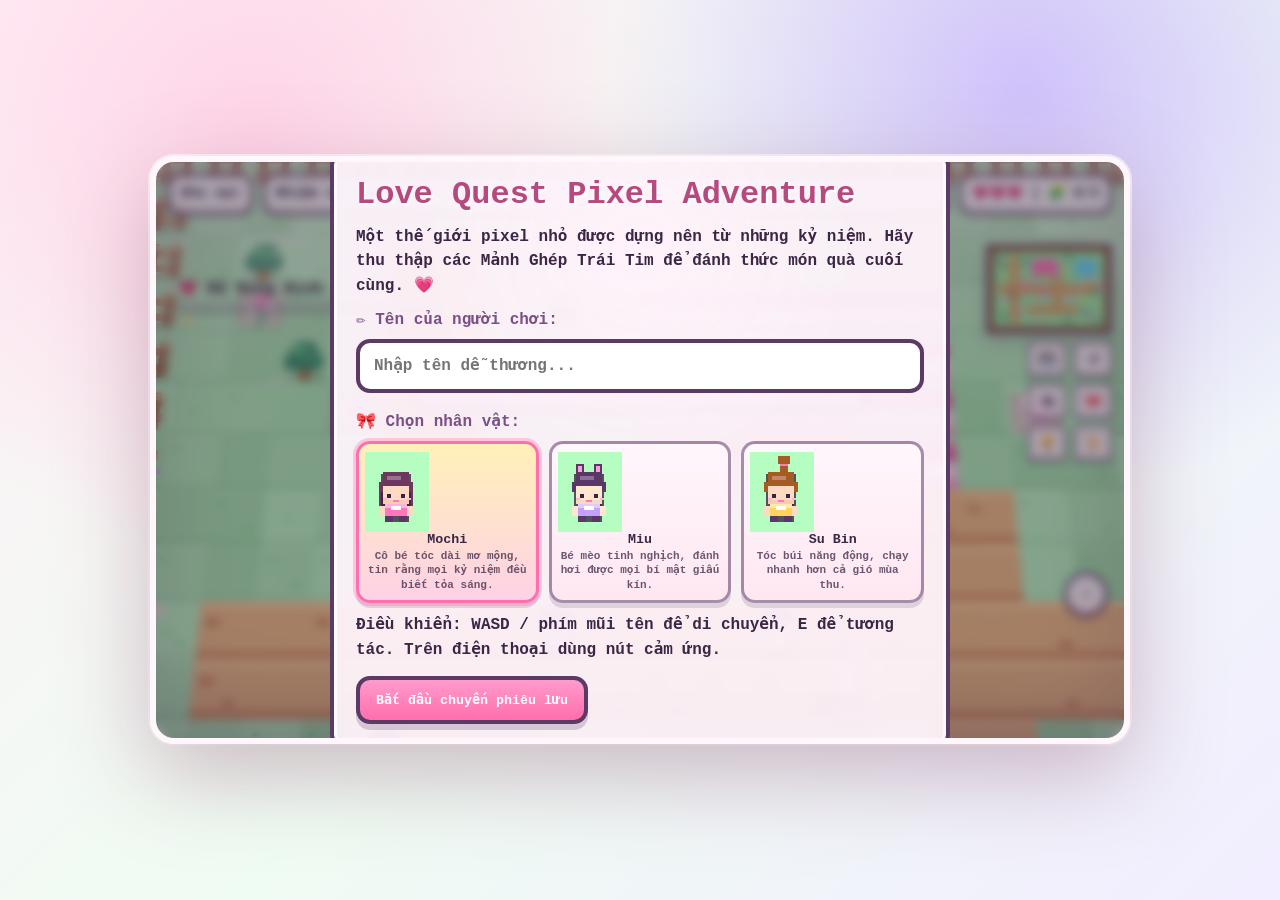
==== index.html @ a08d7f80 "Love Quest Pixel Adventure - phien ban 2.5D deluxe" ====
<!DOCTYPE html>
<html lang="vi">
<head>
  <meta charset="UTF-8" />
  <meta name="viewport" content="width=device-width, initial-scale=1.0, user-scalable=no" />
  <title>Love Quest Pixel Adventure - Deluxe Graphics</title>
  <style>
    :root {
      --primary: #ff7ab6;
      --primary-2: #ffd1e6;
      --accent: #bfa2ff;
      --warm: #ffd166;
      --mint: #b8f7c1;
      --ink: #3b2645;
      --panel: rgba(255, 246, 252, 0.94);
      --shadow: rgba(59, 38, 69, 0.28);
    }

    * {
      box-sizing: border-box;
      -webkit-tap-highlight-color: transparent;
    }

    html,
    body {
      margin: 0;
      min-height: 100%;
      overflow: hidden;
      background:
        radial-gradient(circle at 20% 15%, rgba(255, 209, 230, 0.9), transparent 34%),
        radial-gradient(circle at 80% 10%, rgba(191, 162, 255, 0.65), transparent 32%),
        linear-gradient(135deg, #fff0f7, #effcf3 52%, #f2edff);
      color: var(--ink);
      font-family: "Courier New", ui-monospace, SFMono-Regular, Menlo, Consolas, monospace;
    }

    #app {
      position: fixed;
      inset: 0;
      display: grid;
      place-items: center;
      padding: 10px;
    }

    #gameShell {
      position: relative;
      width: min(100vw - 18px, 980px);
      aspect-ratio: 5 / 3;
      max-height: calc(100vh - 18px);
      border: 6px solid #fff7fb;
      border-radius: 24px;
      box-shadow:
        0 30px 90px rgba(128, 61, 96, 0.34),
        0 0 0 2px rgba(255, 255, 255, 0.72),
        inset 0 0 0 3px rgba(255, 122, 182, 0.26);
      background:
        radial-gradient(circle at 30% 20%, rgba(255,255,255,0.82), transparent 28%),
        linear-gradient(135deg, #ffeaf4, #f3efff);
      overflow: hidden;
    }

    #gameShell::before {
      content: "";
      position: absolute;
      inset: 0;
      z-index: 2;
      pointer-events: none;
      opacity: 0.18;
      background:
        linear-gradient(rgba(255,255,255,0.18) 50%, rgba(255,122,182,0.10) 50%),
        radial-gradient(circle at 18% 20%, rgba(255,255,255,0.75), transparent 18%),
        radial-gradient(circle at 86% 10%, rgba(255,209,230,0.65), transparent 20%);
      background-size: 100% 4px, 100% 100%, 100% 100%;
      mix-blend-mode: soft-light;
    }

    #gameShell::after {
      content: "";
      position: absolute;
      inset: 0;
      z-index: 3;
      pointer-events: none;
      box-shadow: inset 0 0 80px rgba(59, 38, 69, 0.16);
      border-radius: 18px;
    }

    canvas {
      width: 100%;
      height: 100%;
      display: block;
      image-rendering: pixelated;
      image-rendering: crisp-edges;
      background: #b8f7c1;
      filter: saturate(1.08) contrast(1.04);
    }

    /* Góc nhìn 2.5D: nghiêng nhẹ mặt bàn chơi như sa bàn thu nhỏ. */
    #game {
      transform: perspective(900px) rotateX(13deg) scale(1.12, 1.2);
      transform-origin: 50% 68%;
      will-change: transform;
    }

    .pixel-panel {
      border: 4px solid #5b3a66;
      border-radius: 16px;
      background: var(--panel);
      box-shadow:
        0 8px 0 rgba(91, 58, 102, 0.2),
        inset 0 0 0 3px rgba(255, 255, 255, 0.8);
    }

    #hud {
      position: absolute;
      top: 12px;
      left: 12px;
      right: 12px;
      display: grid;
      grid-template-columns: auto 1fr auto;
      gap: 10px;
      pointer-events: none;
      z-index: 4;
      font-weight: 800;
      text-shadow: 1px 1px 0 #fff;
    }

    #hud .box {
      padding: 8px 10px;
      border: 3px solid rgba(91, 58, 102, 0.88);
      border-radius: 12px;
      background:
        linear-gradient(180deg, rgba(255,255,255,0.92), rgba(255, 247, 252, 0.84));
      box-shadow:
        0 5px 0 rgba(91, 58, 102, 0.13),
        inset 0 0 0 2px rgba(255,255,255,0.62);
      font-size: clamp(11px, 1.8vw, 14px);
      line-height: 1.25;
    }

    #quest {
      overflow: hidden;
      white-space: nowrap;
      text-overflow: ellipsis;
    }

    #hint {
      position: absolute;
      left: 50%;
      bottom: 108px;
      transform: translateX(-50%);
      padding: 8px 12px;
      border: 3px solid #5b3a66;
      border-radius: 12px;
      background: rgba(255, 255, 255, 0.9);
      font-weight: 800;
      z-index: 5;
      animation: bob 0.8s ease-in-out infinite alternate;
      pointer-events: none;
    }

    @keyframes bob {
      from { transform: translate(-50%, 0); }
      to { transform: translate(-50%, -5px); }
    }

    #dialog {
      position: absolute;
      left: 16px;
      right: 16px;
      bottom: 16px;
      min-height: 90px;
      padding: 14px 16px 12px;
      z-index: 8;
      display: grid;
      grid-template-columns: 1fr auto;
      gap: 10px;
      align-items: end;
    }

    #dialogText {
      font-size: clamp(14px, 2.1vw, 18px);
      line-height: 1.45;
      font-weight: 800;
    }

    #nextBtn {
      align-self: end;
      border: 0;
      border-radius: 12px;
      padding: 9px 12px;
      background: linear-gradient(180deg, #ff9bcc, #ff6ead);
      color: white;
      font-family: inherit;
      font-weight: 900;
      cursor: pointer;
      box-shadow: 0 5px 0 #b64a7f;
    }

    #nextBtn:active {
      transform: translateY(3px);
      box-shadow: 0 2px 0 #b64a7f;
    }

    #toast {
      position: absolute;
      top: 76px;
      left: 50%;
      transform: translateX(-50%);
      z-index: 10;
      padding: 10px 16px;
      background: linear-gradient(180deg, #fff7fb, #ffe1ef);
      border: 4px solid #5b3a66;
      border-radius: 16px;
      font-weight: 900;
      box-shadow: 0 8px 0 rgba(91, 58, 102, 0.18);
      animation: toastIn 1.9s ease forwards;
      pointer-events: none;
      white-space: nowrap;
    }

    @keyframes toastIn {
      0% { opacity: 0; transform: translate(-50%, -12px) scale(0.96); }
      12% { opacity: 1; transform: translate(-50%, 0) scale(1); }
      82% { opacity: 1; }
      100% { opacity: 0; transform: translate(-50%, -8px) scale(0.98); }
    }

    #topActions {
      position: absolute;
      right: 16px;
      bottom: 122px;
      display: flex;
      gap: 8px;
      z-index: 7;
    }

    .roundBtn {
      border: 3px solid #5b3a66;
      border-radius: 999px;
      min-width: 44px;
      height: 44px;
      padding: 0 12px;
      background: rgba(255, 247, 252, 0.9);
      color: var(--ink);
      font-family: inherit;
      font-weight: 900;
      cursor: pointer;
      box-shadow: 0 5px 0 rgba(91, 58, 102, 0.24);
    }

    .roundBtn:active {
      transform: translateY(3px);
      box-shadow: 0 2px 0 rgba(91, 58, 102, 0.24);
    }

    #mobileControls {
      position: absolute;
      left: 0;
      right: 0;
      bottom: 10px;
      z-index: 7;
      display: none;
      justify-content: space-between;
      align-items: end;
      padding: 0 16px;
      pointer-events: none;
    }

    .dpad {
      display: grid;
      grid-template-columns: 52px 52px 52px;
      grid-template-rows: 52px 52px 52px;
      gap: 5px;
      pointer-events: auto;
    }

    .dpad button,
    #interactTouch {
      border: 4px solid #5b3a66;
      border-radius: 16px;
      background: rgba(255, 247, 252, 0.92);
      color: var(--ink);
      font-family: inherit;
      font-weight: 900;
      font-size: 18px;
      box-shadow: 0 5px 0 rgba(91, 58, 102, 0.24);
      touch-action: none;
      user-select: none;
    }

    .dpad button:active,
    #interactTouch:active {
      transform: translateY(3px);
      box-shadow: 0 2px 0 rgba(91, 58, 102, 0.24);
    }

    .up { grid-column: 2; grid-row: 1; }
    .left { grid-column: 1; grid-row: 2; }
    .down { grid-column: 2; grid-row: 3; }
    .right { grid-column: 3; grid-row: 2; }

    #interactTouch {
      width: 104px;
      height: 62px;
      pointer-events: auto;
      background: linear-gradient(180deg, #fff7fb, #ffd1e6);
    }

    .overlay {
      position: absolute;
      inset: 0;
      z-index: 20;
      display: grid;
      place-items: center;
      padding: 18px;
      background:
        radial-gradient(circle at 50% 15%, rgba(255, 209, 230, 0.88), transparent 30%),
        rgba(42, 22, 50, 0.38);
      backdrop-filter: blur(5px);
    }

    .modal {
      width: min(620px, 100%);
      max-height: min(92vh, 680px);
      overflow: auto;
      padding: 22px;
    }

    .modal h1,
    .modal h2 {
      margin: 0 0 12px;
      color: #b64a7f;
      text-shadow: 2px 2px 0 #fff;
    }

    .modal p {
      margin: 10px 0;
      line-height: 1.55;
      font-weight: 800;
    }

    .modal input {
      width: 100%;
      margin: 10px 0;
      padding: 14px;
      border: 4px solid #5b3a66;
      border-radius: 14px;
      background: #fff;
      color: var(--ink);
      font-family: inherit;
      font-size: 16px;
      font-weight: 900;
      outline: none;
    }

    .modalActions {
      display: flex;
      flex-wrap: wrap;
      gap: 10px;
      margin-top: 14px;
    }

    .primaryBtn,
    .ghostBtn {
      border: 4px solid #5b3a66;
      border-radius: 14px;
      padding: 12px 16px;
      font-family: inherit;
      font-weight: 900;
      cursor: pointer;
      box-shadow: 0 6px 0 rgba(91, 58, 102, 0.22);
    }

    .primaryBtn {
      background: linear-gradient(180deg, #ff9bcc, #ff6ead);
      color: #fff;
    }

    .ghostBtn {
      background: #fff7fb;
      color: var(--ink);
    }

    .primaryBtn:active,
    .ghostBtn:active {
      transform: translateY(3px);
      box-shadow: 0 3px 0 rgba(91, 58, 102, 0.22);
    }

    .hidden {
      display: none !important;
    }

    @media (max-width: 760px) {
      #app {
        padding: 0;
      }

      #gameShell {
        width: 100vw;
        height: 100vh;
        max-height: none;
        aspect-ratio: auto;
        border: 0;
        border-radius: 0;
      }

      #hud {
        grid-template-columns: 1fr 1fr;
        right: 8px;
        left: 8px;
        top: 8px;
        gap: 6px;
      }

      #quest {
        grid-column: 1 / -1;
      }

      #mobileControls {
        display: flex;
      }

      #dialog {
        left: 8px;
        right: 8px;
        bottom: 86px;
        min-height: 104px;
      }

      #hint {
        bottom: 178px;
      }

      #topActions {
        right: 8px;
        bottom: 202px;
      }
    }


    /* ===== Expansion Pack UI ===== */
    #loveMeterBox {
      position: absolute;
      left: 12px;
      top: 108px;
      width: min(280px, calc(100vw - 24px));
      z-index: 7;
      padding: 8px 10px;
    }

    #loveMeterTrack {
      height: 12px;
      background: rgba(91,58,102,.16);
      border: 2px solid rgba(91,58,102,.28);
      box-shadow: inset 0 2px 0 rgba(255,255,255,.45);
      overflow: hidden;
    }

    #loveMeterFill {
      height: 100%;
      width: 0%;
      background: repeating-linear-gradient(90deg, var(--primary), var(--primary) 8px, #ffd166 8px, #ffd166 12px);
      transition: width .35s ease;
    }

    #miniMap {
      position: absolute;
      right: 12px;
      top: 82px;
      width: 126px;
      height: 90px;
      border: 3px solid rgba(91,58,102,.82);
      background: rgba(255,247,252,.88);
      image-rendering: pixelated;
      z-index: 7;
      box-shadow: 0 8px 18px rgba(59,38,69,.18);
    }

    #extraActions {
      position: absolute;
      right: 12px;
      top: 180px;
      display: grid;
      grid-template-columns: repeat(2, 38px);
      gap: 8px;
      z-index: 9;
    }

    .tinyBtn {
      width: 38px;
      height: 34px;
      border: 2px solid rgba(91,58,102,.8);
      background: rgba(255,247,252,.92);
      color: var(--ink);
      font-weight: 900;
      box-shadow: 0 4px 0 rgba(91,58,102,.2);
      cursor: pointer;
    }

    .tinyBtn:active { transform: translateY(2px); box-shadow: 0 2px 0 rgba(91,58,102,.2); }

    .panelGrid {
      display: grid;
      grid-template-columns: repeat(auto-fit, minmax(180px, 1fr));
      gap: 10px;
      margin-top: 14px;
      text-align: left;
    }

    .cardBtn {
      border: 3px solid rgba(91,58,102,.72);
      background: linear-gradient(180deg, #fff7fc, #ffe7f2);
      color: var(--ink);
      padding: 12px;
      text-align: left;
      font-weight: 800;
      cursor: pointer;
      box-shadow: 0 5px 0 rgba(91,58,102,.18);
    }

    .cardBtn small { display: block; margin-top: 6px; font-weight: 700; opacity: .78; line-height: 1.35; }
    .cardBtn.locked { filter: grayscale(.4); opacity: .7; cursor: not-allowed; }
    .cardBtn.done { background: linear-gradient(180deg, #fff1b8, #ffd1e6); }

    #teaGameArea {
      margin: 12px auto;
      width: min(420px, 92vw);
      padding: 12px;
      border: 3px solid rgba(91,58,102,.68);
      background: rgba(255,255,255,.54);
    }

    #teaMeter {
      position: relative;
      height: 26px;
      border: 3px solid rgba(91,58,102,.75);
      background: linear-gradient(90deg, #ffd1e6, #fff1b8, #b8f7c1, #fff1b8, #ffd1e6);
      overflow: hidden;
    }

    #teaPerfectZone {
      position: absolute;
      left: 42%;
      top: 0;
      width: 16%;
      height: 100%;
      background: rgba(255,255,255,.55);
      box-shadow: 0 0 14px rgba(255,209,102,.9);
    }

    #teaPointer {
      position: absolute;
      left: 0%;
      top: -4px;
      width: 8px;
      height: 34px;
      background: #3b2645;
      box-shadow: 0 0 0 2px #fff7fb;
    }

    #teaScoreText { min-height: 28px; font-weight: 900; color: #b64a7f; }

    #sideLog {
      max-height: 52vh;
      overflow: auto;
      text-align: left;
      background: rgba(255,255,255,.36);
      padding: 10px;
      border: 2px solid rgba(91,58,102,.2);
    }

    @media (max-width: 720px) {
      #miniMap { width: 92px; height: 68px; top: 88px; right: 8px; }
      #extraActions { right: 8px; top: 164px; grid-template-columns: repeat(2, 34px); gap: 6px; }
      .tinyBtn { width: 34px; height: 32px; font-size: 13px; }
      #loveMeterBox { top: 118px; left: 8px; width: calc(100vw - 116px); font-size: 12px; }
    }

    /* ===== Đặt tên & chọn nhân vật ===== */
    .nameLabel {
      display: block;
      text-align: left;
      font-weight: 900;
      margin-top: 8px;
      color: #7a4f8a;
    }

    #charGrid {
      display: grid;
      grid-template-columns: repeat(auto-fit, minmax(112px, 1fr));
      gap: 10px;
      margin: 10px 0 4px;
    }

    .charCard {
      border: 3px solid rgba(91, 58, 102, 0.55);
      border-radius: 14px;
      background: linear-gradient(180deg, #fff7fc, #ffe7f2);
      padding: 8px 6px;
      cursor: pointer;
      text-align: center;
      font-weight: 900;
      color: var(--ink);
      font-family: inherit;
      box-shadow: 0 5px 0 rgba(91, 58, 102, 0.16);
      transition: transform 0.12s ease;
    }

    .charCard:hover { transform: translateY(-2px); }

    .charCard.selected {
      border-color: #ff6ead;
      background: linear-gradient(180deg, #fff1b8, #ffd1e6);
      box-shadow: 0 0 0 3px rgba(255, 122, 182, 0.35), 0 5px 0 rgba(91, 58, 102, 0.16);
    }

    .charCard canvas {
      width: 64px;
      height: 80px;
      image-rendering: pixelated;
      image-rendering: crisp-edges;
    }

    .charCard small {
      display: block;
      font-weight: 700;
      opacity: 0.75;
      font-size: 11px;
      line-height: 1.3;
      margin-top: 2px;
    }

    #fadeLayer {
      position: absolute;
      inset: 0;
      z-index: 15;
      pointer-events: none;
      background: #2a1632;
      opacity: 0;
      transition: opacity 0.45s ease;
    }

    #chapterBanner {
      position: absolute;
      top: 38%;
      left: 50%;
      transform: translate(-50%, -50%) scale(0.94);
      z-index: 16;
      padding: 14px 26px;
      border: 4px solid #5b3a66;
      border-radius: 18px;
      background: linear-gradient(180deg, #fff7fb, #ffd1e6);
      font-weight: 900;
      font-size: clamp(15px, 2.6vw, 22px);
      color: #b64a7f;
      text-shadow: 1px 1px 0 #fff;
      opacity: 0;
      pointer-events: none;
      transition: opacity 0.4s ease, transform 0.4s ease;
      white-space: nowrap;
    }

    #chapterBanner.show {
      opacity: 1;
      transform: translate(-50%, -50%) scale(1);
    }

  </style>
</head>

<body>
  <div id="app">
    <div id="gameShell">
      <canvas id="game" width="640" height="384" aria-label="Love Quest Pixel Adventure"></canvas>
      <div id="fadeLayer"></div>
      <div id="chapterBanner"></div>

      <div id="hud">
        <div class="box" id="areaName">Khu vực</div>
        <div class="box" id="quest">Nhiệm vụ</div>
        <div class="box" id="stats">💗💗💗 | 🧩 0/3</div>
      </div>

      <div id="hint" class="hidden">Nhấn E để tương tác</div>

      <div id="topActions">
        <button class="roundBtn" id="musicBtn" title="Bật/tắt nhạc">♪</button>
      </div>

      <div id="dialog" class="pixel-panel hidden">
        <div id="dialogText"></div>
        <button id="nextBtn">Tiếp ▶</button>
      </div>

      <div id="mobileControls">
        <div class="dpad" aria-label="Điều khiển di chuyển">
          <button class="up" data-dir="up">▲</button>
          <button class="left" data-dir="left">◀</button>
          <button class="right" data-dir="right">▶</button>
          <button class="down" data-dir="down">▼</button>
        </div>
        <button id="interactTouch">Tương tác</button>
      </div>

      <div id="passwordOverlay" class="overlay hidden">
        <div class="modal pixel-panel">
          <h2>🔐 Cánh cửa bí mật</h2>
          <p id="passwordHint">Mật mã là điều anh muốn nói với chị bé mỗi ngày.</p>
          <input id="passwordInput" type="text" autocomplete="off" placeholder="Nhập mật mã..." />
          <p id="passwordError" style="color:#b64a7f; min-height: 24px;"></p>
          <div class="modalActions">
            <button class="primaryBtn" id="submitPassword">Mở cửa</button>
            <button class="ghostBtn" id="closePassword">Để lát nữa</button>
          </div>
        </div>
      </div>

      <div id="finalOverlay" class="overlay hidden">
        <div class="modal pixel-panel">
          <h1>🎁 Món quà cuối cùng</h1>
          <div id="finalLetter"></div>
          <div class="modalActions">
            <button class="ghostBtn" id="restartBtn">Chơi lại</button>
            <button class="primaryBtn" id="giftBtn">Nhận quà bí mật</button>
          </div>
        </div>
      </div>

      <div id="startOverlay" class="overlay">
        <div class="modal pixel-panel">
          <h1>Love Quest Pixel Adventure</h1>
          <p>Một thế giới pixel nhỏ được dựng nên từ những kỷ niệm. Hãy thu thập các Mảnh Ghép Trái Tim để đánh thức món quà cuối cùng. 💗</p>
          <label class="nameLabel" for="playerNameInput">✏️ Tên của người chơi:</label>
          <input id="playerNameInput" type="text" maxlength="16" autocomplete="off" placeholder="Nhập tên dễ thương..." />
          <label class="nameLabel">🎀 Chọn nhân vật:</label>
          <div id="charGrid"></div>
          <p><b>Điều khiển:</b> WASD / phím mũi tên để di chuyển, E để tương tác. Trên điện thoại dùng nút cảm ứng.</p>
          <div class="modalActions">
            <button class="primaryBtn" id="startBtn">Bắt đầu chuyến phiêu lưu</button>
          </div>
        </div>
      </div>
    </div>
  </div>

  <script>
    "use strict";

    /******************************************************************
     * LOVE QUEST PIXEL ADVENTURE
     * Chỉ cần sửa phần CONFIG này để cá nhân hóa game.
     ******************************************************************/
    const CONFIG = {
      gameTitle: "Love Quest Pixel Adventure",
      loverName: "chị bé",
      playerName: "Anh",

      // Danh sách nhân vật có thể chọn ở màn hình bắt đầu.
      characters: [
        { id: "mochi", name: "Mochi", desc: "Cô bé tóc dài mơ mộng, tin rằng mọi kỷ niệm đều biết tỏa sáng.", hair: "#6b3b5f", hairStyle: "long", skinTone: "#ffd7c2", outfit: "#ff7ab6" },
        { id: "miu", name: "Miu", desc: "Bé mèo tinh nghịch, đánh hơi được mọi bí mật giấu kín.", hair: "#5b3a66", hairStyle: "cat", skinTone: "#ffe3cf", outfit: "#bfa2ff" },
        { id: "subin", name: "Su Bin", desc: "Tóc búi năng động, chạy nhanh hơn cả gió mùa thu.", hair: "#a05c2c", hairStyle: "ponytail", skinTone: "#ffd7c2", outfit: "#ffd166" }
      ],

      // Tiêu đề chương hiện khi bước vào khu vực mới.
      chapters: {
        town: "Chương 1 · Thị Trấn Yêu Thương",
        garden: "Chương 2 · Khu Vườn Kỷ Niệm",
        challenge: "Chương 3 · Con Đường Thử Thách",
        house: "Chương 4 · Ngôi Nhà Bí Mật",
        stars: "Chương Cuối · Cánh Đồng Sao"
      },

      // Lời dẫn truyện khi lần đầu đặt chân tới mỗi khu vực. {name} sẽ được thay bằng tên người chơi.
      areaIntros: {
        town: [
          "Thị trấn nhỏ này được Người Gửi Quà dựng nên từ những mẩu kỷ niệm vụn.",
          "Nghe nói khi gom đủ ba Mảnh Ghép Trái Tim, món quà đang say ngủ sẽ thức dậy."
        ],
        garden: [
          "Khu vườn này mọc lên từ những lời chưa kịp nói.",
          "Mỗi bông hoa ở đây giữ một mẩu ký ức đang chờ {name} ghé đọc."
        ],
        challenge: [
          "Con đường này từng là nơi Người Gửi Quà tập can đảm.",
          "Bụi gai là những lần ngại ngùng, mây tím là những hôm buồn vu vơ.",
          "Vượt qua hết, {name} sẽ hiểu vì sao cậu ấy không bỏ cuộc."
        ],
        house: [
          "Ngôi nhà bí mật là nơi Người Gửi Quà cất điều khó nói nhất.",
          "Cánh cửa chỉ mở khi {name} đoán đúng lời cậu ấy thì thầm mỗi ngày."
        ],
        stars: [
          "Cánh Đồng Sao — nơi mọi kỷ niệm hóa thành ánh sáng.",
          "Ở cuối cánh đồng, món quà cuối cùng đang chờ {name}."
        ]
      },

      // Có thể đổi mật mã ở đây.
      passcode: "yeuchibe",

      // Link quà bí mật: đổi sang link Drive, mã voucher, ảnh bill trà sữa, playlist, thư, v.v.
      secretGiftLink: "https://example.com/coc-tra-sua-rieng-cho-chi-be",

      // Món quà cuối có thể đổi nhanh ở đây.
      finalGiftName: "Cốc trà sữa ngọt ngào",
      finalGiftButtonText: "Nhận cốc trà sữa 🧋",

      // Số trái tim nhỏ cần nhặt ở khu vực 1.
      heartsNeededTown: 3,

      // Màu chủ đạo dùng cho một số hiệu ứng UI và pixel.
      colors: {
        primary: "#ff7ab6",
        pink: "#ffd1e6",
        purple: "#bfa2ff",
        mint: "#b8f7c1",
        warm: "#ffd166"
      },

      npcLines: {
        townWelcome: [
          "Miu Thỏ 🐰: Chào mừng {name} đến với Thị Trấn Yêu Thương 💗",
          "Miu Thỏ 🐰: Tớ là thỏ trưởng thị trấn, người canh giữ Mảnh Ghép Trái Tim số 1.",
          "Miu Thỏ 🐰: Quanh đây có 3 trái tim nhỏ đang trốn. Nhặt đủ rồi quay lại gặp tớ nhé!"
        ],
        townNeedMore: [
          "Miu Thỏ 🐰: Vẫn còn trái tim nhỏ đang trốn đâu đó nè.",
          "Miu Thỏ 🐰: Thử ngó quanh hoa, gốc cây và hàng rào xem sao!"
        ],
        townComplete: [
          "Miu Thỏ 🐰: Tuyệt vời! {name} đã gom đủ 3 trái tim nhỏ!",
          "Miu Thỏ 🐰: Đây, Mảnh Ghép Trái Tim số 1 — nó ấm như một cái ôm vậy 🧩",
          "Miu Thỏ 🐰: Nghe nói mảnh số 2 đang ngủ quên ở Khu Vườn Kỷ Niệm phía đông đó..."
        ],
        gardenIntro: [
          "Bác Hướng Dương 🌻: Chào cháu, đây là Khu Vườn Kỷ Niệm.",
          "Bác Hướng Dương 🌻: Mỗi tấm thiệp lấp lánh trong vườn giữ một lời nhắn thật lòng của Người Gửi Quà.",
          "Bác Hướng Dương 🌻: Đọc đủ 4 lời nhắn, mảnh ghép số 2 sẽ tự tìm đến cháu."
        ],
        gateLocked: [
          "Cánh cổng khẽ lắc đầu: vẫn còn khóa nè.",
          "Hoàn thành nhiệm vụ hiện tại rồi quay lại nha!"
        ],
        challengeIntro: [
          "Tia Sáng ⚡: Phía trước là Con Đường Thử Thách đó nha!",
          "Tia Sáng ⚡: Bụi gai và mây buồn sẽ làm mất tim năng lượng. Có kẹo ngọt để hồi đó!",
          "Tia Sáng ⚡: Nghe đồn ai vượt đường mà không trầy xước sẽ được tặng một huy hiệu can đảm đó."
        ],
        houseHint: [
          "Mật mã là điều anh muốn nói với {name} mỗi ngày."
        ]
      },

      memoryMessages: [
        "Cảm ơn chị bé vì đã xuất hiện trong cuộc sống của anh.",
        "Mỗi ngày có chị bé đều trở nên đặc biệt hơn một chút.",
        "Anh mong chị bé luôn được vui vẻ và bình yên.",
        "Dù thế giới có ồn ào, anh vẫn muốn là nơi chị bé thấy nhẹ lòng."
      ],

      finalGiftCutsceneLines: [
        "Từ ánh sáng lấp lánh, một chàng trai pixel bước ra.",
        "Cậu ấy trao cho chị bé một cốc trà sữa thật xinh 🧋",
        "Rồi gửi chị bé một nụ hôn gió pixel nhẹ như trái tim bay 💗"
      ],

      finalLetter: [
        "Gửi chị bé,",
        "Anh tạo trò chơi nhỏ này để chị bé có một món quà thật riêng. Có thể nó không hoàn hảo, nhưng từng chi tiết trong game đều là điều anh muốn gửi đến chị bé: một chút vui vẻ, một chút bất ngờ, và thật nhiều sự quan tâm.",
        "Mong rằng khi chơi đến đây, chị bé sẽ mỉm cười một chút.",
        "Cảm ơn chị bé vì đã bước vào thế giới nhỏ này của anh.",
        "P/s: Món quà riêng dành cho chị bé là một cốc trà sữa thật ngọt nè 🧋",
        "Thương chị bé thật nhiều."
      ],

      openingStory: [
        "Ngày xửa ngày xưa, có một người lặng lẽ gom từng kỷ niệm nhỏ...",
        "Người ấy được gọi là Người Gửi Quà — vì món quà nào của cậu cũng giấu một nhịp tim.",
        "Cậu dựng nên cả một thế giới pixel: một thị trấn, một khu vườn, một con đường thử thách và một cánh đồng sao.",
        "Nhưng thế giới ấy chỉ thật sự sống dậy khi có một người đặc biệt bước vào...",
        "Và hôm nay, {name} chính là người được mời 💗"
      ],

      loveMeterMax: 100,
      secretHint: "Có một cây hoa hồng rất im lặng ở Thị trấn Yêu Thương. Đứng cạnh nó và nhấn E thử xem.",

      sideQuestLines: {
        bouquet: "Bó hoa thất lạc đã về đúng chỗ. Một mùi hương hồng pastel lan ra quanh thị trấn.",
        watering: "Những bông hoa kỷ niệm đã được tưới đủ. Cả khu vườn sáng hơn một chút.",
        cloud: "Bé mây buồn đã được dỗ dành và biến thành mây vui vẻ.",
        clues: "Ba chữ cái gợi ý đã ghép lại thành: YÊU.",
        stars: "Những sao nhỏ đã được gom đủ để thắp sáng cốc trà sữa cuối."
      },

      shopItems: [
        { id: "candyPack", name: "Túi kẹo ngọt", cost: 3, desc: "Hồi đầy tim năng lượng." },
        { id: "peaceCharm", name: "Bùa bình yên", cost: 5, desc: "Chặn một lần mất tim ở đường thử thách." },
        { id: "ribbonSkin", name: "Nơ hồng pixel", cost: 6, desc: "Mở skin Nơ Hồng trong tủ đồ." }
      ],

      skins: [
        { id: "classic", name: "Chibi hồng", primary: "#ff7ab6", hair: "#6b3b5f", unlocked: true },
        { id: "violet", name: "Áo tím sao", primary: "#bfa2ff", hair: "#5b3a66", unlocked: false },
        { id: "ribbon", name: "Nơ hồng trà sữa", primary: "#ff9fcb", hair: "#7a4f8a", unlocked: false },
        { id: "milktea", name: "Trà sữa ấm", primary: "#d29a65", hair: "#6b3b5f", unlocked: false }
      ]
    };

    const canvas = document.getElementById("game");
    const ctx = canvas.getContext("2d");
    ctx.imageSmoothingEnabled = false;

    const ui = {
      areaName: document.getElementById("areaName"),
      quest: document.getElementById("quest"),
      stats: document.getElementById("stats"),
      hint: document.getElementById("hint"),
      dialog: document.getElementById("dialog"),
      dialogText: document.getElementById("dialogText"),
      nextBtn: document.getElementById("nextBtn"),
      toast: null,
      musicBtn: document.getElementById("musicBtn"),
      startOverlay: document.getElementById("startOverlay"),
      startBtn: document.getElementById("startBtn"),
      passwordOverlay: document.getElementById("passwordOverlay"),
      passwordInput: document.getElementById("passwordInput"),
      passwordError: document.getElementById("passwordError"),
      submitPassword: document.getElementById("submitPassword"),
      closePassword: document.getElementById("closePassword"),
      finalOverlay: document.getElementById("finalOverlay"),
      finalLetter: document.getElementById("finalLetter"),
      restartBtn: document.getElementById("restartBtn"),
      giftBtn: document.getElementById("giftBtn"),
      interactTouch: document.getElementById("interactTouch")
    };

    document.documentElement.style.setProperty("--primary", CONFIG.colors.primary);
    document.documentElement.style.setProperty("--primary-2", CONFIG.colors.pink);
    document.documentElement.style.setProperty("--accent", CONFIG.colors.purple);
    document.documentElement.style.setProperty("--warm", CONFIG.colors.warm);
    document.documentElement.style.setProperty("--mint", CONFIG.colors.mint);
    ui.giftBtn.textContent = CONFIG.finalGiftButtonText || "Nhận quà bí mật";


    function installExpansionUI() {
      const shell = document.getElementById("gameShell");
      shell.insertAdjacentHTML("beforeend", `
        <div class="box" id="loveMeterBox">
          <div style="display:flex;justify-content:space-between;gap:8px;margin-bottom:4px;"><b>💗 Độ Rung Rinh</b><span id="loveMeterText">0%</span></div>
          <div id="loveMeterTrack"><div id="loveMeterFill"></div></div>
        </div>
        <canvas id="miniMap" width="126" height="90" aria-label="Mini map"></canvas>
        <div id="extraActions">
          <button class="tinyBtn" id="saveBtn" title="Lưu game">💾</button>
          <button class="tinyBtn" id="loadBtn" title="Tải game">↺</button>
          <button class="tinyBtn" id="shopBtn" title="Shop">🛍</button>
          <button class="tinyBtn" id="skinBtn" title="Skin">🎀</button>
          <button class="tinyBtn" id="achBtn" title="Thành tựu">🏆</button>
          <button class="tinyBtn" id="logBtn" title="Nhiệm vụ phụ">📜</button>
        </div>
        <div id="shopOverlay" class="overlay hidden"><div class="modal pixel-panel"><h2>🛍 Shop Dễ Thương</h2><p>Dùng sao nhỏ ⭐ để mua đồ. Sao kiếm bằng nhiệm vụ phụ, bí mật và minigame.</p><div id="shopItems" class="panelGrid"></div><div class="modalActions"><button class="ghostBtn" id="closeShop">Đóng</button></div></div></div>
        <div id="skinOverlay" class="overlay hidden"><div class="modal pixel-panel"><h2>🎀 Tủ Skin Pixel</h2><p>Đổi ngoại hình nhân vật chính. Skin chỉ đổi màu, không ảnh hưởng gameplay.</p><div id="skinItems" class="panelGrid"></div><div class="modalActions"><button class="ghostBtn" id="closeSkin">Đóng</button></div></div></div>
        <div id="achOverlay" class="overlay hidden"><div class="modal pixel-panel"><h2>🏆 Thành tựu</h2><div id="achItems" class="panelGrid"></div><div class="modalActions"><button class="ghostBtn" id="closeAch">Đóng</button></div></div></div>
        <div id="logOverlay" class="overlay hidden"><div class="modal pixel-panel"><h2>📜 Nhật ký nhiệm vụ phụ</h2><div id="sideLog"></div><div class="modalActions"><button class="ghostBtn" id="closeLog">Đóng</button></div></div></div>
        <div id="teaOverlay" class="overlay hidden"><div class="modal pixel-panel"><h2>🧋 Mini game pha trà sữa</h2><p>Canh kim vào vùng sáng rồi bấm <b>Lắc trà sữa!</b>. Đủ 3 lần đẹp là hoàn thành.</p><div id="teaGameArea"><div id="teaMeter"><div id="teaPerfectZone"></div><div id="teaPointer"></div></div></div><p id="teaScoreText">Lượt 1/3</p><div class="modalActions"><button class="primaryBtn" id="shakeTeaBtn">Lắc trà sữa!</button><button class="ghostBtn" id="closeTea">Để lát nữa</button></div></div></div>
      `);

      ui.loveMeterText = document.getElementById("loveMeterText");
      ui.loveMeterFill = document.getElementById("loveMeterFill");
      ui.miniMap = document.getElementById("miniMap");
      ui.saveBtn = document.getElementById("saveBtn");
      ui.loadBtn = document.getElementById("loadBtn");
      ui.shopBtn = document.getElementById("shopBtn");
      ui.skinBtn = document.getElementById("skinBtn");
      ui.achBtn = document.getElementById("achBtn");
      ui.logBtn = document.getElementById("logBtn");
      ui.shopOverlay = document.getElementById("shopOverlay");
      ui.shopItems = document.getElementById("shopItems");
      ui.skinOverlay = document.getElementById("skinOverlay");
      ui.skinItems = document.getElementById("skinItems");
      ui.achOverlay = document.getElementById("achOverlay");
      ui.achItems = document.getElementById("achItems");
      ui.logOverlay = document.getElementById("logOverlay");
      ui.sideLog = document.getElementById("sideLog");
      ui.teaOverlay = document.getElementById("teaOverlay");
      ui.teaPointer = document.getElementById("teaPointer");
      ui.teaScoreText = document.getElementById("teaScoreText");
      ui.shakeTeaBtn = document.getElementById("shakeTeaBtn");
      ui.closeTea = document.getElementById("closeTea");
      document.getElementById("closeShop").addEventListener("click", () => ui.shopOverlay.classList.add("hidden"));
      document.getElementById("closeSkin").addEventListener("click", () => ui.skinOverlay.classList.add("hidden"));
      document.getElementById("closeAch").addEventListener("click", () => ui.achOverlay.classList.add("hidden"));
      document.getElementById("closeLog").addEventListener("click", () => ui.logOverlay.classList.add("hidden"));
    }

    installExpansionUI();

    const TILE = 32;
    const VIEW_W = canvas.width;
    const VIEW_H = canvas.height;
    const SOLID_TILES = new Set(["T", "W", "X", "H", "R", "D"]);
    const keys = Object.create(null);
    const mobile = { up: false, down: false, left: false, right: false };

    const STORAGE_KEY = "loveQuestPixelAdventureSave_v4";
    const collectedIds = new Set();
    const achievements = [
      { id: "first_piece", name: "Mảnh Ghép Đầu Tiên", desc: "Nhận mảnh ghép trái tim số 1." },
      { id: "all_pieces", name: "Người Ghép Tim", desc: "Thu thập đủ 3 mảnh ghép chính." },
      { id: "tea_master", name: "Nghệ Nhân Trà Sữa", desc: "Hoàn thành mini game pha trà sữa." },
      { id: "side_helper", name: "Người Tốt Của Thị Trấn", desc: "Hoàn thành đủ nhiệm vụ phụ." },
      { id: "secret_found", name: "Thám Tử Tim Hồng", desc: "Tìm được bí mật ẩn." },
      { id: "no_hurt", name: "Chị Bé Can Đảm", desc: "Mở rương thử thách khi chưa va chướng ngại." },
      { id: "sweet_ending", name: "Ending Ngọt Nhất", desc: "Mở kết thúc với độ rung rinh cao." }
    ];

    const teaGame = { active: false, t: 0, round: 1, success: 0, speed: 1.15 };
    let worldTime = 0;

    let world = null;
    let currentArea = null;
    let nearestObject = null;
    let lastTime = 0;
    let gameStarted = false;

    const camera = { x: 0, y: 0 };
    const particles = [];
    let visualClock = 0;

    const player = {
      name: CONFIG.loverName,
      charId: CONFIG.characters[0].id,
      x: 0,
      y: 0,
      w: 20,
      h: 24,
      speed: 116,
      dir: "down",
      moving: false,
      step: 0,
      energy: 3,
      maxEnergy: 3,
      invincible: 0,
      pieces: 0,
      townHearts: 0,
      memoriesRead: 0,
      gotPiece1: false,
      gotPiece2: false,
      gotPiece3: false,
      finalGiftOpened: false,
      love: 0,
      stars: 0,
      shield: 0,
      flawlessChallenge: true,
      teaMade: false,
      teaPerfect: 0,
      currentSkin: "classic",
      unlockedSkins: ["classic"],
      boughtItems: [],
      achievements: [],
      sideQuests: { bouquet: false, watering: 0, cloud: false, clues: 0, stars: 0 },
      secretFound: false
    };

    const dialog = {
      active: false,
      lines: [],
      index: 0,
      char: 0,
      text: "",
      speed: 24,
      onDone: null
    };

    const finalCutscene = {
      active: false,
      x: 0,
      y: 0,
      startX: 0,
      startY: 0,
      targetX: 0,
      targetY: 0,
      t: 0,
      kissFxDone: false
    };

    const audio = {
      ctx: null,
      enabled: false,
      musicTimer: null,
      beat: 0
    };

    function makeMap(w, h, fill = "G") {
      return Array.from({ length: h }, () => Array.from({ length: w }, () => fill));
    }

    function rect(map, x, y, w, h, tile) {
      for (let yy = y; yy < y + h; yy++) {
        for (let xx = x; xx < x + w; xx++) {
          if (map[yy] && map[yy][xx] !== undefined) map[yy][xx] = tile;
        }
      }
    }

    function put(map, x, y, tile) {
      if (map[y] && map[y][x] !== undefined) map[y][x] = tile;
    }

    function toRows(map) {
      return map.map(row => row.join(""));
    }

    function obj(id, type, tx, ty, extra = {}) {
      const w = extra.w || 24;
      const h = extra.h || 24;
      return {
        id,
        type,
        x: tx * TILE + (TILE - w) / 2,
        y: ty * TILE + (TILE - h) / 2,
        w,
        h,
        active: extra.active !== false,
        solid: !!extra.solid,
        data: extra.data || {},
        state: extra.state || {},
        interact: extra.interact || null
      };
    }

    function createWorld() {
      const areas = {
        town: createTown(),
        garden: createGarden(),
        challenge: createChallenge(),
        house: createHouse(),
        stars: createStars()
      };
      return { areas };
    }

    function createTown() {
      const map = makeMap(28, 20, "G");

      rect(map, 0, 0, 28, 1, "X");
      rect(map, 0, 19, 28, 1, "X");
      rect(map, 0, 0, 1, 20, "X");
      rect(map, 27, 0, 1, 20, "X");

      rect(map, 2, 9, 24, 2, "P");
      rect(map, 5, 2, 2, 16, "P");
      rect(map, 15, 7, 2, 8, "P");
      rect(map, 9, 14, 12, 2, "P");

      rect(map, 10, 3, 6, 4, "H");
      put(map, 12, 6, "P");
      put(map, 13, 6, "P");

      rect(map, 20, 3, 5, 4, "W");

      const trees = [[2,2],[3,4],[8,3],[18,2],[24,10],[22,15],[3,16],[25,17],[18,17]];
      trees.forEach(([x,y]) => put(map, x, y, "T"));

      const flowers = [[8,8],[9,8],[11,11],[12,12],[18,11],[19,12],[21,9],[3,12],[7,15],[11,17],[23,7],[25,8]];
      flowers.forEach(([x,y]) => put(map, x, y, "F"));

      const objects = [];
      objects.push(obj("npc_town", "npc", 8, 9, {
        solid: true,
        data: { role: "townGuide", color: "#bfa2ff" },
        interact: () => talkTownNpc()
      }));

      objects.push(obj("heart_1", "heartItem", 4, 5));
      objects.push(obj("heart_2", "heartItem", 17, 5));
      objects.push(obj("heart_3", "heartItem", 22, 12));

      objects.push(obj("tea_stand", "teaStand", 13, 10, {
        w: 30, h: 28,
        interact: () => openTeaGame()
      }));
      objects.push(obj("town_bouquet", "bouquet", 23, 16, {
        interact: target => finishBouquetQuest(target)
      }));
      objects.push(obj("secret_rose", "secret", 2, 3, {
        w: 20, h: 24,
        interact: target => discoverSecret(target)
      }));
      objects.push(obj("shop_npc", "shopNpc", 12, 9, {
        solid: true,
        data: { color: "#ffd166" },
        interact: () => openShop()
      }));

      objects.push(obj("gate_town", "gate", 26, 9, {
        w: 28,
        h: 32,
        solid: true,
        data: { to: "garden", require: "gotPiece1" },
        interact: () => useGate("garden", "gotPiece1")
      }));

      return {
        id: "town",
        name: "Thị trấn Yêu Thương",
        map: toRows(map),
        start: { tx: 5, ty: 11 },
        objects,
        quest: () => {
          if (!player.gotPiece1) {
            return `Nhiệm vụ: tìm ${CONFIG.heartsNeededTown} trái tim nhỏ (${player.townHearts}/${CONFIG.heartsNeededTown}), rồi gặp NPC.`;
          }
          return "Nhiệm vụ: đi qua cổng phía đông để tới Khu Vườn Kỷ Niệm.";
        },
        theme: "day"
      };
    }

    function createGarden() {
      const map = makeMap(30, 20, "G");
      rect(map, 0, 0, 30, 1, "X");
      rect(map, 0, 19, 30, 1, "X");
      rect(map, 0, 0, 1, 20, "X");
      rect(map, 29, 0, 1, 20, "X");

      rect(map, 2, 9, 25, 2, "P");
      rect(map, 7, 4, 2, 12, "P");
      rect(map, 16, 4, 2, 12, "P");
      rect(map, 23, 6, 2, 10, "P");

      rect(map, 11, 3, 4, 3, "W");
      rect(map, 11, 6, 4, 1, "W");

      const flowerPatch = [
        [3,3],[4,4],[5,3],[10,10],[11,11],[12,12],[18,6],[19,5],[20,6],
        [21,12],[22,13],[24,14],[5,15],[6,16],[9,17],[14,15],[18,16],[26,5]
      ];
      flowerPatch.forEach(([x,y]) => put(map, x, y, "F"));

      [[3,16],[4,2],[26,3],[27,15],[2,6],[13,17],[20,17]].forEach(([x,y]) => put(map, x, y, "T"));

      const objects = [];
      objects.push(obj("npc_garden", "npc", 4, 9, {
        solid: true,
        data: { role: "gardenKeeper", color: "#ffb86b" },
        interact: () => openDialog(CONFIG.npcLines.gardenIntro)
      }));

      CONFIG.memoryMessages.forEach((message, index) => {
        const spots = [[7,5], [17,5], [8,15], [23,12]];
        objects.push(obj(`memory_${index}`, "memory", spots[index][0], spots[index][1], {
          data: { index, message },
          interact: target => readMemory(target)
        }));
      });

      [[5,14],[10,16],[14,12],[19,16],[25,5]].forEach(([x,y], i) => {
        objects.push(obj(`water_flower_${i}`, "waterFlower", x, y, {
          interact: target => waterFlower(target)
        }));
      });

      objects.push(obj("gate_garden", "gate", 28, 9, {
        w: 28,
        h: 32,
        solid: true,
        data: { to: "challenge", require: "gotPiece2" },
        interact: () => useGate("challenge", "gotPiece2")
      }));

      return {
        id: "garden",
        name: "Khu Vườn Kỷ Niệm",
        map: toRows(map),
        start: { tx: 2, ty: 9 },
        objects,
        quest: () => {
          if (!player.gotPiece2) {
            return `Nhiệm vụ: đọc 4 điểm kỷ niệm (${player.memoriesRead}/4).`;
          }
          return "Nhiệm vụ: đi qua cổng phía đông để tới Con Đường Thử Thách.";
        },
        theme: "garden"
      };
    }

    function createChallenge() {
      const map = makeMap(32, 18, "G");
      rect(map, 0, 0, 32, 1, "X");
      rect(map, 0, 17, 32, 1, "X");
      rect(map, 0, 0, 1, 18, "X");
      rect(map, 31, 0, 1, 18, "X");

      // Đường đi chính.
      rect(map, 2, 8, 7, 2, "P");
      rect(map, 8, 5, 2, 5, "P");
      rect(map, 9, 5, 8, 2, "P");
      rect(map, 16, 5, 2, 7, "P");
      rect(map, 17, 10, 8, 2, "P");
      rect(map, 24, 8, 2, 4, "P");
      rect(map, 25, 8, 5, 2, "P");

      // Tường đá và vật cản cứng.
      [[6,6],[6,7],[11,8],[12,8],[13,8],[14,8],[19,7],[20,7],[21,7],[27,11],[28,11],
       [4,12],[5,12],[10,12],[11,12],[18,13],[19,13],[20,13],[21,13],[23,4],[24,4]].forEach(([x,y]) => put(map, x, y, "R"));

      [[3,4],[5,3],[15,3],[29,4],[3,14],[13,15],[27,15]].forEach(([x,y]) => put(map, x, y, "T"));

      const objects = [];
      objects.push(obj("npc_challenge", "npc", 3, 8, {
        solid: true,
        data: { role: "challengeGuide", color: "#7bdff2" },
        interact: () => openDialog(CONFIG.npcLines.challengeIntro)
      }));

      [[9,8], [16,8], [22,10], [25,9]].forEach(([x,y], i) => {
        objects.push(obj(`thorn_${i}`, "danger", x, y, {
          data: { kind: "thorn" }
        }));
      });

      [[12,5], [18,10], [24,8]].forEach(([x,y], i) => {
        objects.push(obj(`cloud_${i}`, "danger", x, y, {
          data: { kind: "cloud" }
        }));
      });

      objects.push(obj("candy_1", "candy", 10, 5));
      objects.push(obj("candy_2", "candy", 21, 10));
      objects.push(obj("happy_cloud", "happyCloud", 14, 6, {
        interact: target => rescueCloud(target)
      }));

      objects.push(obj("piece_chest", "chest", 29, 8, {
        w: 28,
        h: 24,
        solid: false,
        interact: target => openPieceChest(target)
      }));

      objects.push(obj("gate_challenge", "gate", 30, 8, {
        w: 28,
        h: 32,
        solid: true,
        data: { to: "house", require: "gotPiece3" },
        interact: () => useGate("house", "gotPiece3")
      }));

      return {
        id: "challenge",
        name: "Con Đường Thử Thách",
        map: toRows(map),
        start: { tx: 2, ty: 8 },
        objects,
        quest: () => {
          if (!player.gotPiece3) return "Nhiệm vụ: tránh chướng ngại, tới rương cuối đường để lấy mảnh ghép số 3.";
          return "Nhiệm vụ: đi qua cổng để tới Ngôi Nhà Bí Mật.";
        },
        theme: "challenge"
      };
    }

    function createHouse() {
      const map = makeMap(22, 16, "G");
      rect(map, 0, 0, 22, 1, "X");
      rect(map, 0, 15, 22, 1, "X");
      rect(map, 0, 0, 1, 16, "X");
      rect(map, 21, 0, 1, 16, "X");

      rect(map, 2, 10, 18, 2, "P");
      rect(map, 10, 4, 2, 8, "P");
      rect(map, 7, 3, 8, 5, "H");
      put(map, 10, 7, "P");
      put(map, 11, 7, "P");

      [[3,3],[4,4],[17,3],[18,4],[5,13],[16,13]].forEach(([x,y]) => put(map, x, y, "T"));
      [[4,10],[5,11],[15,10],[16,11],[18,12]].forEach(([x,y]) => put(map, x, y, "F"));

      const objects = [];
      objects.push(obj("house_door", "door", 10, 7, {
        w: 32,
        h: 24,
        solid: false,
        interact: () => openPassword()
      }));

      objects.push(obj("npc_house", "npc", 5, 10, {
        solid: true,
        data: { role: "secretKeeper", color: "#ffc6ff" },
        interact: () => openDialog([CONFIG.npcLines.houseHint[0], player.sideQuests.clues >= 3 ? CONFIG.sideQuestLines.clues : "Trong nhà có 3 chữ cái nhỏ đang trốn. Tìm đủ sẽ có gợi ý ngọt hơn đó."])
      }));

      [[4,13],[17,12],[18,5]].forEach(([x,y], i) => {
        objects.push(obj(`clue_${i}`, "clue", x, y, {
          data: { letter: ["Y", "Ê", "U"][i] },
          interact: target => collectClue(target)
        }));
      });

      return {
        id: "house",
        name: "Ngôi Nhà Bí Mật",
        map: toRows(map),
        start: { tx: 3, ty: 10 },
        objects,
        quest: () => "Nhiệm vụ: nhập mật mã ở cửa Ngôi Nhà Bí Mật.",
        theme: "house"
      };
    }

    function createStars() {
      const map = makeMap(28, 18, "S");
      rect(map, 0, 0, 28, 1, "X");
      rect(map, 0, 17, 28, 1, "X");
      rect(map, 0, 0, 1, 18, "X");
      rect(map, 27, 0, 1, 18, "X");

      rect(map, 2, 9, 24, 2, "P");
      rect(map, 13, 4, 2, 10, "P");
      [[5,5],[6,6],[8,13],[20,5],[22,12],[24,6],[4,14],[15,15]].forEach(([x,y]) => put(map, x, y, "L"));
      [[10,6],[17,7],[19,13],[7,9],[23,9]].forEach(([x,y]) => put(map, x, y, "F"));

      const objects = [];
      objects.push(obj("final_milk_tea", "milkTea", 24, 9, {
        w: 30,
        h: 30,
        data: { giftName: CONFIG.finalGiftName },
        interact: target => startFinalGiftCutscene(target)
      }));

      [[6,5],[9,13],[14,7],[19,6],[22,14]].forEach(([x,y], i) => {
        objects.push(obj(`star_bit_${i}`, "starBit", x, y, {
          interact: target => collectStarBit(target)
        }));
      });

      return {
        id: "stars",
        name: "Cánh Đồng Sao",
        map: toRows(map),
        start: { tx: 3, ty: 9 },
        objects,
        quest: () => player.finalGiftOpened ? "Nhiệm vụ: mở lá thư và nhận cốc trà sữa bí mật." : "Nhiệm vụ: đi tới cốc trà sữa lớn và nhấn E để mở món quà cuối.",
        theme: "stars"
      };
    }

    // Thay {name} (và "chị bé" mặc định) bằng tên người chơi đã chọn.
    function fmt(text) {
      return String(text)
        .replaceAll("{name}", player.name)
        .replaceAll("chị bé", player.name)
        .replaceAll("Chị bé", player.name);
    }

    function getCharacter() {
      return CONFIG.characters.find(c => c.id === player.charId) || CONFIG.characters[0];
    }

    const visitedAreas = new Set();
    let chapterTimer = null;

    function showChapterBanner(text) {
      const el = document.getElementById("chapterBanner");
      el.textContent = text;
      el.classList.add("show");
      if (chapterTimer) clearTimeout(chapterTimer);
      chapterTimer = setTimeout(() => el.classList.remove("show"), 2600);
    }

    const butterflies = [];

    function makeButterfly(firefly) {
      const mapW = currentArea.map[0].length * TILE;
      const mapH = currentArea.map.length * TILE;
      return {
        x: Math.random() * mapW,
        y: Math.random() * mapH,
        t: Math.random() * 10,
        speed: 14 + Math.random() * 18,
        firefly,
        color: firefly ? "#fff3a3" : (Math.random() > 0.5 ? "#ff9fcb" : "#bfa2ff")
      };
    }

    function spawnButterflies() {
      butterflies.length = 0;
      if (["town", "garden", "house"].includes(currentArea.id)) {
        for (let i = 0; i < 7; i++) butterflies.push(makeButterfly(false));
      } else if (currentArea.id === "stars") {
        for (let i = 0; i < 10; i++) butterflies.push(makeButterfly(true));
      }
    }

    function updateButterflies(dt) {
      for (const b of butterflies) {
        b.t += dt;
        b.x += Math.cos(b.t * 0.9) * b.speed * dt;
        b.y += Math.sin(b.t * 1.4) * b.speed * 0.7 * dt;
      }
    }

    function drawButterflies() {
      for (const b of butterflies) {
        const x = Math.floor(b.x - camera.x);
        const y = Math.floor(b.y - camera.y + Math.sin(b.t * 6) * 2);
        if (x < -10 || y < -10 || x > VIEW_W + 10 || y > VIEW_H + 10) continue;
        if (b.firefly) {
          ctx.save();
          ctx.globalAlpha = 0.5 + Math.sin(b.t * 5) * 0.4;
          ctx.fillStyle = b.color;
          ctx.fillRect(x, y, 3, 3);
          ctx.globalAlpha = 0.18;
          ctx.fillRect(x - 2, y - 2, 7, 7);
          ctx.restore();
        } else {
          const flap = Math.sin(b.t * 14) > 0;
          ctx.fillStyle = b.color;
          if (flap) {
            ctx.fillRect(x - 3, y, 3, 3);
            ctx.fillRect(x + 2, y, 3, 3);
          } else {
            ctx.fillRect(x - 2, y - 1, 2, 4);
            ctx.fillRect(x + 2, y - 1, 2, 4);
          }
          ctx.fillStyle = "#3b2645";
          ctx.fillRect(x, y, 2, 4);
        }
      }
    }

    function resetGame() {
      world = createWorld();
      Object.assign(player, {
        x: 0,
        y: 0,
        energy: 3,
        invincible: 0,
        pieces: 0,
        townHearts: 0,
        memoriesRead: 0,
        gotPiece1: false,
        gotPiece2: false,
        gotPiece3: false,
        finalGiftOpened: false,
        love: 0,
        stars: 0,
        shield: 0,
        flawlessChallenge: true,
        teaMade: false,
        teaPerfect: 0,
        currentSkin: "classic",
        unlockedSkins: ["classic"],
        boughtItems: [],
        achievements: [],
        sideQuests: { bouquet: false, watering: 0, cloud: false, clues: 0, stars: 0 },
        secretFound: false,
        dir: "down",
        moving: false,
        step: 0
      });
      particles.length = 0;
      collectedIds.clear();
      visitedAreas.clear();
      butterflies.length = 0;
      worldTime = 0;
      finalCutscene.active = false;
      finalCutscene.kissFxDone = false;
      setArea("town");
    }

    function setArea(id) {
      const fade = document.getElementById("fadeLayer");
      const apply = () => {
        currentArea = world.areas[id];
        const start = currentArea.start;
        player.x = start.tx * TILE + 6;
        player.y = start.ty * TILE + 4;
        camera.x = 0;
        camera.y = 0;
        spawnAreaSparkles();
        spawnButterflies();
        refreshMusic();
        showToast(`Đã tới: ${currentArea.name}`);
        sfx("warp");
        if (!visitedAreas.has(id)) {
          visitedAreas.add(id);
          showChapterBanner(CONFIG.chapters[id] || currentArea.name);
          if (gameStarted && CONFIG.areaIntros[id]) openDialog(CONFIG.areaIntros[id]);
        }
        fade.style.opacity = "0";
      };
      if (!gameStarted) { apply(); return; }
      fade.style.opacity = "1";
      setTimeout(apply, 460);
    }

    function talkTownNpc() {
      if (player.townHearts < CONFIG.heartsNeededTown) {
        openDialog(player.townHearts === 0 ? CONFIG.npcLines.townWelcome : CONFIG.npcLines.townNeedMore);
        return;
      }

      if (!player.gotPiece1) {
        addPiece(1);
        player.gotPiece1 = true;
        addLove(10, "mảnh ghép đầu tiên");
        unlockAchievement("first_piece");
        openDialog(CONFIG.npcLines.townComplete);
        completeQuest();
        return;
      }

      openDialog(["Cổng phía đông đã mở rồi đó. Đi tiếp thôi nào!"]);
    }

    function readMemory(target) {
      if (target.state.read) {
        openDialog(["Kỷ niệm này đã được đọc rồi. Nó vẫn đang lấp lánh ở đây nè ✨"]);
        return;
      }

      target.state.read = true;
      markCollected(target.id);
      player.memoriesRead += 1;
      burst(target.x + target.w / 2, target.y + target.h / 2, "#ffd166", 16, "spark");

      const lines = [target.data.message];
      if (player.memoriesRead >= CONFIG.memoryMessages.length && !player.gotPiece2) {
        player.gotPiece2 = true;
        addPiece(2);
        addLove(10, "đọc đủ kỷ niệm");
        lines.push("{name} đã đọc đủ 4 lời nhắn.");
        lines.push("Nhận Mảnh Ghép Trái Tim số 2! 🧩");
        lines.push("Mảnh ghép khẽ rung lên — hình như nó vừa nghe được nhịp tim của khu vườn...");
        lines.push("Con Đường Thử Thách ở phía đông đang chờ {name} đó!");
        completeQuest();
      }
      openDialog(lines);
      sfx("memory");
    }

    function openPieceChest(target) {
      if (player.gotPiece3) {
        openDialog(["Chiếc rương đã mở rồi. Bên trong vẫn còn thơm mùi kẹo ngọt!"]);
        return;
      }

      target.state.open = true;
      markCollected(target.id);
      player.gotPiece3 = true;
      addPiece(3);
      addLove(10, "vượt đường thử thách");
      if (player.flawlessChallenge) unlockAchievement("no_hurt");
      completeQuest();
      burst(target.x + target.w / 2, target.y + target.h / 2, "#ff7ab6", 30, "heart");
      openDialog([
        "Rương mở ra với một luồng sáng hồng pastel!",
        "{name} nhận Mảnh Ghép Trái Tim số 3! 🧩",
        "Ba mảnh ghép khẽ chạm vào nhau, ngân lên một giai điệu rất nhỏ...",
        "Ở phía xa, Ngôi Nhà Bí Mật vừa thắp đèn — như đang chờ {name} đến gõ cửa."
      ]);
      sfx("chest");
    }

    function useGate(targetArea, requiredFlag) {
      if (!player[requiredFlag]) {
        openDialog(CONFIG.npcLines.gateLocked);
        sfx("locked");
        return;
      }
      setArea(targetArea);
    }

    function addPiece(number) {
      player.pieces = Math.max(player.pieces, number);
      burst(player.x + player.w / 2, player.y + player.h / 2 - 10, CONFIG.colors.primary, 34, "heart");
      showToast(`Nhận Mảnh Ghép Trái Tim số ${number}!`);
      if (number >= 3) unlockAchievement("all_pieces");
      sfx("piece");
    }

    function completeQuest() {
      showToast("Hoàn thành nhiệm vụ! ✨");
      sfx("complete");
    }


    function addLove(amount, reason = "") {
      const before = player.love;
      player.love = clamp(player.love + amount, 0, CONFIG.loveMeterMax);
      if (player.love > before && reason) showToast(`+${amount}% rung rinh: ${reason}`);
      updateExpansionHud();
      if (player.love >= 80) unlockAchievement("sweet_ending");
    }

    function addStars(amount) {
      player.stars += amount;
      showToast(`Nhận ${amount} sao nhỏ ⭐ | Tổng: ${player.stars}`);
    }

    function markCollected(id) {
      collectedIds.add(id);
    }

    function unlockAchievement(id) {
      if (player.achievements.includes(id)) return;
      player.achievements.push(id);
      const ach = achievements.find(a => a.id === id);
      if (ach) showToast(`🏆 ${ach.name}`);
      sfx("complete");
    }

    function countSideQuestDone() {
      let done = 0;
      if (player.sideQuests.bouquet) done++;
      if (player.sideQuests.watering >= 5) done++;
      if (player.sideQuests.cloud) done++;
      if (player.sideQuests.clues >= 3) done++;
      if (player.sideQuests.stars >= 5) done++;
      return done;
    }

    function checkSideQuestAchievement() {
      if (countSideQuestDone() >= 5) unlockAchievement("side_helper");
    }

    function finishBouquetQuest(target) {
      if (player.sideQuests.bouquet) {
        openDialog(["Bó hoa này đã được cắm trước hiên nhà rồi. Thị trấn thơm hơn hẳn đó 🌸"]);
        return;
      }
      target.active = false;
      markCollected(target.id);
      player.sideQuests.bouquet = true;
      addLove(7, "bó hoa thất lạc");
      addStars(2);
      completeQuest();
      checkSideQuestAchievement();
      openDialog([CONFIG.sideQuestLines.bouquet, "Nhận 2 sao nhỏ ⭐"]);
    }

    function waterFlower(target) {
      if (target.state.watered) {
        openDialog(["Bông hoa này đã được tưới rồi. Cánh hoa đang cười xinh xinh đó."]);
        return;
      }
      target.state.watered = true;
      markCollected(target.id);
      player.sideQuests.watering += 1;
      burst(target.x + 12, target.y + 12, "#70d7ee", 12, "spark");
      addLove(2, "tưới hoa kỷ niệm");
      if (player.sideQuests.watering >= 5) {
        addStars(3);
        completeQuest();
        checkSideQuestAchievement();
        openDialog([CONFIG.sideQuestLines.watering, "Nhận 3 sao nhỏ ⭐"]);
      } else {
        openDialog([`Đã tưới ${player.sideQuests.watering}/5 bông hoa kỷ niệm.`]);
      }
      sfx("memory");
    }

    function rescueCloud(target) {
      if (player.sideQuests.cloud) {
        openDialog(["Bé mây vui vẻ đang bay lơ lửng và cổ vũ chị bé vượt thử thách ☁️"]);
        return;
      }
      target.state.happy = true;
      player.sideQuests.cloud = true;
      markCollected(target.id);
      addLove(8, "dỗ dành bé mây buồn");
      addStars(3);
      completeQuest();
      checkSideQuestAchievement();
      openDialog([CONFIG.sideQuestLines.cloud, "Nhận 3 sao nhỏ ⭐"]);
    }

    function collectClue(target) {
      if (target.state.read) {
        openDialog([`Chữ cái này là: ${target.data.letter}`]);
        return;
      }
      target.state.read = true;
      markCollected(target.id);
      player.sideQuests.clues += 1;
      addLove(2, "tìm chữ cái gợi ý");
      burst(target.x + 10, target.y + 10, CONFIG.colors.warm, 15, "spark");
      if (player.sideQuests.clues >= 3) {
        addStars(2);
        completeQuest();
        checkSideQuestAchievement();
        openDialog([CONFIG.sideQuestLines.clues, "Gợi ý phụ: mật mã bắt đầu bằng điều ngọt nhất anh nói mỗi ngày.", "Nhận 2 sao nhỏ ⭐"]);
      } else {
        openDialog([`Tìm thấy chữ ${target.data.letter}. Đã có ${player.sideQuests.clues}/3 chữ cái.`]);
      }
      sfx("pickup");
    }

    function collectStarBit(target) {
      if (target.state.taken) return;
      target.state.taken = true;
      target.active = false;
      markCollected(target.id);
      player.sideQuests.stars += 1;
      addLove(2, "gom sao nhỏ");
      burst(target.x + 12, target.y + 12, CONFIG.colors.warm, 18, "spark");
      if (player.sideQuests.stars >= 5) {
        addStars(4);
        completeQuest();
        checkSideQuestAchievement();
        openDialog([CONFIG.sideQuestLines.stars, "Nhận 4 sao nhỏ ⭐"]);
      } else {
        openDialog([`Đã gom ${player.sideQuests.stars}/5 sao nhỏ ở Cánh Đồng Sao.`]);
      }
      sfx("pickup");
    }

    function discoverSecret(target) {
      if (player.secretFound) {
        openDialog(["Cây hoa hồng bí mật vẫn thì thầm: chị bé là khách VIP của thị trấn này 💗"]);
        return;
      }
      player.secretFound = true;
      target.state.found = true;
      addLove(10, "bí mật hoa hồng");
      addStars(5);
      unlockAchievement("secret_found");
      burst(target.x + 10, target.y + 8, CONFIG.colors.primary, 34, "heart");
      openDialog(["Chị bé tìm thấy hoa hồng bí mật!", "Nó để lại một lời nhắn nhỏ: Có những điều anh giấu kỹ, nhưng thương chị bé thì không giấu được 😽", "Nhận 5 sao nhỏ ⭐"]);
    }

    function openTeaGame() {
      if (player.teaMade) {
        openDialog(["Ly trà sữa hoàn hảo đã được chuẩn bị rồi. Cuối game nhớ nhận nha 🧋"]);
        return;
      }
      teaGame.active = true;
      teaGame.t = 0;
      teaGame.round = 1;
      teaGame.success = 0;
      teaGame.speed = 1.1;
      ui.teaScoreText.textContent = "Lượt 1/3";
      ui.teaPointer.style.left = "0%";
      ui.teaOverlay.classList.remove("hidden");
    }

    function updateTeaGame(dt) {
      if (!teaGame.active) return;
      teaGame.t += dt * teaGame.speed;
      const pos = (Math.sin(teaGame.t * Math.PI * 2) + 1) / 2;
      ui.teaPointer.style.left = `${pos * 98}%`;
    }

    function shakeTea() {
      if (!teaGame.active) return;
      const pos = (Math.sin(teaGame.t * Math.PI * 2) + 1) / 2;
      const perfect = pos >= 0.42 && pos <= 0.58;
      if (perfect) {
        teaGame.success += 1;
        player.teaPerfect += 1;
        ui.teaScoreText.textContent = `Chuẩn vị! ${teaGame.success}/3 lần đẹp ✨`;
        sfx("pickup");
      } else {
        ui.teaScoreText.textContent = "Lệch nhịp một chút, thử lại nè 😽";
        sfx("locked");
      }
      teaGame.round += 1;
      teaGame.speed += 0.16;
      if (teaGame.success >= 3 || teaGame.round > 6) {
        const success = teaGame.success >= 3;
        teaGame.active = false;
        ui.teaOverlay.classList.add("hidden");
        if (success) {
          player.teaMade = true;
          if (!player.unlockedSkins.includes("milktea")) player.unlockedSkins.push("milktea");
          addLove(12, "pha trà sữa hoàn hảo");
          addStars(4);
          unlockAchievement("tea_master");
          openDialog(["Trà sữa đã được pha xong: thơm, ngọt, và rất chị bé 🧋", "Mở khóa skin Trà sữa ấm và nhận 4 sao nhỏ ⭐"]);
        } else {
          openDialog(["Ly trà sữa hơi lắc lệch nhịp, nhưng vẫn có vị cố gắng. Chị bé thử lại lúc nào cũng được nè."]);
        }
      } else {
        ui.teaScoreText.textContent += ` | Lượt ${teaGame.round}/6`;
      }
    }

    function openShop() {
      renderShop();
      ui.shopOverlay.classList.remove("hidden");
    }

    function renderShop() {
      ui.shopItems.innerHTML = "";
      CONFIG.shopItems.forEach(item => {
        const owned = player.boughtItems.includes(item.id);
        const btn = document.createElement("button");
        btn.className = `cardBtn ${owned ? "done" : ""}`;
        btn.innerHTML = `<b>${item.name}</b><small>${item.desc}</small><small>Giá: ${item.cost} ⭐ ${owned ? "| Đã mua" : ""}</small>`;
        btn.disabled = owned;
        btn.addEventListener("click", () => buyShopItem(item.id));
        ui.shopItems.appendChild(btn);
      });
    }

    function buyShopItem(id) {
      const item = CONFIG.shopItems.find(x => x.id === id);
      if (!item || player.boughtItems.includes(id)) return;
      if (player.stars < item.cost) {
        showToast("Chưa đủ sao nhỏ để mua món này ⭐");
        sfx("locked");
        return;
      }
      player.stars -= item.cost;
      player.boughtItems.push(id);
      if (id === "candyPack") player.energy = player.maxEnergy;
      if (id === "peaceCharm") player.shield += 1;
      if (id === "ribbonSkin" && !player.unlockedSkins.includes("ribbon")) player.unlockedSkins.push("ribbon");
      addLove(3, "mua đồ dễ thương");
      sfx("complete");
      renderShop();
      updateHud();
    }

    function openSkinMenu() {
      renderSkins();
      ui.skinOverlay.classList.remove("hidden");
    }

    function renderSkins() {
      ui.skinItems.innerHTML = "";
      CONFIG.skins.forEach(skin => {
        const unlocked = player.unlockedSkins.includes(skin.id) || skin.unlocked;
        const btn = document.createElement("button");
        btn.className = `cardBtn ${player.currentSkin === skin.id ? "done" : ""} ${unlocked ? "" : "locked"}`;
        btn.innerHTML = `<b>${skin.name}</b><small>${unlocked ? "Đã mở khóa" : "Chưa mở khóa"}</small>`;
        btn.addEventListener("click", () => {
          if (!unlocked) { showToast("Skin này chưa mở khóa nè."); return; }
          player.currentSkin = skin.id;
          addLove(1, "đổi skin xinh");
          renderSkins();
        });
        ui.skinItems.appendChild(btn);
      });
    }

    function openAchievements() {
      ui.achItems.innerHTML = "";
      achievements.forEach(ach => {
        const done = player.achievements.includes(ach.id);
        const div = document.createElement("div");
        div.className = `cardBtn ${done ? "done" : "locked"}`;
        div.innerHTML = `<b>${done ? "🏆" : "🔒"} ${ach.name}</b><small>${ach.desc}</small>`;
        ui.achItems.appendChild(div);
      });
      ui.achOverlay.classList.remove("hidden");
    }

    function openSideLog() {
      const lines = [
        `🌸 Bó hoa thất lạc: ${player.sideQuests.bouquet ? "xong" : "chưa"}`,
        `💧 Tưới hoa kỷ niệm: ${Math.min(player.sideQuests.watering, 5)}/5`,
        `☁️ Dỗ bé mây buồn: ${player.sideQuests.cloud ? "xong" : "chưa"}`,
        `🔤 Chữ cái gợi ý: ${Math.min(player.sideQuests.clues, 3)}/3`,
        `⭐ Sao Cánh Đồng Sao: ${Math.min(player.sideQuests.stars, 5)}/5`,
        `🌹 Bí mật ẩn: ${player.secretFound ? "đã tìm thấy" : CONFIG.secretHint}`
      ];
      ui.sideLog.innerHTML = lines.map(x => `<p>${x}</p>`).join("");
      ui.logOverlay.classList.remove("hidden");
    }

    function updateExpansionHud() {
      const pct = Math.round((player.love / CONFIG.loveMeterMax) * 100);
      if (ui.loveMeterText) ui.loveMeterText.textContent = `${pct}%`;
      if (ui.loveMeterFill) ui.loveMeterFill.style.width = `${pct}%`;
    }

    function getSkin() {
      return CONFIG.skins.find(s => s.id === player.currentSkin) || CONFIG.skins[0];
    }

    function saveGame() {
      const data = {
        player: {
          name: player.name, charId: player.charId,
          x: player.x, y: player.y, area: currentArea.id,
          energy: player.energy, pieces: player.pieces, townHearts: player.townHearts,
          memoriesRead: player.memoriesRead, gotPiece1: player.gotPiece1, gotPiece2: player.gotPiece2, gotPiece3: player.gotPiece3,
          finalGiftOpened: player.finalGiftOpened, love: player.love, stars: player.stars, shield: player.shield,
          flawlessChallenge: player.flawlessChallenge, teaMade: player.teaMade, teaPerfect: player.teaPerfect,
          currentSkin: player.currentSkin, unlockedSkins: player.unlockedSkins, boughtItems: player.boughtItems,
          achievements: player.achievements, sideQuests: player.sideQuests, secretFound: player.secretFound
        },
        collected: Array.from(collectedIds)
      };
      localStorage.setItem(STORAGE_KEY, JSON.stringify(data));
      showToast("Đã lưu game vào trình duyệt 💾");
    }

    function loadGame() {
      const raw = localStorage.getItem(STORAGE_KEY);
      if (!raw) { showToast("Chưa có bản lưu nào."); return; }
      try {
        const data = JSON.parse(raw);
        world = createWorld();
        collectedIds.clear();
        (data.collected || []).forEach(id => collectedIds.add(id));
        Object.assign(player, data.player || {});
        setArea((data.player && data.player.area) || "town");
        player.x = data.player.x || player.x;
        player.y = data.player.y || player.y;
        applyCollectedState();
        updateExpansionHud();
        showToast("Đã tải game đã lưu ↺");
      } catch (err) {
        showToast("Không tải được bản lưu này.");
      }
    }

    function applyCollectedState() {
      if (!world) return;
      Object.values(world.areas).forEach(area => {
        area.objects.forEach(item => {
          if (collectedIds.has(item.id)) {
            if (["heartItem", "candy", "bouquet", "starBit"].includes(item.type)) item.active = false;
            if (["memory", "waterFlower", "clue", "happyCloud", "secret", "chest"].includes(item.type)) {
              item.state.read = true;
              item.state.watered = true;
              item.state.taken = true;
              item.state.happy = true;
              item.state.found = true;
              if (item.type === "chest") item.state.open = true;
            }
          }
        });
      });
    }

    function openPassword() {
      ui.passwordError.textContent = "";
      document.getElementById("passwordHint").textContent = fmt(CONFIG.npcLines.houseHint[0]);
      ui.passwordInput.value = "";
      ui.passwordOverlay.classList.remove("hidden");
      setTimeout(() => ui.passwordInput.focus(), 50);
    }

    function closePassword() {
      ui.passwordOverlay.classList.add("hidden");
    }

    function checkPassword() {
      const value = ui.passwordInput.value.trim().toLowerCase();
      if (value === CONFIG.passcode.toLowerCase()) {
        closePassword();
        showToast("Cánh cửa đã mở! 💗");
        addLove(6, "mở khóa nhà bí mật");
        sfx("unlock");
        setArea("stars");
      } else {
        ui.passwordError.textContent = "Sai rồi nè, thử nghĩ ngọt hơn chút đi 😽";
        sfx("locked");
      }
    }

    function startFinalGiftCutscene(target) {
      if (player.finalGiftOpened) {
        showFinalLetter();
        return;
      }

      player.finalGiftOpened = true;
      addLove(8, "nhận cốc trà sữa cuối");
      finalCutscene.active = true;
      finalCutscene.t = 0;
      finalCutscene.kissFxDone = false;
      finalCutscene.startX = target.x - 46;
      finalCutscene.startY = target.y + 2;
      finalCutscene.targetX = player.x + player.w + 10;
      finalCutscene.targetY = player.y - 2;
      finalCutscene.x = finalCutscene.startX;
      finalCutscene.y = finalCutscene.startY;

      burst(target.x + target.w / 2, target.y + target.h / 2, CONFIG.colors.warm, 44, "spark");
      showToast(`${CONFIG.finalGiftName} đã xuất hiện!`);
      sfx("gift");

      openDialog(CONFIG.finalGiftCutsceneLines, () => {
        finalCutscene.active = false;
        showFinalLetter();
      });
    }

    function updateFinalCutscene(dt) {
      if (!finalCutscene.active) return;

      finalCutscene.t += dt;
      const progress = clamp(finalCutscene.t / 2.1, 0, 1);
      const eased = 1 - Math.pow(1 - progress, 3);
      finalCutscene.x = finalCutscene.startX + (finalCutscene.targetX - finalCutscene.startX) * eased;
      finalCutscene.y = finalCutscene.startY + (finalCutscene.targetY - finalCutscene.startY) * eased;

      if (progress > 0.82 && !finalCutscene.kissFxDone) {
        finalCutscene.kissFxDone = true;
        burst(player.x + player.w / 2, player.y + 2, CONFIG.colors.primary, 38, "heart");
        burst(finalCutscene.x + 12, finalCutscene.y + 4, CONFIG.colors.warm, 22, "spark");
        showToast("Trà sữa và nụ hôn gió pixel đã được gửi tới chị bé! 💗");
        sfx("kiss");
      }
    }


    function getEndingTitle() {
      if (player.teaMade && player.love >= 90 && countSideQuestDone() >= 5 && player.secretFound) {
        return { title: "Ending Đặc Biệt: Trà Sữa Siêu Cấp 💗🧋", desc: "Chị bé đã tìm gần hết những điều anh giấu trong thế giới nhỏ này." };
      }
      if (player.teaMade) return { title: "Ending Trà Sữa Ngọt Ngào 🧋", desc: "Ly trà sữa hoàn hảo đã được chuẩn bị bằng rất nhiều sự để tâm." };
      if (player.love >= 80) return { title: "Ending Dịu Dàng 💗", desc: "Độ rung rinh cao làm Cánh Đồng Sao sáng hơn một chút." };
      if (player.flawlessChallenge) return { title: "Ending Can Đảm ✨", desc: "Chị bé đã vượt thử thách với tinh thần rất chiến." };
      return { title: "Ending Ngọt Nhẹ 🌸", desc: "Hành trình nhỏ đã hoàn thành, đủ để mỉm cười một chút." };
    }

    function showFinalLetter() {
      ui.giftBtn.textContent = CONFIG.finalGiftButtonText || "Nhận quà bí mật";
      ui.finalLetter.innerHTML = "";
      const ending = getEndingTitle();
      const endingP = document.createElement("p");
      endingP.innerHTML = `<b>${ending.title}</b><br>${fmt(ending.desc)}`;
      ui.finalLetter.appendChild(endingP);
      CONFIG.finalLetter.forEach(line => {
        const p = document.createElement("p");
        p.textContent = fmt(line);
        ui.finalLetter.appendChild(p);
      });
      ui.finalOverlay.classList.remove("hidden");
      burst(player.x + player.w / 2, player.y + player.h / 2, "#ffd166", 60, "spark");
      sfx("complete");
    }

    function openGiftLink() {
      window.open(CONFIG.secretGiftLink, "_blank", "noopener,noreferrer");
    }

    function showToast(message) {
      if (ui.toast) ui.toast.remove();
      const div = document.createElement("div");
      div.id = "toast";
      div.textContent = fmt(message);
      document.getElementById("gameShell").appendChild(div);
      ui.toast = div;
      setTimeout(() => {
        if (div.parentNode) div.remove();
        if (ui.toast === div) ui.toast = null;
      }, 1900);
    }

    function openDialog(lines, onDone = null) {
      dialog.active = true;
      dialog.lines = (Array.isArray(lines) ? lines : [String(lines)]).map(fmt);
      dialog.index = 0;
      dialog.char = 0;
      dialog.text = "";
      dialog.onDone = onDone;
      ui.dialog.classList.remove("hidden");
      ui.dialogText.textContent = "";
    }

    function nextDialog() {
      if (!dialog.active) return;
      const fullLine = dialog.lines[dialog.index] || "";
      if (dialog.char < fullLine.length) {
        dialog.char = fullLine.length;
        dialog.text = fullLine;
        ui.dialogText.textContent = dialog.text;
        return;
      }

      dialog.index += 1;
      if (dialog.index >= dialog.lines.length) {
        dialog.active = false;
        ui.dialog.classList.add("hidden");
        const done = dialog.onDone;
        dialog.onDone = null;
        if (done) done();
        return;
      }

      dialog.char = 0;
      dialog.text = "";
      ui.dialogText.textContent = "";
    }

    function updateDialog(dt) {
      if (!dialog.active) return;
      const fullLine = dialog.lines[dialog.index] || "";
      if (dialog.char < fullLine.length) {
        dialog.char += dialog.speed * dt;
        dialog.text = fullLine.slice(0, Math.floor(dialog.char));
        ui.dialogText.textContent = dialog.text;
      }
    }

    function center(entity) {
      return { x: entity.x + entity.w / 2, y: entity.y + entity.h / 2 };
    }

    function distance(a, b) {
      const ac = center(a);
      const bc = center(b);
      return Math.hypot(ac.x - bc.x, ac.y - bc.y);
    }

    function overlaps(a, b) {
      return a.x < b.x + b.w &&
        a.x + a.w > b.x &&
        a.y < b.y + b.h &&
        a.y + a.h > b.y;
    }

    function tileAt(tx, ty) {
      if (!currentArea || ty < 0 || tx < 0 || ty >= currentArea.map.length || tx >= currentArea.map[0].length) return "X";
      return currentArea.map[ty][tx];
    }

    function tileAtWorld(x, y) {
      return tileAt(Math.floor(x / TILE), Math.floor(y / TILE));
    }

    function isSolidRect(x, y, w, h) {
      const points = [
        [x + 2, y + 14],
        [x + w - 2, y + 14],
        [x + 2, y + h - 2],
        [x + w - 2, y + h - 2]
      ];

      for (const [px, py] of points) {
        if (SOLID_TILES.has(tileAtWorld(px, py))) return true;
      }

      const testBox = { x, y, w, h };
      for (const item of currentArea.objects) {
        if (!item.active || !item.solid) continue;
        if (overlaps(testBox, item)) return true;
      }

      return false;
    }

    function movePlayer(dt) {
      if (dialog.active || ui.passwordOverlay.classList.contains("hidden") === false || ui.finalOverlay.classList.contains("hidden") === false || ui.shopOverlay.classList.contains("hidden") === false || ui.skinOverlay.classList.contains("hidden") === false || ui.achOverlay.classList.contains("hidden") === false || ui.logOverlay.classList.contains("hidden") === false || ui.teaOverlay.classList.contains("hidden") === false) {
        player.moving = false;
        return;
      }

      let dx = 0;
      let dy = 0;

      if (keys.ArrowUp || keys.w || mobile.up) dy -= 1;
      if (keys.ArrowDown || keys.s || mobile.down) dy += 1;
      if (keys.ArrowLeft || keys.a || mobile.left) dx -= 1;
      if (keys.ArrowRight || keys.d || mobile.right) dx += 1;

      if (dx !== 0 && dy !== 0) {
        dx *= Math.SQRT1_2;
        dy *= Math.SQRT1_2;
      }

      player.moving = dx !== 0 || dy !== 0;
      if (player.moving) {
        if (Math.abs(dx) > Math.abs(dy)) player.dir = dx > 0 ? "right" : "left";
        else player.dir = dy > 0 ? "down" : "up";
        player.step += dt * 9;
        if (Math.random() < dt * 6) {
          particles.push({
            x: player.x + player.w / 2 + (-4 + Math.random() * 8),
            y: player.y + player.h - 2,
            vx: -8 + Math.random() * 16,
            vy: -6 - Math.random() * 8,
            gravity: 18,
            life: 0.3 + Math.random() * 0.25,
            maxLife: 0.55,
            color: "#fff7fb",
            type: "dust",
            spin: 0,
            spinSpeed: 0,
            size: 2
          });
        }
      } else {
        player.step = 0;
      }

      const speed = player.speed * dt;
      const nx = player.x + dx * speed;
      if (!isSolidRect(nx, player.y, player.w, player.h)) player.x = nx;

      const ny = player.y + dy * speed;
      if (!isSolidRect(player.x, ny, player.w, player.h)) player.y = ny;

      const maxX = currentArea.map[0].length * TILE - player.w - 1;
      const maxY = currentArea.map.length * TILE - player.h - 1;
      player.x = clamp(player.x, 1, maxX);
      player.y = clamp(player.y, 1, maxY);
    }

    function updateCamera() {
      const mapW = currentArea.map[0].length * TILE;
      const mapH = currentArea.map.length * TILE;
      camera.x = clamp(player.x + player.w / 2 - VIEW_W / 2, 0, Math.max(0, mapW - VIEW_W));
      camera.y = clamp(player.y + player.h / 2 - VIEW_H / 2, 0, Math.max(0, mapH - VIEW_H));
    }

    function updateObjects(dt) {
      nearestObject = null;
      let nearestDist = Infinity;

      for (const item of currentArea.objects) {
        if (!item.active) continue;

        if (["npc", "shopNpc", "gate", "memory", "chest", "door", "gift", "milkTea", "teaStand", "bouquet", "secret", "waterFlower", "happyCloud", "clue", "starBit"].includes(item.type)) {
          const d = distance(player, item);
          if (d < 45 && d < nearestDist) {
            nearestDist = d;
            nearestObject = item;
          }
        }

        if (item.type === "heartItem" && overlaps(player, item)) {
          item.active = false;
          markCollected(item.id);
          player.townHearts += 1;
          burst(item.x + item.w / 2, item.y + item.h / 2, CONFIG.colors.primary, 18, "heart");
          showToast(`Nhặt trái tim nhỏ ${player.townHearts}/${CONFIG.heartsNeededTown}`);
          addLove(2, "nhặt trái tim nhỏ");
          sfx("pickup");
        }

        if (item.type === "candy" && overlaps(player, item)) {
          item.active = false;
          markCollected(item.id);
          player.energy = Math.min(player.maxEnergy, player.energy + 1);
          burst(item.x + item.w / 2, item.y + item.h / 2, CONFIG.colors.warm, 14, "spark");
          showToast("Ăn kẹo ngọt: hồi 1 tim năng lượng!");
          sfx("pickup");
        }

        if (item.type === "danger" && overlaps(player, item) && player.invincible <= 0) {
          hurtPlayer();
        }
      }

      ui.hint.classList.toggle("hidden", !nearestObject || dialog.active);
    }

    function interact() {
      ensureAudio();
      if (dialog.active) {
        nextDialog();
        return;
      }

      if (ui.passwordOverlay.classList.contains("hidden") === false || ui.finalOverlay.classList.contains("hidden") === false || ui.shopOverlay.classList.contains("hidden") === false || ui.skinOverlay.classList.contains("hidden") === false || ui.achOverlay.classList.contains("hidden") === false || ui.logOverlay.classList.contains("hidden") === false || ui.teaOverlay.classList.contains("hidden") === false) return;

      if (!nearestObject) {
        showToast("Không có gì để tương tác ở gần đây.");
        return;
      }

      if (nearestObject.interact) nearestObject.interact(nearestObject);
    }

    function hurtPlayer() {
      player.flawlessChallenge = false;
      if (player.shield > 0) {
        player.shield -= 1;
        player.invincible = 1.0;
        burst(player.x + player.w / 2, player.y + player.h / 2, CONFIG.colors.warm, 24, "spark");
        showToast("Bùa bình yên đã chặn một lần mất tim ✨");
        sfx("unlock");
        return;
      }
      player.energy -= 1;
      player.invincible = 1.4;
      burst(player.x + player.w / 2, player.y + player.h / 2, "#9b5de5", 20, "spark");
      sfx("hurt");

      if (player.energy <= 0) {
        player.energy = player.maxEnergy;
        const start = currentArea.start;
        player.x = start.tx * TILE + 6;
        player.y = start.ty * TILE + 4;
        showToast("Hết năng lượng! Quay lại đầu đường thử thách.");
      } else {
        showToast(`Ôi! Mất 1 tim năng lượng. Còn ${player.energy}/${player.maxEnergy}.`);
      }
    }

    function updateParticles(dt) {
      for (let i = particles.length - 1; i >= 0; i--) {
        const p = particles[i];
        p.life -= dt;
        p.x += p.vx * dt;
        p.y += p.vy * dt;
        p.vy += p.gravity * dt;
        p.spin += dt * p.spinSpeed;
        if (p.life <= 0) particles.splice(i, 1);
      }
    }

    function burst(x, y, color, count, type = "spark") {
      for (let i = 0; i < count; i++) {
        const angle = Math.random() * Math.PI * 2;
        const speed = 20 + Math.random() * 70;
        particles.push({
          x,
          y,
          vx: Math.cos(angle) * speed,
          vy: Math.sin(angle) * speed - 20,
          gravity: type === "heart" ? -5 : 12,
          life: 0.55 + Math.random() * 0.75,
          maxLife: 1.2,
          color,
          type,
          spin: Math.random() * 6,
          spinSpeed: -4 + Math.random() * 8,
          size: 3 + Math.random() * 5
        });
      }
    }

    function spawnAreaSparkles() {
      const mapW = currentArea.map[0].length * TILE;
      const mapH = currentArea.map.length * TILE;
      const count = currentArea.id === "stars" ? 80 : 28;
      for (let i = 0; i < count; i++) {
        particles.push({
          x: 20 + Math.random() * (mapW - 40),
          y: 20 + Math.random() * (mapH - 40),
          vx: -6 + Math.random() * 12,
          vy: -14 - Math.random() * 20,
          gravity: -2,
          life: 1 + Math.random() * 2,
          maxLife: 3,
          color: Math.random() > 0.5 ? CONFIG.colors.pink : CONFIG.colors.warm,
          type: Math.random() > 0.55 ? "heart" : "spark",
          spin: Math.random() * 6,
          spinSpeed: -2 + Math.random() * 4,
          size: 2 + Math.random() * 4
        });
      }
    }

    function updateHud() {
      ui.areaName.textContent = `📍 ${currentArea.name}`;
      ui.quest.textContent = fmt(currentArea.quest());
      const hp = "💗".repeat(player.energy) + "🤍".repeat(player.maxEnergy - player.energy);
      ui.stats.textContent = `${hp} | 🧩 ${player.pieces}/3 | ⭐ ${player.stars} | 🛡 ${player.shield}`;
      updateExpansionHud();
    }

    function update(dt) {
      visualClock += dt;
      updateDialog(dt);
      updateTeaGame(dt);
      if (!gameStarted || !currentArea) return;
      worldTime += dt;

      updateFinalCutscene(dt);
      player.invincible = Math.max(0, player.invincible - dt);

      movePlayer(dt);
      updateCamera();
      updateObjects(dt);
      updateParticles(dt);
      updateButterflies(dt);
      updateHud();
    }

    function draw() {
      if (!currentArea) return;
      ctx.clearRect(0, 0, VIEW_W, VIEW_H);
      drawMap();
      drawAmbientOverlays();

      const drawables = currentArea.objects
        .filter(item => item.active)
        .concat([{ type: "player", x: player.x, y: player.y, w: player.w, h: player.h }]);

      if (finalCutscene.active) {
        drawables.push({ type: "cutsceneBoy", x: finalCutscene.x, y: finalCutscene.y, w: 22, h: 27 });
      }

      drawables.sort((a, b) => (a.y + a.h) - (b.y + b.h));

      for (const item of drawables) {
        if (item.type === "player") drawPlayer();
        else if (item.type === "cutsceneBoy") drawBoySprite(Math.floor(item.x - camera.x), Math.floor(item.y - camera.y));
        else drawObject(item);
      }

      drawFinalCutsceneFx();

      drawParticles();
      drawButterflies();
      drawForegroundDecor();

      if (player.invincible > 0 && Math.floor(player.invincible * 12) % 2 === 0) {
        ctx.save();
        ctx.globalAlpha = 0.18;
        ctx.fillStyle = "#ffffff";
        ctx.fillRect(0, 0, VIEW_W, VIEW_H);
        ctx.restore();
      }

      drawDayNightOverlay();
      drawDepthHaze();
      drawVignette();
      drawMiniMap();
    }

    // Sương mù chiều sâu: phía xa (trên màn hình) mờ và nhạt dần — tăng cảm giác 2.5D.
    function drawDepthHaze() {
      ctx.save();
      const haze = ctx.createLinearGradient(0, 0, 0, VIEW_H);
      if (currentArea.id === "stars") {
        haze.addColorStop(0, "rgba(38, 24, 68, 0.5)");
        haze.addColorStop(0.45, "rgba(38, 24, 68, 0)");
      } else {
        haze.addColorStop(0, "rgba(255, 240, 250, 0.34)");
        haze.addColorStop(0.42, "rgba(255, 240, 250, 0)");
      }
      ctx.fillStyle = haze;
      ctx.fillRect(0, 0, VIEW_W, VIEW_H);

      // Bóng đổ sát mép dưới làm mặt đất "gần" hơn.
      const ground = ctx.createLinearGradient(0, VIEW_H * 0.8, 0, VIEW_H);
      ground.addColorStop(0, "rgba(59, 38, 69, 0)");
      ground.addColorStop(1, "rgba(59, 38, 69, 0.16)");
      ctx.fillStyle = ground;
      ctx.fillRect(0, VIEW_H * 0.8, VIEW_W, VIEW_H * 0.2);
      ctx.restore();
    }

    function drawMap() {
      const startX = Math.floor(camera.x / TILE);
      const startY = Math.floor(camera.y / TILE);
      const endX = startX + Math.ceil(VIEW_W / TILE) + 2;
      const endY = startY + Math.ceil(VIEW_H / TILE) + 2;

      for (let ty = startY; ty < endY; ty++) {
        for (let tx = startX; tx < endX; tx++) {
          const tile = tileAt(tx, ty);
          drawTile(tile, tx * TILE - camera.x, ty * TILE - camera.y, tx, ty);
        }
      }
    }

    function drawTile(tile, sx, sy, tx, ty) {
      sx = Math.floor(sx);
      sy = Math.floor(sy);
      const h = hash(tx, ty);

      if (tile === "S") {
        // Nền trời sao nâng cấp: có chiều sâu, sao lấp lánh và mây tím nhẹ.
        ctx.fillStyle = "#261844";
        ctx.fillRect(sx, sy, TILE, TILE);
        ctx.fillStyle = "#352063";
        if (h % 2 === 0) ctx.fillRect(sx, sy + 22, TILE, 10);
        if (h % 5 === 0) {
          ctx.fillStyle = "rgba(191,162,255,0.32)";
          ctx.fillRect(sx + 2, sy + 10, 19, 4);
          ctx.fillRect(sx + 8, sy + 6, 14, 5);
        }
        const twinkle = Math.sin(visualClock * 3 + h) > -0.15;
        if (h % 3 === 0) drawSparkle(sx + 6, sy + 6, twinkle ? "#fff3a3" : "#d9ccff");
        if (hash(tx + 2, ty + 3) % 4 === 0) {
          ctx.fillStyle = twinkle ? "#fff7fb" : "#bfa2ff";
          ctx.fillRect(sx + 22, sy + 12, 2, 2);
        }
        return;
      }

      if (tile === "L") {
        drawTile("S", sx, sy, tx, ty);
        const pulse = 0.25 + Math.sin(visualClock * 2 + h) * 0.08;
        ctx.fillStyle = `rgba(255, 243, 163, ${pulse})`;
        ctx.fillRect(sx + 5, sy + 5, 22, 20);
        ctx.fillStyle = "#7bf0a2";
        ctx.fillRect(sx + 12, sy + 14, 8, 12);
        ctx.fillStyle = "#c2ffce";
        ctx.fillRect(sx + 14, sy + 13, 4, 13);
        ctx.fillStyle = "#fff3a3";
        ctx.fillRect(sx + 10, sy + 9, 12, 8);
        ctx.fillStyle = "#fff7fb";
        ctx.fillRect(sx + 13, sy + 11, 5, 2);
        return;
      }

      drawGrassTile(sx, sy, tx, ty);
      if (tile === "G") return;

      if (tile === "P") {
        drawPathTile(sx, sy, tx, ty);
        return;
      }

      if (tile === "F") {
        drawGrassTile(sx, sy, tx, ty);
        drawPixelFlower(sx + 6, sy + 8, h % 2 ? "#ff7ab6" : "#ff9fcb");
        drawPixelFlower(sx + 19, sy + 16, h % 3 ? "#bfa2ff" : "#ffd166");
        if (h % 4 === 0) drawTinyPetals(sx + 15, sy + 7, "#fff7fb");
        return;
      }

      if (tile === "T") {
        drawGrassTile(sx, sy, tx, ty);
        drawTreeTile(sx, sy, h);
        return;
      }

      if (tile === "W") {
        drawWaterTile(sx, sy, tx, ty);
        return;
      }

      if (tile === "X") {
        drawGrassTile(sx, sy, tx, ty);
        drawFenceTile(sx, sy);
        return;
      }

      if (tile === "H") {
        drawHouseTile(sx, sy, tx, ty);
        return;
      }

      if (tile === "R") {
        drawGrassTile(sx, sy, tx, ty);
        drawRockTile(sx, sy, h);
      }
    }

    function drawGrassTile(sx, sy, tx, ty) {
      const h = hash(tx, ty);
      ctx.fillStyle = h % 3 === 0 ? "#b8f7c1" : h % 3 === 1 ? "#aeeeb7" : "#a4e7ad";
      ctx.fillRect(sx, sy, TILE, TILE);
      ctx.fillStyle = "rgba(255,255,255,0.16)";
      if (h % 2 === 0) ctx.fillRect(sx, sy, TILE, 2);
      ctx.fillStyle = "#7fd890";
      if (h % 2 === 0) ctx.fillRect(sx + 5, sy + 7, 4, 2);
      if (hash(tx + 1, ty) % 3 === 0) ctx.fillRect(sx + 20, sy + 22, 5, 2);
      if (hash(tx + 3, ty + 2) % 5 === 0) ctx.fillRect(sx + 13, sy + 16, 3, 2);
      ctx.fillStyle = "rgba(74, 154, 98, 0.12)";
      ctx.fillRect(sx, sy + TILE - 3, TILE, 3);
    }

    function drawPathTile(sx, sy, tx, ty) {
      const h = hash(tx, ty);
      ctx.fillStyle = "#e7bd83";
      ctx.fillRect(sx, sy, TILE, TILE);
      ctx.fillStyle = "#d29a65";
      ctx.fillRect(sx, sy + 27, TILE, 5);
      ctx.fillStyle = "#f5d39a";
      ctx.fillRect(sx, sy, TILE, 3);
      ctx.fillStyle = "#bf8255";
      if (h % 2 === 0) ctx.fillRect(sx + 4, sy + 10, 8, 3);
      if (hash(tx + 4, ty) % 3 === 0) ctx.fillRect(sx + 18, sy + 22, 7, 3);
      if (h % 5 === 0) {
        ctx.fillStyle = "rgba(255,255,255,0.22)";
        ctx.fillRect(sx + 11, sy + 6, 4, 2);
      }
    }

    function drawTreeTile(sx, sy, h) {
      // Tán cây đung đưa nhẹ theo gió.
      const sway = Math.round(Math.sin(visualClock * 1.6 + h % 7) * 1.2);
      ctx.fillStyle = "rgba(59, 38, 69, 0.18)";
      ctx.fillRect(sx + 6, sy + 25, 22, 5);
      ctx.fillStyle = "#8b5a2b";
      ctx.fillRect(sx + 13, sy + 17, 7, 12);
      ctx.fillStyle = "#b9793a";
      ctx.fillRect(sx + 15, sy + 18, 2, 9);
      ctx.fillStyle = "#2f8d61";
      ctx.fillRect(sx + 7 + sway, sy + 10, 18, 13);
      ctx.fillRect(sx + 10 + sway, sy + 5, 13, 11);
      ctx.fillRect(sx + 4 + sway, sy + 14, 24, 8);
      ctx.fillStyle = "#54c77d";
      ctx.fillRect(sx + 9 + sway, sy + 8, 8, 5);
      ctx.fillRect(sx + 18 + sway, sy + 13, 5, 3);
      ctx.fillStyle = h % 4 === 0 ? "#ff9fcb" : "#b8f7c1";
      if (h % 3 === 0) ctx.fillRect(sx + 20 + sway, sy + 9, 3, 3);
    }

    function drawWaterTile(sx, sy, tx, ty) {
      const wave = Math.floor(Math.sin(visualClock * 3 + tx * 0.7 + ty) * 2);
      ctx.fillStyle = "#70d7ee";
      ctx.fillRect(sx, sy, TILE, TILE);
      ctx.fillStyle = "#4bb8d9";
      ctx.fillRect(sx, sy + 8 + wave, TILE, 4);
      ctx.fillRect(sx + 8, sy + 22 - wave, TILE - 8, 4);
      ctx.fillStyle = "#dffaff";
      if ((tx + ty) % 2 === 0) ctx.fillRect(sx + 7, sy + 14 + wave, 10, 2);
      if (hash(tx, ty) % 5 === 0) ctx.fillRect(sx + 20, sy + 7 - wave, 5, 2);
      ctx.fillStyle = "rgba(255,255,255,0.18)";
      ctx.fillRect(sx, sy, TILE, 2);
    }

    function drawFenceTile(sx, sy) {
      ctx.fillStyle = "rgba(59, 38, 69, 0.16)";
      ctx.fillRect(sx + 4, sy + 25, 24, 4);
      ctx.fillStyle = "#b8895b";
      ctx.fillRect(sx + 4, sy + 9, 24, 5);
      ctx.fillRect(sx + 4, sy + 19, 24, 5);
      ctx.fillStyle = "#8f653d";
      ctx.fillRect(sx + 7, sy + 5, 5, 23);
      ctx.fillRect(sx + 21, sy + 5, 5, 23);
      ctx.fillStyle = "#d9ad78";
      ctx.fillRect(sx + 8, sy + 6, 3, 4);
      ctx.fillRect(sx + 22, sy + 6, 3, 4);
    }

    function drawHouseTile(sx, sy, tx, ty) {
      ctx.fillStyle = "#ffd1e6";
      ctx.fillRect(sx, sy + 8, TILE, 24);
      ctx.fillStyle = "#f9a8cf";
      ctx.fillRect(sx, sy + 26, TILE, 6);
      ctx.fillStyle = "#ff6fae";
      ctx.fillRect(sx, sy + 4, TILE, 10);
      ctx.fillStyle = "#b64a7f";
      ctx.fillRect(sx, sy + 12, TILE, 3);
      ctx.fillStyle = "#fff7fb";
      if ((tx + ty) % 2 === 0) ctx.fillRect(sx + 7, sy + 17, 8, 8);
      else ctx.fillRect(sx + 18, sy + 17, 7, 8);
      ctx.fillStyle = "#ffd166";
      if ((tx + ty) % 2 === 0) ctx.fillRect(sx + 9, sy + 19, 4, 4);
      ctx.fillStyle = "rgba(59, 38, 69, 0.18)";
      ctx.fillRect(sx, sy + 30, TILE, 2);
    }

    function drawRockTile(sx, sy, h) {
      ctx.fillStyle = "rgba(59, 38, 69, 0.17)";
      ctx.fillRect(sx + 6, sy + 24, 20, 4);
      ctx.fillStyle = "#8f8a98";
      ctx.fillRect(sx + 7, sy + 13, 18, 12);
      ctx.fillStyle = "#c8c3d2";
      ctx.fillRect(sx + 11, sy + 10, 10, 5);
      ctx.fillStyle = "#756f7d";
      ctx.fillRect(sx + 16, sy + 22, 8, 3);
      if (h % 3 === 0) {
        ctx.fillStyle = "#fff7fb";
        ctx.fillRect(sx + 12, sy + 13, 4, 2);
      }
    }

    function drawObject(item) {
      const x = Math.floor(item.x - camera.x);
      const y = Math.floor(item.y - camera.y);

      switch (item.type) {
        case "npc":
        case "shopNpc":
          drawNpc(x, y, item);
          if (item.type === "shopNpc") drawShopBadge(x, y);
          break;
        case "heartItem":
          drawCollectibleHalo(x + 14, y + 14, CONFIG.colors.primary);
          drawHeartShape(x + 10, y + 8, 2, CONFIG.colors.primary);
          drawSparkle(x + 5, y + 2, "#fff7fb");
          break;
        case "gate":
          drawGate(x, y, item);
          break;
        case "memory":
          drawMemory(x, y, item);
          break;
        case "danger":
          drawDanger(x, y, item);
          break;
        case "candy":
          drawCandy(x, y);
          break;
        case "chest":
          drawChest(x, y, item.state.open);
          break;
        case "door":
          drawDoor(x, y);
          break;
        case "gift":
          drawGift(x, y);
          break;
        case "milkTea":
          drawMilkTeaGift(x, y);
          break;
        case "teaStand":
          drawTeaStand(x, y);
          break;
        case "bouquet":
          drawBouquet(x, y);
          break;
        case "secret":
          drawSecretRose(x, y, item);
          break;
        case "waterFlower":
          drawWaterFlowerObject(x, y, item);
          break;
        case "happyCloud":
          drawHappyCloud(x, y, item);
          break;
        case "clue":
          drawClue(x, y, item);
          break;
        case "starBit":
          drawStarBit(x, y);
          break;
      }
    }

    // Vẽ sprite nhân vật chính lên một context bất kỳ (game chính hoặc preview chọn nhân vật).
    function drawHeroSprite(g, x, y, opts) {
      const dir = opts.dir || "down";
      const moving = !!opts.moving;
      const step = opts.step || 0;
      const clock = opts.clock || 0;
      const charDef = opts.charDef;
      const outfit = opts.outfit || charDef.outfit;
      const hair = charDef.hair;
      const skinTone = charDef.skinTone;

      const bob = moving ? Math.sin(step) * 1.8 : Math.sin(clock * 2.2) * 0.35;
      const foot = moving ? Math.sign(Math.sin(step)) : 0;
      const baseY = Math.floor(y + bob);

      // Phụ kiện tóc phía sau / trên đầu theo kiểu tóc của nhân vật.
      if (charDef.hairStyle === "long") {
        g.fillStyle = hair;
        g.fillRect(x + 2, baseY + 6, 4, 14);
        g.fillRect(x + 15, baseY + 6, 4, 14);
      }
      if (charDef.hairStyle === "ponytail") {
        const sway = Math.sin(moving ? step : clock * 2.2) * 1.5;
        g.fillStyle = hair;
        g.fillRect(Math.floor(x + 9 + sway), baseY - 4, 4, 5);
        g.fillRect(Math.floor(x + 8 + sway), baseY - 7, 6, 4);
        g.fillStyle = "#ff7ab6";
        g.fillRect(Math.floor(x + 9 + sway), baseY - 3, 4, 1);
      }
      if (charDef.hairStyle === "cat") {
        g.fillStyle = hair;
        g.fillRect(x + 4, baseY - 3, 4, 5);
        g.fillRect(x + 13, baseY - 3, 4, 5);
        g.fillStyle = "#ff9fcb";
        g.fillRect(x + 5, baseY - 2, 2, 3);
        g.fillRect(x + 14, baseY - 2, 2, 3);
      }

      // Viền ngoài giúp nhân vật nổi bật trên mọi nền.
      g.fillStyle = "rgba(59, 38, 69, 0.78)";
      g.fillRect(x + 3, baseY + 2, 15, 16);
      g.fillRect(x + 5, baseY + 17, 12, 9);

      // Tóc.
      g.fillStyle = hair;
      g.fillRect(x + 4, baseY + 1, 13, 9);
      g.fillRect(x + 2, baseY + 6, 17, 5);
      g.fillStyle = "rgba(255,255,255,0.28)";
      g.fillRect(x + 6, baseY + 3, 7, 2);

      // Mặt.
      g.fillStyle = skinTone;
      g.fillRect(x + 4, baseY + 8, 13, 9);
      g.fillStyle = "rgba(0,0,0,0.06)";
      g.fillRect(x + 4, baseY + 15, 13, 2);

      // Mắt theo hướng, thỉnh thoảng chớp mắt khi đứng yên.
      g.fillStyle = "#3b2645";
      if (dir === "left") {
        g.fillRect(x + 5, baseY + 12, 2, 2);
        g.fillStyle = "#ff9fcb";
        g.fillRect(x + 12, baseY + 14, 2, 1);
      } else if (dir === "right") {
        g.fillRect(x + 14, baseY + 12, 2, 2);
        g.fillStyle = "#ff9fcb";
        g.fillRect(x + 7, baseY + 14, 2, 1);
      } else if (dir === "up") {
        g.fillRect(x + 7, baseY + 11, 2, 2);
        g.fillRect(x + 12, baseY + 11, 2, 2);
      } else {
        const blink = !moving && Math.sin(clock * 1.7) > 0.96;
        if (blink) {
          g.fillRect(x + 6, baseY + 13, 2, 1);
          g.fillRect(x + 13, baseY + 13, 2, 1);
        } else {
          g.fillRect(x + 6, baseY + 12, 2, 2);
          g.fillRect(x + 13, baseY + 12, 2, 2);
        }
        g.fillStyle = "#ff7ab6";
        g.fillRect(x + 9, baseY + 15, 3, 1);
        g.fillStyle = "#ffb3d6";
        g.fillRect(x + 4, baseY + 14, 2, 1);
        g.fillRect(x + 16, baseY + 14, 2, 1);
      }

      // Áo có highlight.
      g.fillStyle = outfit;
      g.fillRect(x + 5, baseY + 17, 11, 6);
      g.fillStyle = "rgba(255,255,255,0.42)";
      g.fillRect(x + 5, baseY + 17, 11, 2);
      g.fillStyle = "#fff7fb";
      g.fillRect(x + 8, baseY + 18, 5, 2);

      // Tay và chân.
      g.fillStyle = skinTone;
      g.fillRect(x + 2, baseY + 18, 3, 5);
      g.fillRect(x + 16, baseY + 18, 3, 5);
      g.fillStyle = "#5b3a66";
      g.fillRect(x + 5, baseY + 23, 4, 3 + Math.max(0, foot));
      g.fillRect(x + 12, baseY + 23, 4, 3 + Math.max(0, -foot));
      g.fillStyle = "#fff7fb";
      if (moving) g.fillRect(x + (foot > 0 ? 5 : 12), baseY + 26, 4, 1);
    }

    function drawPlayer() {
      const x = Math.floor(player.x - camera.x);
      const y = Math.floor(player.y - camera.y);
      drawBlobShadow(x + 1, y + 22, 20, 6);

      const charDef = getCharacter();
      const skin = getSkin();
      const outfit = player.currentSkin === "classic" ? charDef.outfit : skin.primary;
      drawHeroSprite(ctx, x, y, {
        dir: player.dir,
        moving: player.moving,
        step: player.step,
        clock: visualClock,
        charDef,
        outfit
      });
    }

    function drawNpc(x, y, item) {
      const color = item.data.color || "#bfa2ff";
      const bob = Math.sin(visualClock * 2.4 + x * 0.01) * 0.8;
      const baseY = Math.floor(y + bob);
      drawBlobShadow(x + 2, y + 22, 20, 6);
      ctx.fillStyle = "rgba(59, 38, 69, 0.75)";
      ctx.fillRect(x + 3, baseY + 3, 17, 16);
      ctx.fillRect(x + 5, baseY + 18, 14, 8);
      ctx.fillStyle = "#7a4f8a";
      ctx.fillRect(x + 5, baseY + 1, 13, 8);
      ctx.fillStyle = "#9e6ab0";
      ctx.fillRect(x + 8, baseY + 3, 7, 2);
      ctx.fillStyle = "#ffd7c2";
      ctx.fillRect(x + 4, baseY + 8, 15, 9);
      ctx.fillStyle = "#3b2645";
      ctx.fillRect(x + 7, baseY + 12, 2, 2);
      ctx.fillRect(x + 14, baseY + 12, 2, 2);
      ctx.fillStyle = "#ff9fcb";
      ctx.fillRect(x + 10, baseY + 15, 3, 1);
      ctx.fillStyle = color;
      ctx.fillRect(x + 5, baseY + 17, 13, 7);
      ctx.fillStyle = "rgba(255,255,255,0.55)";
      ctx.fillRect(x + 6, baseY + 17, 11, 2);
      ctx.fillStyle = "#fff7fb";
      ctx.fillRect(x + 9, baseY + 18, 5, 2);
    }

    function drawGate(x, y, item) {
      const isOpen = player[item.data.require];
      drawBlobShadow(x, y + 28, 29, 5);
      ctx.fillStyle = "#6f4b2d";
      ctx.fillRect(x + 1, y + 2, 6, 29);
      ctx.fillRect(x + 22, y + 2, 6, 29);
      ctx.fillStyle = "#b8895b";
      ctx.fillRect(x + 2, y + 2, 3, 28);
      ctx.fillRect(x + 23, y + 2, 3, 28);
      ctx.fillStyle = isOpen ? "#ffd166" : "#b8895b";
      ctx.fillRect(x + 5, y + 6, 18, 5);
      ctx.fillRect(x + 5, y + 17, 18, 5);
      ctx.fillStyle = isOpen ? "#fff3a3" : "#5b3a66";
      ctx.fillRect(x + 12, y + 11, 4, 4);
      if (isOpen) {
        drawSparkle(x + 20, y + 2, "#fff3a3");
        ctx.fillStyle = "rgba(255, 209, 102, 0.28)";
        ctx.fillRect(x + 5, y + 6, 19, 19);
      }
    }

    function drawMemory(x, y, item) {
      drawCollectibleHalo(x + 14, y + 15, item.state.read ? "#ffd166" : "#bfa2ff");
      ctx.fillStyle = "rgba(59, 38, 69, 0.18)";
      ctx.fillRect(x + 4, y + 23, 19, 4);
      ctx.fillStyle = item.state.read ? "#ffd166" : "#bfa2ff";
      ctx.fillRect(x + 4, y + 8, 18, 14);
      ctx.fillStyle = item.state.read ? "#fff3a3" : "#d9ccff";
      ctx.fillRect(x + 4, y + 8, 18, 3);
      ctx.fillStyle = "#fff7fb";
      ctx.fillRect(x + 7, y + 11, 12, 2);
      ctx.fillRect(x + 7, y + 16, 9, 2);
      if (!item.state.read) drawSparkle(x + 20, y + 4, "#ffd166");
      else drawHeartShape(x + 17, y + 3, 1, CONFIG.colors.primary);
    }

    function drawDanger(x, y, item) {
      if (item.data.kind === "cloud") {
        const bob = Math.sin(visualClock * 2.6 + x) * 1.2;
        y = Math.floor(y + bob);
        drawBlobShadow(x + 4, y + 22, 22, 4);
        ctx.fillStyle = "#9d82e6";
        ctx.fillRect(x + 5, y + 11, 18, 8);
        ctx.fillRect(x + 9, y + 7, 10, 7);
        ctx.fillStyle = "#d9ccff";
        ctx.fillRect(x + 8, y + 10, 11, 3);
        ctx.fillStyle = "#5b3a66";
        ctx.fillRect(x + 10, y + 14, 2, 2);
        ctx.fillRect(x + 17, y + 14, 2, 2);
        ctx.fillRect(x + 13, y + 18, 5, 2);
      } else {
        drawBlobShadow(x + 4, y + 22, 22, 4);
        ctx.fillStyle = "#357f55";
        ctx.fillRect(x + 5, y + 12, 20, 10);
        ctx.fillStyle = "#4ea36f";
        ctx.fillRect(x + 7, y + 10, 16, 8);
        ctx.fillStyle = "#ff7ab6";
        ctx.fillRect(x + 7, y + 8, 3, 7);
        ctx.fillRect(x + 14, y + 6, 3, 8);
        ctx.fillRect(x + 21, y + 9, 3, 6);
        ctx.fillStyle = "#fff7fb";
        ctx.fillRect(x + 15, y + 7, 1, 2);
      }
    }

    function drawCandy(x, y) {
      drawCollectibleHalo(x + 14, y + 14, "#ffd166");
      ctx.fillStyle = "#fff7fb";
      ctx.fillRect(x + 2, y + 11, 5, 6);
      ctx.fillRect(x + 21, y + 11, 5, 6);
      ctx.fillStyle = "#ffd166";
      ctx.fillRect(x + 7, y + 8, 14, 12);
      ctx.fillStyle = "#ff7ab6";
      ctx.fillRect(x + 10, y + 8, 3, 12);
      ctx.fillRect(x + 16, y + 8, 3, 12);
      ctx.fillStyle = "rgba(255,255,255,0.62)";
      ctx.fillRect(x + 9, y + 9, 10, 2);
    }

    function drawChest(x, y, open) {
      drawBlobShadow(x + 1, y + 23, 26, 5);
      ctx.fillStyle = "#6f4b2d";
      ctx.fillRect(x + 2, y + 9, 24, 14);
      ctx.fillStyle = "#8f653d";
      ctx.fillRect(x + 4, y + 13, 20, 8);
      ctx.fillStyle = open ? "#ffd166" : "#b8895b";
      ctx.fillRect(x + 2, y + 5, 24, 8);
      ctx.fillStyle = "#fff3a3";
      ctx.fillRect(x + 5, y + 6, 18, 2);
      ctx.fillStyle = "#5b3a66";
      ctx.fillRect(x + 12, y + 12, 5, 5);
      if (open) {
        drawSparkle(x + 20, y, "#fff3a3");
        drawSparkle(x + 7, y + 1, "#ffd166");
      }
    }

    function drawDoor(x, y) {
      drawBlobShadow(x + 2, y + 24, 27, 5);
      ctx.fillStyle = "#5b3a66";
      ctx.fillRect(x + 3, y + 1, 26, 24);
      ctx.fillStyle = "#7a4f8a";
      ctx.fillRect(x + 4, y + 2, 24, 22);
      ctx.fillStyle = "#9d72ad";
      ctx.fillRect(x + 6, y + 4, 20, 3);
      ctx.fillStyle = "#ffd166";
      ctx.fillRect(x + 20, y + 13, 4, 4);
      drawHeartShape(x + 12, y + 8, 1, "#ff7ab6");
      drawSparkle(x + 25, y + 4, "#fff3a3");
    }

    function drawGift(x, y) {
      drawCollectibleHalo(x + 15, y + 18, CONFIG.colors.primary);
      drawBlobShadow(x + 1, y + 31, 29, 5);
      ctx.fillStyle = "#ff7ab6";
      ctx.fillRect(x + 4, y + 10, 22, 20);
      ctx.fillStyle = "#ff9fcb";
      ctx.fillRect(x + 4, y + 10, 22, 4);
      ctx.fillStyle = "#ffd166";
      ctx.fillRect(x + 13, y + 10, 5, 20);
      ctx.fillRect(x + 4, y + 18, 22, 5);
      ctx.fillStyle = "#fff7fb";
      ctx.fillRect(x + 8, y + 4, 7, 7);
      ctx.fillRect(x + 17, y + 4, 7, 7);
      drawSparkle(x + 26, y + 2, "#fff3a3");
    }

    function drawMilkTeaGift(x, y) {
      drawCollectibleHalo(x + 15, y + 16, CONFIG.colors.warm);
      drawBlobShadow(x + 2, y + 32, 28, 5);
      // Cốc trà sữa pixel deluxe: ly trong, nắp, ống hút, trân châu và highlight.
      ctx.fillStyle = "#fff7fb";
      ctx.fillRect(x + 5, y + 2, 20, 5);
      ctx.fillStyle = "#e9ddff";
      ctx.fillRect(x + 7, y + 1, 16, 2);
      ctx.fillStyle = "#ff7ab6";
      ctx.fillRect(x + 20, y - 5, 4, 14);
      ctx.fillStyle = "#fff7fb";
      ctx.fillRect(x + 21, y - 4, 1, 10);
      ctx.fillStyle = "#ffd1e6";
      ctx.fillRect(x + 7, y + 8, 17, 23);
      ctx.fillStyle = "#d49a6a";
      ctx.fillRect(x + 8, y + 11, 15, 17);
      ctx.fillStyle = "#f0b47c";
      ctx.fillRect(x + 9, y + 12, 13, 5);
      ctx.fillStyle = "#fff3a3";
      ctx.fillRect(x + 10, y + 13, 11, 3);
      ctx.fillStyle = "#5b3a66";
      ctx.fillRect(x + 10, y + 24, 3, 3);
      ctx.fillRect(x + 15, y + 25, 3, 3);
      ctx.fillRect(x + 20, y + 23, 3, 3);
      ctx.fillRect(x + 12, y + 20, 2, 2);
      ctx.fillStyle = "rgba(255,255,255,0.82)";
      ctx.fillRect(x + 11, y + 9, 3, 13);
      ctx.fillRect(x + 15, y + 9, 1, 19);
      drawHeartShape(x + 8, y - 7, 1, CONFIG.colors.primary);
      drawSparkle(x + 27, y + 1, "#fff3a3");
    }

    function drawBoySprite(x, y) {
      const bob = Math.sin(finalCutscene.t * 10) * 1.2;
      const baseY = Math.floor(y + bob);
      drawBlobShadow(x + 2, y + 23, 20, 5);

      ctx.fillStyle = "rgba(59, 38, 69, 0.76)";
      ctx.fillRect(x + 3, baseY + 2, 17, 17);
      ctx.fillRect(x + 5, baseY + 18, 14, 10);
      ctx.fillStyle = "#3b2645";
      ctx.fillRect(x + 4, baseY + 1, 14, 8);
      ctx.fillRect(x + 2, baseY + 6, 18, 5);
      ctx.fillStyle = "#62506e";
      ctx.fillRect(x + 6, baseY + 3, 7, 2);
      ctx.fillStyle = "#ffd7c2";
      ctx.fillRect(x + 4, baseY + 9, 15, 9);
      ctx.fillStyle = "#3b2645";
      ctx.fillRect(x + 7, baseY + 13, 2, 2);
      ctx.fillRect(x + 15, baseY + 13, 2, 2);
      ctx.fillStyle = "#ff7ab6";
      ctx.fillRect(x + 10, baseY + 16, 4, 1);

      ctx.fillStyle = "#7bdff2";
      ctx.fillRect(x + 5, baseY + 18, 13, 7);
      ctx.fillStyle = "#aef3ff";
      ctx.fillRect(x + 6, baseY + 18, 11, 2);
      ctx.fillStyle = "#fff7fb";
      ctx.fillRect(x + 9, baseY + 19, 5, 2);
      ctx.fillStyle = "#5b3a66";
      ctx.fillRect(x + 5, baseY + 25, 4, 3);
      ctx.fillRect(x + 14, baseY + 25, 4, 3);
    }

    function drawFinalCutsceneFx() {
      if (!finalCutscene.active || finalCutscene.t < 1.25) return;
      const x = Math.floor(finalCutscene.x - camera.x + 17);
      const y = Math.floor(finalCutscene.y - camera.y - 10);
      ctx.fillStyle = "rgba(255, 247, 251, 0.92)";
      ctx.fillRect(x - 4, y - 4, 26, 18);
      ctx.fillStyle = "rgba(255,122,182,0.22)";
      ctx.fillRect(x - 7, y - 7, 32, 23);
      drawHeartShape(x + 3, y, 2, CONFIG.colors.primary);
      ctx.fillStyle = "#5b3a66";
      ctx.fillRect(x + 9, y + 15, 5, 3);
      drawSparkle(x + 22, y - 3, "#fff3a3");
    }

    function drawBlobShadow(x, y, w, h) {
      ctx.fillStyle = "rgba(59, 38, 69, 0.18)";
      ctx.fillRect(Math.floor(x), Math.floor(y), Math.floor(w), Math.floor(h));
      ctx.fillStyle = "rgba(59, 38, 69, 0.08)";
      ctx.fillRect(Math.floor(x + 3), Math.floor(y - 1), Math.floor(w - 6), Math.floor(h + 2));
    }

    function drawCollectibleHalo(cx, cy, color) {
      const pulse = 0.28 + Math.sin(visualClock * 4 + cx * 0.1) * 0.08;
      ctx.save();
      ctx.globalAlpha = pulse;
      ctx.fillStyle = color;
      ctx.fillRect(Math.floor(cx - 15), Math.floor(cy - 12), 30, 24);
      ctx.globalAlpha = pulse + 0.08;
      ctx.fillStyle = "#fff7fb";
      ctx.fillRect(Math.floor(cx - 8), Math.floor(cy - 7), 16, 14);
      ctx.restore();
    }

    function drawTinyPetals(x, y, color) {
      ctx.fillStyle = color;
      ctx.fillRect(x, y, 2, 2);
      ctx.fillRect(x + 5, y + 2, 2, 2);
      ctx.fillRect(x + 2, y + 5, 2, 2);
    }

    function drawAmbientOverlays() {
      if (!currentArea) return;
      const t = visualClock;
      ctx.save();
      if (["town", "garden", "house"].includes(currentArea.id)) {
        ctx.globalAlpha = 0.12;
        ctx.fillStyle = "#fff7fb";
        for (let i = 0; i < 8; i++) {
          const x = Math.floor((i * 117 + t * 9) % (VIEW_W + 60) - 40);
          const y = 28 + (i * 37) % 130;
          ctx.fillRect(x, y, 28, 5);
          ctx.fillRect(x + 8, y - 4, 20, 6);
        }
      }

      if (currentArea.id === "garden") {
        // Cánh hoa hồng rơi nhẹ khắp khu vườn.
        ctx.globalAlpha = 0.5;
        for (let i = 0; i < 14; i++) {
          const x = Math.floor((i * 73 + Math.sin(t * 0.8 + i) * 30 + t * 6) % (VIEW_W + 20) - 10);
          const y = Math.floor((i * 47 + t * 22) % (VIEW_H + 20) - 10);
          ctx.fillStyle = i % 2 ? "#ff9fcb" : "#ffd1e6";
          ctx.fillRect(x, y, 3, 2);
          ctx.fillRect(x + 1, y + 2, 2, 2);
        }
      }

      if (currentArea.id === "stars") {
        ctx.globalAlpha = 0.28;
        for (let i = 0; i < 18; i++) {
          const x = Math.floor((i * 53 + Math.sin(t + i) * 8) % VIEW_W);
          const y = Math.floor((i * 29 + t * 10) % VIEW_H);
          drawSparkle(x, y, i % 2 ? "#fff3a3" : "#fff7fb");
        }
      }
      ctx.restore();
    }

    function drawForegroundDecor() {
      if (!currentArea) return;
      ctx.save();
      if (["town", "garden", "house"].includes(currentArea.id)) {
        ctx.globalAlpha = 0.18;
        for (let i = 0; i < 7; i++) {
          const x = Math.floor((i * 91 - visualClock * 12) % (VIEW_W + 40));
          const y = 42 + ((i * 53) % 230);
          drawHeartShape(x, y, 1, i % 2 ? CONFIG.colors.pink : CONFIG.colors.primary);
        }
      }
      if (currentArea.id === "challenge") {
        ctx.globalAlpha = 0.10;
        ctx.fillStyle = "#5b3a66";
        for (let i = 0; i < 5; i++) {
          const x = Math.floor((i * 130 + visualClock * 16) % (VIEW_W + 80) - 60);
          const y = 44 + i * 48;
          ctx.fillRect(x, y, 50, 7);
          ctx.fillRect(x + 14, y - 5, 30, 5);
        }
      }
      ctx.restore();
    }


    function drawTeaStand(x, y) {
      drawBlobShadow(x + 2, y + 24, 28, 5);
      ctx.fillStyle = "#8f653d";
      ctx.fillRect(x + 3, y + 14, 25, 13);
      ctx.fillStyle = "#ffd166";
      ctx.fillRect(x + 2, y + 9, 27, 7);
      ctx.fillStyle = "#fff7fb";
      ctx.fillRect(x + 6, y + 11, 7, 3);
      drawMilkTeaGift(x + 8, y - 3);
      ctx.fillStyle = "#3b2645";
      ctx.fillRect(x + 8, y + 18, 12, 2);
    }

    function drawBouquet(x, y) {
      drawCollectibleHalo(x + 12, y + 14, CONFIG.colors.primary);
      ctx.fillStyle = "#3f9b67";
      ctx.fillRect(x + 12, y + 10, 2, 14);
      ctx.fillRect(x + 9, y + 12, 2, 11);
      ctx.fillRect(x + 15, y + 12, 2, 11);
      drawPixelFlower(x + 5, y + 1, "#ff7ab6");
      drawPixelFlower(x + 12, y + 2, "#ffd166");
    }

    function drawSecretRose(x, y, item) {
      ctx.save();
      ctx.globalAlpha = item.state.found ? 1 : 0.58 + Math.sin(visualClock * 4) * 0.16;
      drawCollectibleHalo(x + 11, y + 12, CONFIG.colors.primary);
      ctx.fillStyle = "#2f8d61";
      ctx.fillRect(x + 10, y + 11, 2, 14);
      ctx.fillRect(x + 12, y + 16, 5, 2);
      ctx.fillStyle = CONFIG.colors.primary;
      ctx.fillRect(x + 7, y + 4, 8, 8);
      ctx.fillRect(x + 9, y + 2, 5, 5);
      ctx.fillStyle = "#fff7fb";
      ctx.fillRect(x + 9, y + 5, 3, 1);
      ctx.restore();
    }

    function drawWaterFlowerObject(x, y, item) {
      drawCollectibleHalo(x + 13, y + 14, item.state.watered ? "#70d7ee" : "#bfa2ff");
      drawPixelFlower(x + 7, y + 5, item.state.watered ? "#70d7ee" : "#bfa2ff");
      if (!item.state.watered) {
        ctx.fillStyle = "#70d7ee";
        ctx.fillRect(x + 3, y + 3, 3, 3);
        ctx.fillRect(x + 20, y + 1, 2, 2);
      }
    }

    function drawHappyCloud(x, y, item) {
      const happy = player.sideQuests.cloud || item.state.happy;
      drawCollectibleHalo(x + 14, y + 13, happy ? "#fff3a3" : "#bfa2ff");
      ctx.fillStyle = happy ? "#fff7fb" : "#b9a7cf";
      ctx.fillRect(x + 4, y + 10, 20, 9);
      ctx.fillRect(x + 8, y + 6, 12, 8);
      ctx.fillStyle = "#3b2645";
      ctx.fillRect(x + 9, y + 13, 2, 2);
      ctx.fillRect(x + 17, y + 13, 2, 2);
      ctx.fillRect(x + 12, y + (happy ? 16 : 17), 5, 1);
    }

    function drawClue(x, y, item) {
      drawCollectibleHalo(x + 12, y + 14, CONFIG.colors.warm);
      ctx.fillStyle = "#fff7fb";
      ctx.fillRect(x + 5, y + 6, 18, 18);
      ctx.fillStyle = "#ffd166";
      ctx.fillRect(x + 5, y + 6, 18, 4);
      ctx.fillStyle = "#3b2645";
      ctx.font = "bold 12px 'Courier New'";
      ctx.fillText(item.data.letter || "?", x + 9, y + 21);
    }

    function drawStarBit(x, y) {
      drawCollectibleHalo(x + 12, y + 12, CONFIG.colors.warm);
      drawSparkle(x + 8, y + 7, "#fff3a3");
    }

    function drawShopBadge(x, y) {
      ctx.fillStyle = "#ffd166";
      ctx.fillRect(x + 19, y + 0, 8, 8);
      ctx.fillStyle = "#3b2645";
      ctx.fillRect(x + 22, y + 2, 2, 4);
    }

    function drawDayNightOverlay() {
      if (!currentArea) return;
      const cycle = (worldTime / 38) % 1;
      const night = Math.max(0, Math.sin(cycle * Math.PI * 2 - Math.PI / 2));
      ctx.save();
      if (currentArea.id !== "stars") {
        ctx.globalAlpha = night * 0.18;
        ctx.fillStyle = "#2d1b4d";
        ctx.fillRect(0, 0, VIEW_W, VIEW_H);
        ctx.globalAlpha = Math.max(0, Math.sin(cycle * Math.PI * 2)) * 0.10;
        ctx.fillStyle = "#ffd166";
        ctx.fillRect(0, 0, VIEW_W, VIEW_H);
      }
      if (night > 0.15 || currentArea.id === "stars") {
        ctx.globalAlpha = currentArea.id === "stars" ? 0.38 : night * 0.28;
        for (let i = 0; i < 28; i++) {
          const x = (hash(i, 7) % VIEW_W);
          const y = (hash(i, 11) % 160) + 12;
          drawSparkle(x, y, i % 2 ? "#fff3a3" : "#fff7fb");
        }
      }
      ctx.restore();
    }

    function drawMiniMap() {
      if (!ui.miniMap || !currentArea) return;
      const mctx = ui.miniMap.getContext("2d");
      const w = ui.miniMap.width, h = ui.miniMap.height;
      mctx.imageSmoothingEnabled = false;
      mctx.clearRect(0, 0, w, h);
      const rows = currentArea.map.length;
      const cols = currentArea.map[0].length;
      const scale = Math.min(w / cols, h / rows);
      const ox = Math.floor((w - cols * scale) / 2);
      const oy = Math.floor((h - rows * scale) / 2);
      const colors = { G: "#9fe6aa", P: "#d8a36d", F: "#ff9fcb", T: "#2f8d61", W: "#70d7ee", X: "#8f653d", H: "#ff7ab6", R: "#8f8a98", S: "#261844", L: "#fff3a3" };
      for (let y = 0; y < rows; y++) {
        for (let x = 0; x < cols; x++) {
          mctx.fillStyle = colors[currentArea.map[y][x]] || "#b8f7c1";
          mctx.fillRect(ox + x * scale, oy + y * scale, Math.ceil(scale), Math.ceil(scale));
        }
      }
      currentArea.objects.forEach(o => {
        if (!o.active) return;
        mctx.fillStyle = ["gate", "door"].includes(o.type) ? "#bfa2ff" : ["heartItem", "memory", "starBit", "milkTea"].includes(o.type) ? "#ffd166" : "#ff7ab6";
        mctx.fillRect(ox + (o.x / TILE) * scale, oy + (o.y / TILE) * scale, Math.max(2, scale), Math.max(2, scale));
      });
      mctx.fillStyle = "#3b2645";
      mctx.fillRect(ox + (player.x / TILE) * scale - 1, oy + (player.y / TILE) * scale - 1, 4, 4);
    }

    function drawPixelFlower(x, y, color) {
      ctx.fillStyle = "#3f9b67";
      ctx.fillRect(x + 3, y + 8, 2, 8);
      ctx.fillRect(x + 5, y + 12, 3, 2);
      ctx.fillStyle = color;
      ctx.fillRect(x + 2, y + 2, 3, 3);
      ctx.fillRect(x + 5, y + 2, 3, 3);
      ctx.fillRect(x + 2, y + 5, 3, 3);
      ctx.fillRect(x + 5, y + 5, 3, 3);
      ctx.fillStyle = "rgba(255,255,255,0.65)";
      ctx.fillRect(x + 3, y + 3, 2, 1);
      ctx.fillStyle = "#fff3a3";
      ctx.fillRect(x + 4, y + 4, 2, 2);
    }

    function drawHeartShape(x, y, scale, color) {
      const s = scale;
      ctx.fillStyle = color;
      const pixels = [
        [1,0],[2,0],[4,0],[5,0],
        [0,1],[1,1],[2,1],[3,1],[4,1],[5,1],[6,1],
        [0,2],[1,2],[2,2],[3,2],[4,2],[5,2],[6,2],
        [1,3],[2,3],[3,3],[4,3],[5,3],
        [2,4],[3,4],[4,4],
        [3,5]
      ];
      for (const [px, py] of pixels) {
        ctx.fillRect(Math.floor(x + px * s), Math.floor(y + py * s), s, s);
      }
    }

    function drawSparkle(x, y, color) {
      ctx.fillStyle = color;
      ctx.fillRect(x + 3, y, 2, 8);
      ctx.fillRect(x, y + 3, 8, 2);
      ctx.fillRect(x + 2, y + 2, 4, 4);
    }

    function drawParticles() {
      for (const p of particles) {
        const alpha = clamp(p.life / p.maxLife, 0, 1);
        ctx.save();
        ctx.globalAlpha = alpha;
        const x = Math.floor(p.x - camera.x);
        const y = Math.floor(p.y - camera.y);
        if (p.type === "heart") {
          ctx.globalAlpha = alpha * 0.25;
          drawHeartShape(x - 2, y - 2, Math.max(1, Math.floor(p.size / 2.8)), "#fff7fb");
          ctx.globalAlpha = alpha;
          drawHeartShape(x, y, Math.max(1, Math.floor(p.size / 3)), p.color);
        } else if (p.type === "dust") {
          ctx.globalAlpha = alpha * 0.5;
          ctx.fillStyle = "#fff7fb";
          ctx.fillRect(x, y, 3, 3);
        } else {
          ctx.globalAlpha = alpha * 0.4;
          ctx.fillStyle = "#fff7fb";
          ctx.fillRect(x - 2, y - 2, 12, 12);
          ctx.globalAlpha = alpha;
          drawSparkle(x, y, p.color);
        }
        ctx.restore();
      }
    }

    function drawVignette() {
      ctx.save();
      const gradient = ctx.createRadialGradient(VIEW_W / 2, VIEW_H / 2, 50, VIEW_W / 2, VIEW_H / 2, VIEW_W * 0.78);
      gradient.addColorStop(0, "rgba(255,255,255,0)");
      if (currentArea.id === "stars") gradient.addColorStop(1, "rgba(25,12,46,0.38)");
      else if (currentArea.id === "challenge") gradient.addColorStop(1, "rgba(91,58,102,0.18)");
      else gradient.addColorStop(1, "rgba(255,122,182,0.12)");
      ctx.fillStyle = gradient;
      ctx.fillRect(0, 0, VIEW_W, VIEW_H);

      // Viền sáng nhẹ kiểu postcard pixel.
      ctx.globalAlpha = 0.12;
      ctx.fillStyle = "#fff7fb";
      ctx.fillRect(0, 0, VIEW_W, 3);
      ctx.fillRect(0, 0, 3, VIEW_H);
      ctx.fillStyle = "#5b3a66";
      ctx.fillRect(0, VIEW_H - 3, VIEW_W, 3);
      ctx.fillRect(VIEW_W - 3, 0, 3, VIEW_H);
      ctx.restore();
    }

    function gameLoop(time) {
      const dt = Math.min(0.033, (time - lastTime) / 1000 || 0);
      lastTime = time;
      update(dt);
      draw();
      drawCharPreviews();
      requestAnimationFrame(gameLoop);
    }

    function clamp(value, min, max) {
      return Math.max(min, Math.min(max, value));
    }

    function hash(x, y) {
      let h = x * 374761393 + y * 668265263;
      h = (h ^ (h >> 13)) * 1274126177;
      return Math.abs(h ^ (h >> 16));
    }

    function ensureAudio() {
      if (!audio.ctx) {
        audio.ctx = new (window.AudioContext || window.webkitAudioContext)();
      }
      if (audio.ctx.state === "suspended") audio.ctx.resume();
    }

    function sfx(type) {
      if (!audio.enabled && type !== "pickup" && type !== "memory") {
        // Các hiệu ứng nhỏ vẫn có thể phát sau khi người chơi đã tương tác, nhưng tôn trọng nút nhạc nền.
      }
      if (!audio.ctx) return;

      const now = audio.ctx.currentTime;
      const gain = audio.ctx.createGain();
      gain.gain.setValueAtTime(0.0001, now);
      gain.gain.exponentialRampToValueAtTime(0.08, now + 0.015);
      gain.gain.exponentialRampToValueAtTime(0.0001, now + 0.25);
      gain.connect(audio.ctx.destination);

      const notes = {
        pickup: [720, 960],
        piece: [640, 860, 1120],
        complete: [523, 659, 784, 1046],
        chest: [220, 440, 880],
        unlock: [392, 523, 784],
        locked: [180, 140],
        hurt: [160, 110],
        memory: [600, 900],
        warp: [330, 660],
        gift: [523, 659, 784, 1046],
        kiss: [784, 988, 1175]
      }[type] || [440];

      notes.forEach((freq, i) => {
        const osc = audio.ctx.createOscillator();
        const g = audio.ctx.createGain();
        osc.type = type === "hurt" || type === "locked" ? "sawtooth" : "square";
        osc.frequency.setValueAtTime(freq, now + i * 0.055);
        g.gain.setValueAtTime(0.0001, now + i * 0.055);
        g.gain.exponentialRampToValueAtTime(0.055, now + i * 0.055 + 0.01);
        g.gain.exponentialRampToValueAtTime(0.0001, now + i * 0.055 + 0.13);
        osc.connect(g);
        g.connect(gain);
        osc.start(now + i * 0.055);
        osc.stop(now + i * 0.055 + 0.16);
      });
    }

    function toggleMusic() {
      ensureAudio();
      audio.enabled = !audio.enabled;
      ui.musicBtn.textContent = audio.enabled ? "♫" : "♪";
      ui.musicBtn.style.background = audio.enabled ? "linear-gradient(180deg,#ffd1e6,#ff9bcc)" : "rgba(255,247,252,.9)";

      if (audio.enabled) {
        startMusic();
      } else {
        stopMusic();
      }
    }

    /******************************************************************
     * NHẠC NỀN PHIÊU LƯU LÃNG MẠN (WebAudio, không cần file ngoài)
     * - "adventure": vòng hợp âm C–G–Am–F với giai điệu chính, bass và arpeggio.
     * - "dreamy": bản chậm mơ màng cho Cánh Đồng Sao.
     ******************************************************************/
    const SONGS = {
      adventure: {
        tempo: 230,
        lead: "triangle",
        chords: [
          [261.63, 329.63, 392.00],   // C
          [196.00, 246.94, 392.00],   // G
          [220.00, 261.63, 329.63],   // Am
          [174.61, 220.00, 261.63]    // F
        ],
        bass: [65.41, 49.00, 55.00, 43.65],
        melody: [
          523.25, null, 659.25, 783.99, 659.25, null, 523.25, null,
          493.88, null, 587.33, null, 783.99, null, 587.33, null,
          440.00, null, 523.25, 659.25, 880.00, null, 659.25, null,
          698.46, null, 659.25, 587.33, 523.25, null, null, null
        ]
      },
      dreamy: {
        tempo: 330,
        lead: "sine",
        chords: [
          [220.00, 261.63, 329.63],   // Am
          [174.61, 220.00, 261.63],   // F
          [261.63, 329.63, 392.00],   // C
          [196.00, 246.94, 293.66]    // G
        ],
        bass: [55.00, 43.65, 65.41, 49.00],
        melody: [
          659.25, null, null, 523.25, null, null, 440.00, null,
          523.25, null, null, 659.25, null, null, 880.00, null,
          783.99, null, null, 659.25, null, 523.25, null, null,
          587.33, null, null, 493.88, null, null, null, null
        ]
      }
    };

    function playNote(freq, type, vol, dur, when) {
      const osc = audio.ctx.createOscillator();
      const gain = audio.ctx.createGain();
      osc.type = type;
      osc.frequency.setValueAtTime(freq, when);
      gain.gain.setValueAtTime(0.0001, when);
      gain.gain.exponentialRampToValueAtTime(vol, when + 0.025);
      gain.gain.exponentialRampToValueAtTime(0.0001, when + dur);
      osc.connect(gain);
      gain.connect(audio.ctx.destination);
      osc.start(when);
      osc.stop(when + dur + 0.05);
    }

    function currentSong() {
      return (currentArea && currentArea.id === "stars") ? SONGS.dreamy : SONGS.adventure;
    }

    function musicStep() {
      if (!audio.enabled || !audio.ctx) return;
      const song = currentSong();
      const now = audio.ctx.currentTime;
      const step = audio.beat;
      const chordIdx = Math.floor(step / 8) % song.chords.length;
      const chord = song.chords[chordIdx];

      // Bass ấm giữ nhịp.
      if (step % 4 === 0) playNote(song.bass[chordIdx], "triangle", 0.07, 0.5, now);

      // Arpeggio lấp lánh chạy theo hợp âm.
      playNote(chord[step % 3], "square", 0.014, 0.22, now);

      // Lớp đệm (pad) mỗi lần đổi hợp âm.
      if (step % 8 === 0) chord.forEach(f => playNote(f / 2, "sine", 0.022, 1.7, now));

      // Giai điệu chính.
      const m = song.melody[step % song.melody.length];
      if (m) playNote(m, song.lead, 0.05, 0.45, now);

      // Chuông sao điểm xuyết.
      if (step % 16 === 12) playNote(1567.98, "sine", 0.016, 0.9, now);

      audio.beat += 1;
    }

    function startMusic() {
      stopMusic();
      audio.beat = 0;
      audio.musicTimer = setInterval(musicStep, currentSong().tempo);
    }

    // Đổi bản nhạc khi sang khu vực có mood khác (vd: Cánh Đồng Sao).
    function refreshMusic() {
      if (audio.enabled && audio.ctx) startMusic();
    }

    function stopMusic() {
      if (audio.musicTimer) {
        clearInterval(audio.musicTimer);
        audio.musicTimer = null;
      }
    }

    window.addEventListener("keydown", event => {
      ensureAudio();
      const key = event.key.length === 1 ? event.key.toLowerCase() : event.key;
      if (["ArrowUp", "ArrowDown", "ArrowLeft", "ArrowRight", " ", "Spacebar"].includes(key)) event.preventDefault();

      if (dialog.active && (key === "Enter" || key === "e" || key === " ")) {
        nextDialog();
        return;
      }

      if (key === "e") {
        interact();
        return;
      }

      keys[key] = true;
    });

    window.addEventListener("keyup", event => {
      const key = event.key.length === 1 ? event.key.toLowerCase() : event.key;
      keys[key] = false;
    });

    ui.nextBtn.addEventListener("click", () => {
      ensureAudio();
      nextDialog();
    });

    ui.musicBtn.addEventListener("click", toggleMusic);

    let selectedCharId = CONFIG.characters[0].id;

    function buildCharSelect() {
      const grid = document.getElementById("charGrid");
      grid.innerHTML = "";
      CONFIG.characters.forEach(c => {
        const card = document.createElement("button");
        card.type = "button";
        card.className = "charCard" + (c.id === selectedCharId ? " selected" : "");
        card.dataset.charId = c.id;
        card.innerHTML = `<canvas width="32" height="40" data-char="${c.id}"></canvas><div>${c.name}</div><small>${c.desc}</small>`;
        card.addEventListener("click", () => {
          ensureAudio();
          selectedCharId = c.id;
          grid.querySelectorAll(".charCard").forEach(el => el.classList.toggle("selected", el.dataset.charId === c.id));
          sfx("pickup");
        });
        grid.appendChild(card);
      });
    }

    function drawCharPreviews() {
      if (ui.startOverlay.classList.contains("hidden")) return;
      document.querySelectorAll("#charGrid canvas").forEach(cv => {
        const c = CONFIG.characters.find(ch => ch.id === cv.dataset.char);
        if (!c) return;
        const g = cv.getContext("2d");
        g.imageSmoothingEnabled = false;
        g.clearRect(0, 0, cv.width, cv.height);
        drawHeroSprite(g, 5, 9, { dir: "down", moving: false, step: 0, clock: visualClock, charDef: c, outfit: c.outfit });
      });
    }

    ui.startBtn.addEventListener("click", () => {
      ensureAudio();
      const chosenName = document.getElementById("playerNameInput").value.trim();
      player.name = chosenName || CONFIG.loverName;
      player.charId = selectedCharId;
      gameStarted = true;
      ui.startOverlay.classList.add("hidden");
      showChapterBanner(CONFIG.chapters.town);
      openDialog(CONFIG.openingStory.concat([
        "Chào mừng {name} đến với Love Quest Pixel Adventure!",
        "Hãy đi quanh bản đồ, nói chuyện với cư dân, thử mini game trà sữa và thu thập đủ 3 Mảnh Ghép Trái Tim nhé."
      ]));
      if (!audio.enabled) toggleMusic();
    });

    ui.submitPassword.addEventListener("click", checkPassword);
    ui.closePassword.addEventListener("click", closePassword);
    ui.passwordInput.addEventListener("keydown", event => {
      if (event.key === "Enter") checkPassword();
      if (event.key === "Escape") closePassword();
    });

    ui.restartBtn.addEventListener("click", () => {
      ui.finalOverlay.classList.add("hidden");
      resetGame();
      gameStarted = true;
    });

    ui.giftBtn.addEventListener("click", openGiftLink);

    ui.saveBtn.addEventListener("click", saveGame);
    ui.loadBtn.addEventListener("click", loadGame);
    ui.shopBtn.addEventListener("click", openShop);
    ui.skinBtn.addEventListener("click", openSkinMenu);
    ui.achBtn.addEventListener("click", openAchievements);
    ui.logBtn.addEventListener("click", openSideLog);
    ui.shakeTeaBtn.addEventListener("click", shakeTea);
    ui.closeTea.addEventListener("click", () => { teaGame.active = false; ui.teaOverlay.classList.add("hidden"); });

    document.querySelectorAll(".dpad button[data-dir]").forEach(button => {
      const dir = button.dataset.dir;
      const on = event => {
        event.preventDefault();
        if (event.currentTarget.setPointerCapture) event.currentTarget.setPointerCapture(event.pointerId);
        ensureAudio();
        mobile[dir] = true;
      };
      const off = event => {
        event.preventDefault();
        mobile[dir] = false;
      };
      button.addEventListener("pointerdown", on);
      button.addEventListener("pointerup", off);
      button.addEventListener("pointercancel", off);
      button.addEventListener("pointerleave", off);
    });

    ui.interactTouch.addEventListener("pointerdown", event => {
      event.preventDefault();
      ensureAudio();
      interact();
    });

    window.addEventListener("blur", () => {
      for (const key of Object.keys(keys)) keys[key] = false;
      mobile.up = mobile.down = mobile.left = mobile.right = false;
    });

    buildCharSelect();
    resetGame();
    requestAnimationFrame(gameLoop);
  </script>
</body>
</html>
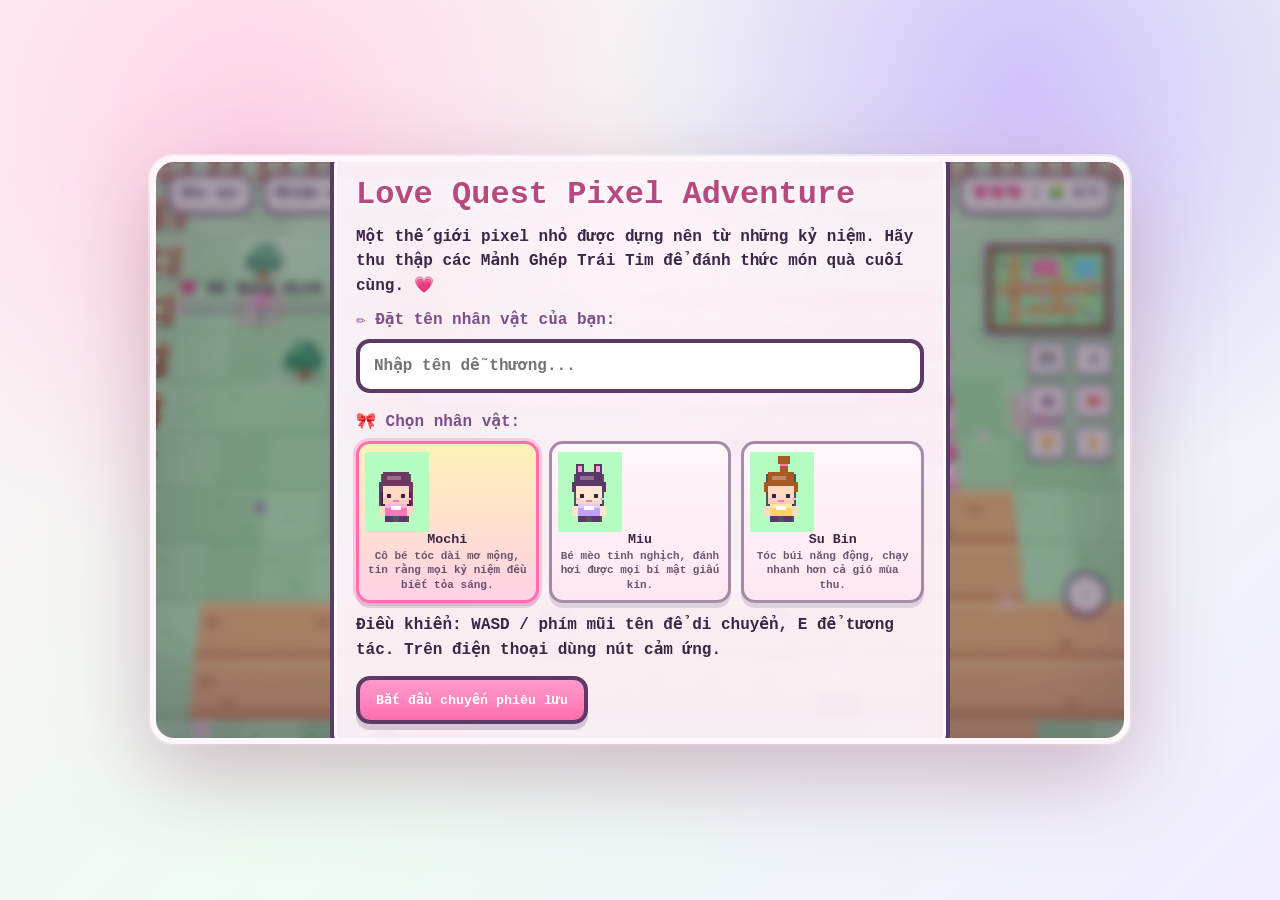
==== commit 28a538e8: "Mat ma 'yeu', minigame nuong banh + pet meo, pha tra sua theo y va chup anh gui anh nha" ====
--- a/index.html
+++ b/index.html
@@ -541,9 +541,9 @@
 
     #teaPerfectZone {
       position: absolute;
-      left: 42%;
+      left: 36%;
       top: 0;
-      width: 16%;
+      width: 28%;
       height: 100%;
       background: rgba(255,255,255,.55);
       box-shadow: 0 0 14px rgba(255,209,102,.9);
@@ -666,6 +666,56 @@
       transform: translate(-50%, -50%) scale(1);
     }
 
+    /* ===== Mini game pha trà sữa theo ý ===== */
+    .builderGroupLabel {
+      font-weight: 900;
+      color: #7a4f8a;
+      margin: 10px 0 2px;
+      text-align: left;
+    }
+
+    .builderRow {
+      display: flex;
+      flex-wrap: wrap;
+      gap: 8px;
+      margin: 6px 0;
+    }
+
+    .optChip {
+      border: 3px solid rgba(91, 58, 102, 0.6);
+      background: #fff7fb;
+      color: var(--ink);
+      font-family: inherit;
+      font-weight: 900;
+      font-size: 13px;
+      padding: 8px 10px;
+      cursor: pointer;
+      border-radius: 12px;
+      box-shadow: 0 4px 0 rgba(91, 58, 102, 0.16);
+    }
+
+    .optChip.on {
+      background: linear-gradient(180deg, #fff1b8, #ffd1e6);
+      border-color: #ff6ead;
+    }
+
+    #builderCanvas {
+      width: 192px;
+      height: 252px;
+      image-rendering: pixelated;
+      image-rendering: crisp-edges;
+      background: transparent;
+      display: block;
+      margin: 8px auto;
+      filter: none;
+      transform: none;
+    }
+
+    .primaryBtn:disabled {
+      opacity: 0.45;
+      cursor: not-allowed;
+    }
+
   </style>
 </head>
 
@@ -727,11 +777,33 @@
         </div>
       </div>
 
+      <div id="builderOverlay" class="overlay hidden">
+        <div class="modal pixel-panel">
+          <h2>🧋 Pha Trà Sữa Theo Ý Mình</h2>
+          <p id="builderIntro">Chọn vị, mức ngọt và topping để tạo ly trà sữa cuối cùng — pha xong nhớ chụp ảnh gửi anh nhà nha!</p>
+          <div class="builderGroupLabel">🍵 Vị trà:</div>
+          <div class="builderRow" id="flavorRow"></div>
+          <div class="builderGroupLabel">🍬 Mức ngọt:</div>
+          <div class="builderRow" id="sweetRow"></div>
+          <div class="builderGroupLabel">🟤 Topping (chọn thoải mái):</div>
+          <div class="builderRow" id="toppingRow"></div>
+          <div class="builderGroupLabel">🎀 Trang trí ly:</div>
+          <div class="builderRow" id="decoRow"></div>
+          <canvas id="builderCanvas" width="64" height="84"></canvas>
+          <div class="modalActions">
+            <button class="primaryBtn" id="photoBtn">📸 Chụp ảnh ly trà sữa</button>
+            <button class="primaryBtn" id="finishBuildBtn" disabled>Gửi quà & nhận thư 💌</button>
+            <button class="ghostBtn" id="closeBuilder">Để lát nữa</button>
+          </div>
+          <p id="builderHint" style="min-height: 22px; color: #b64a7f;"></p>
+        </div>
+      </div>
+
       <div id="startOverlay" class="overlay">
         <div class="modal pixel-panel">
           <h1>Love Quest Pixel Adventure</h1>
           <p>Một thế giới pixel nhỏ được dựng nên từ những kỷ niệm. Hãy thu thập các Mảnh Ghép Trái Tim để đánh thức món quà cuối cùng. 💗</p>
-          <label class="nameLabel" for="playerNameInput">✏️ Tên của người chơi:</label>
+          <label class="nameLabel" for="playerNameInput">✏️ Đặt tên nhân vật của bạn:</label>
           <input id="playerNameInput" type="text" maxlength="16" autocomplete="off" placeholder="Nhập tên dễ thương..." />
           <label class="nameLabel">🎀 Chọn nhân vật:</label>
           <div id="charGrid"></div>
@@ -798,7 +870,7 @@
       },
 
       // Có thể đổi mật mã ở đây.
-      passcode: "yeuchibe",
+      passcode: "yêu",
 
       // Link quà bí mật: đổi sang link Drive, mã voucher, ảnh bill trà sữa, playlist, thư, v.v.
       secretGiftLink: "https://example.com/coc-tra-sua-rieng-cho-chi-be",
@@ -862,8 +934,8 @@
 
       finalGiftCutsceneLines: [
         "Từ ánh sáng lấp lánh, một chàng trai pixel bước ra.",
-        "Cậu ấy trao cho chị bé một cốc trà sữa thật xinh 🧋",
-        "Rồi gửi chị bé một nụ hôn gió pixel nhẹ như trái tim bay 💗"
+        "{name} đưa cậu ấy ly trà sữa vừa tự tay pha — đúng vị cậu ấy thích nhất 🧋",
+        "Đổi lại, cậu ấy gửi {name} một nụ hôn gió pixel nhẹ như trái tim bay 💗"
       ],
 
       finalLetter: [
@@ -871,7 +943,7 @@
         "Anh tạo trò chơi nhỏ này để chị bé có một món quà thật riêng. Có thể nó không hoàn hảo, nhưng từng chi tiết trong game đều là điều anh muốn gửi đến chị bé: một chút vui vẻ, một chút bất ngờ, và thật nhiều sự quan tâm.",
         "Mong rằng khi chơi đến đây, chị bé sẽ mỉm cười một chút.",
         "Cảm ơn chị bé vì đã bước vào thế giới nhỏ này của anh.",
-        "P/s: Món quà riêng dành cho chị bé là một cốc trà sữa thật ngọt nè 🧋",
+        "P/s: Ly trà sữa cuối cùng là do chính tay chị bé pha đó — nhớ gửi ảnh cho anh nhà nha 🧋📸",
         "Thương chị bé thật nhiều."
       ],
 
@@ -964,7 +1036,7 @@
         <div id="skinOverlay" class="overlay hidden"><div class="modal pixel-panel"><h2>🎀 Tủ Skin Pixel</h2><p>Đổi ngoại hình nhân vật chính. Skin chỉ đổi màu, không ảnh hưởng gameplay.</p><div id="skinItems" class="panelGrid"></div><div class="modalActions"><button class="ghostBtn" id="closeSkin">Đóng</button></div></div></div>
         <div id="achOverlay" class="overlay hidden"><div class="modal pixel-panel"><h2>🏆 Thành tựu</h2><div id="achItems" class="panelGrid"></div><div class="modalActions"><button class="ghostBtn" id="closeAch">Đóng</button></div></div></div>
         <div id="logOverlay" class="overlay hidden"><div class="modal pixel-panel"><h2>📜 Nhật ký nhiệm vụ phụ</h2><div id="sideLog"></div><div class="modalActions"><button class="ghostBtn" id="closeLog">Đóng</button></div></div></div>
-        <div id="teaOverlay" class="overlay hidden"><div class="modal pixel-panel"><h2>🧋 Mini game pha trà sữa</h2><p>Canh kim vào vùng sáng rồi bấm <b>Lắc trà sữa!</b>. Đủ 3 lần đẹp là hoàn thành.</p><div id="teaGameArea"><div id="teaMeter"><div id="teaPerfectZone"></div><div id="teaPointer"></div></div></div><p id="teaScoreText">Lượt 1/3</p><div class="modalActions"><button class="primaryBtn" id="shakeTeaBtn">Lắc trà sữa!</button><button class="ghostBtn" id="closeTea">Để lát nữa</button></div></div></div>
+        <div id="teaOverlay" class="overlay hidden"><div class="modal pixel-panel"><h2>🍰 Mini game nướng bánh</h2><p>Canh kim vào vùng sáng rồi bấm <b>Nướng bánh!</b>. Chỉ cần 2 lần chuẩn là bánh chín, dễ lắm nè. Bánh ngon hồi đầy năng lượng, và nghe nói mùi bánh sẽ dụ được một bé mèo đó 🐱</p><div id="teaGameArea"><div id="teaMeter"><div id="teaPerfectZone"></div><div id="teaPointer"></div></div></div><p id="teaScoreText">Lượt 1/6 · cần 2 lần chuẩn</p><div class="modalActions"><button class="primaryBtn" id="shakeTeaBtn">Nướng bánh! 🔥</button><button class="ghostBtn" id="closeTea">Để lát nữa</button></div></div></div>
       `);
 
       ui.loveMeterText = document.getElementById("loveMeterText");
@@ -1004,12 +1076,12 @@
     const keys = Object.create(null);
     const mobile = { up: false, down: false, left: false, right: false };
 
-    const STORAGE_KEY = "loveQuestPixelAdventureSave_v4";
+    const STORAGE_KEY = "loveQuestPixelAdventureSave_v5";
     const collectedIds = new Set();
     const achievements = [
       { id: "first_piece", name: "Mảnh Ghép Đầu Tiên", desc: "Nhận mảnh ghép trái tim số 1." },
       { id: "all_pieces", name: "Người Ghép Tim", desc: "Thu thập đủ 3 mảnh ghép chính." },
-      { id: "tea_master", name: "Nghệ Nhân Trà Sữa", desc: "Hoàn thành mini game pha trà sữa." },
+      { id: "tea_master", name: "Thợ Bánh Tài Ba", desc: "Hoàn thành mini game nướng bánh và rước bé mèo về." },
       { id: "side_helper", name: "Người Tốt Của Thị Trấn", desc: "Hoàn thành đủ nhiệm vụ phụ." },
       { id: "secret_found", name: "Thám Tử Tim Hồng", desc: "Tìm được bí mật ẩn." },
       { id: "no_hurt", name: "Chị Bé Can Đảm", desc: "Mở rương thử thách khi chưa va chướng ngại." },
@@ -1054,7 +1126,9 @@
       stars: 0,
       shield: 0,
       flawlessChallenge: true,
-      teaMade: false,
+      cakeBaked: false,
+      hasPet: false,
+      customTea: null,
       teaPerfect: 0,
       currentSkin: "classic",
       unlockedSkins: ["classic"],
@@ -1443,7 +1517,7 @@
         map: toRows(map),
         start: { tx: 3, ty: 9 },
         objects,
-        quest: () => player.finalGiftOpened ? "Nhiệm vụ: mở lá thư và nhận cốc trà sữa bí mật." : "Nhiệm vụ: đi tới cốc trà sữa lớn và nhấn E để mở món quà cuối.",
+        quest: () => player.finalGiftOpened ? "Nhiệm vụ: mở lá thư và nhận cốc trà sữa bí mật." : "Nhiệm vụ: đi tới cốc trà sữa lớn để tự tay pha món quà cuối.",
         theme: "stars"
       };
     }
@@ -1469,6 +1543,58 @@
       el.classList.add("show");
       if (chapterTimer) clearTimeout(chapterTimer);
       chapterTimer = setTimeout(() => el.classList.remove("show"), 2600);
+    }
+
+    // Pet mèo kem đi theo người chơi (mở khóa khi thắng mini game nướng bánh).
+    const pet = { x: 0, y: 0 };
+
+    function updatePet(dt) {
+      if (!player.hasPet) return;
+      const off = {
+        down: { x: -2, y: -22 },
+        up: { x: -2, y: 24 },
+        left: { x: 24, y: 4 },
+        right: { x: -24, y: 4 }
+      }[player.dir] || { x: -22, y: 0 };
+      const tx = player.x + off.x;
+      const ty = player.y + off.y;
+      const k = Math.min(1, dt * 4.5);
+      pet.x += (tx - pet.x) * k;
+      pet.y += (ty - pet.y) * k;
+    }
+
+    function drawPetCat(x, y) {
+      const bob = Math.sin(visualClock * 4) * 0.8;
+      const baseY = Math.floor(y + bob);
+      drawBlobShadow(x + 1, y + 12, 17, 4);
+      // Đuôi ve vẩy.
+      const wag = Math.sin(visualClock * 6) > 0 ? 1 : 0;
+      ctx.fillStyle = "#f3c08a";
+      ctx.fillRect(x - 3, baseY + 3 + wag, 4, 2);
+      // Thân.
+      ctx.fillStyle = "#ffe3b3";
+      ctx.fillRect(x + 1, baseY + 4, 12, 8);
+      // Đầu.
+      ctx.fillRect(x + 8, baseY, 9, 8);
+      // Tai + sọc.
+      ctx.fillStyle = "#f3c08a";
+      ctx.fillRect(x + 8, baseY - 2, 3, 3);
+      ctx.fillRect(x + 14, baseY - 2, 3, 3);
+      ctx.fillRect(x + 3, baseY + 5, 2, 3);
+      ctx.fillRect(x + 7, baseY + 6, 2, 3);
+      // Mặt.
+      ctx.fillStyle = "#3b2645";
+      ctx.fillRect(x + 10, baseY + 3, 1, 2);
+      ctx.fillRect(x + 14, baseY + 3, 1, 2);
+      ctx.fillStyle = "#ff9fcb";
+      ctx.fillRect(x + 12, baseY + 5, 1, 1);
+      // Vòng cổ hồng.
+      ctx.fillStyle = "#ff6ead";
+      ctx.fillRect(x + 8, baseY + 8, 9, 2);
+      // Chân.
+      ctx.fillStyle = "#ffe3b3";
+      ctx.fillRect(x + 2, baseY + 12, 3, 2);
+      ctx.fillRect(x + 9, baseY + 12, 3, 2);
     }
 
     const butterflies = [];
@@ -1550,7 +1676,9 @@
         stars: 0,
         shield: 0,
         flawlessChallenge: true,
-        teaMade: false,
+        cakeBaked: false,
+        hasPet: false,
+        customTea: null,
         teaPerfect: 0,
         currentSkin: "classic",
         unlockedSkins: ["classic"],
@@ -1584,6 +1712,7 @@
         spawnAreaSparkles();
         spawnButterflies();
         refreshMusic();
+        if (player.hasPet) { pet.x = player.x - 22; pet.y = player.y; }
         showToast(`Đã tới: ${currentArea.name}`);
         sfx("warp");
         if (!visitedAreas.has(id)) {
@@ -1834,16 +1963,16 @@
     }
 
     function openTeaGame() {
-      if (player.teaMade) {
-        openDialog(["Ly trà sữa hoàn hảo đã được chuẩn bị rồi. Cuối game nhớ nhận nha 🧋"]);
+      if (player.cakeBaked) {
+        openDialog(["Bánh đã nướng xong từ trước rồi. Bé mèo kem vẫn đang lon ton theo {name} kìa 🐱"]);
         return;
       }
       teaGame.active = true;
       teaGame.t = 0;
       teaGame.round = 1;
       teaGame.success = 0;
-      teaGame.speed = 1.1;
-      ui.teaScoreText.textContent = "Lượt 1/3";
+      teaGame.speed = 0.75;
+      ui.teaScoreText.textContent = "Lượt 1/6 · cần 2 lần chuẩn";
       ui.teaPointer.style.left = "0%";
       ui.teaOverlay.classList.remove("hidden");
     }
@@ -1858,31 +1987,39 @@
     function shakeTea() {
       if (!teaGame.active) return;
       const pos = (Math.sin(teaGame.t * Math.PI * 2) + 1) / 2;
-      const perfect = pos >= 0.42 && pos <= 0.58;
+      const perfect = pos >= 0.36 && pos <= 0.64;
       if (perfect) {
         teaGame.success += 1;
         player.teaPerfect += 1;
-        ui.teaScoreText.textContent = `Chuẩn vị! ${teaGame.success}/3 lần đẹp ✨`;
+        ui.teaScoreText.textContent = `Chín tới! ${teaGame.success}/2 lần chuẩn ✨`;
         sfx("pickup");
       } else {
-        ui.teaScoreText.textContent = "Lệch nhịp một chút, thử lại nè 😽";
+        ui.teaScoreText.textContent = "Hơi quá lửa chút, canh lại nè 😽";
         sfx("locked");
       }
       teaGame.round += 1;
-      teaGame.speed += 0.16;
-      if (teaGame.success >= 3 || teaGame.round > 6) {
-        const success = teaGame.success >= 3;
+      teaGame.speed += 0.08;
+      if (teaGame.success >= 2 || teaGame.round > 6) {
+        const success = teaGame.success >= 2;
         teaGame.active = false;
         ui.teaOverlay.classList.add("hidden");
         if (success) {
-          player.teaMade = true;
-          if (!player.unlockedSkins.includes("milktea")) player.unlockedSkins.push("milktea");
-          addLove(12, "pha trà sữa hoàn hảo");
+          player.cakeBaked = true;
+          player.energy = player.maxEnergy;
+          player.hasPet = true;
+          pet.x = player.x - 20;
+          pet.y = player.y + 4;
+          addLove(12, "nướng bánh ngọt thành công");
           addStars(4);
           unlockAchievement("tea_master");
-          openDialog(["Trà sữa đã được pha xong: thơm, ngọt, và rất chị bé 🧋", "Mở khóa skin Trà sữa ấm và nhận 4 sao nhỏ ⭐"]);
+          openDialog([
+            "Bánh chín vàng ươm, thơm nức cả thị trấn! 🍰",
+            "{name} ăn một miếng — năng lượng đầy lại tràn trề 💗",
+            "Một bé mèo kem bị mùi bánh dụ tới... và quyết định đi theo {name} luôn! 🐱",
+            "Nhận 4 sao nhỏ ⭐"
+          ]);
         } else {
-          openDialog(["Ly trà sữa hơi lắc lệch nhịp, nhưng vẫn có vị cố gắng. Chị bé thử lại lúc nào cũng được nè."]);
+          openDialog(["Bánh hơi quá lửa xíu, nhưng thử lại lúc nào cũng được nè. Lò nướng không đi đâu hết á 🍪"]);
         }
       } else {
         ui.teaScoreText.textContent += ` | Lượt ${teaGame.round}/6`;
@@ -1991,7 +2128,7 @@
           energy: player.energy, pieces: player.pieces, townHearts: player.townHearts,
           memoriesRead: player.memoriesRead, gotPiece1: player.gotPiece1, gotPiece2: player.gotPiece2, gotPiece3: player.gotPiece3,
           finalGiftOpened: player.finalGiftOpened, love: player.love, stars: player.stars, shield: player.shield,
-          flawlessChallenge: player.flawlessChallenge, teaMade: player.teaMade, teaPerfect: player.teaPerfect,
+          flawlessChallenge: player.flawlessChallenge, cakeBaked: player.cakeBaked, hasPet: player.hasPet, customTea: player.customTea, teaPerfect: player.teaPerfect,
           currentSkin: player.currentSkin, unlockedSkins: player.unlockedSkins, boughtItems: player.boughtItems,
           achievements: player.achievements, sideQuests: player.sideQuests, secretFound: player.secretFound
         },
@@ -2053,8 +2190,10 @@
     }
 
     function checkPassword() {
-      const value = ui.passwordInput.value.trim().toLowerCase();
-      if (value === CONFIG.passcode.toLowerCase()) {
+      // Chấp nhận cả gõ có dấu lẫn không dấu (vd: "yêu" hoặc "yeu").
+      const normalize = s => s.trim().toLowerCase().normalize("NFD").replace(/[\u0300-\u036f]/g, "").replace(/đ/g, "d");
+      const value = normalize(ui.passwordInput.value);
+      if (value === normalize(CONFIG.passcode)) {
         closePassword();
         showToast("Cánh cửa đã mở! 💗");
         addLove(6, "mở khóa nhà bí mật");
@@ -2066,12 +2205,191 @@
       }
     }
 
+    /******************************************************************
+     * MINI GAME PHA TRÀ SỮA THEO Ý — phần thưởng cuối game.
+     * Người chơi chọn vị, mức ngọt, topping, trang trí; chụp ảnh thành
+     * phẩm gửi anh nhà rồi mới nhận thư cuối.
+     ******************************************************************/
+    const TEA_FLAVORS = [
+      { id: "truyenthong", name: "Truyền thống", color: "#d49a6a", light: "#f0c79a" },
+      { id: "matcha", name: "Matcha", color: "#8fcf7e", light: "#c2eab4" },
+      { id: "khoaimon", name: "Khoai môn", color: "#c9a6e8", light: "#e6d4f7" },
+      { id: "dau", name: "Dâu", color: "#ff9fcb", light: "#ffd1e6" },
+      { id: "socola", name: "Socola", color: "#9c6b43", light: "#c79a72" }
+    ];
+    const TEA_SWEETS = ["30%", "50%", "70%", "100%"];
+    const TEA_TOPPINGS = [
+      { id: "tcden", name: "Trân châu đen", color: "#3b2645" },
+      { id: "tctrang", name: "Trân châu trắng", color: "#fff7fb" },
+      { id: "pudding", name: "Pudding trứng", color: "#ffd166" },
+      { id: "thachdau", name: "Thạch dâu", color: "#ff6f91" },
+      { id: "kemcheese", name: "Kem cheese", color: "#fff3d6" }
+    ];
+    const TEA_DECOS = [
+      { id: "tim", name: "Tim hồng 💗" },
+      { id: "sao", name: "Ngôi sao ⭐" },
+      { id: "no", name: "Nơ xinh 🎀" }
+    ];
+
+    const builder = { flavor: "truyenthong", sweet: "70%", toppings: new Set(["tcden"]), deco: "tim", photoTaken: false, target: null };
+
+    function drawCupSprite(g, ox, oy, s) {
+      const px = (x, y, w, h, color) => { g.fillStyle = color; g.fillRect(ox + x * s, oy + y * s, w * s, h * s); };
+      const fl = TEA_FLAVORS.find(f => f.id === builder.flavor) || TEA_FLAVORS[0];
+      const bandMap = { "30%": 6, "50%": 10, "70%": 14, "100%": 18 };
+      const band = bandMap[builder.sweet] || 12;
+
+      // Ống hút.
+      px(38, 0, 6, 16, "#ff6ead");
+      px(40, 1, 2, 14, "#ff9fcb");
+
+      // Trà bên trong + lớp sữa theo mức ngọt.
+      px(15, 19, 34, 56, fl.color);
+      px(15, 19, 34, band, fl.light);
+
+      // Topping hạt rải dưới đáy; kem cheese phủ lớp trên cùng.
+      const slotPos = [[17, 66], [23, 69], [29, 64], [35, 69], [41, 66], [20, 62], [33, 62], [43, 70], [26, 71], [38, 60]];
+      const grain = [...builder.toppings].filter(t => t !== "kemcheese");
+      grain.forEach((tid, ti) => {
+        const t = TEA_TOPPINGS.find(o => o.id === tid);
+        slotPos.forEach((p, i2) => { if (i2 % grain.length === ti) px(p[0], p[1], 4, 4, t.color); });
+      });
+      if (builder.toppings.has("kemcheese")) px(15, 19, 34, 7, "#fff3d6");
+
+      // Vệt sáng thành ly.
+      px(18, 24, 3, 44, "rgba(255,255,255,0.45)");
+
+      // Nhãn trang trí mặt ly.
+      px(24, 36, 16, 17, "rgba(255,255,255,0.5)");
+      if (builder.deco === "tim") {
+        const c = "#ff4f8b";
+        px(26, 38, 4, 4, c); px(34, 38, 4, 4, c); px(25, 41, 14, 5, c); px(27, 46, 10, 3, c); px(30, 49, 4, 3, c);
+      } else if (builder.deco === "sao") {
+        px(30, 38, 4, 13, "#ffb800"); px(26, 42, 12, 4, "#ffb800"); px(29, 41, 6, 6, "#ffd166");
+      } else {
+        px(25, 41, 6, 6, "#ff6ead"); px(33, 41, 6, 6, "#ff6ead"); px(30, 42, 4, 4, "#ffd1e6");
+      }
+
+      // Thành ly, đáy và nắp.
+      px(12, 19, 3, 58, "#ffd1e6");
+      px(49, 19, 3, 58, "#ffd1e6");
+      px(12, 74, 40, 3, "#ffd1e6");
+      px(14, 14, 36, 5, "#fff7fb");
+      px(16, 12, 32, 3, "#e9ddff");
+    }
+
+    function renderBuilderPreview() {
+      const cv = document.getElementById("builderCanvas");
+      const g = cv.getContext("2d");
+      g.imageSmoothingEnabled = false;
+      g.clearRect(0, 0, cv.width, cv.height);
+      drawCupSprite(g, 0, 0, 1);
+    }
+
+    function chipRow(rowId, items, isOn, onPick) {
+      const row = document.getElementById(rowId);
+      row.innerHTML = "";
+      items.forEach(item => {
+        const b = document.createElement("button");
+        b.type = "button";
+        b.className = "optChip" + (isOn(item) ? " on" : "");
+        b.textContent = item.name || item;
+        b.addEventListener("click", () => {
+          onPick(item);
+          renderBuilderRows();
+          renderBuilderPreview();
+          sfx("pickup");
+        });
+        row.appendChild(b);
+      });
+    }
+
+    function renderBuilderRows() {
+      chipRow("flavorRow", TEA_FLAVORS, i => builder.flavor === i.id, i => { builder.flavor = i.id; });
+      chipRow("sweetRow", TEA_SWEETS, s => builder.sweet === s, s => { builder.sweet = s; });
+      chipRow("toppingRow", TEA_TOPPINGS, i => builder.toppings.has(i.id), i => {
+        if (builder.toppings.has(i.id)) builder.toppings.delete(i.id);
+        else builder.toppings.add(i.id);
+      });
+      chipRow("decoRow", TEA_DECOS, i => builder.deco === i.id, i => { builder.deco = i.id; });
+    }
+
+    function openBuilder(target) {
+      builder.target = target;
+      builder.photoTaken = false;
+      ui.finishBuildBtn.disabled = true;
+      ui.builderHint.textContent = "Pha xong nhớ bấm chụp ảnh để gửi anh nhà nha 📸";
+      document.getElementById("builderIntro").textContent = fmt("Chọn vị, mức ngọt và topping để tạo ly trà sữa của {name} — pha xong nhớ chụp ảnh gửi anh nhà nha!");
+      renderBuilderRows();
+      renderBuilderPreview();
+      ui.builderOverlay.classList.remove("hidden");
+      sfx("memory");
+    }
+
+    function takeTeaPhoto() {
+      const pc = document.createElement("canvas");
+      pc.width = 420;
+      pc.height = 560;
+      const g = pc.getContext("2d");
+      g.imageSmoothingEnabled = false;
+      const bg = g.createLinearGradient(0, 0, 0, 560);
+      bg.addColorStop(0, "#fff0f7");
+      bg.addColorStop(1, "#f2edff");
+      g.fillStyle = bg;
+      g.fillRect(0, 0, 420, 560);
+      for (let i = 0; i < 40; i++) {
+        g.fillStyle = i % 2 ? "rgba(255,122,182,.16)" : "rgba(191,162,255,.16)";
+        g.fillRect((i * 53) % 420, (i * 97) % 460, 6, 6);
+      }
+      g.strokeStyle = "#ff7ab6";
+      g.lineWidth = 8;
+      g.strokeRect(10, 10, 400, 540);
+      drawCupSprite(g, 82, 56, 4);
+      const fl = TEA_FLAVORS.find(f => f.id === builder.flavor) || TEA_FLAVORS[0];
+      g.textAlign = "center";
+      g.fillStyle = "#b64a7f";
+      g.font = "bold 22px 'Courier New', monospace";
+      g.fillText(`Trà sữa ${fl.name} · ngọt ${builder.sweet}`, 210, 448);
+      g.fillText(`${player.name} pha tặng anh nhà 💗`, 210, 482);
+      g.fillStyle = "#7a4f8a";
+      g.font = "bold 15px 'Courier New', monospace";
+      g.fillText("Love Quest Pixel Adventure", 210, 522);
+
+      const a = document.createElement("a");
+      a.download = `tra-sua-cua-${player.name.toLowerCase().replace(/\s+/g, "-")}.png`;
+      a.href = pc.toDataURL("image/png");
+      a.click();
+
+      builder.photoTaken = true;
+      ui.finishBuildBtn.disabled = false;
+      ui.builderHint.textContent = "Đã lưu ảnh! Gửi ảnh đó cho anh nhà rồi bấm nhận thư nha 😽";
+      showToast("Đã chụp ảnh ly trà sữa 📸");
+      sfx("complete");
+    }
+
+    function finishBuilder() {
+      if (!builder.photoTaken) {
+        ui.builderHint.textContent = "Chụp ảnh ly trà sữa trước đã nha 📸";
+        sfx("locked");
+        return;
+      }
+      ui.builderOverlay.classList.add("hidden");
+      const fl = TEA_FLAVORS.find(f => f.id === builder.flavor) || TEA_FLAVORS[0];
+      player.customTea = { flavor: fl.name, sweet: builder.sweet, toppings: [...builder.toppings], deco: builder.deco };
+      if (!player.unlockedSkins.includes("milktea")) player.unlockedSkins.push("milktea");
+      addLove(6, "tự tay pha trà sữa");
+      beginFinalCutscene(builder.target);
+    }
+
     function startFinalGiftCutscene(target) {
       if (player.finalGiftOpened) {
         showFinalLetter();
         return;
       }
-
+      openBuilder(target);
+    }
+
+    function beginFinalCutscene(target) {
       player.finalGiftOpened = true;
       addLove(8, "nhận cốc trà sữa cuối");
       finalCutscene.active = true;
@@ -2114,10 +2432,10 @@
 
 
     function getEndingTitle() {
-      if (player.teaMade && player.love >= 90 && countSideQuestDone() >= 5 && player.secretFound) {
+      if (player.cakeBaked && player.love >= 90 && countSideQuestDone() >= 5 && player.secretFound) {
         return { title: "Ending Đặc Biệt: Trà Sữa Siêu Cấp 💗🧋", desc: "Chị bé đã tìm gần hết những điều anh giấu trong thế giới nhỏ này." };
       }
-      if (player.teaMade) return { title: "Ending Trà Sữa Ngọt Ngào 🧋", desc: "Ly trà sữa hoàn hảo đã được chuẩn bị bằng rất nhiều sự để tâm." };
+      if (player.cakeBaked) return { title: "Ending Bánh Ngọt & Mèo Kem 🍰🐱", desc: "Bánh thơm, mèo cute và một hành trình được chăm chút từng chút một." };
       if (player.love >= 80) return { title: "Ending Dịu Dàng 💗", desc: "Độ rung rinh cao làm Cánh Đồng Sao sáng hơn một chút." };
       if (player.flawlessChallenge) return { title: "Ending Can Đảm ✨", desc: "Chị bé đã vượt thử thách với tinh thần rất chiến." };
       return { title: "Ending Ngọt Nhẹ 🌸", desc: "Hành trình nhỏ đã hoàn thành, đủ để mỉm cười một chút." };
@@ -2251,7 +2569,7 @@
     }
 
     function movePlayer(dt) {
-      if (dialog.active || ui.passwordOverlay.classList.contains("hidden") === false || ui.finalOverlay.classList.contains("hidden") === false || ui.shopOverlay.classList.contains("hidden") === false || ui.skinOverlay.classList.contains("hidden") === false || ui.achOverlay.classList.contains("hidden") === false || ui.logOverlay.classList.contains("hidden") === false || ui.teaOverlay.classList.contains("hidden") === false) {
+      if (dialog.active || ui.passwordOverlay.classList.contains("hidden") === false || ui.finalOverlay.classList.contains("hidden") === false || ui.shopOverlay.classList.contains("hidden") === false || ui.skinOverlay.classList.contains("hidden") === false || ui.achOverlay.classList.contains("hidden") === false || ui.logOverlay.classList.contains("hidden") === false || ui.teaOverlay.classList.contains("hidden") === false || ui.builderOverlay.classList.contains("hidden") === false) {
         player.moving = false;
         return;
       }
@@ -2363,7 +2681,7 @@
         return;
       }
 
-      if (ui.passwordOverlay.classList.contains("hidden") === false || ui.finalOverlay.classList.contains("hidden") === false || ui.shopOverlay.classList.contains("hidden") === false || ui.skinOverlay.classList.contains("hidden") === false || ui.achOverlay.classList.contains("hidden") === false || ui.logOverlay.classList.contains("hidden") === false || ui.teaOverlay.classList.contains("hidden") === false) return;
+      if (ui.passwordOverlay.classList.contains("hidden") === false || ui.finalOverlay.classList.contains("hidden") === false || ui.shopOverlay.classList.contains("hidden") === false || ui.skinOverlay.classList.contains("hidden") === false || ui.achOverlay.classList.contains("hidden") === false || ui.logOverlay.classList.contains("hidden") === false || ui.teaOverlay.classList.contains("hidden") === false || ui.builderOverlay.classList.contains("hidden") === false) return;
 
       if (!nearestObject) {
         showToast("Không có gì để tương tác ở gần đây.");
@@ -2455,7 +2773,7 @@
     }
 
     function updateHud() {
-      ui.areaName.textContent = `📍 ${currentArea.name}`;
+      ui.areaName.textContent = `📍 ${currentArea.name} · ${player.name}`;
       ui.quest.textContent = fmt(currentArea.quest());
       const hp = "💗".repeat(player.energy) + "🤍".repeat(player.maxEnergy - player.energy);
       ui.stats.textContent = `${hp} | 🧩 ${player.pieces}/3 | ⭐ ${player.stars} | 🛡 ${player.shield}`;
@@ -2473,6 +2791,7 @@
       player.invincible = Math.max(0, player.invincible - dt);
 
       movePlayer(dt);
+      updatePet(dt);
       updateCamera();
       updateObjects(dt);
       updateParticles(dt);
@@ -2490,6 +2809,10 @@
         .filter(item => item.active)
         .concat([{ type: "player", x: player.x, y: player.y, w: player.w, h: player.h }]);
 
+      if (player.hasPet) {
+        drawables.push({ type: "pet", x: pet.x, y: pet.y, w: 18, h: 14 });
+      }
+
       if (finalCutscene.active) {
         drawables.push({ type: "cutsceneBoy", x: finalCutscene.x, y: finalCutscene.y, w: 22, h: 27 });
       }
@@ -2498,6 +2821,7 @@
 
       for (const item of drawables) {
         if (item.type === "player") drawPlayer();
+        else if (item.type === "pet") drawPetCat(Math.floor(item.x - camera.x), Math.floor(item.y - camera.y));
         else if (item.type === "cutsceneBoy") drawBoySprite(Math.floor(item.x - camera.x), Math.floor(item.y - camera.y));
         else drawObject(item);
       }
@@ -3263,6 +3587,7 @@
 
 
     function drawTeaStand(x, y) {
+      // Quầy bánh ngọt: bánh kem dâu đặt trên quầy gỗ.
       drawBlobShadow(x + 2, y + 24, 28, 5);
       ctx.fillStyle = "#8f653d";
       ctx.fillRect(x + 3, y + 14, 25, 13);
@@ -3270,7 +3595,16 @@
       ctx.fillRect(x + 2, y + 9, 27, 7);
       ctx.fillStyle = "#fff7fb";
       ctx.fillRect(x + 6, y + 11, 7, 3);
-      drawMilkTeaGift(x + 8, y - 3);
+      // Bánh kem.
+      ctx.fillStyle = "#ffe3b3";
+      ctx.fillRect(x + 8, y + 1, 16, 7);
+      ctx.fillStyle = "#fff7fb";
+      ctx.fillRect(x + 8, y - 3, 16, 4);
+      ctx.fillStyle = "#ff9fcb";
+      ctx.fillRect(x + 8, y - 1, 16, 2);
+      ctx.fillStyle = "#ff4f8b";
+      ctx.fillRect(x + 14, y - 6, 4, 4);
+      drawSparkle(x + 24, y - 8, "#fff3a3");
       ctx.fillStyle = "#3b2645";
       ctx.fillRect(x + 8, y + 18, 12, 2);
     }
@@ -3770,6 +4104,13 @@
     ui.shakeTeaBtn.addEventListener("click", shakeTea);
     ui.closeTea.addEventListener("click", () => { teaGame.active = false; ui.teaOverlay.classList.add("hidden"); });
 
+    ui.builderOverlay = document.getElementById("builderOverlay");
+    ui.builderHint = document.getElementById("builderHint");
+    ui.finishBuildBtn = document.getElementById("finishBuildBtn");
+    document.getElementById("photoBtn").addEventListener("click", takeTeaPhoto);
+    ui.finishBuildBtn.addEventListener("click", finishBuilder);
+    document.getElementById("closeBuilder").addEventListener("click", () => ui.builderOverlay.classList.add("hidden"));
+
     document.querySelectorAll(".dpad button[data-dir]").forEach(button => {
       const dir = button.dataset.dir;
       const on = event => {
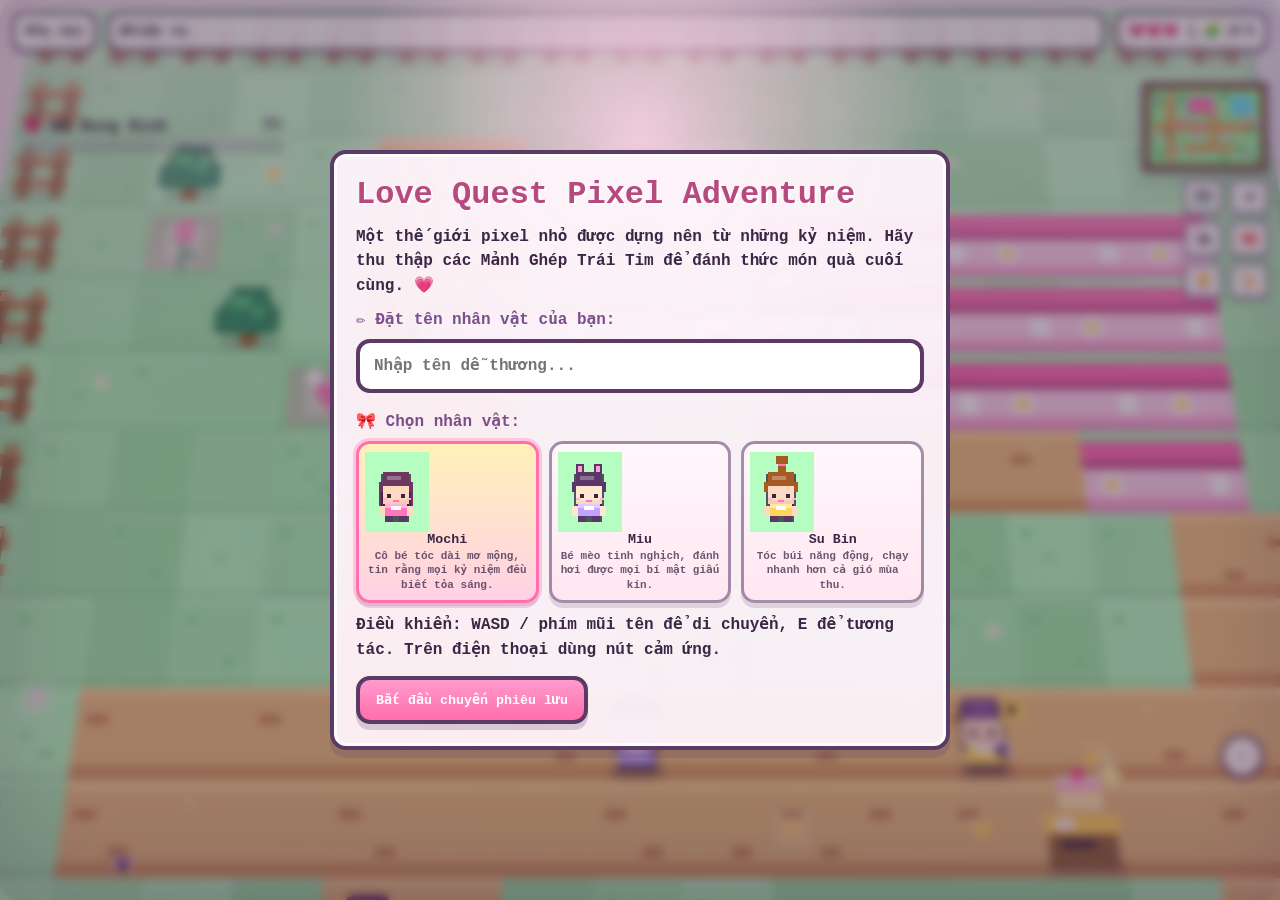
==== commit 5e974614: "Full man hinh + xoay ngang mobile, render 2x net hon, nuong banh de hon, cutscene hon ma khi xong nh" ====
--- a/index.html
+++ b/index.html
@@ -39,20 +39,16 @@
       inset: 0;
       display: grid;
       place-items: center;
-      padding: 10px;
-    }
-
+      padding: 0;
+    }
+
+    /* Toàn màn hình: trò chơi chiếm trọn viewport. */
     #gameShell {
       position: relative;
-      width: min(100vw - 18px, 980px);
-      aspect-ratio: 5 / 3;
-      max-height: calc(100vh - 18px);
-      border: 6px solid #fff7fb;
-      border-radius: 24px;
-      box-shadow:
-        0 30px 90px rgba(128, 61, 96, 0.34),
-        0 0 0 2px rgba(255, 255, 255, 0.72),
-        inset 0 0 0 3px rgba(255, 122, 182, 0.26);
+      width: 100vw;
+      height: 100dvh;
+      border: 0;
+      border-radius: 0;
       background:
         radial-gradient(circle at 30% 20%, rgba(255,255,255,0.82), transparent 28%),
         linear-gradient(135deg, #ffeaf4, #f3efff);
@@ -438,6 +434,19 @@
       }
     }
 
+    /* Điện thoại cầm dọc: tự xoay ngang cả màn chơi. */
+    @media (max-width: 760px) and (orientation: portrait) {
+      #gameShell {
+        position: fixed;
+        top: 0;
+        left: 100vw;
+        width: 100dvh;
+        height: 100vw;
+        transform-origin: 0 0;
+        transform: rotate(90deg);
+      }
+    }
+
 
     /* ===== Expansion Pack UI ===== */
     #loveMeterBox {
@@ -541,9 +550,9 @@
 
     #teaPerfectZone {
       position: absolute;
-      left: 36%;
+      left: 32%;
       top: 0;
-      width: 28%;
+      width: 36%;
       height: 100%;
       background: rgba(255,255,255,.55);
       box-shadow: 0 0 14px rgba(255,209,102,.9);
@@ -1070,8 +1079,30 @@
     installExpansionUI();
 
     const TILE = 32;
-    const VIEW_W = canvas.width;
-    const VIEW_H = canvas.height;
+    // Render 2x (supersampling) cho hình nét hơn; khung nhìn logic tự co theo tỉ lệ màn hình.
+    const SCALE = 2;
+    let VIEW_W = 640;
+    let VIEW_H = 384;
+
+    function isPortraitPhone() {
+      return window.matchMedia("(max-width: 760px) and (orientation: portrait)").matches;
+    }
+
+    function resizeCanvas() {
+      // Khi điện thoại cầm dọc, màn chơi bị xoay 90° nên hoán đổi chiều rộng/cao.
+      const w = isPortraitPhone() ? window.innerHeight : window.innerWidth;
+      const h = isPortraitPhone() ? window.innerWidth : window.innerHeight;
+      const aspect = w / Math.max(1, h);
+      VIEW_H = 384;
+      VIEW_W = Math.round(clamp(384 * aspect, 480, 960) / 2) * 2;
+      canvas.width = VIEW_W * SCALE;
+      canvas.height = VIEW_H * SCALE;
+      ctx.imageSmoothingEnabled = false;
+    }
+
+    window.addEventListener("resize", resizeCanvas);
+    window.addEventListener("orientationchange", () => setTimeout(resizeCanvas, 60));
+    resizeCanvas();
     const SOLID_TILES = new Set(["T", "W", "X", "H", "R", "D"]);
     const keys = Object.create(null);
     const mobile = { up: false, down: false, left: false, right: false };
@@ -1815,6 +1846,61 @@
     function completeQuest() {
       showToast("Hoàn thành nhiệm vụ! ✨");
       sfx("complete");
+      startKissRun();
+    }
+
+    // Chàng trai pixel chạy tới hôn má một cái rồi chạy đi — mỗi khi xong nhiệm vụ.
+    const kissRun = { active: false, phase: "in", x: 0, y: 0, t: 0 };
+
+    function startKissRun() {
+      if (kissRun.active || finalCutscene.active) return;
+      kissRun.active = true;
+      kissRun.phase = "in";
+      kissRun.t = 0;
+      kissRun.x = camera.x + VIEW_W + 30;
+      kissRun.y = player.y;
+    }
+
+    function updateKissRun(dt) {
+      if (!kissRun.active) return;
+      kissRun.t += dt;
+      if (kissRun.phase === "in") {
+        const tx = player.x + player.w + 6;
+        const ty = player.y - 2;
+        const dx = tx - kissRun.x;
+        const dy = ty - kissRun.y;
+        const dist = Math.hypot(dx, dy);
+        const stepLen = 235 * dt;
+        if (dist <= stepLen + 2) {
+          kissRun.x = tx;
+          kissRun.y = ty;
+          kissRun.phase = "kiss";
+          kissRun.t = 0;
+          burst(player.x + player.w / 2, player.y, CONFIG.colors.primary, 26, "heart");
+          sfx("kiss");
+        } else {
+          kissRun.x += (dx / dist) * stepLen;
+          kissRun.y += (dy / dist) * stepLen;
+        }
+      } else if (kissRun.phase === "kiss") {
+        if (kissRun.t > 0.85) {
+          kissRun.phase = "out";
+          kissRun.t = 0;
+        }
+      } else {
+        kissRun.x += 255 * dt;
+        if (kissRun.x > camera.x + VIEW_W + 40 || kissRun.t > 2.4) kissRun.active = false;
+      }
+    }
+
+    function drawKissRunFx() {
+      if (!kissRun.active || kissRun.phase !== "kiss") return;
+      const x = Math.floor(kissRun.x - camera.x + 14);
+      const y = Math.floor(kissRun.y - camera.y - 12);
+      ctx.fillStyle = "rgba(255, 247, 251, 0.92)";
+      ctx.fillRect(x - 3, y - 3, 22, 15);
+      drawHeartShape(x + 2, y, 2, CONFIG.colors.primary);
+      drawSparkle(x + 16, y - 5, "#fff3a3");
     }
 
 
@@ -1971,7 +2057,7 @@
       teaGame.t = 0;
       teaGame.round = 1;
       teaGame.success = 0;
-      teaGame.speed = 0.75;
+      teaGame.speed = 0.55;
       ui.teaScoreText.textContent = "Lượt 1/6 · cần 2 lần chuẩn";
       ui.teaPointer.style.left = "0%";
       ui.teaOverlay.classList.remove("hidden");
@@ -1987,7 +2073,7 @@
     function shakeTea() {
       if (!teaGame.active) return;
       const pos = (Math.sin(teaGame.t * Math.PI * 2) + 1) / 2;
-      const perfect = pos >= 0.36 && pos <= 0.64;
+      const perfect = pos >= 0.32 && pos <= 0.68;
       if (perfect) {
         teaGame.success += 1;
         player.teaPerfect += 1;
@@ -1998,7 +2084,7 @@
         sfx("locked");
       }
       teaGame.round += 1;
-      teaGame.speed += 0.08;
+      teaGame.speed += 0.04;
       if (teaGame.success >= 2 || teaGame.round > 6) {
         const success = teaGame.success >= 2;
         teaGame.active = false;
@@ -2628,8 +2714,13 @@
     function updateCamera() {
       const mapW = currentArea.map[0].length * TILE;
       const mapH = currentArea.map.length * TILE;
-      camera.x = clamp(player.x + player.w / 2 - VIEW_W / 2, 0, Math.max(0, mapW - VIEW_W));
-      camera.y = clamp(player.y + player.h / 2 - VIEW_H / 2, 0, Math.max(0, mapH - VIEW_H));
+      // Bản đồ nhỏ hơn khung nhìn thì căn giữa, để rừng cây viền hai bên.
+      camera.x = mapW > VIEW_W
+        ? clamp(player.x + player.w / 2 - VIEW_W / 2, 0, mapW - VIEW_W)
+        : (mapW - VIEW_W) / 2;
+      camera.y = mapH > VIEW_H
+        ? clamp(player.y + player.h / 2 - VIEW_H / 2, 0, mapH - VIEW_H)
+        : (mapH - VIEW_H) / 2;
     }
 
     function updateObjects(dt) {
@@ -2788,6 +2879,7 @@
       worldTime += dt;
 
       updateFinalCutscene(dt);
+      updateKissRun(dt);
       player.invincible = Math.max(0, player.invincible - dt);
 
       movePlayer(dt);
@@ -2801,6 +2893,7 @@
 
     function draw() {
       if (!currentArea) return;
+      ctx.setTransform(SCALE, 0, 0, SCALE, 0, 0);
       ctx.clearRect(0, 0, VIEW_W, VIEW_H);
       drawMap();
       drawAmbientOverlays();
@@ -2815,6 +2908,10 @@
 
       if (finalCutscene.active) {
         drawables.push({ type: "cutsceneBoy", x: finalCutscene.x, y: finalCutscene.y, w: 22, h: 27 });
+      }
+
+      if (kissRun.active) {
+        drawables.push({ type: "kissBoy", x: kissRun.x, y: kissRun.y, w: 22, h: 27 });
       }
 
       drawables.sort((a, b) => (a.y + a.h) - (b.y + b.h));
@@ -2823,10 +2920,12 @@
         if (item.type === "player") drawPlayer();
         else if (item.type === "pet") drawPetCat(Math.floor(item.x - camera.x), Math.floor(item.y - camera.y));
         else if (item.type === "cutsceneBoy") drawBoySprite(Math.floor(item.x - camera.x), Math.floor(item.y - camera.y));
+        else if (item.type === "kissBoy") drawBoySprite(Math.floor(item.x - camera.x), Math.floor(item.y - camera.y), kissRun.t);
         else drawObject(item);
       }
 
       drawFinalCutsceneFx();
+      drawKissRunFx();
 
       drawParticles();
       drawButterflies();
@@ -2870,15 +2969,24 @@
     }
 
     function drawMap() {
-      const startX = Math.floor(camera.x / TILE);
-      const startY = Math.floor(camera.y / TILE);
-      const endX = startX + Math.ceil(VIEW_W / TILE) + 2;
-      const endY = startY + Math.ceil(VIEW_H / TILE) + 2;
+      const rows = currentArea.map.length;
+      const cols = currentArea.map[0].length;
+      const startX = Math.floor(camera.x / TILE) - 1;
+      const startY = Math.floor(camera.y / TILE) - 1;
+      const endX = startX + Math.ceil(VIEW_W / TILE) + 3;
+      const endY = startY + Math.ceil(VIEW_H / TILE) + 3;
 
       for (let ty = startY; ty < endY; ty++) {
         for (let tx = startX; tx < endX; tx++) {
-          const tile = tileAt(tx, ty);
-          drawTile(tile, tx * TILE - camera.x, ty * TILE - camera.y, tx, ty);
+          const sx = Math.floor(tx * TILE - camera.x);
+          const sy = Math.floor(ty * TILE - camera.y);
+          if (ty < 0 || tx < 0 || ty >= rows || tx >= cols) {
+            // Ngoài rìa bản đồ: rừng cây bao quanh thế giới.
+            drawGrassTile(sx, sy, tx, ty);
+            drawTreeTile(sx, sy, hash(tx, ty));
+            continue;
+          }
+          drawTile(currentArea.map[ty][tx], sx, sy, tx, ty);
         }
       }
     }
@@ -2978,6 +3086,16 @@
       if (h % 2 === 0) ctx.fillRect(sx + 5, sy + 7, 4, 2);
       if (hash(tx + 1, ty) % 3 === 0) ctx.fillRect(sx + 20, sy + 22, 5, 2);
       if (hash(tx + 3, ty + 2) % 5 === 0) ctx.fillRect(sx + 13, sy + 16, 3, 2);
+      // Hoa cúc trắng nhỏ rải rác cho nền cỏ sinh động.
+      if (hash(tx + 5, ty + 1) % 11 === 0) {
+        ctx.fillStyle = "#fff7fb";
+        ctx.fillRect(sx + 22, sy + 9, 2, 2);
+        ctx.fillRect(sx + 20, sy + 11, 2, 2);
+        ctx.fillRect(sx + 24, sy + 11, 2, 2);
+        ctx.fillRect(sx + 22, sy + 13, 2, 2);
+        ctx.fillStyle = "#ffd166";
+        ctx.fillRect(sx + 22, sy + 11, 2, 2);
+      }
       ctx.fillStyle = "rgba(74, 154, 98, 0.12)";
       ctx.fillRect(sx, sy + TILE - 3, TILE, 3);
     }
@@ -3008,6 +3126,11 @@
       ctx.fillRect(sx + 13, sy + 17, 7, 12);
       ctx.fillStyle = "#b9793a";
       ctx.fillRect(sx + 15, sy + 18, 2, 9);
+      // Viền tối quanh tán lá cho cây nổi khối hơn.
+      ctx.fillStyle = "#1f6b47";
+      ctx.fillRect(sx + 6 + sway, sy + 9, 20, 15);
+      ctx.fillRect(sx + 9 + sway, sy + 4, 15, 13);
+      ctx.fillRect(sx + 3 + sway, sy + 13, 26, 10);
       ctx.fillStyle = "#2f8d61";
       ctx.fillRect(sx + 7 + sway, sy + 10, 18, 13);
       ctx.fillRect(sx + 10 + sway, sy + 5, 13, 11);
@@ -3451,8 +3574,8 @@
       drawSparkle(x + 27, y + 1, "#fff3a3");
     }
 
-    function drawBoySprite(x, y) {
-      const bob = Math.sin(finalCutscene.t * 10) * 1.2;
+    function drawBoySprite(x, y, t = finalCutscene.t) {
+      const bob = Math.sin(t * 10) * 1.2;
       const baseY = Math.floor(y + bob);
       drawBlobShadow(x + 2, y + 23, 20, 5);
 
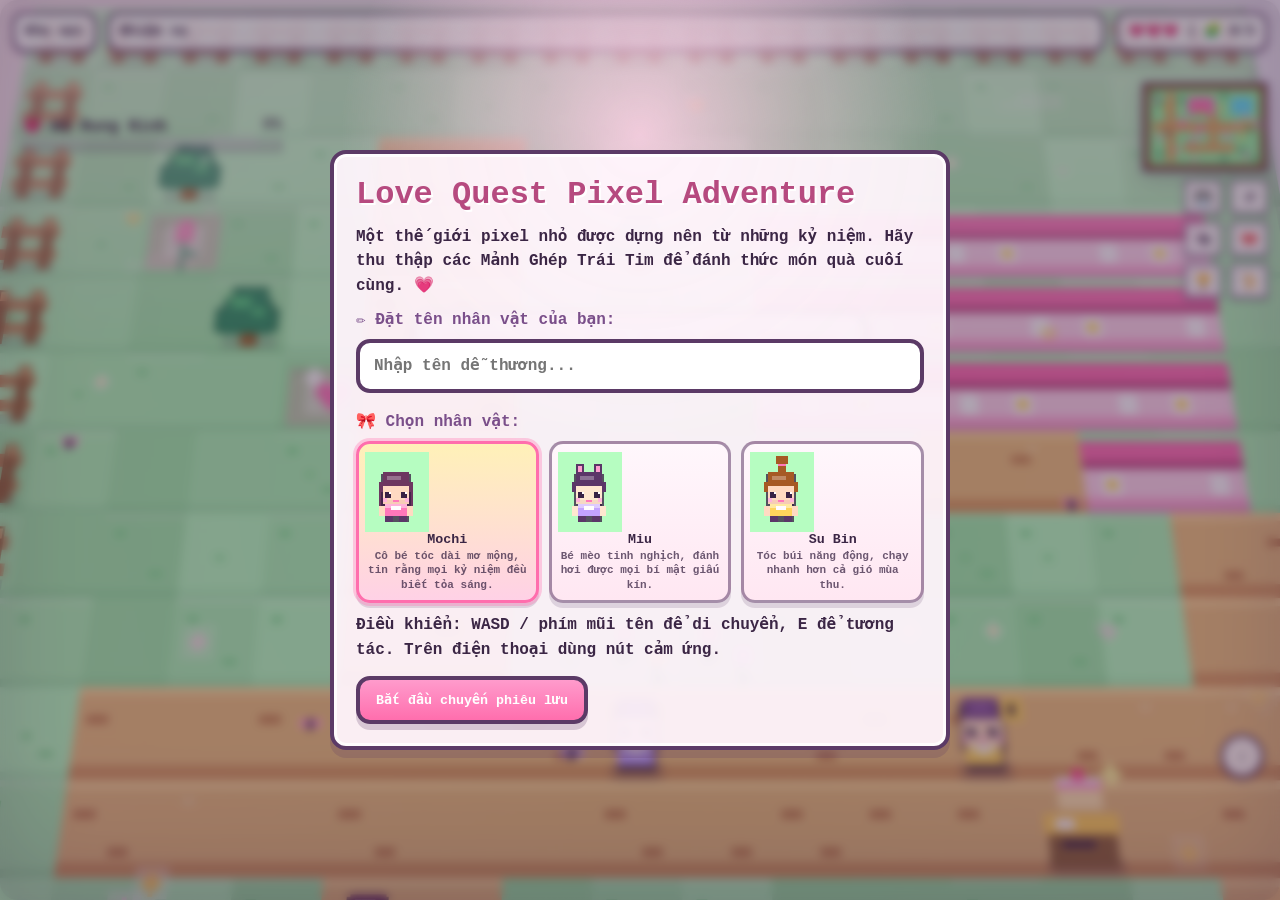
==== commit 978cb807: "Fix fit/cuon mobile, chuong 3 kho hon (may tuan tra, ruong xa cong), net chibi, 4 pet tuong tac" ====
--- a/index.html
+++ b/index.html
@@ -317,8 +317,13 @@
 
     .modal {
       width: min(620px, 100%);
-      max-height: min(92vh, 680px);
+      /* Dùng cả vh lẫn vw để khi màn chơi bị xoay 90° trên điện thoại dọc,
+         modal vẫn vừa chiều cao thực tế và cuộn được. */
+      max-height: min(86vh, 86vw, 660px);
       overflow: auto;
+      -webkit-overflow-scrolling: touch;
+      touch-action: pan-y;
+      overscroll-behavior: contain;
       padding: 22px;
     }
 
@@ -440,8 +445,11 @@
         position: fixed;
         top: 0;
         left: 100vw;
+        left: 100dvw;
+        width: 100vh;
         width: 100dvh;
         height: 100vw;
+        height: 100dvw;
         transform-origin: 0 0;
         transform: rotate(90deg);
       }
@@ -927,6 +935,7 @@
         challengeIntro: [
           "Tia Sáng ⚡: Phía trước là Con Đường Thử Thách đó nha!",
           "Tia Sáng ⚡: Bụi gai và mây buồn sẽ làm mất tim năng lượng. Có kẹo ngọt để hồi đó!",
+          "Tia Sáng ⚡: Dạo này mấy bé mây buồn còn bay qua bay lại tuần tra nữa — canh nhịp mà né nha!",
           "Tia Sáng ⚡: Nghe đồn ai vượt đường mà không trầy xước sẽ được tặng một huy hiệu can đảm đó."
         ],
         houseHint: [
@@ -1300,6 +1309,11 @@
         interact: () => openShop()
       }));
 
+      objects.push(obj("critter_puppy", "critter", 10, 13, {
+        data: { kind: "puppy", name: "Cún Bơ", hello: "vẫy đuôi tít mù: Gâu gâu! 🐶", again: "lăn ra đất đòi {name} xoa bụng nè 🐶" },
+        interact: target => petCritter(target)
+      }));
+
       objects.push(obj("gate_town", "gate", 26, 9, {
         w: 28,
         h: 32,
@@ -1368,6 +1382,11 @@
         }));
       });
 
+      objects.push(obj("critter_bunny", "critter", 21, 4, {
+        data: { kind: "bunny", name: "Thỏ Bún", hello: "nghiêng đôi tai hồng, chụt chụt mũi chào {name} 🐰", again: "nhảy tưng tưng vòng quanh chân {name} 🐰" },
+        interact: target => petCritter(target)
+      }));
+
       objects.push(obj("gate_garden", "gate", 28, 9, {
         w: 28,
         h: 32,
@@ -1407,6 +1426,9 @@
       rect(map, 17, 10, 8, 2, "P");
       rect(map, 24, 8, 2, 4, "P");
       rect(map, 25, 8, 5, 2, "P");
+      // Nhánh đường vòng xuống góc đông nam dẫn tới rương (xa cổng hơn).
+      rect(map, 24, 12, 2, 4, "P");
+      rect(map, 26, 14, 4, 2, "P");
 
       // Tường đá và vật cản cứng.
       [[6,6],[6,7],[11,8],[12,8],[13,8],[14,8],[19,7],[20,7],[21,7],[27,11],[28,11],
@@ -1421,29 +1443,42 @@
         interact: () => openDialog(CONFIG.npcLines.challengeIntro)
       }));
 
-      [[9,8], [16,8], [22,10], [25,9]].forEach(([x,y], i) => {
+      [[9,8], [16,8], [22,10], [25,9], [11,5], [19,11], [24,13], [27,14]].forEach(([x,y], i) => {
         objects.push(obj(`thorn_${i}`, "danger", x, y, {
           data: { kind: "thorn" }
         }));
       });
 
-      [[12,5], [18,10], [24,8]].forEach(([x,y], i) => {
+      // Mây buồn giờ bay tuần tra qua lại — phải canh nhịp mới né được.
+      [
+        [12, 5, "x", 26, 1.4],
+        [18, 10, "x", 30, 1.1],
+        [24, 8, "y", 22, 1.6],
+        [5, 8, "x", 24, 1.3],
+        [27, 13, "y", 20, 1.2]
+      ].forEach(([x, y, axis, range, speed], i) => {
         objects.push(obj(`cloud_${i}`, "danger", x, y, {
-          data: { kind: "cloud" }
+          data: { kind: "cloud", move: { axis, range, speed, phase: i * 1.7 } }
         }));
       });
 
       objects.push(obj("candy_1", "candy", 10, 5));
       objects.push(obj("candy_2", "candy", 21, 10));
+      objects.push(obj("candy_3", "candy", 25, 14));
       objects.push(obj("happy_cloud", "happyCloud", 14, 6, {
         interact: target => rescueCloud(target)
       }));
 
-      objects.push(obj("piece_chest", "chest", 29, 8, {
+      objects.push(obj("piece_chest", "chest", 29, 14, {
         w: 28,
         h: 24,
         solid: false,
         interact: target => openPieceChest(target)
+      }));
+
+      objects.push(obj("critter_bird", "critter", 5, 5, {
+        data: { kind: "bird", name: "Chim Sữa", hello: "đậu lên vai hót líu lo chào {name} 🐦", again: "hót một bản nhạc tí hon cổ vũ {name} vượt thử thách 🐦" },
+        interact: target => petCritter(target)
       }));
 
       objects.push(obj("gate_challenge", "gate", 30, 8, {
@@ -1461,7 +1496,7 @@
         start: { tx: 2, ty: 8 },
         objects,
         quest: () => {
-          if (!player.gotPiece3) return "Nhiệm vụ: tránh chướng ngại, tới rương cuối đường để lấy mảnh ghép số 3.";
+          if (!player.gotPiece3) return "Nhiệm vụ: né mây bay và bụi gai, tới rương ở góc đông nam để lấy mảnh ghép số 3.";
           return "Nhiệm vụ: đi qua cổng để tới Ngôi Nhà Bí Mật.";
         },
         theme: "challenge"
@@ -1504,6 +1539,11 @@
           interact: target => collectClue(target)
         }));
       });
+
+      objects.push(obj("critter_chick", "critter", 14, 12, {
+        data: { kind: "chick", name: "Gà Bông", hello: "chiêm chiếp chiêm chiếp chào {name} 🐥", again: "rúc vào lòng bàn tay {name} ngủ khì 🐥" },
+        interact: target => petCritter(target)
+      }));
 
       return {
         id: "house",
@@ -2034,6 +2074,20 @@
       sfx("pickup");
     }
 
+    // Tương tác với các bé pet nhỏ rải rác trong thế giới.
+    function petCritter(target) {
+      const k = target.data;
+      burst(target.x + 12, target.y + 4, CONFIG.colors.primary, 14, "heart");
+      sfx("memory");
+      if (!target.state.petted) {
+        target.state.petted = true;
+        addLove(2, `làm quen ${k.name}`);
+        openDialog([`${k.name} ${k.hello}`, "(+2% rung rinh khi làm quen bạn nhỏ mới 🐾)"]);
+      } else {
+        openDialog([`${k.name} ${k.again}`]);
+      }
+    }
+
     function discoverSecret(target) {
       if (player.secretFound) {
         openDialog(["Cây hoa hồng bí mật vẫn thì thầm: chị bé là khách VIP của thị trấn này 💗"]);
@@ -2730,7 +2784,19 @@
       for (const item of currentArea.objects) {
         if (!item.active) continue;
 
-        if (["npc", "shopNpc", "gate", "memory", "chest", "door", "gift", "milkTea", "teaStand", "bouquet", "secret", "waterFlower", "happyCloud", "clue", "starBit"].includes(item.type)) {
+        // Chướng ngại biết bay tuần tra (mây buồn ở Con Đường Thử Thách).
+        if (item.type === "danger" && item.data.move) {
+          if (item.state.baseX === undefined) {
+            item.state.baseX = item.x;
+            item.state.baseY = item.y;
+          }
+          const m = item.data.move;
+          const sway = Math.sin(worldTime * m.speed + (m.phase || 0)) * m.range;
+          if (m.axis === "x") item.x = item.state.baseX + sway;
+          else item.y = item.state.baseY + sway;
+        }
+
+        if (["npc", "shopNpc", "gate", "memory", "chest", "door", "gift", "milkTea", "teaStand", "bouquet", "secret", "waterFlower", "happyCloud", "clue", "starBit", "critter"].includes(item.type)) {
           const d = distance(player, item);
           if (d < 45 && d < nearestDist) {
             nearestDist = d;
@@ -3263,7 +3329,84 @@
         case "starBit":
           drawStarBit(x, y);
           break;
-      }
+        case "critter":
+          drawCritter(x, y, item);
+          break;
+      }
+    }
+
+    function drawCritter(x, y, item) {
+      const bob = Math.sin(visualClock * 3 + x * 0.05);
+      const by = Math.floor(y + bob);
+      drawBlobShadow(x + 2, y + 13, 17, 4);
+      const kind = item.data.kind;
+
+      if (kind === "puppy") {
+        const wag = Math.sin(visualClock * 7) > 0 ? 1 : 0;
+        ctx.fillStyle = "#c98c4e";
+        ctx.fillRect(x - 1, by + 5 + wag, 4, 3);
+        ctx.fillStyle = "#f0c48a";
+        ctx.fillRect(x + 2, by + 5, 11, 8);
+        ctx.fillRect(x + 9, by + 1, 9, 8);
+        ctx.fillStyle = "#c98c4e";
+        ctx.fillRect(x + 9, by, 3, 4);
+        ctx.fillRect(x + 15, by, 3, 4);
+        ctx.fillStyle = "#3b2645";
+        ctx.fillRect(x + 11, by + 4, 2, 2);
+        ctx.fillRect(x + 15, by + 4, 2, 2);
+        ctx.fillRect(x + 13, by + 6, 2, 2);
+        ctx.fillStyle = "#f0c48a";
+        ctx.fillRect(x + 3, by + 13, 3, 2);
+        ctx.fillRect(x + 9, by + 13, 3, 2);
+      } else if (kind === "bunny") {
+        ctx.fillStyle = "#fff7fb";
+        ctx.fillRect(x + 5, by - 5, 3, 7);
+        ctx.fillRect(x + 11, by - 5, 3, 7);
+        ctx.fillStyle = "#ffb3d6";
+        ctx.fillRect(x + 6, by - 4, 1, 5);
+        ctx.fillRect(x + 12, by - 4, 1, 5);
+        ctx.fillStyle = "#fff7fb";
+        ctx.fillRect(x + 3, by + 2, 13, 9);
+        ctx.fillStyle = "#3b2645";
+        ctx.fillRect(x + 6, by + 5, 2, 2);
+        ctx.fillRect(x + 11, by + 5, 2, 2);
+        ctx.fillStyle = "#ffb3d6";
+        ctx.fillRect(x + 4, by + 7, 2, 2);
+        ctx.fillRect(x + 13, by + 7, 2, 2);
+        ctx.fillRect(x + 9, by + 7, 1, 1);
+        ctx.fillStyle = "#fff7fb";
+        ctx.fillRect(x + 4, by + 11, 3, 2);
+        ctx.fillRect(x + 12, by + 11, 3, 2);
+      } else if (kind === "bird") {
+        const flap = Math.sin(visualClock * 9) > 0 ? 1 : 0;
+        ctx.fillStyle = "#7bdff2";
+        ctx.fillRect(x + 4, by + 3, 11, 8);
+        ctx.fillRect(x + 11, by, 7, 7);
+        ctx.fillStyle = "#aef3ff";
+        ctx.fillRect(x + 3, by + 4 + flap, 5, 4);
+        ctx.fillStyle = "#3b2645";
+        ctx.fillRect(x + 14, by + 2, 2, 2);
+        ctx.fillStyle = "#ffd166";
+        ctx.fillRect(x + 17, by + 3, 3, 2);
+        ctx.fillStyle = "#ffb800";
+        ctx.fillRect(x + 8, by + 11, 2, 3);
+        ctx.fillRect(x + 12, by + 11, 2, 3);
+      } else {
+        ctx.fillStyle = "#ffd166";
+        ctx.fillRect(x + 4, by + 2, 12, 10);
+        ctx.fillRect(x + 6, by, 8, 4);
+        ctx.fillStyle = "#3b2645";
+        ctx.fillRect(x + 7, by + 5, 2, 2);
+        ctx.fillRect(x + 12, by + 5, 2, 2);
+        ctx.fillStyle = "#ffb800";
+        ctx.fillRect(x + 9, by + 7, 3, 2);
+        ctx.fillRect(x + 6, by + 12, 2, 2);
+        ctx.fillRect(x + 12, by + 12, 2, 2);
+        ctx.fillStyle = "#ffb3d6";
+        ctx.fillRect(x + 5, by + 8, 2, 1);
+        ctx.fillRect(x + 14, by + 8, 2, 1);
+      }
+      if (!item.state.petted) drawSparkle(x + 16, by - 6, "#fff3a3");
     }
 
     // Vẽ sprite nhân vật chính lên một context bất kỳ (game chính hoặc preview chọn nhân vật).
@@ -3322,33 +3465,40 @@
       g.fillStyle = "rgba(0,0,0,0.06)";
       g.fillRect(x + 4, baseY + 15, 13, 2);
 
-      // Mắt theo hướng, thỉnh thoảng chớp mắt khi đứng yên.
+      // Mắt chibi to long lanh có ánh sáng, má hồng; thỉnh thoảng chớp mắt khi đứng yên.
       g.fillStyle = "#3b2645";
       if (dir === "left") {
-        g.fillRect(x + 5, baseY + 12, 2, 2);
-        g.fillStyle = "#ff9fcb";
-        g.fillRect(x + 12, baseY + 14, 2, 1);
+        g.fillRect(x + 5, baseY + 11, 3, 3);
+        g.fillStyle = "#fff7fb";
+        g.fillRect(x + 7, baseY + 11, 1, 1);
+        g.fillStyle = "#ffb3d6";
+        g.fillRect(x + 12, baseY + 14, 3, 2);
       } else if (dir === "right") {
-        g.fillRect(x + 14, baseY + 12, 2, 2);
-        g.fillStyle = "#ff9fcb";
-        g.fillRect(x + 7, baseY + 14, 2, 1);
+        g.fillRect(x + 13, baseY + 11, 3, 3);
+        g.fillStyle = "#fff7fb";
+        g.fillRect(x + 13, baseY + 11, 1, 1);
+        g.fillStyle = "#ffb3d6";
+        g.fillRect(x + 6, baseY + 14, 3, 2);
       } else if (dir === "up") {
-        g.fillRect(x + 7, baseY + 11, 2, 2);
-        g.fillRect(x + 12, baseY + 11, 2, 2);
+        g.fillRect(x + 6, baseY + 11, 3, 2);
+        g.fillRect(x + 12, baseY + 11, 3, 2);
       } else {
         const blink = !moving && Math.sin(clock * 1.7) > 0.96;
         if (blink) {
-          g.fillRect(x + 6, baseY + 13, 2, 1);
-          g.fillRect(x + 13, baseY + 13, 2, 1);
+          g.fillRect(x + 5, baseY + 13, 3, 1);
+          g.fillRect(x + 13, baseY + 13, 3, 1);
         } else {
-          g.fillRect(x + 6, baseY + 12, 2, 2);
-          g.fillRect(x + 13, baseY + 12, 2, 2);
+          g.fillRect(x + 5, baseY + 11, 3, 3);
+          g.fillRect(x + 13, baseY + 11, 3, 3);
+          g.fillStyle = "#fff7fb";
+          g.fillRect(x + 7, baseY + 11, 1, 1);
+          g.fillRect(x + 15, baseY + 11, 1, 1);
         }
         g.fillStyle = "#ff7ab6";
         g.fillRect(x + 9, baseY + 15, 3, 1);
         g.fillStyle = "#ffb3d6";
-        g.fillRect(x + 4, baseY + 14, 2, 1);
-        g.fillRect(x + 16, baseY + 14, 2, 1);
+        g.fillRect(x + 4, baseY + 14, 2, 2);
+        g.fillRect(x + 15, baseY + 14, 2, 2);
       }
 
       // Áo có highlight.
@@ -3403,8 +3553,14 @@
       ctx.fillStyle = "#ffd7c2";
       ctx.fillRect(x + 4, baseY + 8, 15, 9);
       ctx.fillStyle = "#3b2645";
-      ctx.fillRect(x + 7, baseY + 12, 2, 2);
-      ctx.fillRect(x + 14, baseY + 12, 2, 2);
+      ctx.fillRect(x + 6, baseY + 11, 3, 3);
+      ctx.fillRect(x + 14, baseY + 11, 3, 3);
+      ctx.fillStyle = "#fff7fb";
+      ctx.fillRect(x + 8, baseY + 11, 1, 1);
+      ctx.fillRect(x + 16, baseY + 11, 1, 1);
+      ctx.fillStyle = "#ffb3d6";
+      ctx.fillRect(x + 4, baseY + 14, 2, 2);
+      ctx.fillRect(x + 17, baseY + 14, 2, 2);
       ctx.fillStyle = "#ff9fcb";
       ctx.fillRect(x + 10, baseY + 15, 3, 1);
       ctx.fillStyle = color;
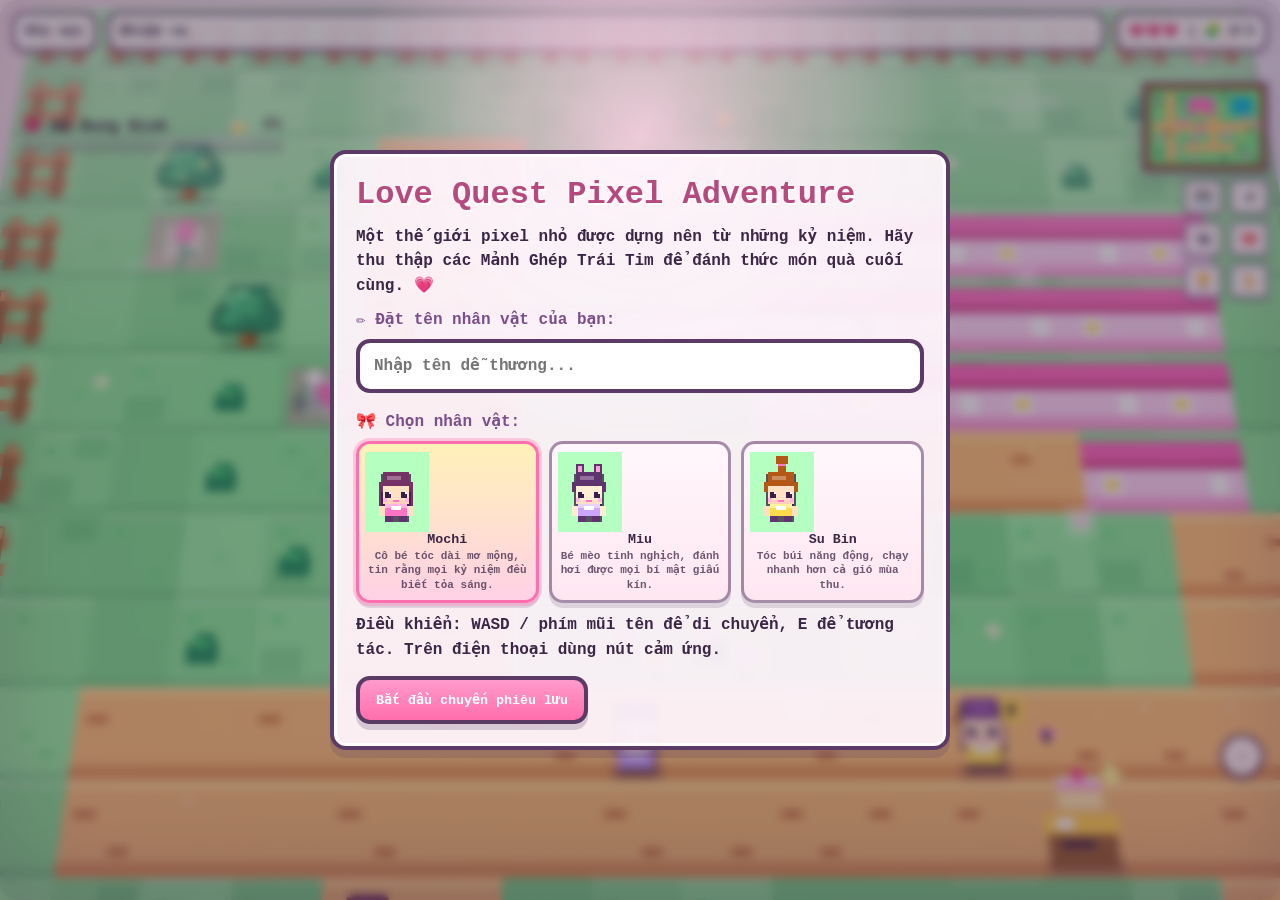
==== commit 234bb07d: "Nang cap do hoa: nuoc xanh ngoc + bai cat + la sen/hoa sen, co mong, cay nhieu lop, mau juicy hon" ====
--- a/index.html
+++ b/index.html
@@ -87,7 +87,7 @@
       image-rendering: pixelated;
       image-rendering: crisp-edges;
       background: #b8f7c1;
-      filter: saturate(1.08) contrast(1.04);
+      filter: saturate(1.22) contrast(1.08) brightness(1.02);
     }
 
     /* Góc nhìn 2.5D: nghiêng nhẹ mặt bàn chơi như sa bàn thu nhỏ. */
@@ -3144,15 +3144,29 @@
 
     function drawGrassTile(sx, sy, tx, ty) {
       const h = hash(tx, ty);
-      ctx.fillStyle = h % 3 === 0 ? "#b8f7c1" : h % 3 === 1 ? "#aeeeb7" : "#a4e7ad";
+      // Nền cỏ nhiều tông, có loang sáng/tối tạo chiều sâu kiểu painterly.
+      ctx.fillStyle = h % 3 === 0 ? "#9be4a6" : h % 3 === 1 ? "#8fdc9c" : "#85d493";
       ctx.fillRect(sx, sy, TILE, TILE);
       ctx.fillStyle = "rgba(255,255,255,0.16)";
       if (h % 2 === 0) ctx.fillRect(sx, sy, TILE, 2);
-      ctx.fillStyle = "#7fd890";
+      // Vệt cỏ đậm loang nhẹ.
+      ctx.fillStyle = "rgba(54, 140, 86, 0.18)";
+      if (h % 4 === 0) ctx.fillRect(sx + 2, sy + 18, 16, 10);
+      if (hash(tx + 7, ty) % 4 === 0) ctx.fillRect(sx + 16, sy + 2, 14, 9);
+      // Cọng cỏ.
+      ctx.fillStyle = "#6fce86";
       if (h % 2 === 0) ctx.fillRect(sx + 5, sy + 7, 4, 2);
       if (hash(tx + 1, ty) % 3 === 0) ctx.fillRect(sx + 20, sy + 22, 5, 2);
       if (hash(tx + 3, ty + 2) % 5 === 0) ctx.fillRect(sx + 13, sy + 16, 3, 2);
-      // Hoa cúc trắng nhỏ rải rác cho nền cỏ sinh động.
+      // Bụi cây nhỏ tròn (giống tham chiếu).
+      if (hash(tx + 9, ty + 4) % 13 === 0) {
+        ctx.fillStyle = "#2f8d61";
+        ctx.fillRect(sx + 6, sy + 16, 12, 8);
+        ctx.fillRect(sx + 9, sy + 13, 7, 6);
+        ctx.fillStyle = "#54c77d";
+        ctx.fillRect(sx + 8, sy + 15, 6, 3);
+      }
+      // Hoa cúc trắng nhỏ rải rác.
       if (hash(tx + 5, ty + 1) % 11 === 0) {
         ctx.fillStyle = "#fff7fb";
         ctx.fillRect(sx + 22, sy + 9, 2, 2);
@@ -3162,8 +3176,15 @@
         ctx.fillStyle = "#ffd166";
         ctx.fillRect(sx + 22, sy + 11, 2, 2);
       }
-      ctx.fillStyle = "rgba(74, 154, 98, 0.12)";
+      ctx.fillStyle = "rgba(54, 120, 80, 0.16)";
       ctx.fillRect(sx, sy + TILE - 3, TILE, 3);
+
+      // Viền cát mềm ở phía đất giáp nước (mặt còn lại của bãi biển).
+      const sand = "#f3dca8", sandLo = "#e3c184";
+      if (isWaterTile(tx, ty - 1)) { ctx.fillStyle = sand; ctx.fillRect(sx, sy, TILE, 6); ctx.fillStyle = sandLo; ctx.fillRect(sx, sy + 5, TILE, 2); }
+      if (isWaterTile(tx, ty + 1)) { ctx.fillStyle = sand; ctx.fillRect(sx, sy + TILE - 6, TILE, 6); ctx.fillStyle = sandLo; ctx.fillRect(sx, sy + TILE - 7, TILE, 2); }
+      if (isWaterTile(tx - 1, ty)) { ctx.fillStyle = sand; ctx.fillRect(sx, sy, 6, TILE); ctx.fillStyle = sandLo; ctx.fillRect(sx + 5, sy, 2, TILE); }
+      if (isWaterTile(tx + 1, ty)) { ctx.fillStyle = sand; ctx.fillRect(sx + TILE - 6, sy, 6, TILE); ctx.fillStyle = sandLo; ctx.fillRect(sx + TILE - 7, sy, 2, TILE); }
     }
 
     function drawPathTile(sx, sy, tx, ty) {
@@ -3186,40 +3207,115 @@
     function drawTreeTile(sx, sy, h) {
       // Tán cây đung đưa nhẹ theo gió.
       const sway = Math.round(Math.sin(visualClock * 1.6 + h % 7) * 1.2);
-      ctx.fillStyle = "rgba(59, 38, 69, 0.18)";
-      ctx.fillRect(sx + 6, sy + 25, 22, 5);
-      ctx.fillStyle = "#8b5a2b";
+      // Bóng đổ mềm hình elip dưới gốc.
+      ctx.fillStyle = "rgba(40, 80, 60, 0.22)";
+      ctx.fillRect(sx + 7, sy + 27, 20, 4);
+      ctx.fillStyle = "rgba(40, 80, 60, 0.14)";
+      ctx.fillRect(sx + 5, sy + 26, 24, 5);
+      // Thân cây có khối sáng tối.
+      ctx.fillStyle = "#7a4a22";
       ctx.fillRect(sx + 13, sy + 17, 7, 12);
-      ctx.fillStyle = "#b9793a";
-      ctx.fillRect(sx + 15, sy + 18, 2, 9);
-      // Viền tối quanh tán lá cho cây nổi khối hơn.
-      ctx.fillStyle = "#1f6b47";
-      ctx.fillRect(sx + 6 + sway, sy + 9, 20, 15);
-      ctx.fillRect(sx + 9 + sway, sy + 4, 15, 13);
-      ctx.fillRect(sx + 3 + sway, sy + 13, 26, 10);
+      ctx.fillStyle = "#a96a32";
+      ctx.fillRect(sx + 14, sy + 18, 3, 10);
+      ctx.fillStyle = "#c98a4a";
+      ctx.fillRect(sx + 15, sy + 19, 1, 8);
+      // Tán lá nhiều lớp tròn trịa: viền tối → thân lá → highlight.
+      ctx.fillStyle = "#1c6342";
+      ctx.fillRect(sx + 5 + sway, sy + 9, 22, 15);
+      ctx.fillRect(sx + 8 + sway, sy + 3, 16, 15);
+      ctx.fillRect(sx + 2 + sway, sy + 13, 28, 9);
       ctx.fillStyle = "#2f8d61";
-      ctx.fillRect(sx + 7 + sway, sy + 10, 18, 13);
-      ctx.fillRect(sx + 10 + sway, sy + 5, 13, 11);
-      ctx.fillRect(sx + 4 + sway, sy + 14, 24, 8);
-      ctx.fillStyle = "#54c77d";
-      ctx.fillRect(sx + 9 + sway, sy + 8, 8, 5);
-      ctx.fillRect(sx + 18 + sway, sy + 13, 5, 3);
-      ctx.fillStyle = h % 4 === 0 ? "#ff9fcb" : "#b8f7c1";
-      if (h % 3 === 0) ctx.fillRect(sx + 20 + sway, sy + 9, 3, 3);
+      ctx.fillRect(sx + 6 + sway, sy + 10, 20, 12);
+      ctx.fillRect(sx + 9 + sway, sy + 4, 14, 13);
+      ctx.fillRect(sx + 3 + sway, sy + 14, 26, 7);
+      ctx.fillStyle = "#46b377";
+      ctx.fillRect(sx + 8 + sway, sy + 7, 13, 9);
+      ctx.fillRect(sx + 5 + sway, sy + 15, 8, 5);
+      // Ánh sáng viền trên-trái.
+      ctx.fillStyle = "#7ee0a0";
+      ctx.fillRect(sx + 9 + sway, sy + 5, 7, 3);
+      ctx.fillRect(sx + 7 + sway, sy + 9, 3, 3);
+      ctx.fillStyle = "rgba(255,255,255,0.4)";
+      ctx.fillRect(sx + 10 + sway, sy + 5, 4, 1);
+      // Quả/hoa điểm xuyết.
+      ctx.fillStyle = h % 4 === 0 ? "#ff9fcb" : "#fff3a3";
+      if (h % 3 === 0) { ctx.fillRect(sx + 20 + sway, sy + 11, 3, 3); ctx.fillRect(sx + 12 + sway, sy + 17, 2, 2); }
+    }
+
+    // Một ô có phải là nước (kể cả viền ngoài bản đồ tính là cạn).
+    function isWaterTile(tx, ty) {
+      return tileAt(tx, ty) === "W";
+    }
+
+    function drawLilyPad(sx, sy, cx, cy, flower) {
+      const wob = Math.sin(visualClock * 1.8 + cx) * 1;
+      const x = sx + cx, y = sy + cy + wob;
+      // Bóng dưới mặt nước.
+      ctx.fillStyle = "rgba(20, 70, 90, 0.25)";
+      ctx.fillRect(x - 7, y + 2, 16, 4);
+      // Lá sen tròn có khía.
+      ctx.fillStyle = "#3f9b4f";
+      ctx.fillRect(x - 8, y - 3, 16, 7);
+      ctx.fillRect(x - 6, y - 5, 12, 11);
+      ctx.fillStyle = "#5cc56a";
+      ctx.fillRect(x - 6, y - 4, 11, 4);
+      ctx.fillStyle = "#8fe39a";
+      ctx.fillRect(x - 4, y - 3, 5, 2);
+      // Khía chữ V.
+      ctx.fillStyle = "#2bb0c4";
+      ctx.fillRect(x + 4, y, 5, 2);
+      if (flower) {
+        // Hoa sen hồng nở trên lá.
+        ctx.fillStyle = "#ff7ab6";
+        ctx.fillRect(x - 3, y - 9, 6, 4);
+        ctx.fillRect(x - 5, y - 7, 3, 3);
+        ctx.fillRect(x + 2, y - 7, 3, 3);
+        ctx.fillStyle = "#ffd1e6";
+        ctx.fillRect(x - 2, y - 8, 4, 2);
+        ctx.fillStyle = "#ffd166";
+        ctx.fillRect(x - 1, y - 7, 2, 2);
+      }
     }
 
     function drawWaterTile(sx, sy, tx, ty) {
-      const wave = Math.floor(Math.sin(visualClock * 3 + tx * 0.7 + ty) * 2);
-      ctx.fillStyle = "#70d7ee";
+      const h = hash(tx, ty);
+      const wave = Math.floor(Math.sin(visualClock * 2.6 + tx * 0.7 + ty) * 2);
+
+      // Nền nước xanh ngọc, có dải sâu hơn tạo cảm giác chiều sâu.
+      ctx.fillStyle = "#2bb0c4";
       ctx.fillRect(sx, sy, TILE, TILE);
-      ctx.fillStyle = "#4bb8d9";
-      ctx.fillRect(sx, sy + 8 + wave, TILE, 4);
-      ctx.fillRect(sx + 8, sy + 22 - wave, TILE - 8, 4);
-      ctx.fillStyle = "#dffaff";
-      if ((tx + ty) % 2 === 0) ctx.fillRect(sx + 7, sy + 14 + wave, 10, 2);
-      if (hash(tx, ty) % 5 === 0) ctx.fillRect(sx + 20, sy + 7 - wave, 5, 2);
-      ctx.fillStyle = "rgba(255,255,255,0.18)";
-      ctx.fillRect(sx, sy, TILE, 2);
+      ctx.fillStyle = "#1f93ad";
+      if (h % 2 === 0) ctx.fillRect(sx, sy + 14, TILE, TILE - 14);
+      ctx.fillStyle = "#178099";
+      if (h % 3 === 0) ctx.fillRect(sx + 6, sy + 20, TILE - 6, 8);
+
+      // Gợn sóng sáng chạy ngang.
+      ctx.fillStyle = "#58cfe0";
+      ctx.fillRect(sx, sy + 7 + wave, TILE, 3);
+      ctx.fillRect(sx + 8, sy + 22 - wave, TILE - 10, 3);
+      ctx.fillStyle = "rgba(220, 250, 255, 0.7)";
+      if ((tx + ty) % 2 === 0) ctx.fillRect(sx + 7, sy + 13 + wave, 9, 2);
+      if (h % 5 === 0) ctx.fillRect(sx + 19, sy + 6 - wave, 6, 2);
+
+      // Viền cát mềm ở nơi nước giáp đất (bãi biển).
+      const sand = "#f3dca8", sandLo = "#e3c184";
+      if (!isWaterTile(tx, ty - 1)) { ctx.fillStyle = sand; ctx.fillRect(sx, sy, TILE, 5); ctx.fillStyle = sandLo; ctx.fillRect(sx, sy + 4, TILE, 2); }
+      if (!isWaterTile(tx, ty + 1)) { ctx.fillStyle = sand; ctx.fillRect(sx, sy + TILE - 5, TILE, 5); ctx.fillStyle = sandLo; ctx.fillRect(sx, sy + TILE - 6, TILE, 2); }
+      if (!isWaterTile(tx - 1, ty)) { ctx.fillStyle = sand; ctx.fillRect(sx, sy, 5, TILE); ctx.fillStyle = sandLo; ctx.fillRect(sx + 4, sy, 2, TILE); }
+      if (!isWaterTile(tx + 1, ty)) { ctx.fillStyle = sand; ctx.fillRect(sx + TILE - 5, sy, 5, TILE); ctx.fillStyle = sandLo; ctx.fillRect(sx + TILE - 6, sy, 2, TILE); }
+
+      // Lá sen / hoa sen chỉ mọc ở vùng nước hở (4 phía đều là nước).
+      const openWater = isWaterTile(tx - 1, ty) && isWaterTile(tx + 1, ty) && isWaterTile(tx, ty - 1) && isWaterTile(tx, ty + 1);
+      if (openWater) {
+        if (h % 6 === 0) drawLilyPad(sx, sy, 16, 16, false);
+        else if (h % 11 === 0) drawLilyPad(sx, sy, 15, 18, true);
+        else if (hash(tx + 2, ty + 5) % 9 === 0) {
+          // Đốm sáng lấp lánh mặt nước.
+          ctx.fillStyle = "rgba(255,255,255,0.35)";
+          ctx.fillRect(sx + 10, sy + 9, 3, 2);
+          ctx.fillRect(sx + 22, sy + 18, 2, 2);
+        }
+      }
     }
 
     function drawFenceTile(sx, sy) {
@@ -3993,7 +4089,7 @@
       const scale = Math.min(w / cols, h / rows);
       const ox = Math.floor((w - cols * scale) / 2);
       const oy = Math.floor((h - rows * scale) / 2);
-      const colors = { G: "#9fe6aa", P: "#d8a36d", F: "#ff9fcb", T: "#2f8d61", W: "#70d7ee", X: "#8f653d", H: "#ff7ab6", R: "#8f8a98", S: "#261844", L: "#fff3a3" };
+      const colors = { G: "#85d493", P: "#e7bd83", F: "#ff9fcb", T: "#2f8d61", W: "#2bb0c4", X: "#8f653d", H: "#ff7ab6", R: "#8f8a98", S: "#261844", L: "#fff3a3" };
       for (let y = 0; y < rows; y++) {
         for (let x = 0; x < cols; x++) {
           mctx.fillStyle = colors[currentArea.map[y][x]] || "#b8f7c1";
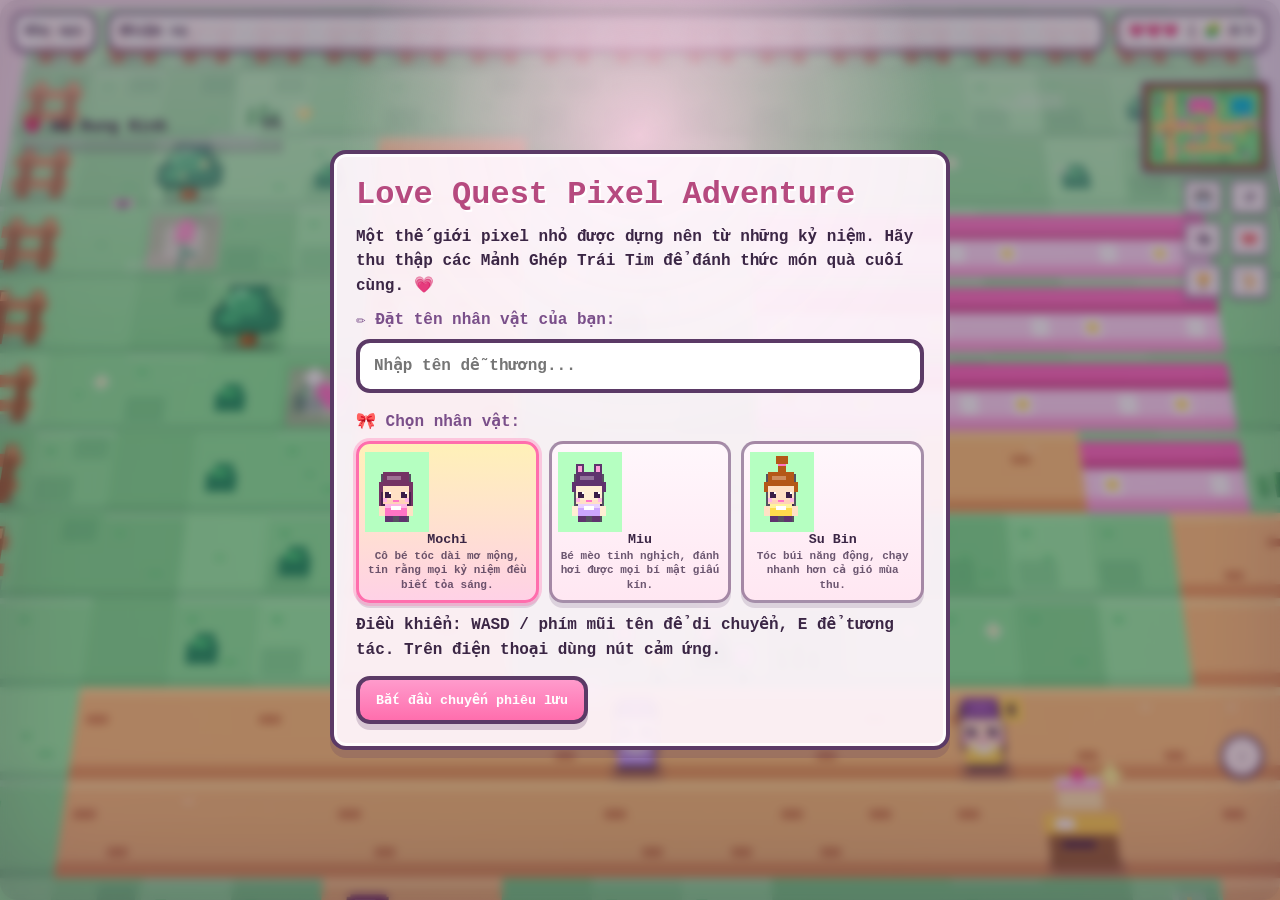
==== commit 8cf49f40: "Them chuong 5 Giang Duong Khoa Luan + chuong 6 Le Hoi, nhieu skin anime, cot truyen sau hon, do hoa " ====
--- a/index.html
+++ b/index.html
@@ -858,6 +858,8 @@
         garden: "Chương 2 · Khu Vườn Kỷ Niệm",
         challenge: "Chương 3 · Con Đường Thử Thách",
         house: "Chương 4 · Ngôi Nhà Bí Mật",
+        hall: "Chương 5 · Giảng Đường Khóa Luận",
+        festival: "Chương 6 · Lễ Hội Ánh Sao",
         stars: "Chương Cuối · Cánh Đồng Sao"
       },
 
@@ -879,6 +881,17 @@
         house: [
           "Ngôi nhà bí mật là nơi Người Gửi Quà cất điều khó nói nhất.",
           "Cánh cửa chỉ mở khi {name} đoán đúng lời cậu ấy thì thầm mỗi ngày."
+        ],
+        hall: [
+          "Cánh cửa mở ra... một giảng đường lớn rực ánh đèn.",
+          "Hôm nay là ngày {name} bảo vệ khóa luận tốt nghiệp 🎓",
+          "Cả hội đồng và những người thương đều đến để lắng nghe {name}.",
+          "Hãy bước lên bục, hít một hơi thật sâu, và toả sáng nhé!"
+        ],
+        festival: [
+          "Bảo vệ xong rồi! Cả thế giới nhỏ mở hội ăn mừng {name} 🎉",
+          "Đèn lồng, pháo hoa pixel và trà sữa miễn phí khắp nơi.",
+          "Hãy thắp sáng những chiếc đèn lồng chúc mừng trước khi tới Cánh Đồng Sao."
         ],
         stars: [
           "Cánh Đồng Sao — nơi mọi kỷ niệm hóa thành ánh sáng.",
@@ -958,18 +971,20 @@
 
       finalLetter: [
         "Gửi chị bé,",
+        "Trước hết: CHÚC MỪNG chị bé đã bảo vệ khóa luận thành công nha! 🎓💗 Anh tự hào về chị bé lắm đó.",
         "Anh tạo trò chơi nhỏ này để chị bé có một món quà thật riêng. Có thể nó không hoàn hảo, nhưng từng chi tiết trong game đều là điều anh muốn gửi đến chị bé: một chút vui vẻ, một chút bất ngờ, và thật nhiều sự quan tâm.",
+        "Cả một hành trình sáu chương vừa rồi là cách anh muốn nói: dù chị bé đi qua bao thử thách, anh vẫn luôn ở đây cổ vũ.",
         "Mong rằng khi chơi đến đây, chị bé sẽ mỉm cười một chút.",
-        "Cảm ơn chị bé vì đã bước vào thế giới nhỏ này của anh.",
         "P/s: Ly trà sữa cuối cùng là do chính tay chị bé pha đó — nhớ gửi ảnh cho anh nhà nha 🧋📸",
-        "Thương chị bé thật nhiều."
+        "Thương chị bé thật nhiều, tân cử nhân của anh."
       ],
 
       openingStory: [
         "Ngày xửa ngày xưa, có một người lặng lẽ gom từng kỷ niệm nhỏ...",
         "Người ấy được gọi là Người Gửi Quà — vì món quà nào của cậu cũng giấu một nhịp tim.",
-        "Cậu dựng nên cả một thế giới pixel: một thị trấn, một khu vườn, một con đường thử thách và một cánh đồng sao.",
-        "Nhưng thế giới ấy chỉ thật sự sống dậy khi có một người đặc biệt bước vào...",
+        "Cậu dựng nên cả một thế giới pixel sáu chương: thị trấn, khu vườn, con đường thử thách, ngôi nhà bí mật, một giảng đường, và một lễ hội ánh sao.",
+        "Cậu làm tất cả để mừng một điều rất lớn mà người ấy vừa làm được...",
+        "Nhưng thế giới ấy chỉ thật sự sống dậy khi có một người đặc biệt bước vào.",
         "Và hôm nay, {name} chính là người được mời 💗"
       ],
 
@@ -987,14 +1002,27 @@
       shopItems: [
         { id: "candyPack", name: "Túi kẹo ngọt", cost: 3, desc: "Hồi đầy tim năng lượng." },
         { id: "peaceCharm", name: "Bùa bình yên", cost: 5, desc: "Chặn một lần mất tim ở đường thử thách." },
-        { id: "ribbonSkin", name: "Nơ hồng pixel", cost: 6, desc: "Mở skin Nơ Hồng trong tủ đồ." }
+        { id: "ribbonSkin", name: "Nơ hồng pixel", cost: 6, desc: "Mở skin Nơ Hồng trong tủ đồ.", skin: "ribbon" },
+        { id: "skinSakura", name: "Skin Sakura 🌸", cost: 8, desc: "Thiếu nữ hoa anh đào, có cánh hoa trên tóc.", skin: "sakura" },
+        { id: "skinSailor", name: "Skin Thủy Thủ ⭐", cost: 9, desc: "Đồng phục thủy thủ anime, nơ xanh xinh.", skin: "sailor" },
+        { id: "skinNeko", name: "Skin Mèo Anime 🐱", cost: 10, desc: "Tai mèo dễ thương kiểu nekomimi.", skin: "neko" },
+        { id: "skinKitsune", name: "Skin Hồ Ly 🦊", cost: 12, desc: "Tai cáo cam rực, phong cách kitsune.", skin: "kitsune" },
+        { id: "skinAngel", name: "Skin Thiên Sứ 😇", cost: 14, desc: "Vầng hào quang lấp lánh trên đầu.", skin: "angel" },
+        { id: "skinMagical", name: "Skin Ma Pháp Thiếu Nữ ✨", cost: 16, desc: "Magical girl tím sao, lung linh nhất tủ đồ.", skin: "magical" }
       ],
 
       skins: [
         { id: "classic", name: "Chibi hồng", primary: "#ff7ab6", hair: "#6b3b5f", unlocked: true },
         { id: "violet", name: "Áo tím sao", primary: "#bfa2ff", hair: "#5b3a66", unlocked: false },
-        { id: "ribbon", name: "Nơ hồng trà sữa", primary: "#ff9fcb", hair: "#7a4f8a", unlocked: false },
-        { id: "milktea", name: "Trà sữa ấm", primary: "#d29a65", hair: "#6b3b5f", unlocked: false }
+        { id: "ribbon", name: "Nơ hồng trà sữa", primary: "#ff9fcb", hair: "#7a4f8a", acc: "bow", unlocked: false },
+        { id: "milktea", name: "Trà sữa ấm", primary: "#d29a65", hair: "#6b3b5f", unlocked: false },
+        { id: "sakura", name: "Sakura 🌸", primary: "#ff8fb0", hair: "#ffb3c6", acc: "blossom", unlocked: false },
+        { id: "sailor", name: "Thủy thủ ⭐", primary: "#5b8dd9", hair: "#3b2645", acc: "sailor", unlocked: false },
+        { id: "neko", name: "Mèo anime 🐱", primary: "#ffd166", hair: "#5b3a66", acc: "catears", unlocked: false },
+        { id: "kitsune", name: "Hồ ly 🦊", primary: "#ff8a3d", hair: "#e36a2a", acc: "foxears", unlocked: false },
+        { id: "angel", name: "Thiên sứ 😇", primary: "#fff3d6", hair: "#ffe08a", acc: "halo", unlocked: false },
+        { id: "magical", name: "Ma pháp thiếu nữ ✨", primary: "#c07bff", hair: "#9b5de5", acc: "star", unlocked: false },
+        { id: "grad", name: "Tân khoa 🎓", primary: "#2d2d44", hair: "#3b2645", acc: "gradcap", unlocked: false }
       ]
     };
 
@@ -1116,7 +1144,7 @@
     const keys = Object.create(null);
     const mobile = { up: false, down: false, left: false, right: false };
 
-    const STORAGE_KEY = "loveQuestPixelAdventureSave_v5";
+    const STORAGE_KEY = "loveQuestPixelAdventureSave_v6";
     const collectedIds = new Set();
     const achievements = [
       { id: "first_piece", name: "Mảnh Ghép Đầu Tiên", desc: "Nhận mảnh ghép trái tim số 1." },
@@ -1125,6 +1153,10 @@
       { id: "side_helper", name: "Người Tốt Của Thị Trấn", desc: "Hoàn thành đủ nhiệm vụ phụ." },
       { id: "secret_found", name: "Thám Tử Tim Hồng", desc: "Tìm được bí mật ẩn." },
       { id: "no_hurt", name: "Chị Bé Can Đảm", desc: "Mở rương thử thách khi chưa va chướng ngại." },
+      { id: "thesis_master", name: "Tân Khoa Xuất Sắc 🎓", desc: "Bảo vệ khóa luận thành công ở Giảng Đường." },
+      { id: "festival_star", name: "Ngôi Sao Lễ Hội 🎉", desc: "Thắp sáng đủ đèn lồng chúc mừng." },
+      { id: "pet_friend", name: "Bạn Của Muôn Loài 🐾", desc: "Làm quen đủ 4 bé pet trong thế giới." },
+      { id: "fashionista", name: "Tín Đồ Thời Trang 👗", desc: "Mở khóa từ 5 skin trở lên." },
       { id: "sweet_ending", name: "Ending Ngọt Nhất", desc: "Mở kết thúc với độ rung rinh cao." }
     ];
 
@@ -1161,6 +1193,11 @@
       gotPiece1: false,
       gotPiece2: false,
       gotPiece3: false,
+      housePassed: false,
+      gotDiploma: false,
+      festivalReady: false,
+      lanternsLit: 0,
+      crittersMet: 0,
       finalGiftOpened: false,
       love: 0,
       stars: 0,
@@ -1251,6 +1288,8 @@
         garden: createGarden(),
         challenge: createChallenge(),
         house: createHouse(),
+        hall: createHall(),
+        festival: createFestival(),
         stars: createStars()
       };
       return { areas };
@@ -1553,6 +1592,113 @@
         objects,
         quest: () => "Nhiệm vụ: nhập mật mã ở cửa Ngôi Nhà Bí Mật.",
         theme: "house"
+      };
+    }
+
+    function createHall() {
+      // Giảng đường bảo vệ khóa luận: sàn lát đá hoa, sân khấu phía trên.
+      const map = makeMap(22, 16, "M");
+      rect(map, 0, 0, 22, 1, "X");
+      rect(map, 0, 15, 22, 1, "X");
+      rect(map, 0, 0, 1, 16, "X");
+      rect(map, 21, 0, 1, 16, "X");
+
+      // Bệ sân khấu phía trên (dùng tile nhà hồng làm phông nền sân khấu).
+      rect(map, 3, 1, 16, 2, "H");
+      // Thảm đỏ lối đi giữa.
+      rect(map, 10, 4, 2, 11, "P");
+
+      const objects = [];
+      // Bục thuyết trình — nơi bảo vệ khóa luận.
+      objects.push(obj("podium", "podium", 10, 5, {
+        w: 30, h: 26, solid: true,
+        interact: target => defendThesis(target)
+      }));
+
+      // Hội đồng chấm khóa luận.
+      objects.push(obj("judge_1", "npc", 5, 4, { solid: true, data: { role: "judge", color: "#7bdff2" }, interact: () => openDialog(["Giám khảo 1 📋: Phần trình bày của {name} rất mạch lạc và đầy tâm huyết!"]) }));
+      objects.push(obj("judge_2", "npc", 16, 4, { solid: true, data: { role: "judge", color: "#ffb86b" }, interact: () => openDialog(["Giám khảo 2 📋: Hội đồng đánh giá rất cao. {name} xứng đáng điểm tuyệt đối!"]) }));
+      objects.push(obj("judge_3", "npc", 4, 9, { solid: true, data: { role: "judge", color: "#bfa2ff" }, interact: () => openDialog(["Cô hướng dẫn 🌷: Cô tự hào về {name} lắm. Bước lên bục và toả sáng đi nào!"]) }));
+
+      // Hàng ghế khán giả hai bên.
+      [[4,11],[6,11],[4,13],[6,13],[15,11],[17,11],[15,13],[17,13]].forEach(([x,y], i) => {
+        objects.push(obj(`seat_${i}`, "seat", x, y, { w: 24, h: 22 }));
+      });
+
+      objects.push(obj("gate_hall", "gate", 20, 8, {
+        w: 28, h: 32, solid: true,
+        data: { to: "festival", require: "gotDiploma" },
+        interact: () => useGate("festival", "gotDiploma")
+      }));
+
+      return {
+        id: "hall",
+        name: "Giảng Đường Khóa Luận",
+        map: toRows(map),
+        start: { tx: 10, ty: 13 },
+        objects,
+        quest: () => player.gotDiploma
+          ? "Nhiệm vụ: ra cổng phải để tới Lễ Hội Ánh Sao ăn mừng!"
+          : "Nhiệm vụ: bước lên bục (giữa giảng đường) và nhấn E để bảo vệ khóa luận.",
+        theme: "hall"
+      };
+    }
+
+    function createFestival() {
+      // Lễ hội đêm ăn mừng: quảng trường có đèn lồng, sân khấu, pháo hoa.
+      const map = makeMap(26, 18, "G");
+      rect(map, 0, 0, 26, 1, "X");
+      rect(map, 0, 17, 26, 1, "X");
+      rect(map, 0, 0, 1, 18, "X");
+      rect(map, 25, 0, 1, 18, "X");
+
+      // Quảng trường lát gạch.
+      rect(map, 3, 8, 20, 3, "P");
+      rect(map, 11, 3, 3, 13, "P");
+      rect(map, 6, 5, 2, 9, "F");
+      rect(map, 18, 5, 2, 9, "F");
+
+      // Sân khấu nhỏ phía trên.
+      rect(map, 9, 2, 7, 2, "H");
+      [[2,2],[23,2],[2,15],[23,15],[5,14],[20,14]].forEach(([x,y]) => put(map, x, y, "T"));
+
+      const objects = [];
+      objects.push(obj("npc_festival", "npc", 12, 4, { solid: true, data: { role: "host", color: "#ff9fcb" }, interact: () => openDialog(["MC Lễ Hội 🎤: Xin một tràng pháo tay cho tân khoa {name} nào!", "MC Lễ Hội 🎤: Thắp sáng đủ 5 chiếc đèn lồng chúc mừng để mở đường tới Cánh Đồng Sao nha!"]) }));
+
+      // Năm chiếc đèn lồng cần thắp sáng.
+      [[5,7],[20,7],[7,12],[18,12],[13,13]].forEach(([x,y], i) => {
+        objects.push(obj(`lantern_${i}`, "lantern", x, y, {
+          interact: target => lightLantern(target)
+        }));
+      });
+
+      // Quầy trà sữa miễn phí (trang trí, hồi năng lượng).
+      objects.push(obj("festival_stall", "teaStand", 4, 11, {
+        w: 30, h: 28,
+        interact: () => { player.energy = player.maxEnergy; addLove(2, "trà sữa lễ hội"); openDialog(["Quầy trà sữa lễ hội rót tặng {name} một ly mát lạnh 🧋", "Năng lượng đầy lại rồi nè!"]); sfx("pickup"); }
+      }));
+
+      objects.push(obj("critter_corgi", "critter", 21, 11, {
+        data: { kind: "puppy", name: "Cọc Lễ Hội", hello: "đeo nơ hội chợ, sủa mừng {name} 🐶🎉", again: "ngậm một que kẹo bông chạy vòng quanh {name} 🍡" },
+        interact: target => petCritter(target)
+      }));
+
+      objects.push(obj("gate_festival", "gate", 24, 9, {
+        w: 28, h: 32, solid: true,
+        data: { to: "stars", require: "festivalReady" },
+        interact: () => useGate("stars", "festivalReady")
+      }));
+
+      return {
+        id: "festival",
+        name: "Lễ Hội Ánh Sao",
+        map: toRows(map),
+        start: { tx: 2, ty: 9 },
+        objects,
+        quest: () => player.festivalReady
+          ? "Nhiệm vụ: ra cổng phải để tới Cánh Đồng Sao nhận quà cuối!"
+          : `Nhiệm vụ: thắp sáng đèn lồng chúc mừng (${player.lanternsLit}/5).`,
+        theme: "festival"
       };
     }
 
@@ -1687,8 +1833,8 @@
       butterflies.length = 0;
       if (["town", "garden", "house"].includes(currentArea.id)) {
         for (let i = 0; i < 7; i++) butterflies.push(makeButterfly(false));
-      } else if (currentArea.id === "stars") {
-        for (let i = 0; i < 10; i++) butterflies.push(makeButterfly(true));
+      } else if (currentArea.id === "stars" || currentArea.id === "festival") {
+        for (let i = 0; i < 12; i++) butterflies.push(makeButterfly(true));
       }
     }
 
@@ -1742,6 +1888,11 @@
         gotPiece1: false,
         gotPiece2: false,
         gotPiece3: false,
+        housePassed: false,
+        gotDiploma: false,
+        festivalReady: false,
+        lanternsLit: 0,
+        crittersMet: 0,
         finalGiftOpened: false,
         love: 0,
         stars: 0,
@@ -2081,10 +2232,63 @@
       sfx("memory");
       if (!target.state.petted) {
         target.state.petted = true;
+        player.crittersMet += 1;
         addLove(2, `làm quen ${k.name}`);
+        if (player.crittersMet >= 4) unlockAchievement("pet_friend");
         openDialog([`${k.name} ${k.hello}`, "(+2% rung rinh khi làm quen bạn nhỏ mới 🐾)"]);
       } else {
         openDialog([`${k.name} ${k.again}`]);
+      }
+    }
+
+    // Bảo vệ khóa luận ở Giảng Đường (Chương 5).
+    function defendThesis(target) {
+      if (player.gotDiploma) {
+        openDialog(["Tấm bằng đã nằm gọn trong tay {name} rồi đó. Hội đồng vẫn đang vỗ tay không ngớt 👏"]);
+        return;
+      }
+      openDialog([
+        "{name} bước lên bục, tim đập thình thịch...",
+        "\"Em xin phép bắt đầu phần bảo vệ khóa luận của mình ạ!\"",
+        "{name} trình bày trôi chảy, trả lời câu hỏi hội đồng thật tự tin.",
+        "Hội đồng hội ý... rồi đồng loạt mỉm cười.",
+        "🎓 CHÚC MỪNG! {name} đã BẢO VỆ KHÓA LUẬN THÀNH CÔNG! 🎉",
+        "Mở khóa skin Tân Khoa 🎓 và nhận 6 sao nhỏ ⭐"
+      ], () => {
+        player.gotDiploma = true;
+        if (!player.unlockedSkins.includes("grad")) player.unlockedSkins.push("grad");
+        addLove(15, "bảo vệ khóa luận thành công");
+        addStars(6);
+        unlockAchievement("thesis_master");
+        completeQuest();
+        burst(player.x + player.w / 2, player.y - 6, CONFIG.colors.warm, 60, "spark");
+        burst(player.x + player.w / 2, player.y - 6, CONFIG.colors.primary, 40, "heart");
+        showToast("Tân khoa của anh đây rồi! 🎓💗");
+      });
+      sfx("complete");
+    }
+
+    // Thắp đèn lồng ở Lễ Hội Ánh Sao (Chương 6).
+    function lightLantern(target) {
+      if (target.state.lit) {
+        openDialog(["Chiếc đèn lồng này đã sáng rồi, ấm áp ghê 🏮"]);
+        return;
+      }
+      target.state.lit = true;
+      markCollected(target.id);
+      player.lanternsLit += 1;
+      addLove(2, "thắp đèn lồng chúc mừng");
+      burst(target.x + 12, target.y + 8, CONFIG.colors.warm, 18, "spark");
+      sfx("pickup");
+      if (player.lanternsLit >= 5 && !player.festivalReady) {
+        player.festivalReady = true;
+        addStars(4);
+        unlockAchievement("festival_star");
+        completeQuest();
+        openDialog(["Cả 5 chiếc đèn lồng cùng bừng sáng! 🏮🏮🏮🏮🏮", "Pháo hoa pixel nở rộ trên bầu trời lễ hội 🎆", "Con đường tới Cánh Đồng Sao đã mở. Nhận 4 sao nhỏ ⭐"]);
+        burst(player.x + player.w / 2, player.y - 20, CONFIG.colors.primary, 50, "heart");
+      } else {
+        openDialog([`Đèn lồng bừng sáng! Đã thắp ${player.lanternsLit}/5 chiếc 🏮`]);
       }
     }
 
@@ -2196,7 +2400,12 @@
       player.boughtItems.push(id);
       if (id === "candyPack") player.energy = player.maxEnergy;
       if (id === "peaceCharm") player.shield += 1;
-      if (id === "ribbonSkin" && !player.unlockedSkins.includes("ribbon")) player.unlockedSkins.push("ribbon");
+      // Mở khóa skin nếu món đồ gắn với một skin.
+      if (item.skin && !player.unlockedSkins.includes(item.skin)) {
+        player.unlockedSkins.push(item.skin);
+        showToast(`Mở khóa skin: ${item.name} 🎀`);
+        if (player.unlockedSkins.length >= 5) unlockAchievement("fashionista");
+      }
       addLove(3, "mua đồ dễ thương");
       sfx("complete");
       renderShop();
@@ -2267,6 +2476,7 @@
           x: player.x, y: player.y, area: currentArea.id,
           energy: player.energy, pieces: player.pieces, townHearts: player.townHearts,
           memoriesRead: player.memoriesRead, gotPiece1: player.gotPiece1, gotPiece2: player.gotPiece2, gotPiece3: player.gotPiece3,
+          housePassed: player.housePassed, gotDiploma: player.gotDiploma, festivalReady: player.festivalReady, lanternsLit: player.lanternsLit, crittersMet: player.crittersMet,
           finalGiftOpened: player.finalGiftOpened, love: player.love, stars: player.stars, shield: player.shield,
           flawlessChallenge: player.flawlessChallenge, cakeBaked: player.cakeBaked, hasPet: player.hasPet, customTea: player.customTea, teaPerfect: player.teaPerfect,
           currentSkin: player.currentSkin, unlockedSkins: player.unlockedSkins, boughtItems: player.boughtItems,
@@ -2304,12 +2514,13 @@
         area.objects.forEach(item => {
           if (collectedIds.has(item.id)) {
             if (["heartItem", "candy", "bouquet", "starBit"].includes(item.type)) item.active = false;
-            if (["memory", "waterFlower", "clue", "happyCloud", "secret", "chest"].includes(item.type)) {
+            if (["memory", "waterFlower", "clue", "happyCloud", "secret", "chest", "lantern"].includes(item.type)) {
               item.state.read = true;
               item.state.watered = true;
               item.state.taken = true;
               item.state.happy = true;
               item.state.found = true;
+              item.state.lit = true;
               if (item.type === "chest") item.state.open = true;
             }
           }
@@ -2337,8 +2548,9 @@
         closePassword();
         showToast("Cánh cửa đã mở! 💗");
         addLove(6, "mở khóa nhà bí mật");
+        player.housePassed = true;
         sfx("unlock");
-        setArea("stars");
+        setArea("hall");
       } else {
         ui.passwordError.textContent = "Sai rồi nè, thử nghĩ ngọt hơn chút đi 😽";
         sfx("locked");
@@ -2796,7 +3008,7 @@
           else item.y = item.state.baseY + sway;
         }
 
-        if (["npc", "shopNpc", "gate", "memory", "chest", "door", "gift", "milkTea", "teaStand", "bouquet", "secret", "waterFlower", "happyCloud", "clue", "starBit", "critter"].includes(item.type)) {
+        if (["npc", "shopNpc", "gate", "memory", "chest", "door", "gift", "milkTea", "teaStand", "bouquet", "secret", "waterFlower", "happyCloud", "clue", "starBit", "critter", "podium", "lantern"].includes(item.type)) {
           const d = distance(player, item);
           if (d < 45 && d < nearestDist) {
             nearestDist = d;
@@ -3095,6 +3307,20 @@
         ctx.fillRect(sx + 10, sy + 9, 12, 8);
         ctx.fillStyle = "#fff7fb";
         ctx.fillRect(sx + 13, sy + 11, 5, 2);
+        return;
+      }
+
+      if (tile === "M") {
+        // Sàn đá hoa giảng đường: ô caro kem nhạt, viền sáng.
+        const checker = (tx + ty) % 2 === 0;
+        ctx.fillStyle = checker ? "#fbeede" : "#f3e0c9";
+        ctx.fillRect(sx, sy, TILE, TILE);
+        ctx.fillStyle = "rgba(255,255,255,0.45)";
+        ctx.fillRect(sx, sy, TILE, 2);
+        ctx.fillRect(sx, sy, 2, TILE);
+        ctx.fillStyle = "rgba(150, 110, 80, 0.14)";
+        ctx.fillRect(sx, sy + TILE - 2, TILE, 2);
+        ctx.fillRect(sx + TILE - 2, sy, 2, TILE);
         return;
       }
 
@@ -3165,6 +3391,17 @@
         ctx.fillRect(sx + 9, sy + 13, 7, 6);
         ctx.fillStyle = "#54c77d";
         ctx.fillRect(sx + 8, sy + 15, 6, 3);
+      }
+      // Bụi cỏ cao kiểu Pokémon, đung đưa nhẹ.
+      if (hash(tx + 2, ty + 8) % 9 === 0) {
+        const sw = Math.round(Math.sin(visualClock * 2 + tx) * 1);
+        ctx.fillStyle = "#3f9b5a";
+        ctx.fillRect(sx + 6 + sw, sy + 18, 3, 8);
+        ctx.fillRect(sx + 11, sy + 16, 3, 10);
+        ctx.fillRect(sx + 16 - sw, sy + 19, 3, 7);
+        ctx.fillStyle = "#5cc56a";
+        ctx.fillRect(sx + 11, sy + 16, 1, 5);
+        ctx.fillRect(sx + 7 + sw, sy + 19, 1, 4);
       }
       // Hoa cúc trắng nhỏ rải rác.
       if (hash(tx + 5, ty + 1) % 11 === 0) {
@@ -3428,7 +3665,75 @@
         case "critter":
           drawCritter(x, y, item);
           break;
-      }
+        case "podium":
+          drawPodium(x, y, item);
+          break;
+        case "lantern":
+          drawLantern(x, y, item);
+          break;
+        case "seat":
+          drawSeat(x, y);
+          break;
+      }
+    }
+
+    function drawPodium(x, y, item) {
+      drawBlobShadow(x + 2, y + 22, 26, 5);
+      // Bục gỗ trang trọng có thảm đỏ và huy hiệu.
+      ctx.fillStyle = "#7a4a22";
+      ctx.fillRect(x + 6, y + 6, 18, 20);
+      ctx.fillStyle = "#a96a32";
+      ctx.fillRect(x + 8, y + 8, 14, 16);
+      ctx.fillStyle = "#b64a7f";
+      ctx.fillRect(x + 4, y + 4, 22, 5);
+      ctx.fillStyle = "#ffd166";
+      ctx.fillRect(x + 13, y + 12, 4, 6);
+      ctx.fillStyle = "#fff3a3";
+      ctx.fillRect(x + 14, y + 13, 2, 2);
+      // Micro nhỏ.
+      ctx.fillStyle = "#3b2645";
+      ctx.fillRect(x + 14, y - 2, 2, 8);
+      ctx.fillStyle = "#8f8a98";
+      ctx.fillRect(x + 13, y - 4, 4, 3);
+      if (!player.gotDiploma) drawSparkle(x + 24, y - 2, "#fff3a3");
+    }
+
+    function drawLantern(x, y, item) {
+      const lit = item.state.lit;
+      const sway = Math.sin(visualClock * 2 + x * 0.1) * 1;
+      const lx = Math.floor(x + 8 + sway);
+      drawBlobShadow(x + 4, y + 22, 16, 4);
+      // Dây treo.
+      ctx.fillStyle = "#7a4a22";
+      ctx.fillRect(lx + 5, y - 4, 2, 6);
+      // Thân đèn lồng.
+      if (lit) drawCollectibleHalo(lx + 6, y + 10, CONFIG.colors.warm);
+      ctx.fillStyle = lit ? "#ff5a4f" : "#9b5e5a";
+      ctx.fillRect(lx, y + 2, 12, 14);
+      ctx.fillRect(lx + 2, y, 8, 18);
+      ctx.fillStyle = lit ? "#ffd166" : "#6f4a48";
+      ctx.fillRect(lx + 3, y + 5, 6, 8);
+      if (lit) {
+        ctx.fillStyle = "#fff3a3";
+        ctx.fillRect(lx + 5, y + 7, 2, 4);
+      }
+      ctx.fillStyle = "#b64a7f";
+      ctx.fillRect(lx + 2, y - 1, 8, 2);
+      ctx.fillRect(lx + 2, y + 16, 8, 2);
+      ctx.fillStyle = "#ffd166";
+      ctx.fillRect(lx + 4, y + 18, 4, 3);
+      if (!lit) drawSparkle(lx + 12, y, "#fff7fb");
+    }
+
+    function drawSeat(x, y) {
+      drawBlobShadow(x + 3, y + 20, 18, 4);
+      ctx.fillStyle = "#7a4f8a";
+      ctx.fillRect(x + 4, y + 6, 16, 12);
+      ctx.fillStyle = "#9d72ad";
+      ctx.fillRect(x + 4, y + 4, 16, 4);
+      ctx.fillStyle = "#5b3a66";
+      ctx.fillRect(x + 5, y + 17, 3, 4);
+      ctx.fillRect(x + 16, y + 17, 3, 4);
     }
 
     function drawCritter(x, y, item) {
@@ -3513,8 +3818,9 @@
       const clock = opts.clock || 0;
       const charDef = opts.charDef;
       const outfit = opts.outfit || charDef.outfit;
-      const hair = charDef.hair;
+      const hair = opts.hairOverride || charDef.hair;
       const skinTone = charDef.skinTone;
+      const accessory = opts.accessory || null;
 
       const bob = moving ? Math.sin(step) * 1.8 : Math.sin(clock * 2.2) * 0.35;
       const foot = moving ? Math.sign(Math.sin(step)) : 0;
@@ -3614,6 +3920,75 @@
       g.fillRect(x + 12, baseY + 23, 4, 3 + Math.max(0, -foot));
       g.fillStyle = "#fff7fb";
       if (moving) g.fillRect(x + (foot > 0 ? 5 : 12), baseY + 26, 4, 1);
+
+      // Phụ kiện skin anime (vẽ trên cùng, trên đầu nhân vật).
+      drawAccessory(g, x, baseY, accessory, clock);
+    }
+
+    function drawAccessory(g, x, baseY, acc, clock) {
+      if (!acc) return;
+      if (acc === "catears") {
+        g.fillStyle = "#3b2645";
+        g.fillRect(x + 4, baseY - 4, 4, 5);
+        g.fillRect(x + 13, baseY - 4, 4, 5);
+        g.fillStyle = "#ff9fcb";
+        g.fillRect(x + 5, baseY - 3, 2, 3);
+        g.fillRect(x + 14, baseY - 3, 2, 3);
+      } else if (acc === "foxears") {
+        g.fillStyle = "#e36a2a";
+        g.fillRect(x + 3, baseY - 5, 5, 6);
+        g.fillRect(x + 13, baseY - 5, 5, 6);
+        g.fillStyle = "#fff7fb";
+        g.fillRect(x + 4, baseY - 2, 3, 3);
+        g.fillRect(x + 14, baseY - 2, 3, 3);
+      } else if (acc === "halo") {
+        const glow = 0.5 + Math.sin(clock * 3) * 0.3;
+        g.save();
+        g.globalAlpha = glow;
+        g.fillStyle = "#fff3a3";
+        g.fillRect(x + 5, baseY - 5, 11, 2);
+        g.fillRect(x + 4, baseY - 4, 2, 2);
+        g.fillRect(x + 15, baseY - 4, 2, 2);
+        g.restore();
+      } else if (acc === "bow") {
+        g.fillStyle = "#ff4f8b";
+        g.fillRect(x + 3, baseY - 2, 4, 5);
+        g.fillRect(x + 14, baseY - 2, 4, 5);
+        g.fillStyle = "#ffd1e6";
+        g.fillRect(x + 9, baseY - 1, 3, 3);
+      } else if (acc === "blossom") {
+        g.fillStyle = "#ff7ab6";
+        g.fillRect(x + 3, baseY, 3, 3);
+        g.fillRect(x + 14, baseY + 2, 3, 3);
+        g.fillStyle = "#fff7fb";
+        g.fillRect(x + 4, baseY + 1, 1, 1);
+        // Cánh hoa rơi nhẹ.
+        g.fillStyle = "#ffd1e6";
+        g.fillRect(x + 18, Math.floor(baseY + (clock * 12 % 18)), 2, 2);
+      } else if (acc === "sailor") {
+        g.fillStyle = "#fff7fb";
+        g.fillRect(x + 5, baseY + 16, 11, 3);
+        g.fillStyle = "#5b8dd9";
+        g.fillRect(x + 5, baseY + 16, 11, 1);
+        g.fillStyle = "#ff4f8b";
+        g.fillRect(x + 9, baseY + 18, 3, 3);
+      } else if (acc === "star") {
+        const tw = 0.6 + Math.sin(clock * 4) * 0.4;
+        g.save();
+        g.globalAlpha = tw;
+        g.fillStyle = "#fff3a3";
+        g.fillRect(x + 9, baseY - 6, 2, 6);
+        g.fillRect(x + 7, baseY - 4, 6, 2);
+        g.restore();
+      } else if (acc === "gradcap") {
+        // Mũ cử nhân + tua rua vàng.
+        g.fillStyle = "#2d2d44";
+        g.fillRect(x + 2, baseY, 17, 3);
+        g.fillRect(x + 6, baseY - 3, 9, 4);
+        g.fillStyle = "#ffd166";
+        g.fillRect(x + 16, baseY, 2, 7);
+        g.fillRect(x + 15, baseY + 6, 4, 2);
+      }
     }
 
     function drawPlayer() {
@@ -3623,14 +3998,17 @@
 
       const charDef = getCharacter();
       const skin = getSkin();
-      const outfit = player.currentSkin === "classic" ? charDef.outfit : skin.primary;
+      const isClassic = player.currentSkin === "classic";
+      const outfit = isClassic ? charDef.outfit : skin.primary;
       drawHeroSprite(ctx, x, y, {
         dir: player.dir,
         moving: player.moving,
         step: player.step,
         clock: visualClock,
         charDef,
-        outfit
+        outfit,
+        hairOverride: isClassic ? null : skin.hair,
+        accessory: isClassic ? null : skin.acc
       });
     }
 
@@ -4059,7 +4437,21 @@
       const cycle = (worldTime / 38) % 1;
       const night = Math.max(0, Math.sin(cycle * Math.PI * 2 - Math.PI / 2));
       ctx.save();
-      if (currentArea.id !== "stars") {
+
+      // Lễ hội: hoàng hôn tím ấm cố định + ánh đèn lồng vàng.
+      if (currentArea.id === "festival") {
+        ctx.globalAlpha = 0.26;
+        ctx.fillStyle = "#3a2358";
+        ctx.fillRect(0, 0, VIEW_W, VIEW_H);
+        ctx.globalAlpha = 0.12;
+        ctx.fillStyle = "#ffb04f";
+        ctx.fillRect(0, VIEW_H * 0.4, VIEW_W, VIEW_H * 0.6);
+      } else if (currentArea.id === "hall") {
+        // Giảng đường: ánh đèn vàng ấm trang trọng.
+        ctx.globalAlpha = 0.1;
+        ctx.fillStyle = "#ffd166";
+        ctx.fillRect(0, 0, VIEW_W, VIEW_H);
+      } else if (currentArea.id !== "stars") {
         ctx.globalAlpha = night * 0.18;
         ctx.fillStyle = "#2d1b4d";
         ctx.fillRect(0, 0, VIEW_W, VIEW_H);
@@ -4067,8 +4459,8 @@
         ctx.fillStyle = "#ffd166";
         ctx.fillRect(0, 0, VIEW_W, VIEW_H);
       }
-      if (night > 0.15 || currentArea.id === "stars") {
-        ctx.globalAlpha = currentArea.id === "stars" ? 0.38 : night * 0.28;
+      if (night > 0.15 || currentArea.id === "stars" || currentArea.id === "festival") {
+        ctx.globalAlpha = (currentArea.id === "stars" || currentArea.id === "festival") ? 0.38 : night * 0.28;
         for (let i = 0; i < 28; i++) {
           const x = (hash(i, 7) % VIEW_W);
           const y = (hash(i, 11) % 160) + 12;
@@ -4089,7 +4481,7 @@
       const scale = Math.min(w / cols, h / rows);
       const ox = Math.floor((w - cols * scale) / 2);
       const oy = Math.floor((h - rows * scale) / 2);
-      const colors = { G: "#85d493", P: "#e7bd83", F: "#ff9fcb", T: "#2f8d61", W: "#2bb0c4", X: "#8f653d", H: "#ff7ab6", R: "#8f8a98", S: "#261844", L: "#fff3a3" };
+      const colors = { G: "#85d493", P: "#e7bd83", F: "#ff9fcb", T: "#2f8d61", W: "#2bb0c4", X: "#8f653d", H: "#ff7ab6", R: "#8f8a98", S: "#261844", L: "#fff3a3", M: "#fbeede" };
       for (let y = 0; y < rows; y++) {
         for (let x = 0; x < cols; x++) {
           mctx.fillStyle = colors[currentArea.map[y][x]] || "#b8f7c1";
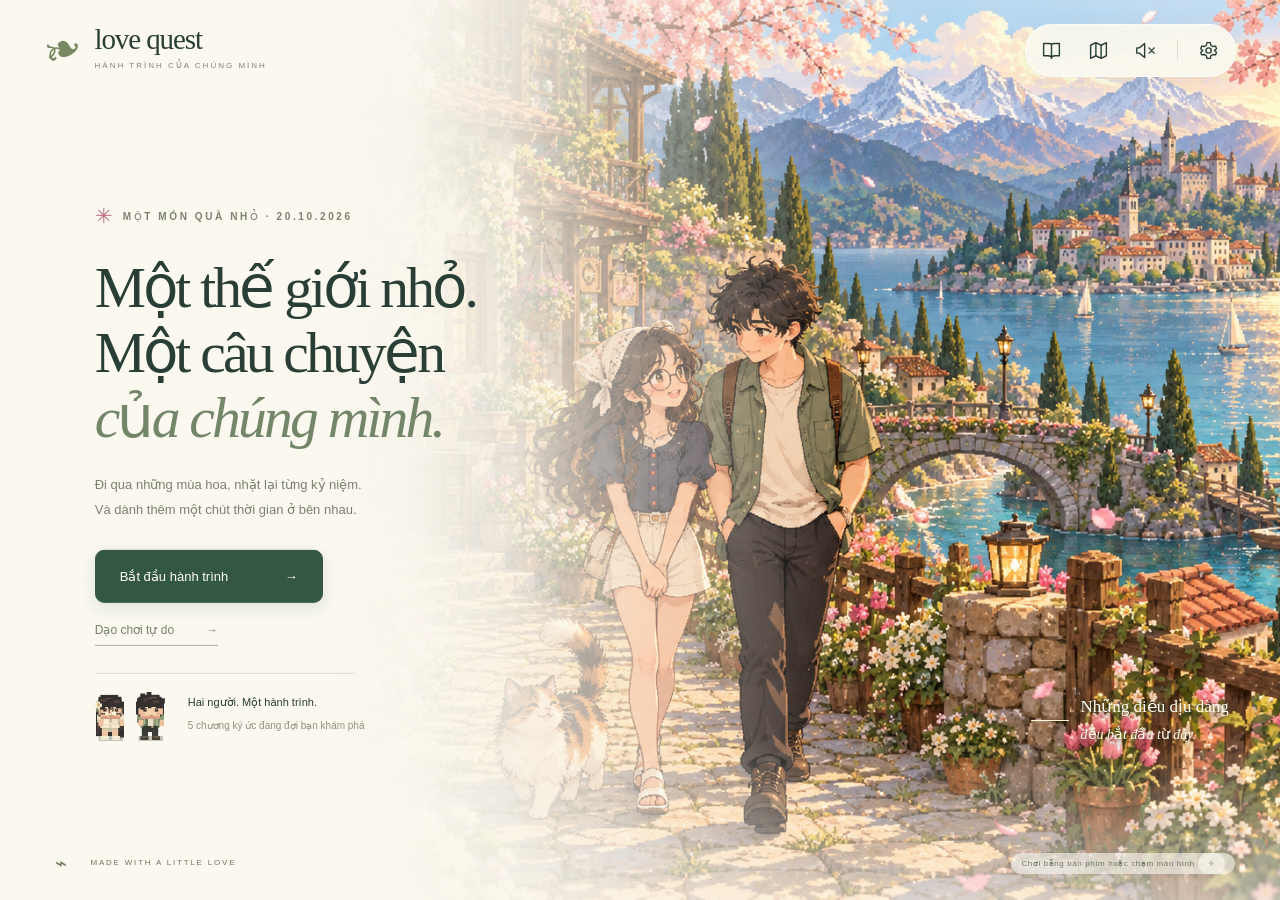
==== commit d3542175: "Build responsive Love Quest memory adventure with pixel world" ====
--- a/index.html
+++ b/index.html
@@ -1,4915 +1,86 @@
-<!DOCTYPE html>
+<!doctype html>
 <html lang="vi">
 <head>
-  <meta charset="UTF-8" />
-  <meta name="viewport" content="width=device-width, initial-scale=1.0, user-scalable=no" />
-  <title>Love Quest Pixel Adventure - Deluxe Graphics</title>
-  <style>
-    :root {
-      --primary: #ff7ab6;
-      --primary-2: #ffd1e6;
-      --accent: #bfa2ff;
-      --warm: #ffd166;
-      --mint: #b8f7c1;
-      --ink: #3b2645;
-      --panel: rgba(255, 246, 252, 0.94);
-      --shadow: rgba(59, 38, 69, 0.28);
-    }
+  <meta charset="utf-8">
+  <meta name="viewport" content="width=device-width, initial-scale=1, viewport-fit=cover">
+  <meta name="theme-color" content="#e9ede0">
+  <meta name="description" content="Love Quest — Hành trình của chúng mình. Một thế giới pixel đầy hoa, những kỷ niệm nhỏ và món quà ngày 20/10. Chơi trên điện thoại và máy tính.">
+  <title>Love Quest — Hành trình của chúng mình</title>
+  <link rel="icon" href="data:image/svg+xml,%3Csvg xmlns='http://www.w3.org/2000/svg' viewBox='0 0 64 64'%3E%3Crect width='64' height='64' rx='18' fill='%23e6eddc'/%3E%3Cpath d='M16 31C10 13 31 10 32 23C42 6 59 24 43 37L32 49Z' fill='%23bc6474'/%3E%3C/svg%3E">
+  <link rel="stylesheet" href="src/style.css">
+  <link rel="stylesheet" href="src/activities.css">
+</head>
+<body>
+  <main id="gameShell" class="at-home">
+    <canvas id="gameCanvas" aria-label="Thế giới Love Quest. Dùng WASD hoặc phím mũi tên để di chuyển, E để tương tác." tabindex="0"></canvas>
+    <div class="world-grain" aria-hidden="true"></div>
+    <div id="fadeLayer" aria-hidden="true"></div>
 
-    * {
-      box-sizing: border-box;
-      -webkit-tap-highlight-color: transparent;
-    }
+    <header class="topbar">
+      <button id="homeBtn" class="wordmark" aria-label="Về menu chính">
+        <span class="brand-symbol" aria-hidden="true">❧</span>
+        <span>love quest<span class="brand-note">HÀNH TRÌNH CỦA CHÚNG MÌNH</span></span>
+      </button>
+      <div id="locationCard" class="location-card" hidden><span class="location-dot"></span><span id="areaLabel">Vườn hoa bình yên</span><span class="location-divider">/</span><span id="daylightLabel">Sớm mai</span></div>
+      <nav class="toolbar" aria-label="Menu trò chơi">
+        <button id="albumBtn" class="icon-button" title="Album ký ức" aria-label="Album ký ức" data-icon="book"></button>
+        <button id="mapBtn" class="icon-button" title="Bản đồ & chương" aria-label="Bản đồ và chương" data-icon="map"></button>
+        <button id="soundBtn" class="icon-button" title="Bật nhạc" aria-label="Bật nhạc" data-icon="soundOff"></button>
+        <span class="toolbar-separator"></span>
+        <button id="settingsBtn" class="icon-button" title="Cài đặt" aria-label="Cài đặt" data-icon="settings"></button>
+      </nav>
+    </header>
 
-    html,
-    body {
-      margin: 0;
-      min-height: 100%;
-      overflow: hidden;
-      background:
-        radial-gradient(circle at 20% 15%, rgba(255, 209, 230, 0.9), transparent 34%),
-        radial-gradient(circle at 80% 10%, rgba(191, 162, 255, 0.65), transparent 32%),
-        linear-gradient(135deg, #fff0f7, #effcf3 52%, #f2edff);
-      color: var(--ink);
-      font-family: "Courier New", ui-monospace, SFMono-Regular, Menlo, Consolas, monospace;
-    }
-
-    #app {
-      position: fixed;
-      inset: 0;
-      display: grid;
-      place-items: center;
-      padding: 0;
-    }
-
-    /* Toàn màn hình: trò chơi chiếm trọn viewport. */
-    #gameShell {
-      position: relative;
-      width: 100vw;
-      height: 100dvh;
-      border: 0;
-      border-radius: 0;
-      background:
-        radial-gradient(circle at 30% 20%, rgba(255,255,255,0.82), transparent 28%),
-        linear-gradient(135deg, #ffeaf4, #f3efff);
-      overflow: hidden;
-    }
-
-    #gameShell::before {
-      content: "";
-      position: absolute;
-      inset: 0;
-      z-index: 2;
-      pointer-events: none;
-      opacity: 0.18;
-      background:
-        linear-gradient(rgba(255,255,255,0.18) 50%, rgba(255,122,182,0.10) 50%),
-        radial-gradient(circle at 18% 20%, rgba(255,255,255,0.75), transparent 18%),
-        radial-gradient(circle at 86% 10%, rgba(255,209,230,0.65), transparent 20%);
-      background-size: 100% 4px, 100% 100%, 100% 100%;
-      mix-blend-mode: soft-light;
-    }
-
-    #gameShell::after {
-      content: "";
-      position: absolute;
-      inset: 0;
-      z-index: 3;
-      pointer-events: none;
-      box-shadow: inset 0 0 80px rgba(59, 38, 69, 0.16);
-      border-radius: 18px;
-    }
-
-    canvas {
-      width: 100%;
-      height: 100%;
-      display: block;
-      image-rendering: pixelated;
-      image-rendering: crisp-edges;
-      background: #b8f7c1;
-      filter: saturate(1.22) contrast(1.08) brightness(1.02);
-    }
-
-    /* Góc nhìn 2.5D: nghiêng nhẹ mặt bàn chơi như sa bàn thu nhỏ. */
-    #game {
-      transform: perspective(900px) rotateX(13deg) scale(1.12, 1.2);
-      transform-origin: 50% 68%;
-      will-change: transform;
-    }
-
-    .pixel-panel {
-      border: 4px solid #5b3a66;
-      border-radius: 16px;
-      background: var(--panel);
-      box-shadow:
-        0 8px 0 rgba(91, 58, 102, 0.2),
-        inset 0 0 0 3px rgba(255, 255, 255, 0.8);
-    }
-
-    #hud {
-      position: absolute;
-      top: 12px;
-      left: 12px;
-      right: 12px;
-      display: grid;
-      grid-template-columns: auto 1fr auto;
-      gap: 10px;
-      pointer-events: none;
-      z-index: 4;
-      font-weight: 800;
-      text-shadow: 1px 1px 0 #fff;
-    }
-
-    #hud .box {
-      padding: 8px 10px;
-      border: 3px solid rgba(91, 58, 102, 0.88);
-      border-radius: 12px;
-      background:
-        linear-gradient(180deg, rgba(255,255,255,0.92), rgba(255, 247, 252, 0.84));
-      box-shadow:
-        0 5px 0 rgba(91, 58, 102, 0.13),
-        inset 0 0 0 2px rgba(255,255,255,0.62);
-      font-size: clamp(11px, 1.8vw, 14px);
-      line-height: 1.25;
-    }
-
-    #quest {
-      overflow: hidden;
-      white-space: nowrap;
-      text-overflow: ellipsis;
-    }
-
-    #hint {
-      position: absolute;
-      left: 50%;
-      bottom: 108px;
-      transform: translateX(-50%);
-      padding: 8px 12px;
-      border: 3px solid #5b3a66;
-      border-radius: 12px;
-      background: rgba(255, 255, 255, 0.9);
-      font-weight: 800;
-      z-index: 5;
-      animation: bob 0.8s ease-in-out infinite alternate;
-      pointer-events: none;
-    }
-
-    @keyframes bob {
-      from { transform: translate(-50%, 0); }
-      to { transform: translate(-50%, -5px); }
-    }
-
-    #dialog {
-      position: absolute;
-      left: 16px;
-      right: 16px;
-      bottom: 16px;
-      min-height: 90px;
-      padding: 14px 16px 12px;
-      z-index: 8;
-      display: grid;
-      grid-template-columns: 1fr auto;
-      gap: 10px;
-      align-items: end;
-    }
-
-    #dialogText {
-      font-size: clamp(14px, 2.1vw, 18px);
-      line-height: 1.45;
-      font-weight: 800;
-    }
-
-    #nextBtn {
-      align-self: end;
-      border: 0;
-      border-radius: 12px;
-      padding: 9px 12px;
-      background: linear-gradient(180deg, #ff9bcc, #ff6ead);
-      color: white;
-      font-family: inherit;
-      font-weight: 900;
-      cursor: pointer;
-      box-shadow: 0 5px 0 #b64a7f;
-    }
-
-    #nextBtn:active {
-      transform: translateY(3px);
-      box-shadow: 0 2px 0 #b64a7f;
-    }
-
-    #toast {
-      position: absolute;
-      top: 76px;
-      left: 50%;
-      transform: translateX(-50%);
-      z-index: 10;
-      padding: 10px 16px;
-      background: linear-gradient(180deg, #fff7fb, #ffe1ef);
-      border: 4px solid #5b3a66;
-      border-radius: 16px;
-      font-weight: 900;
-      box-shadow: 0 8px 0 rgba(91, 58, 102, 0.18);
-      animation: toastIn 1.9s ease forwards;
-      pointer-events: none;
-      white-space: nowrap;
-    }
-
-    @keyframes toastIn {
-      0% { opacity: 0; transform: translate(-50%, -12px) scale(0.96); }
-      12% { opacity: 1; transform: translate(-50%, 0) scale(1); }
-      82% { opacity: 1; }
-      100% { opacity: 0; transform: translate(-50%, -8px) scale(0.98); }
-    }
-
-    #topActions {
-      position: absolute;
-      right: 16px;
-      bottom: 122px;
-      display: flex;
-      gap: 8px;
-      z-index: 7;
-    }
-
-    .roundBtn {
-      border: 3px solid #5b3a66;
-      border-radius: 999px;
-      min-width: 44px;
-      height: 44px;
-      padding: 0 12px;
-      background: rgba(255, 247, 252, 0.9);
-      color: var(--ink);
-      font-family: inherit;
-      font-weight: 900;
-      cursor: pointer;
-      box-shadow: 0 5px 0 rgba(91, 58, 102, 0.24);
-    }
-
-    .roundBtn:active {
-      transform: translateY(3px);
-      box-shadow: 0 2px 0 rgba(91, 58, 102, 0.24);
-    }
-
-    #mobileControls {
-      position: absolute;
-      left: 0;
-      right: 0;
-      bottom: 10px;
-      z-index: 7;
-      display: none;
-      justify-content: space-between;
-      align-items: end;
-      padding: 0 16px;
-      pointer-events: none;
-    }
-
-    .dpad {
-      display: grid;
-      grid-template-columns: 52px 52px 52px;
-      grid-template-rows: 52px 52px 52px;
-      gap: 5px;
-      pointer-events: auto;
-    }
-
-    .dpad button,
-    #interactTouch {
-      border: 4px solid #5b3a66;
-      border-radius: 16px;
-      background: rgba(255, 247, 252, 0.92);
-      color: var(--ink);
-      font-family: inherit;
-      font-weight: 900;
-      font-size: 18px;
-      box-shadow: 0 5px 0 rgba(91, 58, 102, 0.24);
-      touch-action: none;
-      user-select: none;
-    }
-
-    .dpad button:active,
-    #interactTouch:active {
-      transform: translateY(3px);
-      box-shadow: 0 2px 0 rgba(91, 58, 102, 0.24);
-    }
-
-    .up { grid-column: 2; grid-row: 1; }
-    .left { grid-column: 1; grid-row: 2; }
-    .down { grid-column: 2; grid-row: 3; }
-    .right { grid-column: 3; grid-row: 2; }
-
-    #interactTouch {
-      width: 104px;
-      height: 62px;
-      pointer-events: auto;
-      background: linear-gradient(180deg, #fff7fb, #ffd1e6);
-    }
-
-    .overlay {
-      position: absolute;
-      inset: 0;
-      z-index: 20;
-      display: grid;
-      place-items: center;
-      padding: 18px;
-      background:
-        radial-gradient(circle at 50% 15%, rgba(255, 209, 230, 0.88), transparent 30%),
-        rgba(42, 22, 50, 0.38);
-      backdrop-filter: blur(5px);
-    }
-
-    .modal {
-      width: min(620px, 100%);
-      /* Dùng cả vh lẫn vw để khi màn chơi bị xoay 90° trên điện thoại dọc,
-         modal vẫn vừa chiều cao thực tế và cuộn được. */
-      max-height: min(86vh, 86vw, 660px);
-      overflow: auto;
-      -webkit-overflow-scrolling: touch;
-      touch-action: pan-y;
-      overscroll-behavior: contain;
-      padding: 22px;
-    }
-
-    .modal h1,
-    .modal h2 {
-      margin: 0 0 12px;
-      color: #b64a7f;
-      text-shadow: 2px 2px 0 #fff;
-    }
-
-    .modal p {
-      margin: 10px 0;
-      line-height: 1.55;
-      font-weight: 800;
-    }
-
-    .modal input {
-      width: 100%;
-      margin: 10px 0;
-      padding: 14px;
-      border: 4px solid #5b3a66;
-      border-radius: 14px;
-      background: #fff;
-      color: var(--ink);
-      font-family: inherit;
-      font-size: 16px;
-      font-weight: 900;
-      outline: none;
-    }
-
-    .modalActions {
-      display: flex;
-      flex-wrap: wrap;
-      gap: 10px;
-      margin-top: 14px;
-    }
-
-    .primaryBtn,
-    .ghostBtn {
-      border: 4px solid #5b3a66;
-      border-radius: 14px;
-      padding: 12px 16px;
-      font-family: inherit;
-      font-weight: 900;
-      cursor: pointer;
-      box-shadow: 0 6px 0 rgba(91, 58, 102, 0.22);
-    }
-
-    .primaryBtn {
-      background: linear-gradient(180deg, #ff9bcc, #ff6ead);
-      color: #fff;
-    }
-
-    .ghostBtn {
-      background: #fff7fb;
-      color: var(--ink);
-    }
-
-    .primaryBtn:active,
-    .ghostBtn:active {
-      transform: translateY(3px);
-      box-shadow: 0 3px 0 rgba(91, 58, 102, 0.22);
-    }
-
-    .hidden {
-      display: none !important;
-    }
-
-    @media (max-width: 760px) {
-      #app {
-        padding: 0;
-      }
-
-      #gameShell {
-        width: 100vw;
-        height: 100vh;
-        max-height: none;
-        aspect-ratio: auto;
-        border: 0;
-        border-radius: 0;
-      }
-
-      #hud {
-        grid-template-columns: 1fr 1fr;
-        right: 8px;
-        left: 8px;
-        top: 8px;
-        gap: 6px;
-      }
-
-      #quest {
-        grid-column: 1 / -1;
-      }
-
-      #mobileControls {
-        display: flex;
-      }
-
-      #dialog {
-        left: 8px;
-        right: 8px;
-        bottom: 86px;
-        min-height: 104px;
-      }
-
-      #hint {
-        bottom: 178px;
-      }
-
-      #topActions {
-        right: 8px;
-        bottom: 202px;
-      }
-    }
-
-    /* Điện thoại cầm dọc: tự xoay ngang cả màn chơi. */
-    @media (max-width: 760px) and (orientation: portrait) {
-      #gameShell {
-        position: fixed;
-        top: 0;
-        left: 100vw;
-        left: 100dvw;
-        width: 100vh;
-        width: 100dvh;
-        height: 100vw;
-        height: 100dvw;
-        transform-origin: 0 0;
-        transform: rotate(90deg);
-      }
-    }
-
-
-    /* ===== Expansion Pack UI ===== */
-    #loveMeterBox {
-      position: absolute;
-      left: 12px;
-      top: 108px;
-      width: min(280px, calc(100vw - 24px));
-      z-index: 7;
-      padding: 8px 10px;
-    }
-
-    #loveMeterTrack {
-      height: 12px;
-      background: rgba(91,58,102,.16);
-      border: 2px solid rgba(91,58,102,.28);
-      box-shadow: inset 0 2px 0 rgba(255,255,255,.45);
-      overflow: hidden;
-    }
-
-    #loveMeterFill {
-      height: 100%;
-      width: 0%;
-      background: repeating-linear-gradient(90deg, var(--primary), var(--primary) 8px, #ffd166 8px, #ffd166 12px);
-      transition: width .35s ease;
-    }
-
-    #miniMap {
-      position: absolute;
-      right: 12px;
-      top: 82px;
-      width: 126px;
-      height: 90px;
-      border: 3px solid rgba(91,58,102,.82);
-      background: rgba(255,247,252,.88);
-      image-rendering: pixelated;
-      z-index: 7;
-      box-shadow: 0 8px 18px rgba(59,38,69,.18);
-    }
-
-    #extraActions {
-      position: absolute;
-      right: 12px;
-      top: 180px;
-      display: grid;
-      grid-template-columns: repeat(2, 38px);
-      gap: 8px;
-      z-index: 9;
-    }
-
-    .tinyBtn {
-      width: 38px;
-      height: 34px;
-      border: 2px solid rgba(91,58,102,.8);
-      background: rgba(255,247,252,.92);
-      color: var(--ink);
-      font-weight: 900;
-      box-shadow: 0 4px 0 rgba(91,58,102,.2);
-      cursor: pointer;
-    }
-
-    .tinyBtn:active { transform: translateY(2px); box-shadow: 0 2px 0 rgba(91,58,102,.2); }
-
-    .panelGrid {
-      display: grid;
-      grid-template-columns: repeat(auto-fit, minmax(180px, 1fr));
-      gap: 10px;
-      margin-top: 14px;
-      text-align: left;
-    }
-
-    .cardBtn {
-      border: 3px solid rgba(91,58,102,.72);
-      background: linear-gradient(180deg, #fff7fc, #ffe7f2);
-      color: var(--ink);
-      padding: 12px;
-      text-align: left;
-      font-weight: 800;
-      cursor: pointer;
-      box-shadow: 0 5px 0 rgba(91,58,102,.18);
-    }
-
-    .cardBtn small { display: block; margin-top: 6px; font-weight: 700; opacity: .78; line-height: 1.35; }
-    .cardBtn.locked { filter: grayscale(.4); opacity: .7; cursor: not-allowed; }
-    .cardBtn.done { background: linear-gradient(180deg, #fff1b8, #ffd1e6); }
-
-    #teaGameArea {
-      margin: 12px auto;
-      width: min(420px, 92vw);
-      padding: 12px;
-      border: 3px solid rgba(91,58,102,.68);
-      background: rgba(255,255,255,.54);
-    }
-
-    #teaMeter {
-      position: relative;
-      height: 26px;
-      border: 3px solid rgba(91,58,102,.75);
-      background: linear-gradient(90deg, #ffd1e6, #fff1b8, #b8f7c1, #fff1b8, #ffd1e6);
-      overflow: hidden;
-    }
-
-    #teaPerfectZone {
-      position: absolute;
-      left: 32%;
-      top: 0;
-      width: 36%;
-      height: 100%;
-      background: rgba(255,255,255,.55);
-      box-shadow: 0 0 14px rgba(255,209,102,.9);
-    }
-
-    #teaPointer {
-      position: absolute;
-      left: 0%;
-      top: -4px;
-      width: 8px;
-      height: 34px;
-      background: #3b2645;
-      box-shadow: 0 0 0 2px #fff7fb;
-    }
-
-    #teaScoreText { min-height: 28px; font-weight: 900; color: #b64a7f; }
-
-    #sideLog {
-      max-height: 52vh;
-      overflow: auto;
-      text-align: left;
-      background: rgba(255,255,255,.36);
-      padding: 10px;
-      border: 2px solid rgba(91,58,102,.2);
-    }
-
-    @media (max-width: 720px) {
-      #miniMap { width: 92px; height: 68px; top: 88px; right: 8px; }
-      #extraActions { right: 8px; top: 164px; grid-template-columns: repeat(2, 34px); gap: 6px; }
-      .tinyBtn { width: 34px; height: 32px; font-size: 13px; }
-      #loveMeterBox { top: 118px; left: 8px; width: calc(100vw - 116px); font-size: 12px; }
-    }
-
-    /* ===== Đặt tên & chọn nhân vật ===== */
-    .nameLabel {
-      display: block;
-      text-align: left;
-      font-weight: 900;
-      margin-top: 8px;
-      color: #7a4f8a;
-    }
-
-    #charGrid {
-      display: grid;
-      grid-template-columns: repeat(auto-fit, minmax(112px, 1fr));
-      gap: 10px;
-      margin: 10px 0 4px;
-    }
-
-    .charCard {
-      border: 3px solid rgba(91, 58, 102, 0.55);
-      border-radius: 14px;
-      background: linear-gradient(180deg, #fff7fc, #ffe7f2);
-      padding: 8px 6px;
-      cursor: pointer;
-      text-align: center;
-      font-weight: 900;
-      color: var(--ink);
-      font-family: inherit;
-      box-shadow: 0 5px 0 rgba(91, 58, 102, 0.16);
-      transition: transform 0.12s ease;
-    }
-
-    .charCard:hover { transform: translateY(-2px); }
-
-    .charCard.selected {
-      border-color: #ff6ead;
-      background: linear-gradient(180deg, #fff1b8, #ffd1e6);
-      box-shadow: 0 0 0 3px rgba(255, 122, 182, 0.35), 0 5px 0 rgba(91, 58, 102, 0.16);
-    }
-
-    .charCard canvas {
-      width: 64px;
-      height: 80px;
-      image-rendering: pixelated;
-      image-rendering: crisp-edges;
-    }
-
-    .charCard small {
-      display: block;
-      font-weight: 700;
-      opacity: 0.75;
-      font-size: 11px;
-      line-height: 1.3;
-      margin-top: 2px;
-    }
-
-    #fadeLayer {
-      position: absolute;
-      inset: 0;
-      z-index: 15;
-      pointer-events: none;
-      background: #2a1632;
-      opacity: 0;
-      transition: opacity 0.45s ease;
-    }
-
-    #chapterBanner {
-      position: absolute;
-      top: 38%;
-      left: 50%;
-      transform: translate(-50%, -50%) scale(0.94);
-      z-index: 16;
-      padding: 14px 26px;
-      border: 4px solid #5b3a66;
-      border-radius: 18px;
-      background: linear-gradient(180deg, #fff7fb, #ffd1e6);
-      font-weight: 900;
-      font-size: clamp(15px, 2.6vw, 22px);
-      color: #b64a7f;
-      text-shadow: 1px 1px 0 #fff;
-      opacity: 0;
-      pointer-events: none;
-      transition: opacity 0.4s ease, transform 0.4s ease;
-      white-space: nowrap;
-    }
-
-    #chapterBanner.show {
-      opacity: 1;
-      transform: translate(-50%, -50%) scale(1);
-    }
-
-    /* ===== Mini game pha trà sữa theo ý ===== */
-    .builderGroupLabel {
-      font-weight: 900;
-      color: #7a4f8a;
-      margin: 10px 0 2px;
-      text-align: left;
-    }
-
-    .builderRow {
-      display: flex;
-      flex-wrap: wrap;
-      gap: 8px;
-      margin: 6px 0;
-    }
-
-    .optChip {
-      border: 3px solid rgba(91, 58, 102, 0.6);
-      background: #fff7fb;
-      color: var(--ink);
-      font-family: inherit;
-      font-weight: 900;
-      font-size: 13px;
-      padding: 8px 10px;
-      cursor: pointer;
-      border-radius: 12px;
-      box-shadow: 0 4px 0 rgba(91, 58, 102, 0.16);
-    }
-
-    .optChip.on {
-      background: linear-gradient(180deg, #fff1b8, #ffd1e6);
-      border-color: #ff6ead;
-    }
-
-    #builderCanvas {
-      width: 192px;
-      height: 252px;
-      image-rendering: pixelated;
-      image-rendering: crisp-edges;
-      background: transparent;
-      display: block;
-      margin: 8px auto;
-      filter: none;
-      transform: none;
-    }
-
-    .primaryBtn:disabled {
-      opacity: 0.45;
-      cursor: not-allowed;
-    }
-
-  </style>
-</head>
-
-<body>
-  <div id="app">
-    <div id="gameShell">
-      <canvas id="game" width="640" height="384" aria-label="Love Quest Pixel Adventure"></canvas>
-      <div id="fadeLayer"></div>
-      <div id="chapterBanner"></div>
-
-      <div id="hud">
-        <div class="box" id="areaName">Khu vực</div>
-        <div class="box" id="quest">Nhiệm vụ</div>
-        <div class="box" id="stats">💗💗💗 | 🧩 0/3</div>
-      </div>
-
-      <div id="hint" class="hidden">Nhấn E để tương tác</div>
-
-      <div id="topActions">
-        <button class="roundBtn" id="musicBtn" title="Bật/tắt nhạc">♪</button>
-      </div>
-
-      <div id="dialog" class="pixel-panel hidden">
-        <div id="dialogText"></div>
-        <button id="nextBtn">Tiếp ▶</button>
-      </div>
-
-      <div id="mobileControls">
-        <div class="dpad" aria-label="Điều khiển di chuyển">
-          <button class="up" data-dir="up">▲</button>
-          <button class="left" data-dir="left">◀</button>
-          <button class="right" data-dir="right">▶</button>
-          <button class="down" data-dir="down">▼</button>
+    <section id="homeScreen" aria-labelledby="gameTitle">
+      <div class="home-landscape" aria-hidden="true"><img src="assets/key-art.png" alt="" fetchpriority="high"></div>
+      <div class="home-wash" aria-hidden="true"></div>
+      <div class="home-content">
+        <div class="eyebrow"><span class="little-flower">✳</span> MỘT MÓN QUÀ NHỎ · 20.10.2026</div>
+        <h1 id="gameTitle">Một thế giới nhỏ.<br>Một câu chuyện<br><em>của chúng mình.</em></h1>
+        <p class="home-description">Đi qua những mùa hoa, nhặt lại từng kỷ niệm.<br>Và dành thêm một chút thời gian ở bên nhau.</p>
+        <div class="home-actions">
+          <button id="startNew" class="btn primary large"><span>Bắt đầu hành trình</span><span aria-hidden="true">→</span></button>
+          <button id="continueBtn" class="btn secondary" hidden>Tiếp tục bản đã lưu <span aria-hidden="true">→</span></button>
+          <button id="previewBtn" class="text-button">Dạo chơi tự do <span aria-hidden="true">→</span></button>
         </div>
-        <button id="interactTouch">Tương tác</button>
-      </div>
-
-      <div id="passwordOverlay" class="overlay hidden">
-        <div class="modal pixel-panel">
-          <h2>🔐 Cánh cửa bí mật</h2>
-          <p id="passwordHint">Mật mã là điều anh muốn nói với chị bé mỗi ngày.</p>
-          <input id="passwordInput" type="text" autocomplete="off" placeholder="Nhập mật mã..." />
-          <p id="passwordError" style="color:#b64a7f; min-height: 24px;"></p>
-          <div class="modalActions">
-            <button class="primaryBtn" id="submitPassword">Mở cửa</button>
-            <button class="ghostBtn" id="closePassword">Để lát nữa</button>
-          </div>
+        <div class="home-divider"></div>
+        <div class="character-preview">
+          <div class="avatar-pair"><canvas id="femaleAvatar" width="60" height="72" aria-label="Nhân vật nữ tóc đen, đeo kính"></canvas><canvas id="maleAvatar" width="60" height="72" aria-label="Nhân vật nam mặc áo xanh sage"></canvas></div>
+          <div><strong>Hai người. Một hành trình.</strong><span>5 chương ký ức đang đợi bạn khám phá</span></div>
         </div>
       </div>
+      <div class="art-caption"><span class="caption-dash"></span><span>Những điều dịu dàng<br><i>đều bắt đầu từ đây.</i></span></div>
+      <footer class="home-footer"><span><span class="tiny-leaf">⌁</span> MADE WITH A LITTLE LOVE</span><span>Chơi bằng bàn phím hoặc chạm màn hình <span aria-hidden="true">✧</span></span></footer>
+    </section>
 
-      <div id="finalOverlay" class="overlay hidden">
-        <div class="modal pixel-panel">
-          <h1>🎁 Món quà cuối cùng</h1>
-          <div id="finalLetter"></div>
-          <div class="modalActions">
-            <button class="ghostBtn" id="restartBtn">Chơi lại</button>
-            <button class="primaryBtn" id="giftBtn">Nhận quà bí mật</button>
-          </div>
-        </div>
+    <section id="gameHud" hidden>
+      <aside id="questCard" class="quest-card">
+        <div class="quest-topline"><span id="chapterTag">CHƯƠNG 01 / 05</span><button id="chaptersBtn" aria-label="Chọn chương">⋯</button></div>
+        <h2 id="questTitle">Đêm định mệnh</h2>
+        <p id="questDescription">Một bó hoa nhỏ, khởi đầu một hành trình.</p>
+        <div id="chapterDots" class="chapter-dots" aria-label="Tiến trình các chương"></div>
+        <button id="guideBtn" class="quest-guide">Đến địa điểm <span aria-hidden="true">→</span></button>
+      </aside>
+      <button id="interactPrompt" class="interact-prompt" hidden><kbd>E</kbd><span id="interactLabel">Tương tác</span><span aria-hidden="true">→</span></button>
+      <div class="world-tools">
+        <button id="switchCharacter" class="world-tool" title="Đổi nhân vật (C)"><span aria-hidden="true">⇄</span><span id="characterLabel">Đang chơi: Em</span></button>
+        <button id="timeBtn" class="world-tool" title="Thay đổi ánh sáng"><span data-icon="sun"></span><span id="timeLabel">Sớm mai</span></button>
+        <button id="helpBtn" class="world-tool" title="Hướng dẫn điều khiển" aria-label="Hướng dẫn">?</button>
       </div>
+      <div class="keyboard-guide"><kbd>W A S D</kbd> di chuyển <span>·</span> <kbd>E</kbd> tương tác <span>·</span> chạm để đi</div>
+      <div id="mobileControls" class="mobile-controls" aria-label="Điều khiển cảm ứng">
+        <div class="dpad"><button class="up" data-dir="up" aria-label="Đi lên">▲</button><button class="left" data-dir="left" aria-label="Đi trái">◀</button><span class="dpad-center">✳</span><button class="right" data-dir="right" aria-label="Đi phải">▶</button><button class="down" data-dir="down" aria-label="Đi xuống">▼</button></div>
+        <button id="touchInteract" class="touch-interact" aria-label="Tương tác">✦<span>Tương tác</span></button>
+      </div>
+      <span id="saveIndicator" class="save-indicator" aria-live="polite">Đã lưu hành trình</span>
+    </section>
 
-      <div id="builderOverlay" class="overlay hidden">
-        <div class="modal pixel-panel">
-          <h2>🧋 Pha Trà Sữa Theo Ý Mình</h2>
-          <p id="builderIntro">Chọn vị, mức ngọt và topping để tạo ly trà sữa cuối cùng — pha xong nhớ chụp ảnh gửi anh nhà nha!</p>
-          <div class="builderGroupLabel">🍵 Vị trà:</div>
-          <div class="builderRow" id="flavorRow"></div>
-          <div class="builderGroupLabel">🍬 Mức ngọt:</div>
-          <div class="builderRow" id="sweetRow"></div>
-          <div class="builderGroupLabel">🟤 Topping (chọn thoải mái):</div>
-          <div class="builderRow" id="toppingRow"></div>
-          <div class="builderGroupLabel">🎀 Trang trí ly:</div>
-          <div class="builderRow" id="decoRow"></div>
-          <canvas id="builderCanvas" width="64" height="84"></canvas>
-          <div class="modalActions">
-            <button class="primaryBtn" id="photoBtn">📸 Chụp ảnh ly trà sữa</button>
-            <button class="primaryBtn" id="finishBuildBtn" disabled>Gửi quà & nhận thư 💌</button>
-            <button class="ghostBtn" id="closeBuilder">Để lát nữa</button>
-          </div>
-          <p id="builderHint" style="min-height: 22px; color: #b64a7f;"></p>
-        </div>
-      </div>
-
-      <div id="startOverlay" class="overlay">
-        <div class="modal pixel-panel">
-          <h1>Love Quest Pixel Adventure</h1>
-          <p>Một thế giới pixel nhỏ được dựng nên từ những kỷ niệm. Hãy thu thập các Mảnh Ghép Trái Tim để đánh thức món quà cuối cùng. 💗</p>
-          <label class="nameLabel" for="playerNameInput">✏️ Đặt tên nhân vật của bạn:</label>
-          <input id="playerNameInput" type="text" maxlength="16" autocomplete="off" placeholder="Nhập tên dễ thương..." />
-          <label class="nameLabel">🎀 Chọn nhân vật:</label>
-          <div id="charGrid"></div>
-          <p><b>Điều khiển:</b> WASD / phím mũi tên để di chuyển, E để tương tác. Trên điện thoại dùng nút cảm ứng.</p>
-          <div class="modalActions">
-            <button class="primaryBtn" id="startBtn">Bắt đầu chuyến phiêu lưu</button>
-          </div>
-        </div>
-      </div>
-    </div>
-  </div>
-
-  <script>
-    "use strict";
-
-    /******************************************************************
-     * LOVE QUEST PIXEL ADVENTURE
-     * Chỉ cần sửa phần CONFIG này để cá nhân hóa game.
-     ******************************************************************/
-    const CONFIG = {
-      gameTitle: "Love Quest Pixel Adventure",
-      loverName: "chị bé",
-      playerName: "Anh",
-
-      // Danh sách nhân vật có thể chọn ở màn hình bắt đầu.
-      characters: [
-        { id: "mochi", name: "Mochi", desc: "Cô bé tóc dài mơ mộng, tin rằng mọi kỷ niệm đều biết tỏa sáng.", hair: "#6b3b5f", hairStyle: "long", skinTone: "#ffd7c2", outfit: "#ff7ab6" },
-        { id: "miu", name: "Miu", desc: "Bé mèo tinh nghịch, đánh hơi được mọi bí mật giấu kín.", hair: "#5b3a66", hairStyle: "cat", skinTone: "#ffe3cf", outfit: "#bfa2ff" },
-        { id: "subin", name: "Su Bin", desc: "Tóc búi năng động, chạy nhanh hơn cả gió mùa thu.", hair: "#a05c2c", hairStyle: "ponytail", skinTone: "#ffd7c2", outfit: "#ffd166" }
-      ],
-
-      // Tiêu đề chương hiện khi bước vào khu vực mới.
-      chapters: {
-        town: "Chương 1 · Thị Trấn Yêu Thương",
-        garden: "Chương 2 · Khu Vườn Kỷ Niệm",
-        challenge: "Chương 3 · Con Đường Thử Thách",
-        house: "Chương 4 · Ngôi Nhà Bí Mật",
-        hall: "Chương 5 · Giảng Đường Khóa Luận",
-        festival: "Chương 6 · Lễ Hội Ánh Sao",
-        stars: "Chương Cuối · Cánh Đồng Sao"
-      },
-
-      // Lời dẫn truyện khi lần đầu đặt chân tới mỗi khu vực. {name} sẽ được thay bằng tên người chơi.
-      areaIntros: {
-        town: [
-          "Thị trấn nhỏ này được Người Gửi Quà dựng nên từ những mẩu kỷ niệm vụn.",
-          "Nghe nói khi gom đủ ba Mảnh Ghép Trái Tim, món quà đang say ngủ sẽ thức dậy."
-        ],
-        garden: [
-          "Khu vườn này mọc lên từ những lời chưa kịp nói.",
-          "Mỗi bông hoa ở đây giữ một mẩu ký ức đang chờ {name} ghé đọc."
-        ],
-        challenge: [
-          "Con đường này từng là nơi Người Gửi Quà tập can đảm.",
-          "Bụi gai là những lần ngại ngùng, mây tím là những hôm buồn vu vơ.",
-          "Vượt qua hết, {name} sẽ hiểu vì sao cậu ấy không bỏ cuộc."
-        ],
-        house: [
-          "Ngôi nhà bí mật là nơi Người Gửi Quà cất điều khó nói nhất.",
-          "Cánh cửa chỉ mở khi {name} đoán đúng lời cậu ấy thì thầm mỗi ngày."
-        ],
-        hall: [
-          "Cánh cửa mở ra... một giảng đường lớn rực ánh đèn.",
-          "Hôm nay là ngày {name} bảo vệ khóa luận tốt nghiệp 🎓",
-          "Cả hội đồng và những người thương đều đến để lắng nghe {name}.",
-          "Hãy bước lên bục, hít một hơi thật sâu, và toả sáng nhé!"
-        ],
-        festival: [
-          "Bảo vệ xong rồi! Cả thế giới nhỏ mở hội ăn mừng {name} 🎉",
-          "Đèn lồng, pháo hoa pixel và trà sữa miễn phí khắp nơi.",
-          "Hãy thắp sáng những chiếc đèn lồng chúc mừng trước khi tới Cánh Đồng Sao."
-        ],
-        stars: [
-          "Cánh Đồng Sao — nơi mọi kỷ niệm hóa thành ánh sáng.",
-          "Ở cuối cánh đồng, món quà cuối cùng đang chờ {name}."
-        ]
-      },
-
-      // Có thể đổi mật mã ở đây.
-      passcode: "yêu",
-
-      // Link quà bí mật: đổi sang link Drive, mã voucher, ảnh bill trà sữa, playlist, thư, v.v.
-      secretGiftLink: "https://example.com/coc-tra-sua-rieng-cho-chi-be",
-
-      // Món quà cuối có thể đổi nhanh ở đây.
-      finalGiftName: "Cốc trà sữa ngọt ngào",
-      finalGiftButtonText: "Nhận cốc trà sữa 🧋",
-
-      // Số trái tim nhỏ cần nhặt ở khu vực 1.
-      heartsNeededTown: 3,
-
-      // Màu chủ đạo dùng cho một số hiệu ứng UI và pixel.
-      colors: {
-        primary: "#ff7ab6",
-        pink: "#ffd1e6",
-        purple: "#bfa2ff",
-        mint: "#b8f7c1",
-        warm: "#ffd166"
-      },
-
-      npcLines: {
-        townWelcome: [
-          "Miu Thỏ 🐰: Chào mừng {name} đến với Thị Trấn Yêu Thương 💗",
-          "Miu Thỏ 🐰: Tớ là thỏ trưởng thị trấn, người canh giữ Mảnh Ghép Trái Tim số 1.",
-          "Miu Thỏ 🐰: Quanh đây có 3 trái tim nhỏ đang trốn. Nhặt đủ rồi quay lại gặp tớ nhé!"
-        ],
-        townNeedMore: [
-          "Miu Thỏ 🐰: Vẫn còn trái tim nhỏ đang trốn đâu đó nè.",
-          "Miu Thỏ 🐰: Thử ngó quanh hoa, gốc cây và hàng rào xem sao!"
-        ],
-        townComplete: [
-          "Miu Thỏ 🐰: Tuyệt vời! {name} đã gom đủ 3 trái tim nhỏ!",
-          "Miu Thỏ 🐰: Đây, Mảnh Ghép Trái Tim số 1 — nó ấm như một cái ôm vậy 🧩",
-          "Miu Thỏ 🐰: Nghe nói mảnh số 2 đang ngủ quên ở Khu Vườn Kỷ Niệm phía đông đó..."
-        ],
-        gardenIntro: [
-          "Bác Hướng Dương 🌻: Chào cháu, đây là Khu Vườn Kỷ Niệm.",
-          "Bác Hướng Dương 🌻: Mỗi tấm thiệp lấp lánh trong vườn giữ một lời nhắn thật lòng của Người Gửi Quà.",
-          "Bác Hướng Dương 🌻: Đọc đủ 4 lời nhắn, mảnh ghép số 2 sẽ tự tìm đến cháu."
-        ],
-        gateLocked: [
-          "Cánh cổng khẽ lắc đầu: vẫn còn khóa nè.",
-          "Hoàn thành nhiệm vụ hiện tại rồi quay lại nha!"
-        ],
-        challengeIntro: [
-          "Tia Sáng ⚡: Phía trước là Con Đường Thử Thách đó nha!",
-          "Tia Sáng ⚡: Bụi gai và mây buồn sẽ làm mất tim năng lượng. Có kẹo ngọt để hồi đó!",
-          "Tia Sáng ⚡: Dạo này mấy bé mây buồn còn bay qua bay lại tuần tra nữa — canh nhịp mà né nha!",
-          "Tia Sáng ⚡: Nghe đồn ai vượt đường mà không trầy xước sẽ được tặng một huy hiệu can đảm đó."
-        ],
-        houseHint: [
-          "Mật mã là điều anh muốn nói với {name} mỗi ngày."
-        ]
-      },
-
-      memoryMessages: [
-        "Cảm ơn chị bé vì đã xuất hiện trong cuộc sống của anh.",
-        "Mỗi ngày có chị bé đều trở nên đặc biệt hơn một chút.",
-        "Anh mong chị bé luôn được vui vẻ và bình yên.",
-        "Dù thế giới có ồn ào, anh vẫn muốn là nơi chị bé thấy nhẹ lòng."
-      ],
-
-      finalGiftCutsceneLines: [
-        "Từ ánh sáng lấp lánh, một chàng trai pixel bước ra.",
-        "{name} đưa cậu ấy ly trà sữa vừa tự tay pha — đúng vị cậu ấy thích nhất 🧋",
-        "Đổi lại, cậu ấy gửi {name} một nụ hôn gió pixel nhẹ như trái tim bay 💗"
-      ],
-
-      finalLetter: [
-        "Gửi chị bé,",
-        "Trước hết: CHÚC MỪNG chị bé đã bảo vệ khóa luận thành công nha! 🎓💗 Anh tự hào về chị bé lắm đó.",
-        "Anh tạo trò chơi nhỏ này để chị bé có một món quà thật riêng. Có thể nó không hoàn hảo, nhưng từng chi tiết trong game đều là điều anh muốn gửi đến chị bé: một chút vui vẻ, một chút bất ngờ, và thật nhiều sự quan tâm.",
-        "Cả một hành trình sáu chương vừa rồi là cách anh muốn nói: dù chị bé đi qua bao thử thách, anh vẫn luôn ở đây cổ vũ.",
-        "Mong rằng khi chơi đến đây, chị bé sẽ mỉm cười một chút.",
-        "P/s: Ly trà sữa cuối cùng là do chính tay chị bé pha đó — nhớ gửi ảnh cho anh nhà nha 🧋📸",
-        "Thương chị bé thật nhiều, tân cử nhân của anh."
-      ],
-
-      openingStory: [
-        "Ngày xửa ngày xưa, có một người lặng lẽ gom từng kỷ niệm nhỏ...",
-        "Người ấy được gọi là Người Gửi Quà — vì món quà nào của cậu cũng giấu một nhịp tim.",
-        "Cậu dựng nên cả một thế giới pixel sáu chương: thị trấn, khu vườn, con đường thử thách, ngôi nhà bí mật, một giảng đường, và một lễ hội ánh sao.",
-        "Cậu làm tất cả để mừng một điều rất lớn mà người ấy vừa làm được...",
-        "Nhưng thế giới ấy chỉ thật sự sống dậy khi có một người đặc biệt bước vào.",
-        "Và hôm nay, {name} chính là người được mời 💗"
-      ],
-
-      loveMeterMax: 100,
-      secretHint: "Có một cây hoa hồng rất im lặng ở Thị trấn Yêu Thương. Đứng cạnh nó và nhấn E thử xem.",
-
-      sideQuestLines: {
-        bouquet: "Bó hoa thất lạc đã về đúng chỗ. Một mùi hương hồng pastel lan ra quanh thị trấn.",
-        watering: "Những bông hoa kỷ niệm đã được tưới đủ. Cả khu vườn sáng hơn một chút.",
-        cloud: "Bé mây buồn đã được dỗ dành và biến thành mây vui vẻ.",
-        clues: "Ba chữ cái gợi ý đã ghép lại thành: YÊU.",
-        stars: "Những sao nhỏ đã được gom đủ để thắp sáng cốc trà sữa cuối."
-      },
-
-      shopItems: [
-        { id: "candyPack", name: "Túi kẹo ngọt", cost: 3, desc: "Hồi đầy tim năng lượng." },
-        { id: "peaceCharm", name: "Bùa bình yên", cost: 5, desc: "Chặn một lần mất tim ở đường thử thách." },
-        { id: "ribbonSkin", name: "Nơ hồng pixel", cost: 6, desc: "Mở skin Nơ Hồng trong tủ đồ.", skin: "ribbon" },
-        { id: "skinSakura", name: "Skin Sakura 🌸", cost: 8, desc: "Thiếu nữ hoa anh đào, có cánh hoa trên tóc.", skin: "sakura" },
-        { id: "skinSailor", name: "Skin Thủy Thủ ⭐", cost: 9, desc: "Đồng phục thủy thủ anime, nơ xanh xinh.", skin: "sailor" },
-        { id: "skinNeko", name: "Skin Mèo Anime 🐱", cost: 10, desc: "Tai mèo dễ thương kiểu nekomimi.", skin: "neko" },
-        { id: "skinKitsune", name: "Skin Hồ Ly 🦊", cost: 12, desc: "Tai cáo cam rực, phong cách kitsune.", skin: "kitsune" },
-        { id: "skinAngel", name: "Skin Thiên Sứ 😇", cost: 14, desc: "Vầng hào quang lấp lánh trên đầu.", skin: "angel" },
-        { id: "skinMagical", name: "Skin Ma Pháp Thiếu Nữ ✨", cost: 16, desc: "Magical girl tím sao, lung linh nhất tủ đồ.", skin: "magical" }
-      ],
-
-      skins: [
-        { id: "classic", name: "Chibi hồng", primary: "#ff7ab6", hair: "#6b3b5f", unlocked: true },
-        { id: "violet", name: "Áo tím sao", primary: "#bfa2ff", hair: "#5b3a66", unlocked: false },
-        { id: "ribbon", name: "Nơ hồng trà sữa", primary: "#ff9fcb", hair: "#7a4f8a", acc: "bow", unlocked: false },
-        { id: "milktea", name: "Trà sữa ấm", primary: "#d29a65", hair: "#6b3b5f", unlocked: false },
-        { id: "sakura", name: "Sakura 🌸", primary: "#ff8fb0", hair: "#ffb3c6", acc: "blossom", unlocked: false },
-        { id: "sailor", name: "Thủy thủ ⭐", primary: "#5b8dd9", hair: "#3b2645", acc: "sailor", unlocked: false },
-        { id: "neko", name: "Mèo anime 🐱", primary: "#ffd166", hair: "#5b3a66", acc: "catears", unlocked: false },
-        { id: "kitsune", name: "Hồ ly 🦊", primary: "#ff8a3d", hair: "#e36a2a", acc: "foxears", unlocked: false },
-        { id: "angel", name: "Thiên sứ 😇", primary: "#fff3d6", hair: "#ffe08a", acc: "halo", unlocked: false },
-        { id: "magical", name: "Ma pháp thiếu nữ ✨", primary: "#c07bff", hair: "#9b5de5", acc: "star", unlocked: false },
-        { id: "grad", name: "Tân khoa 🎓", primary: "#2d2d44", hair: "#3b2645", acc: "gradcap", unlocked: false }
-      ]
-    };
-
-    const canvas = document.getElementById("game");
-    const ctx = canvas.getContext("2d");
-    ctx.imageSmoothingEnabled = false;
-
-    const ui = {
-      areaName: document.getElementById("areaName"),
-      quest: document.getElementById("quest"),
-      stats: document.getElementById("stats"),
-      hint: document.getElementById("hint"),
-      dialog: document.getElementById("dialog"),
-      dialogText: document.getElementById("dialogText"),
-      nextBtn: document.getElementById("nextBtn"),
-      toast: null,
-      musicBtn: document.getElementById("musicBtn"),
-      startOverlay: document.getElementById("startOverlay"),
-      startBtn: document.getElementById("startBtn"),
-      passwordOverlay: document.getElementById("passwordOverlay"),
-      passwordInput: document.getElementById("passwordInput"),
-      passwordError: document.getElementById("passwordError"),
-      submitPassword: document.getElementById("submitPassword"),
-      closePassword: document.getElementById("closePassword"),
-      finalOverlay: document.getElementById("finalOverlay"),
-      finalLetter: document.getElementById("finalLetter"),
-      restartBtn: document.getElementById("restartBtn"),
-      giftBtn: document.getElementById("giftBtn"),
-      interactTouch: document.getElementById("interactTouch")
-    };
-
-    document.documentElement.style.setProperty("--primary", CONFIG.colors.primary);
-    document.documentElement.style.setProperty("--primary-2", CONFIG.colors.pink);
-    document.documentElement.style.setProperty("--accent", CONFIG.colors.purple);
-    document.documentElement.style.setProperty("--warm", CONFIG.colors.warm);
-    document.documentElement.style.setProperty("--mint", CONFIG.colors.mint);
-    ui.giftBtn.textContent = CONFIG.finalGiftButtonText || "Nhận quà bí mật";
-
-
-    function installExpansionUI() {
-      const shell = document.getElementById("gameShell");
-      shell.insertAdjacentHTML("beforeend", `
-        <div class="box" id="loveMeterBox">
-          <div style="display:flex;justify-content:space-between;gap:8px;margin-bottom:4px;"><b>💗 Độ Rung Rinh</b><span id="loveMeterText">0%</span></div>
-          <div id="loveMeterTrack"><div id="loveMeterFill"></div></div>
-        </div>
-        <canvas id="miniMap" width="126" height="90" aria-label="Mini map"></canvas>
-        <div id="extraActions">
-          <button class="tinyBtn" id="saveBtn" title="Lưu game">💾</button>
-          <button class="tinyBtn" id="loadBtn" title="Tải game">↺</button>
-          <button class="tinyBtn" id="shopBtn" title="Shop">🛍</button>
-          <button class="tinyBtn" id="skinBtn" title="Skin">🎀</button>
-          <button class="tinyBtn" id="achBtn" title="Thành tựu">🏆</button>
-          <button class="tinyBtn" id="logBtn" title="Nhiệm vụ phụ">📜</button>
-        </div>
-        <div id="shopOverlay" class="overlay hidden"><div class="modal pixel-panel"><h2>🛍 Shop Dễ Thương</h2><p>Dùng sao nhỏ ⭐ để mua đồ. Sao kiếm bằng nhiệm vụ phụ, bí mật và minigame.</p><div id="shopItems" class="panelGrid"></div><div class="modalActions"><button class="ghostBtn" id="closeShop">Đóng</button></div></div></div>
-        <div id="skinOverlay" class="overlay hidden"><div class="modal pixel-panel"><h2>🎀 Tủ Skin Pixel</h2><p>Đổi ngoại hình nhân vật chính. Skin chỉ đổi màu, không ảnh hưởng gameplay.</p><div id="skinItems" class="panelGrid"></div><div class="modalActions"><button class="ghostBtn" id="closeSkin">Đóng</button></div></div></div>
-        <div id="achOverlay" class="overlay hidden"><div class="modal pixel-panel"><h2>🏆 Thành tựu</h2><div id="achItems" class="panelGrid"></div><div class="modalActions"><button class="ghostBtn" id="closeAch">Đóng</button></div></div></div>
-        <div id="logOverlay" class="overlay hidden"><div class="modal pixel-panel"><h2>📜 Nhật ký nhiệm vụ phụ</h2><div id="sideLog"></div><div class="modalActions"><button class="ghostBtn" id="closeLog">Đóng</button></div></div></div>
-        <div id="teaOverlay" class="overlay hidden"><div class="modal pixel-panel"><h2>🍰 Mini game nướng bánh</h2><p>Canh kim vào vùng sáng rồi bấm <b>Nướng bánh!</b>. Chỉ cần 2 lần chuẩn là bánh chín, dễ lắm nè. Bánh ngon hồi đầy năng lượng, và nghe nói mùi bánh sẽ dụ được một bé mèo đó 🐱</p><div id="teaGameArea"><div id="teaMeter"><div id="teaPerfectZone"></div><div id="teaPointer"></div></div></div><p id="teaScoreText">Lượt 1/6 · cần 2 lần chuẩn</p><div class="modalActions"><button class="primaryBtn" id="shakeTeaBtn">Nướng bánh! 🔥</button><button class="ghostBtn" id="closeTea">Để lát nữa</button></div></div></div>
-      `);
-
-      ui.loveMeterText = document.getElementById("loveMeterText");
-      ui.loveMeterFill = document.getElementById("loveMeterFill");
-      ui.miniMap = document.getElementById("miniMap");
-      ui.saveBtn = document.getElementById("saveBtn");
-      ui.loadBtn = document.getElementById("loadBtn");
-      ui.shopBtn = document.getElementById("shopBtn");
-      ui.skinBtn = document.getElementById("skinBtn");
-      ui.achBtn = document.getElementById("achBtn");
-      ui.logBtn = document.getElementById("logBtn");
-      ui.shopOverlay = document.getElementById("shopOverlay");
-      ui.shopItems = document.getElementById("shopItems");
-      ui.skinOverlay = document.getElementById("skinOverlay");
-      ui.skinItems = document.getElementById("skinItems");
-      ui.achOverlay = document.getElementById("achOverlay");
-      ui.achItems = document.getElementById("achItems");
-      ui.logOverlay = document.getElementById("logOverlay");
-      ui.sideLog = document.getElementById("sideLog");
-      ui.teaOverlay = document.getElementById("teaOverlay");
-      ui.teaPointer = document.getElementById("teaPointer");
-      ui.teaScoreText = document.getElementById("teaScoreText");
-      ui.shakeTeaBtn = document.getElementById("shakeTeaBtn");
-      ui.closeTea = document.getElementById("closeTea");
-      document.getElementById("closeShop").addEventListener("click", () => ui.shopOverlay.classList.add("hidden"));
-      document.getElementById("closeSkin").addEventListener("click", () => ui.skinOverlay.classList.add("hidden"));
-      document.getElementById("closeAch").addEventListener("click", () => ui.achOverlay.classList.add("hidden"));
-      document.getElementById("closeLog").addEventListener("click", () => ui.logOverlay.classList.add("hidden"));
-    }
-
-    installExpansionUI();
-
-    const TILE = 32;
-    // Render 2x (supersampling) cho hình nét hơn; khung nhìn logic tự co theo tỉ lệ màn hình.
-    const SCALE = 2;
-    let VIEW_W = 640;
-    let VIEW_H = 384;
-
-    function isPortraitPhone() {
-      return window.matchMedia("(max-width: 760px) and (orientation: portrait)").matches;
-    }
-
-    function resizeCanvas() {
-      // Khi điện thoại cầm dọc, màn chơi bị xoay 90° nên hoán đổi chiều rộng/cao.
-      const w = isPortraitPhone() ? window.innerHeight : window.innerWidth;
-      const h = isPortraitPhone() ? window.innerWidth : window.innerHeight;
-      const aspect = w / Math.max(1, h);
-      VIEW_H = 384;
-      VIEW_W = Math.round(clamp(384 * aspect, 480, 960) / 2) * 2;
-      canvas.width = VIEW_W * SCALE;
-      canvas.height = VIEW_H * SCALE;
-      ctx.imageSmoothingEnabled = false;
-    }
-
-    window.addEventListener("resize", resizeCanvas);
-    window.addEventListener("orientationchange", () => setTimeout(resizeCanvas, 60));
-    resizeCanvas();
-    const SOLID_TILES = new Set(["T", "W", "X", "H", "R", "D"]);
-    const keys = Object.create(null);
-    const mobile = { up: false, down: false, left: false, right: false };
-
-    const STORAGE_KEY = "loveQuestPixelAdventureSave_v6";
-    const collectedIds = new Set();
-    const achievements = [
-      { id: "first_piece", name: "Mảnh Ghép Đầu Tiên", desc: "Nhận mảnh ghép trái tim số 1." },
-      { id: "all_pieces", name: "Người Ghép Tim", desc: "Thu thập đủ 3 mảnh ghép chính." },
-      { id: "tea_master", name: "Thợ Bánh Tài Ba", desc: "Hoàn thành mini game nướng bánh và rước bé mèo về." },
-      { id: "side_helper", name: "Người Tốt Của Thị Trấn", desc: "Hoàn thành đủ nhiệm vụ phụ." },
-      { id: "secret_found", name: "Thám Tử Tim Hồng", desc: "Tìm được bí mật ẩn." },
-      { id: "no_hurt", name: "Chị Bé Can Đảm", desc: "Mở rương thử thách khi chưa va chướng ngại." },
-      { id: "thesis_master", name: "Tân Khoa Xuất Sắc 🎓", desc: "Bảo vệ khóa luận thành công ở Giảng Đường." },
-      { id: "festival_star", name: "Ngôi Sao Lễ Hội 🎉", desc: "Thắp sáng đủ đèn lồng chúc mừng." },
-      { id: "pet_friend", name: "Bạn Của Muôn Loài 🐾", desc: "Làm quen đủ 4 bé pet trong thế giới." },
-      { id: "fashionista", name: "Tín Đồ Thời Trang 👗", desc: "Mở khóa từ 5 skin trở lên." },
-      { id: "sweet_ending", name: "Ending Ngọt Nhất", desc: "Mở kết thúc với độ rung rinh cao." }
-    ];
-
-    const teaGame = { active: false, t: 0, round: 1, success: 0, speed: 1.15 };
-    let worldTime = 0;
-
-    let world = null;
-    let currentArea = null;
-    let nearestObject = null;
-    let lastTime = 0;
-    let gameStarted = false;
-
-    const camera = { x: 0, y: 0 };
-    const particles = [];
-    let visualClock = 0;
-
-    const player = {
-      name: CONFIG.loverName,
-      charId: CONFIG.characters[0].id,
-      x: 0,
-      y: 0,
-      w: 20,
-      h: 24,
-      speed: 116,
-      dir: "down",
-      moving: false,
-      step: 0,
-      energy: 3,
-      maxEnergy: 3,
-      invincible: 0,
-      pieces: 0,
-      townHearts: 0,
-      memoriesRead: 0,
-      gotPiece1: false,
-      gotPiece2: false,
-      gotPiece3: false,
-      housePassed: false,
-      gotDiploma: false,
-      festivalReady: false,
-      lanternsLit: 0,
-      crittersMet: 0,
-      finalGiftOpened: false,
-      love: 0,
-      stars: 0,
-      shield: 0,
-      flawlessChallenge: true,
-      cakeBaked: false,
-      hasPet: false,
-      customTea: null,
-      teaPerfect: 0,
-      currentSkin: "classic",
-      unlockedSkins: ["classic"],
-      boughtItems: [],
-      achievements: [],
-      sideQuests: { bouquet: false, watering: 0, cloud: false, clues: 0, stars: 0 },
-      secretFound: false
-    };
-
-    const dialog = {
-      active: false,
-      lines: [],
-      index: 0,
-      char: 0,
-      text: "",
-      speed: 24,
-      onDone: null
-    };
-
-    const finalCutscene = {
-      active: false,
-      x: 0,
-      y: 0,
-      startX: 0,
-      startY: 0,
-      targetX: 0,
-      targetY: 0,
-      t: 0,
-      kissFxDone: false
-    };
-
-    const audio = {
-      ctx: null,
-      enabled: false,
-      musicTimer: null,
-      beat: 0
-    };
-
-    function makeMap(w, h, fill = "G") {
-      return Array.from({ length: h }, () => Array.from({ length: w }, () => fill));
-    }
-
-    function rect(map, x, y, w, h, tile) {
-      for (let yy = y; yy < y + h; yy++) {
-        for (let xx = x; xx < x + w; xx++) {
-          if (map[yy] && map[yy][xx] !== undefined) map[yy][xx] = tile;
-        }
-      }
-    }
-
-    function put(map, x, y, tile) {
-      if (map[y] && map[y][x] !== undefined) map[y][x] = tile;
-    }
-
-    function toRows(map) {
-      return map.map(row => row.join(""));
-    }
-
-    function obj(id, type, tx, ty, extra = {}) {
-      const w = extra.w || 24;
-      const h = extra.h || 24;
-      return {
-        id,
-        type,
-        x: tx * TILE + (TILE - w) / 2,
-        y: ty * TILE + (TILE - h) / 2,
-        w,
-        h,
-        active: extra.active !== false,
-        solid: !!extra.solid,
-        data: extra.data || {},
-        state: extra.state || {},
-        interact: extra.interact || null
-      };
-    }
-
-    function createWorld() {
-      const areas = {
-        town: createTown(),
-        garden: createGarden(),
-        challenge: createChallenge(),
-        house: createHouse(),
-        hall: createHall(),
-        festival: createFestival(),
-        stars: createStars()
-      };
-      return { areas };
-    }
-
-    function createTown() {
-      const map = makeMap(28, 20, "G");
-
-      rect(map, 0, 0, 28, 1, "X");
-      rect(map, 0, 19, 28, 1, "X");
-      rect(map, 0, 0, 1, 20, "X");
-      rect(map, 27, 0, 1, 20, "X");
-
-      rect(map, 2, 9, 24, 2, "P");
-      rect(map, 5, 2, 2, 16, "P");
-      rect(map, 15, 7, 2, 8, "P");
-      rect(map, 9, 14, 12, 2, "P");
-
-      rect(map, 10, 3, 6, 4, "H");
-      put(map, 12, 6, "P");
-      put(map, 13, 6, "P");
-
-      rect(map, 20, 3, 5, 4, "W");
-
-      const trees = [[2,2],[3,4],[8,3],[18,2],[24,10],[22,15],[3,16],[25,17],[18,17]];
-      trees.forEach(([x,y]) => put(map, x, y, "T"));
-
-      const flowers = [[8,8],[9,8],[11,11],[12,12],[18,11],[19,12],[21,9],[3,12],[7,15],[11,17],[23,7],[25,8]];
-      flowers.forEach(([x,y]) => put(map, x, y, "F"));
-
-      const objects = [];
-      objects.push(obj("npc_town", "npc", 8, 9, {
-        solid: true,
-        data: { role: "townGuide", color: "#bfa2ff" },
-        interact: () => talkTownNpc()
-      }));
-
-      objects.push(obj("heart_1", "heartItem", 4, 5));
-      objects.push(obj("heart_2", "heartItem", 17, 5));
-      objects.push(obj("heart_3", "heartItem", 22, 12));
-
-      objects.push(obj("tea_stand", "teaStand", 13, 10, {
-        w: 30, h: 28,
-        interact: () => openTeaGame()
-      }));
-      objects.push(obj("town_bouquet", "bouquet", 23, 16, {
-        interact: target => finishBouquetQuest(target)
-      }));
-      objects.push(obj("secret_rose", "secret", 2, 3, {
-        w: 20, h: 24,
-        interact: target => discoverSecret(target)
-      }));
-      objects.push(obj("shop_npc", "shopNpc", 12, 9, {
-        solid: true,
-        data: { color: "#ffd166" },
-        interact: () => openShop()
-      }));
-
-      objects.push(obj("critter_puppy", "critter", 10, 13, {
-        data: { kind: "puppy", name: "Cún Bơ", hello: "vẫy đuôi tít mù: Gâu gâu! 🐶", again: "lăn ra đất đòi {name} xoa bụng nè 🐶" },
-        interact: target => petCritter(target)
-      }));
-
-      objects.push(obj("gate_town", "gate", 26, 9, {
-        w: 28,
-        h: 32,
-        solid: true,
-        data: { to: "garden", require: "gotPiece1" },
-        interact: () => useGate("garden", "gotPiece1")
-      }));
-
-      return {
-        id: "town",
-        name: "Thị trấn Yêu Thương",
-        map: toRows(map),
-        start: { tx: 5, ty: 11 },
-        objects,
-        quest: () => {
-          if (!player.gotPiece1) {
-            return `Nhiệm vụ: tìm ${CONFIG.heartsNeededTown} trái tim nhỏ (${player.townHearts}/${CONFIG.heartsNeededTown}), rồi gặp NPC.`;
-          }
-          return "Nhiệm vụ: đi qua cổng phía đông để tới Khu Vườn Kỷ Niệm.";
-        },
-        theme: "day"
-      };
-    }
-
-    function createGarden() {
-      const map = makeMap(30, 20, "G");
-      rect(map, 0, 0, 30, 1, "X");
-      rect(map, 0, 19, 30, 1, "X");
-      rect(map, 0, 0, 1, 20, "X");
-      rect(map, 29, 0, 1, 20, "X");
-
-      rect(map, 2, 9, 25, 2, "P");
-      rect(map, 7, 4, 2, 12, "P");
-      rect(map, 16, 4, 2, 12, "P");
-      rect(map, 23, 6, 2, 10, "P");
-
-      rect(map, 11, 3, 4, 3, "W");
-      rect(map, 11, 6, 4, 1, "W");
-
-      const flowerPatch = [
-        [3,3],[4,4],[5,3],[10,10],[11,11],[12,12],[18,6],[19,5],[20,6],
-        [21,12],[22,13],[24,14],[5,15],[6,16],[9,17],[14,15],[18,16],[26,5]
-      ];
-      flowerPatch.forEach(([x,y]) => put(map, x, y, "F"));
-
-      [[3,16],[4,2],[26,3],[27,15],[2,6],[13,17],[20,17]].forEach(([x,y]) => put(map, x, y, "T"));
-
-      const objects = [];
-      objects.push(obj("npc_garden", "npc", 4, 9, {
-        solid: true,
-        data: { role: "gardenKeeper", color: "#ffb86b" },
-        interact: () => openDialog(CONFIG.npcLines.gardenIntro)
-      }));
-
-      CONFIG.memoryMessages.forEach((message, index) => {
-        const spots = [[7,5], [17,5], [8,15], [23,12]];
-        objects.push(obj(`memory_${index}`, "memory", spots[index][0], spots[index][1], {
-          data: { index, message },
-          interact: target => readMemory(target)
-        }));
-      });
-
-      [[5,14],[10,16],[14,12],[19,16],[25,5]].forEach(([x,y], i) => {
-        objects.push(obj(`water_flower_${i}`, "waterFlower", x, y, {
-          interact: target => waterFlower(target)
-        }));
-      });
-
-      objects.push(obj("critter_bunny", "critter", 21, 4, {
-        data: { kind: "bunny", name: "Thỏ Bún", hello: "nghiêng đôi tai hồng, chụt chụt mũi chào {name} 🐰", again: "nhảy tưng tưng vòng quanh chân {name} 🐰" },
-        interact: target => petCritter(target)
-      }));
-
-      objects.push(obj("gate_garden", "gate", 28, 9, {
-        w: 28,
-        h: 32,
-        solid: true,
-        data: { to: "challenge", require: "gotPiece2" },
-        interact: () => useGate("challenge", "gotPiece2")
-      }));
-
-      return {
-        id: "garden",
-        name: "Khu Vườn Kỷ Niệm",
-        map: toRows(map),
-        start: { tx: 2, ty: 9 },
-        objects,
-        quest: () => {
-          if (!player.gotPiece2) {
-            return `Nhiệm vụ: đọc 4 điểm kỷ niệm (${player.memoriesRead}/4).`;
-          }
-          return "Nhiệm vụ: đi qua cổng phía đông để tới Con Đường Thử Thách.";
-        },
-        theme: "garden"
-      };
-    }
-
-    function createChallenge() {
-      const map = makeMap(32, 18, "G");
-      rect(map, 0, 0, 32, 1, "X");
-      rect(map, 0, 17, 32, 1, "X");
-      rect(map, 0, 0, 1, 18, "X");
-      rect(map, 31, 0, 1, 18, "X");
-
-      // Đường đi chính.
-      rect(map, 2, 8, 7, 2, "P");
-      rect(map, 8, 5, 2, 5, "P");
-      rect(map, 9, 5, 8, 2, "P");
-      rect(map, 16, 5, 2, 7, "P");
-      rect(map, 17, 10, 8, 2, "P");
-      rect(map, 24, 8, 2, 4, "P");
-      rect(map, 25, 8, 5, 2, "P");
-      // Nhánh đường vòng xuống góc đông nam dẫn tới rương (xa cổng hơn).
-      rect(map, 24, 12, 2, 4, "P");
-      rect(map, 26, 14, 4, 2, "P");
-
-      // Tường đá và vật cản cứng.
-      [[6,6],[6,7],[11,8],[12,8],[13,8],[14,8],[19,7],[20,7],[21,7],[27,11],[28,11],
-       [4,12],[5,12],[10,12],[11,12],[18,13],[19,13],[20,13],[21,13],[23,4],[24,4]].forEach(([x,y]) => put(map, x, y, "R"));
-
-      [[3,4],[5,3],[15,3],[29,4],[3,14],[13,15],[27,15]].forEach(([x,y]) => put(map, x, y, "T"));
-
-      const objects = [];
-      objects.push(obj("npc_challenge", "npc", 3, 8, {
-        solid: true,
-        data: { role: "challengeGuide", color: "#7bdff2" },
-        interact: () => openDialog(CONFIG.npcLines.challengeIntro)
-      }));
-
-      [[9,8], [16,8], [22,10], [25,9], [11,5], [19,11], [24,13], [27,14]].forEach(([x,y], i) => {
-        objects.push(obj(`thorn_${i}`, "danger", x, y, {
-          data: { kind: "thorn" }
-        }));
-      });
-
-      // Mây buồn giờ bay tuần tra qua lại — phải canh nhịp mới né được.
-      [
-        [12, 5, "x", 26, 1.4],
-        [18, 10, "x", 30, 1.1],
-        [24, 8, "y", 22, 1.6],
-        [5, 8, "x", 24, 1.3],
-        [27, 13, "y", 20, 1.2]
-      ].forEach(([x, y, axis, range, speed], i) => {
-        objects.push(obj(`cloud_${i}`, "danger", x, y, {
-          data: { kind: "cloud", move: { axis, range, speed, phase: i * 1.7 } }
-        }));
-      });
-
-      objects.push(obj("candy_1", "candy", 10, 5));
-      objects.push(obj("candy_2", "candy", 21, 10));
-      objects.push(obj("candy_3", "candy", 25, 14));
-      objects.push(obj("happy_cloud", "happyCloud", 14, 6, {
-        interact: target => rescueCloud(target)
-      }));
-
-      objects.push(obj("piece_chest", "chest", 29, 14, {
-        w: 28,
-        h: 24,
-        solid: false,
-        interact: target => openPieceChest(target)
-      }));
-
-      objects.push(obj("critter_bird", "critter", 5, 5, {
-        data: { kind: "bird", name: "Chim Sữa", hello: "đậu lên vai hót líu lo chào {name} 🐦", again: "hót một bản nhạc tí hon cổ vũ {name} vượt thử thách 🐦" },
-        interact: target => petCritter(target)
-      }));
-
-      objects.push(obj("gate_challenge", "gate", 30, 8, {
-        w: 28,
-        h: 32,
-        solid: true,
-        data: { to: "house", require: "gotPiece3" },
-        interact: () => useGate("house", "gotPiece3")
-      }));
-
-      return {
-        id: "challenge",
-        name: "Con Đường Thử Thách",
-        map: toRows(map),
-        start: { tx: 2, ty: 8 },
-        objects,
-        quest: () => {
-          if (!player.gotPiece3) return "Nhiệm vụ: né mây bay và bụi gai, tới rương ở góc đông nam để lấy mảnh ghép số 3.";
-          return "Nhiệm vụ: đi qua cổng để tới Ngôi Nhà Bí Mật.";
-        },
-        theme: "challenge"
-      };
-    }
-
-    function createHouse() {
-      const map = makeMap(22, 16, "G");
-      rect(map, 0, 0, 22, 1, "X");
-      rect(map, 0, 15, 22, 1, "X");
-      rect(map, 0, 0, 1, 16, "X");
-      rect(map, 21, 0, 1, 16, "X");
-
-      rect(map, 2, 10, 18, 2, "P");
-      rect(map, 10, 4, 2, 8, "P");
-      rect(map, 7, 3, 8, 5, "H");
-      put(map, 10, 7, "P");
-      put(map, 11, 7, "P");
-
-      [[3,3],[4,4],[17,3],[18,4],[5,13],[16,13]].forEach(([x,y]) => put(map, x, y, "T"));
-      [[4,10],[5,11],[15,10],[16,11],[18,12]].forEach(([x,y]) => put(map, x, y, "F"));
-
-      const objects = [];
-      objects.push(obj("house_door", "door", 10, 7, {
-        w: 32,
-        h: 24,
-        solid: false,
-        interact: () => openPassword()
-      }));
-
-      objects.push(obj("npc_house", "npc", 5, 10, {
-        solid: true,
-        data: { role: "secretKeeper", color: "#ffc6ff" },
-        interact: () => openDialog([CONFIG.npcLines.houseHint[0], player.sideQuests.clues >= 3 ? CONFIG.sideQuestLines.clues : "Trong nhà có 3 chữ cái nhỏ đang trốn. Tìm đủ sẽ có gợi ý ngọt hơn đó."])
-      }));
-
-      [[4,13],[17,12],[18,5]].forEach(([x,y], i) => {
-        objects.push(obj(`clue_${i}`, "clue", x, y, {
-          data: { letter: ["Y", "Ê", "U"][i] },
-          interact: target => collectClue(target)
-        }));
-      });
-
-      objects.push(obj("critter_chick", "critter", 14, 12, {
-        data: { kind: "chick", name: "Gà Bông", hello: "chiêm chiếp chiêm chiếp chào {name} 🐥", again: "rúc vào lòng bàn tay {name} ngủ khì 🐥" },
-        interact: target => petCritter(target)
-      }));
-
-      return {
-        id: "house",
-        name: "Ngôi Nhà Bí Mật",
-        map: toRows(map),
-        start: { tx: 3, ty: 10 },
-        objects,
-        quest: () => "Nhiệm vụ: nhập mật mã ở cửa Ngôi Nhà Bí Mật.",
-        theme: "house"
-      };
-    }
-
-    function createHall() {
-      // Giảng đường bảo vệ khóa luận: sàn lát đá hoa, sân khấu phía trên.
-      const map = makeMap(22, 16, "M");
-      rect(map, 0, 0, 22, 1, "X");
-      rect(map, 0, 15, 22, 1, "X");
-      rect(map, 0, 0, 1, 16, "X");
-      rect(map, 21, 0, 1, 16, "X");
-
-      // Bệ sân khấu phía trên (dùng tile nhà hồng làm phông nền sân khấu).
-      rect(map, 3, 1, 16, 2, "H");
-      // Thảm đỏ lối đi giữa.
-      rect(map, 10, 4, 2, 11, "P");
-
-      const objects = [];
-      // Bục thuyết trình — nơi bảo vệ khóa luận.
-      objects.push(obj("podium", "podium", 10, 5, {
-        w: 30, h: 26, solid: true,
-        interact: target => defendThesis(target)
-      }));
-
-      // Hội đồng chấm khóa luận.
-      objects.push(obj("judge_1", "npc", 5, 4, { solid: true, data: { role: "judge", color: "#7bdff2" }, interact: () => openDialog(["Giám khảo 1 📋: Phần trình bày của {name} rất mạch lạc và đầy tâm huyết!"]) }));
-      objects.push(obj("judge_2", "npc", 16, 4, { solid: true, data: { role: "judge", color: "#ffb86b" }, interact: () => openDialog(["Giám khảo 2 📋: Hội đồng đánh giá rất cao. {name} xứng đáng điểm tuyệt đối!"]) }));
-      objects.push(obj("judge_3", "npc", 4, 9, { solid: true, data: { role: "judge", color: "#bfa2ff" }, interact: () => openDialog(["Cô hướng dẫn 🌷: Cô tự hào về {name} lắm. Bước lên bục và toả sáng đi nào!"]) }));
-
-      // Hàng ghế khán giả hai bên.
-      [[4,11],[6,11],[4,13],[6,13],[15,11],[17,11],[15,13],[17,13]].forEach(([x,y], i) => {
-        objects.push(obj(`seat_${i}`, "seat", x, y, { w: 24, h: 22 }));
-      });
-
-      objects.push(obj("gate_hall", "gate", 20, 8, {
-        w: 28, h: 32, solid: true,
-        data: { to: "festival", require: "gotDiploma" },
-        interact: () => useGate("festival", "gotDiploma")
-      }));
-
-      return {
-        id: "hall",
-        name: "Giảng Đường Khóa Luận",
-        map: toRows(map),
-        start: { tx: 10, ty: 13 },
-        objects,
-        quest: () => player.gotDiploma
-          ? "Nhiệm vụ: ra cổng phải để tới Lễ Hội Ánh Sao ăn mừng!"
-          : "Nhiệm vụ: bước lên bục (giữa giảng đường) và nhấn E để bảo vệ khóa luận.",
-        theme: "hall"
-      };
-    }
-
-    function createFestival() {
-      // Lễ hội đêm ăn mừng: quảng trường có đèn lồng, sân khấu, pháo hoa.
-      const map = makeMap(26, 18, "G");
-      rect(map, 0, 0, 26, 1, "X");
-      rect(map, 0, 17, 26, 1, "X");
-      rect(map, 0, 0, 1, 18, "X");
-      rect(map, 25, 0, 1, 18, "X");
-
-      // Quảng trường lát gạch.
-      rect(map, 3, 8, 20, 3, "P");
-      rect(map, 11, 3, 3, 13, "P");
-      rect(map, 6, 5, 2, 9, "F");
-      rect(map, 18, 5, 2, 9, "F");
-
-      // Sân khấu nhỏ phía trên.
-      rect(map, 9, 2, 7, 2, "H");
-      [[2,2],[23,2],[2,15],[23,15],[5,14],[20,14]].forEach(([x,y]) => put(map, x, y, "T"));
-
-      const objects = [];
-      objects.push(obj("npc_festival", "npc", 12, 4, { solid: true, data: { role: "host", color: "#ff9fcb" }, interact: () => openDialog(["MC Lễ Hội 🎤: Xin một tràng pháo tay cho tân khoa {name} nào!", "MC Lễ Hội 🎤: Thắp sáng đủ 5 chiếc đèn lồng chúc mừng để mở đường tới Cánh Đồng Sao nha!"]) }));
-
-      // Năm chiếc đèn lồng cần thắp sáng.
-      [[5,7],[20,7],[7,12],[18,12],[13,13]].forEach(([x,y], i) => {
-        objects.push(obj(`lantern_${i}`, "lantern", x, y, {
-          interact: target => lightLantern(target)
-        }));
-      });
-
-      // Quầy trà sữa miễn phí (trang trí, hồi năng lượng).
-      objects.push(obj("festival_stall", "teaStand", 4, 11, {
-        w: 30, h: 28,
-        interact: () => { player.energy = player.maxEnergy; addLove(2, "trà sữa lễ hội"); openDialog(["Quầy trà sữa lễ hội rót tặng {name} một ly mát lạnh 🧋", "Năng lượng đầy lại rồi nè!"]); sfx("pickup"); }
-      }));
-
-      objects.push(obj("critter_corgi", "critter", 21, 11, {
-        data: { kind: "puppy", name: "Cọc Lễ Hội", hello: "đeo nơ hội chợ, sủa mừng {name} 🐶🎉", again: "ngậm một que kẹo bông chạy vòng quanh {name} 🍡" },
-        interact: target => petCritter(target)
-      }));
-
-      objects.push(obj("gate_festival", "gate", 24, 9, {
-        w: 28, h: 32, solid: true,
-        data: { to: "stars", require: "festivalReady" },
-        interact: () => useGate("stars", "festivalReady")
-      }));
-
-      return {
-        id: "festival",
-        name: "Lễ Hội Ánh Sao",
-        map: toRows(map),
-        start: { tx: 2, ty: 9 },
-        objects,
-        quest: () => player.festivalReady
-          ? "Nhiệm vụ: ra cổng phải để tới Cánh Đồng Sao nhận quà cuối!"
-          : `Nhiệm vụ: thắp sáng đèn lồng chúc mừng (${player.lanternsLit}/5).`,
-        theme: "festival"
-      };
-    }
-
-    function createStars() {
-      const map = makeMap(28, 18, "S");
-      rect(map, 0, 0, 28, 1, "X");
-      rect(map, 0, 17, 28, 1, "X");
-      rect(map, 0, 0, 1, 18, "X");
-      rect(map, 27, 0, 1, 18, "X");
-
-      rect(map, 2, 9, 24, 2, "P");
-      rect(map, 13, 4, 2, 10, "P");
-      [[5,5],[6,6],[8,13],[20,5],[22,12],[24,6],[4,14],[15,15]].forEach(([x,y]) => put(map, x, y, "L"));
-      [[10,6],[17,7],[19,13],[7,9],[23,9]].forEach(([x,y]) => put(map, x, y, "F"));
-
-      const objects = [];
-      objects.push(obj("final_milk_tea", "milkTea", 24, 9, {
-        w: 30,
-        h: 30,
-        data: { giftName: CONFIG.finalGiftName },
-        interact: target => startFinalGiftCutscene(target)
-      }));
-
-      [[6,5],[9,13],[14,7],[19,6],[22,14]].forEach(([x,y], i) => {
-        objects.push(obj(`star_bit_${i}`, "starBit", x, y, {
-          interact: target => collectStarBit(target)
-        }));
-      });
-
-      return {
-        id: "stars",
-        name: "Cánh Đồng Sao",
-        map: toRows(map),
-        start: { tx: 3, ty: 9 },
-        objects,
-        quest: () => player.finalGiftOpened ? "Nhiệm vụ: mở lá thư và nhận cốc trà sữa bí mật." : "Nhiệm vụ: đi tới cốc trà sữa lớn để tự tay pha món quà cuối.",
-        theme: "stars"
-      };
-    }
-
-    // Thay {name} (và "chị bé" mặc định) bằng tên người chơi đã chọn.
-    function fmt(text) {
-      return String(text)
-        .replaceAll("{name}", player.name)
-        .replaceAll("chị bé", player.name)
-        .replaceAll("Chị bé", player.name);
-    }
-
-    function getCharacter() {
-      return CONFIG.characters.find(c => c.id === player.charId) || CONFIG.characters[0];
-    }
-
-    const visitedAreas = new Set();
-    let chapterTimer = null;
-
-    function showChapterBanner(text) {
-      const el = document.getElementById("chapterBanner");
-      el.textContent = text;
-      el.classList.add("show");
-      if (chapterTimer) clearTimeout(chapterTimer);
-      chapterTimer = setTimeout(() => el.classList.remove("show"), 2600);
-    }
-
-    // Pet mèo kem đi theo người chơi (mở khóa khi thắng mini game nướng bánh).
-    const pet = { x: 0, y: 0 };
-
-    function updatePet(dt) {
-      if (!player.hasPet) return;
-      const off = {
-        down: { x: -2, y: -22 },
-        up: { x: -2, y: 24 },
-        left: { x: 24, y: 4 },
-        right: { x: -24, y: 4 }
-      }[player.dir] || { x: -22, y: 0 };
-      const tx = player.x + off.x;
-      const ty = player.y + off.y;
-      const k = Math.min(1, dt * 4.5);
-      pet.x += (tx - pet.x) * k;
-      pet.y += (ty - pet.y) * k;
-    }
-
-    function drawPetCat(x, y) {
-      const bob = Math.sin(visualClock * 4) * 0.8;
-      const baseY = Math.floor(y + bob);
-      drawBlobShadow(x + 1, y + 12, 17, 4);
-      // Đuôi ve vẩy.
-      const wag = Math.sin(visualClock * 6) > 0 ? 1 : 0;
-      ctx.fillStyle = "#f3c08a";
-      ctx.fillRect(x - 3, baseY + 3 + wag, 4, 2);
-      // Thân.
-      ctx.fillStyle = "#ffe3b3";
-      ctx.fillRect(x + 1, baseY + 4, 12, 8);
-      // Đầu.
-      ctx.fillRect(x + 8, baseY, 9, 8);
-      // Tai + sọc.
-      ctx.fillStyle = "#f3c08a";
-      ctx.fillRect(x + 8, baseY - 2, 3, 3);
-      ctx.fillRect(x + 14, baseY - 2, 3, 3);
-      ctx.fillRect(x + 3, baseY + 5, 2, 3);
-      ctx.fillRect(x + 7, baseY + 6, 2, 3);
-      // Mặt.
-      ctx.fillStyle = "#3b2645";
-      ctx.fillRect(x + 10, baseY + 3, 1, 2);
-      ctx.fillRect(x + 14, baseY + 3, 1, 2);
-      ctx.fillStyle = "#ff9fcb";
-      ctx.fillRect(x + 12, baseY + 5, 1, 1);
-      // Vòng cổ hồng.
-      ctx.fillStyle = "#ff6ead";
-      ctx.fillRect(x + 8, baseY + 8, 9, 2);
-      // Chân.
-      ctx.fillStyle = "#ffe3b3";
-      ctx.fillRect(x + 2, baseY + 12, 3, 2);
-      ctx.fillRect(x + 9, baseY + 12, 3, 2);
-    }
-
-    const butterflies = [];
-
-    function makeButterfly(firefly) {
-      const mapW = currentArea.map[0].length * TILE;
-      const mapH = currentArea.map.length * TILE;
-      return {
-        x: Math.random() * mapW,
-        y: Math.random() * mapH,
-        t: Math.random() * 10,
-        speed: 14 + Math.random() * 18,
-        firefly,
-        color: firefly ? "#fff3a3" : (Math.random() > 0.5 ? "#ff9fcb" : "#bfa2ff")
-      };
-    }
-
-    function spawnButterflies() {
-      butterflies.length = 0;
-      if (["town", "garden", "house"].includes(currentArea.id)) {
-        for (let i = 0; i < 7; i++) butterflies.push(makeButterfly(false));
-      } else if (currentArea.id === "stars" || currentArea.id === "festival") {
-        for (let i = 0; i < 12; i++) butterflies.push(makeButterfly(true));
-      }
-    }
-
-    function updateButterflies(dt) {
-      for (const b of butterflies) {
-        b.t += dt;
-        b.x += Math.cos(b.t * 0.9) * b.speed * dt;
-        b.y += Math.sin(b.t * 1.4) * b.speed * 0.7 * dt;
-      }
-    }
-
-    function drawButterflies() {
-      for (const b of butterflies) {
-        const x = Math.floor(b.x - camera.x);
-        const y = Math.floor(b.y - camera.y + Math.sin(b.t * 6) * 2);
-        if (x < -10 || y < -10 || x > VIEW_W + 10 || y > VIEW_H + 10) continue;
-        if (b.firefly) {
-          ctx.save();
-          ctx.globalAlpha = 0.5 + Math.sin(b.t * 5) * 0.4;
-          ctx.fillStyle = b.color;
-          ctx.fillRect(x, y, 3, 3);
-          ctx.globalAlpha = 0.18;
-          ctx.fillRect(x - 2, y - 2, 7, 7);
-          ctx.restore();
-        } else {
-          const flap = Math.sin(b.t * 14) > 0;
-          ctx.fillStyle = b.color;
-          if (flap) {
-            ctx.fillRect(x - 3, y, 3, 3);
-            ctx.fillRect(x + 2, y, 3, 3);
-          } else {
-            ctx.fillRect(x - 2, y - 1, 2, 4);
-            ctx.fillRect(x + 2, y - 1, 2, 4);
-          }
-          ctx.fillStyle = "#3b2645";
-          ctx.fillRect(x, y, 2, 4);
-        }
-      }
-    }
-
-    function resetGame() {
-      world = createWorld();
-      Object.assign(player, {
-        x: 0,
-        y: 0,
-        energy: 3,
-        invincible: 0,
-        pieces: 0,
-        townHearts: 0,
-        memoriesRead: 0,
-        gotPiece1: false,
-        gotPiece2: false,
-        gotPiece3: false,
-        housePassed: false,
-        gotDiploma: false,
-        festivalReady: false,
-        lanternsLit: 0,
-        crittersMet: 0,
-        finalGiftOpened: false,
-        love: 0,
-        stars: 0,
-        shield: 0,
-        flawlessChallenge: true,
-        cakeBaked: false,
-        hasPet: false,
-        customTea: null,
-        teaPerfect: 0,
-        currentSkin: "classic",
-        unlockedSkins: ["classic"],
-        boughtItems: [],
-        achievements: [],
-        sideQuests: { bouquet: false, watering: 0, cloud: false, clues: 0, stars: 0 },
-        secretFound: false,
-        dir: "down",
-        moving: false,
-        step: 0
-      });
-      particles.length = 0;
-      collectedIds.clear();
-      visitedAreas.clear();
-      butterflies.length = 0;
-      worldTime = 0;
-      finalCutscene.active = false;
-      finalCutscene.kissFxDone = false;
-      setArea("town");
-    }
-
-    function setArea(id) {
-      const fade = document.getElementById("fadeLayer");
-      const apply = () => {
-        currentArea = world.areas[id];
-        const start = currentArea.start;
-        player.x = start.tx * TILE + 6;
-        player.y = start.ty * TILE + 4;
-        camera.x = 0;
-        camera.y = 0;
-        spawnAreaSparkles();
-        spawnButterflies();
-        refreshMusic();
-        if (player.hasPet) { pet.x = player.x - 22; pet.y = player.y; }
-        showToast(`Đã tới: ${currentArea.name}`);
-        sfx("warp");
-        if (!visitedAreas.has(id)) {
-          visitedAreas.add(id);
-          showChapterBanner(CONFIG.chapters[id] || currentArea.name);
-          if (gameStarted && CONFIG.areaIntros[id]) openDialog(CONFIG.areaIntros[id]);
-        }
-        fade.style.opacity = "0";
-      };
-      if (!gameStarted) { apply(); return; }
-      fade.style.opacity = "1";
-      setTimeout(apply, 460);
-    }
-
-    function talkTownNpc() {
-      if (player.townHearts < CONFIG.heartsNeededTown) {
-        openDialog(player.townHearts === 0 ? CONFIG.npcLines.townWelcome : CONFIG.npcLines.townNeedMore);
-        return;
-      }
-
-      if (!player.gotPiece1) {
-        addPiece(1);
-        player.gotPiece1 = true;
-        addLove(10, "mảnh ghép đầu tiên");
-        unlockAchievement("first_piece");
-        openDialog(CONFIG.npcLines.townComplete);
-        completeQuest();
-        return;
-      }
-
-      openDialog(["Cổng phía đông đã mở rồi đó. Đi tiếp thôi nào!"]);
-    }
-
-    function readMemory(target) {
-      if (target.state.read) {
-        openDialog(["Kỷ niệm này đã được đọc rồi. Nó vẫn đang lấp lánh ở đây nè ✨"]);
-        return;
-      }
-
-      target.state.read = true;
-      markCollected(target.id);
-      player.memoriesRead += 1;
-      burst(target.x + target.w / 2, target.y + target.h / 2, "#ffd166", 16, "spark");
-
-      const lines = [target.data.message];
-      if (player.memoriesRead >= CONFIG.memoryMessages.length && !player.gotPiece2) {
-        player.gotPiece2 = true;
-        addPiece(2);
-        addLove(10, "đọc đủ kỷ niệm");
-        lines.push("{name} đã đọc đủ 4 lời nhắn.");
-        lines.push("Nhận Mảnh Ghép Trái Tim số 2! 🧩");
-        lines.push("Mảnh ghép khẽ rung lên — hình như nó vừa nghe được nhịp tim của khu vườn...");
-        lines.push("Con Đường Thử Thách ở phía đông đang chờ {name} đó!");
-        completeQuest();
-      }
-      openDialog(lines);
-      sfx("memory");
-    }
-
-    function openPieceChest(target) {
-      if (player.gotPiece3) {
-        openDialog(["Chiếc rương đã mở rồi. Bên trong vẫn còn thơm mùi kẹo ngọt!"]);
-        return;
-      }
-
-      target.state.open = true;
-      markCollected(target.id);
-      player.gotPiece3 = true;
-      addPiece(3);
-      addLove(10, "vượt đường thử thách");
-      if (player.flawlessChallenge) unlockAchievement("no_hurt");
-      completeQuest();
-      burst(target.x + target.w / 2, target.y + target.h / 2, "#ff7ab6", 30, "heart");
-      openDialog([
-        "Rương mở ra với một luồng sáng hồng pastel!",
-        "{name} nhận Mảnh Ghép Trái Tim số 3! 🧩",
-        "Ba mảnh ghép khẽ chạm vào nhau, ngân lên một giai điệu rất nhỏ...",
-        "Ở phía xa, Ngôi Nhà Bí Mật vừa thắp đèn — như đang chờ {name} đến gõ cửa."
-      ]);
-      sfx("chest");
-    }
-
-    function useGate(targetArea, requiredFlag) {
-      if (!player[requiredFlag]) {
-        openDialog(CONFIG.npcLines.gateLocked);
-        sfx("locked");
-        return;
-      }
-      setArea(targetArea);
-    }
-
-    function addPiece(number) {
-      player.pieces = Math.max(player.pieces, number);
-      burst(player.x + player.w / 2, player.y + player.h / 2 - 10, CONFIG.colors.primary, 34, "heart");
-      showToast(`Nhận Mảnh Ghép Trái Tim số ${number}!`);
-      if (number >= 3) unlockAchievement("all_pieces");
-      sfx("piece");
-    }
-
-    function completeQuest() {
-      showToast("Hoàn thành nhiệm vụ! ✨");
-      sfx("complete");
-      startKissRun();
-    }
-
-    // Chàng trai pixel chạy tới hôn má một cái rồi chạy đi — mỗi khi xong nhiệm vụ.
-    const kissRun = { active: false, phase: "in", x: 0, y: 0, t: 0 };
-
-    function startKissRun() {
-      if (kissRun.active || finalCutscene.active) return;
-      kissRun.active = true;
-      kissRun.phase = "in";
-      kissRun.t = 0;
-      kissRun.x = camera.x + VIEW_W + 30;
-      kissRun.y = player.y;
-    }
-
-    function updateKissRun(dt) {
-      if (!kissRun.active) return;
-      kissRun.t += dt;
-      if (kissRun.phase === "in") {
-        const tx = player.x + player.w + 6;
-        const ty = player.y - 2;
-        const dx = tx - kissRun.x;
-        const dy = ty - kissRun.y;
-        const dist = Math.hypot(dx, dy);
-        const stepLen = 235 * dt;
-        if (dist <= stepLen + 2) {
-          kissRun.x = tx;
-          kissRun.y = ty;
-          kissRun.phase = "kiss";
-          kissRun.t = 0;
-          burst(player.x + player.w / 2, player.y, CONFIG.colors.primary, 26, "heart");
-          sfx("kiss");
-        } else {
-          kissRun.x += (dx / dist) * stepLen;
-          kissRun.y += (dy / dist) * stepLen;
-        }
-      } else if (kissRun.phase === "kiss") {
-        if (kissRun.t > 0.85) {
-          kissRun.phase = "out";
-          kissRun.t = 0;
-        }
-      } else {
-        kissRun.x += 255 * dt;
-        if (kissRun.x > camera.x + VIEW_W + 40 || kissRun.t > 2.4) kissRun.active = false;
-      }
-    }
-
-    function drawKissRunFx() {
-      if (!kissRun.active || kissRun.phase !== "kiss") return;
-      const x = Math.floor(kissRun.x - camera.x + 14);
-      const y = Math.floor(kissRun.y - camera.y - 12);
-      ctx.fillStyle = "rgba(255, 247, 251, 0.92)";
-      ctx.fillRect(x - 3, y - 3, 22, 15);
-      drawHeartShape(x + 2, y, 2, CONFIG.colors.primary);
-      drawSparkle(x + 16, y - 5, "#fff3a3");
-    }
-
-
-    function addLove(amount, reason = "") {
-      const before = player.love;
-      player.love = clamp(player.love + amount, 0, CONFIG.loveMeterMax);
-      if (player.love > before && reason) showToast(`+${amount}% rung rinh: ${reason}`);
-      updateExpansionHud();
-      if (player.love >= 80) unlockAchievement("sweet_ending");
-    }
-
-    function addStars(amount) {
-      player.stars += amount;
-      showToast(`Nhận ${amount} sao nhỏ ⭐ | Tổng: ${player.stars}`);
-    }
-
-    function markCollected(id) {
-      collectedIds.add(id);
-    }
-
-    function unlockAchievement(id) {
-      if (player.achievements.includes(id)) return;
-      player.achievements.push(id);
-      const ach = achievements.find(a => a.id === id);
-      if (ach) showToast(`🏆 ${ach.name}`);
-      sfx("complete");
-    }
-
-    function countSideQuestDone() {
-      let done = 0;
-      if (player.sideQuests.bouquet) done++;
-      if (player.sideQuests.watering >= 5) done++;
-      if (player.sideQuests.cloud) done++;
-      if (player.sideQuests.clues >= 3) done++;
-      if (player.sideQuests.stars >= 5) done++;
-      return done;
-    }
-
-    function checkSideQuestAchievement() {
-      if (countSideQuestDone() >= 5) unlockAchievement("side_helper");
-    }
-
-    function finishBouquetQuest(target) {
-      if (player.sideQuests.bouquet) {
-        openDialog(["Bó hoa này đã được cắm trước hiên nhà rồi. Thị trấn thơm hơn hẳn đó 🌸"]);
-        return;
-      }
-      target.active = false;
-      markCollected(target.id);
-      player.sideQuests.bouquet = true;
-      addLove(7, "bó hoa thất lạc");
-      addStars(2);
-      completeQuest();
-      checkSideQuestAchievement();
-      openDialog([CONFIG.sideQuestLines.bouquet, "Nhận 2 sao nhỏ ⭐"]);
-    }
-
-    function waterFlower(target) {
-      if (target.state.watered) {
-        openDialog(["Bông hoa này đã được tưới rồi. Cánh hoa đang cười xinh xinh đó."]);
-        return;
-      }
-      target.state.watered = true;
-      markCollected(target.id);
-      player.sideQuests.watering += 1;
-      burst(target.x + 12, target.y + 12, "#70d7ee", 12, "spark");
-      addLove(2, "tưới hoa kỷ niệm");
-      if (player.sideQuests.watering >= 5) {
-        addStars(3);
-        completeQuest();
-        checkSideQuestAchievement();
-        openDialog([CONFIG.sideQuestLines.watering, "Nhận 3 sao nhỏ ⭐"]);
-      } else {
-        openDialog([`Đã tưới ${player.sideQuests.watering}/5 bông hoa kỷ niệm.`]);
-      }
-      sfx("memory");
-    }
-
-    function rescueCloud(target) {
-      if (player.sideQuests.cloud) {
-        openDialog(["Bé mây vui vẻ đang bay lơ lửng và cổ vũ chị bé vượt thử thách ☁️"]);
-        return;
-      }
-      target.state.happy = true;
-      player.sideQuests.cloud = true;
-      markCollected(target.id);
-      addLove(8, "dỗ dành bé mây buồn");
-      addStars(3);
-      completeQuest();
-      checkSideQuestAchievement();
-      openDialog([CONFIG.sideQuestLines.cloud, "Nhận 3 sao nhỏ ⭐"]);
-    }
-
-    function collectClue(target) {
-      if (target.state.read) {
-        openDialog([`Chữ cái này là: ${target.data.letter}`]);
-        return;
-      }
-      target.state.read = true;
-      markCollected(target.id);
-      player.sideQuests.clues += 1;
-      addLove(2, "tìm chữ cái gợi ý");
-      burst(target.x + 10, target.y + 10, CONFIG.colors.warm, 15, "spark");
-      if (player.sideQuests.clues >= 3) {
-        addStars(2);
-        completeQuest();
-        checkSideQuestAchievement();
-        openDialog([CONFIG.sideQuestLines.clues, "Gợi ý phụ: mật mã bắt đầu bằng điều ngọt nhất anh nói mỗi ngày.", "Nhận 2 sao nhỏ ⭐"]);
-      } else {
-        openDialog([`Tìm thấy chữ ${target.data.letter}. Đã có ${player.sideQuests.clues}/3 chữ cái.`]);
-      }
-      sfx("pickup");
-    }
-
-    function collectStarBit(target) {
-      if (target.state.taken) return;
-      target.state.taken = true;
-      target.active = false;
-      markCollected(target.id);
-      player.sideQuests.stars += 1;
-      addLove(2, "gom sao nhỏ");
-      burst(target.x + 12, target.y + 12, CONFIG.colors.warm, 18, "spark");
-      if (player.sideQuests.stars >= 5) {
-        addStars(4);
-        completeQuest();
-        checkSideQuestAchievement();
-        openDialog([CONFIG.sideQuestLines.stars, "Nhận 4 sao nhỏ ⭐"]);
-      } else {
-        openDialog([`Đã gom ${player.sideQuests.stars}/5 sao nhỏ ở Cánh Đồng Sao.`]);
-      }
-      sfx("pickup");
-    }
-
-    // Tương tác với các bé pet nhỏ rải rác trong thế giới.
-    function petCritter(target) {
-      const k = target.data;
-      burst(target.x + 12, target.y + 4, CONFIG.colors.primary, 14, "heart");
-      sfx("memory");
-      if (!target.state.petted) {
-        target.state.petted = true;
-        player.crittersMet += 1;
-        addLove(2, `làm quen ${k.name}`);
-        if (player.crittersMet >= 4) unlockAchievement("pet_friend");
-        openDialog([`${k.name} ${k.hello}`, "(+2% rung rinh khi làm quen bạn nhỏ mới 🐾)"]);
-      } else {
-        openDialog([`${k.name} ${k.again}`]);
-      }
-    }
-
-    // Bảo vệ khóa luận ở Giảng Đường (Chương 5).
-    function defendThesis(target) {
-      if (player.gotDiploma) {
-        openDialog(["Tấm bằng đã nằm gọn trong tay {name} rồi đó. Hội đồng vẫn đang vỗ tay không ngớt 👏"]);
-        return;
-      }
-      openDialog([
-        "{name} bước lên bục, tim đập thình thịch...",
-        "\"Em xin phép bắt đầu phần bảo vệ khóa luận của mình ạ!\"",
-        "{name} trình bày trôi chảy, trả lời câu hỏi hội đồng thật tự tin.",
-        "Hội đồng hội ý... rồi đồng loạt mỉm cười.",
-        "🎓 CHÚC MỪNG! {name} đã BẢO VỆ KHÓA LUẬN THÀNH CÔNG! 🎉",
-        "Mở khóa skin Tân Khoa 🎓 và nhận 6 sao nhỏ ⭐"
-      ], () => {
-        player.gotDiploma = true;
-        if (!player.unlockedSkins.includes("grad")) player.unlockedSkins.push("grad");
-        addLove(15, "bảo vệ khóa luận thành công");
-        addStars(6);
-        unlockAchievement("thesis_master");
-        completeQuest();
-        burst(player.x + player.w / 2, player.y - 6, CONFIG.colors.warm, 60, "spark");
-        burst(player.x + player.w / 2, player.y - 6, CONFIG.colors.primary, 40, "heart");
-        showToast("Tân khoa của anh đây rồi! 🎓💗");
-      });
-      sfx("complete");
-    }
-
-    // Thắp đèn lồng ở Lễ Hội Ánh Sao (Chương 6).
-    function lightLantern(target) {
-      if (target.state.lit) {
-        openDialog(["Chiếc đèn lồng này đã sáng rồi, ấm áp ghê 🏮"]);
-        return;
-      }
-      target.state.lit = true;
-      markCollected(target.id);
-      player.lanternsLit += 1;
-      addLove(2, "thắp đèn lồng chúc mừng");
-      burst(target.x + 12, target.y + 8, CONFIG.colors.warm, 18, "spark");
-      sfx("pickup");
-      if (player.lanternsLit >= 5 && !player.festivalReady) {
-        player.festivalReady = true;
-        addStars(4);
-        unlockAchievement("festival_star");
-        completeQuest();
-        openDialog(["Cả 5 chiếc đèn lồng cùng bừng sáng! 🏮🏮🏮🏮🏮", "Pháo hoa pixel nở rộ trên bầu trời lễ hội 🎆", "Con đường tới Cánh Đồng Sao đã mở. Nhận 4 sao nhỏ ⭐"]);
-        burst(player.x + player.w / 2, player.y - 20, CONFIG.colors.primary, 50, "heart");
-      } else {
-        openDialog([`Đèn lồng bừng sáng! Đã thắp ${player.lanternsLit}/5 chiếc 🏮`]);
-      }
-    }
-
-    function discoverSecret(target) {
-      if (player.secretFound) {
-        openDialog(["Cây hoa hồng bí mật vẫn thì thầm: chị bé là khách VIP của thị trấn này 💗"]);
-        return;
-      }
-      player.secretFound = true;
-      target.state.found = true;
-      addLove(10, "bí mật hoa hồng");
-      addStars(5);
-      unlockAchievement("secret_found");
-      burst(target.x + 10, target.y + 8, CONFIG.colors.primary, 34, "heart");
-      openDialog(["Chị bé tìm thấy hoa hồng bí mật!", "Nó để lại một lời nhắn nhỏ: Có những điều anh giấu kỹ, nhưng thương chị bé thì không giấu được 😽", "Nhận 5 sao nhỏ ⭐"]);
-    }
-
-    function openTeaGame() {
-      if (player.cakeBaked) {
-        openDialog(["Bánh đã nướng xong từ trước rồi. Bé mèo kem vẫn đang lon ton theo {name} kìa 🐱"]);
-        return;
-      }
-      teaGame.active = true;
-      teaGame.t = 0;
-      teaGame.round = 1;
-      teaGame.success = 0;
-      teaGame.speed = 0.55;
-      ui.teaScoreText.textContent = "Lượt 1/6 · cần 2 lần chuẩn";
-      ui.teaPointer.style.left = "0%";
-      ui.teaOverlay.classList.remove("hidden");
-    }
-
-    function updateTeaGame(dt) {
-      if (!teaGame.active) return;
-      teaGame.t += dt * teaGame.speed;
-      const pos = (Math.sin(teaGame.t * Math.PI * 2) + 1) / 2;
-      ui.teaPointer.style.left = `${pos * 98}%`;
-    }
-
-    function shakeTea() {
-      if (!teaGame.active) return;
-      const pos = (Math.sin(teaGame.t * Math.PI * 2) + 1) / 2;
-      const perfect = pos >= 0.32 && pos <= 0.68;
-      if (perfect) {
-        teaGame.success += 1;
-        player.teaPerfect += 1;
-        ui.teaScoreText.textContent = `Chín tới! ${teaGame.success}/2 lần chuẩn ✨`;
-        sfx("pickup");
-      } else {
-        ui.teaScoreText.textContent = "Hơi quá lửa chút, canh lại nè 😽";
-        sfx("locked");
-      }
-      teaGame.round += 1;
-      teaGame.speed += 0.04;
-      if (teaGame.success >= 2 || teaGame.round > 6) {
-        const success = teaGame.success >= 2;
-        teaGame.active = false;
-        ui.teaOverlay.classList.add("hidden");
-        if (success) {
-          player.cakeBaked = true;
-          player.energy = player.maxEnergy;
-          player.hasPet = true;
-          pet.x = player.x - 20;
-          pet.y = player.y + 4;
-          addLove(12, "nướng bánh ngọt thành công");
-          addStars(4);
-          unlockAchievement("tea_master");
-          openDialog([
-            "Bánh chín vàng ươm, thơm nức cả thị trấn! 🍰",
-            "{name} ăn một miếng — năng lượng đầy lại tràn trề 💗",
-            "Một bé mèo kem bị mùi bánh dụ tới... và quyết định đi theo {name} luôn! 🐱",
-            "Nhận 4 sao nhỏ ⭐"
-          ]);
-        } else {
-          openDialog(["Bánh hơi quá lửa xíu, nhưng thử lại lúc nào cũng được nè. Lò nướng không đi đâu hết á 🍪"]);
-        }
-      } else {
-        ui.teaScoreText.textContent += ` | Lượt ${teaGame.round}/6`;
-      }
-    }
-
-    function openShop() {
-      renderShop();
-      ui.shopOverlay.classList.remove("hidden");
-    }
-
-    function renderShop() {
-      ui.shopItems.innerHTML = "";
-      CONFIG.shopItems.forEach(item => {
-        const owned = player.boughtItems.includes(item.id);
-        const btn = document.createElement("button");
-        btn.className = `cardBtn ${owned ? "done" : ""}`;
-        btn.innerHTML = `<b>${item.name}</b><small>${item.desc}</small><small>Giá: ${item.cost} ⭐ ${owned ? "| Đã mua" : ""}</small>`;
-        btn.disabled = owned;
-        btn.addEventListener("click", () => buyShopItem(item.id));
-        ui.shopItems.appendChild(btn);
-      });
-    }
-
-    function buyShopItem(id) {
-      const item = CONFIG.shopItems.find(x => x.id === id);
-      if (!item || player.boughtItems.includes(id)) return;
-      if (player.stars < item.cost) {
-        showToast("Chưa đủ sao nhỏ để mua món này ⭐");
-        sfx("locked");
-        return;
-      }
-      player.stars -= item.cost;
-      player.boughtItems.push(id);
-      if (id === "candyPack") player.energy = player.maxEnergy;
-      if (id === "peaceCharm") player.shield += 1;
-      // Mở khóa skin nếu món đồ gắn với một skin.
-      if (item.skin && !player.unlockedSkins.includes(item.skin)) {
-        player.unlockedSkins.push(item.skin);
-        showToast(`Mở khóa skin: ${item.name} 🎀`);
-        if (player.unlockedSkins.length >= 5) unlockAchievement("fashionista");
-      }
-      addLove(3, "mua đồ dễ thương");
-      sfx("complete");
-      renderShop();
-      updateHud();
-    }
-
-    function openSkinMenu() {
-      renderSkins();
-      ui.skinOverlay.classList.remove("hidden");
-    }
-
-    function renderSkins() {
-      ui.skinItems.innerHTML = "";
-      CONFIG.skins.forEach(skin => {
-        const unlocked = player.unlockedSkins.includes(skin.id) || skin.unlocked;
-        const btn = document.createElement("button");
-        btn.className = `cardBtn ${player.currentSkin === skin.id ? "done" : ""} ${unlocked ? "" : "locked"}`;
-        btn.innerHTML = `<b>${skin.name}</b><small>${unlocked ? "Đã mở khóa" : "Chưa mở khóa"}</small>`;
-        btn.addEventListener("click", () => {
-          if (!unlocked) { showToast("Skin này chưa mở khóa nè."); return; }
-          player.currentSkin = skin.id;
-          addLove(1, "đổi skin xinh");
-          renderSkins();
-        });
-        ui.skinItems.appendChild(btn);
-      });
-    }
-
-    function openAchievements() {
-      ui.achItems.innerHTML = "";
-      achievements.forEach(ach => {
-        const done = player.achievements.includes(ach.id);
-        const div = document.createElement("div");
-        div.className = `cardBtn ${done ? "done" : "locked"}`;
-        div.innerHTML = `<b>${done ? "🏆" : "🔒"} ${ach.name}</b><small>${ach.desc}</small>`;
-        ui.achItems.appendChild(div);
-      });
-      ui.achOverlay.classList.remove("hidden");
-    }
-
-    function openSideLog() {
-      const lines = [
-        `🌸 Bó hoa thất lạc: ${player.sideQuests.bouquet ? "xong" : "chưa"}`,
-        `💧 Tưới hoa kỷ niệm: ${Math.min(player.sideQuests.watering, 5)}/5`,
-        `☁️ Dỗ bé mây buồn: ${player.sideQuests.cloud ? "xong" : "chưa"}`,
-        `🔤 Chữ cái gợi ý: ${Math.min(player.sideQuests.clues, 3)}/3`,
-        `⭐ Sao Cánh Đồng Sao: ${Math.min(player.sideQuests.stars, 5)}/5`,
-        `🌹 Bí mật ẩn: ${player.secretFound ? "đã tìm thấy" : CONFIG.secretHint}`
-      ];
-      ui.sideLog.innerHTML = lines.map(x => `<p>${x}</p>`).join("");
-      ui.logOverlay.classList.remove("hidden");
-    }
-
-    function updateExpansionHud() {
-      const pct = Math.round((player.love / CONFIG.loveMeterMax) * 100);
-      if (ui.loveMeterText) ui.loveMeterText.textContent = `${pct}%`;
-      if (ui.loveMeterFill) ui.loveMeterFill.style.width = `${pct}%`;
-    }
-
-    function getSkin() {
-      return CONFIG.skins.find(s => s.id === player.currentSkin) || CONFIG.skins[0];
-    }
-
-    function saveGame() {
-      const data = {
-        player: {
-          name: player.name, charId: player.charId,
-          x: player.x, y: player.y, area: currentArea.id,
-          energy: player.energy, pieces: player.pieces, townHearts: player.townHearts,
-          memoriesRead: player.memoriesRead, gotPiece1: player.gotPiece1, gotPiece2: player.gotPiece2, gotPiece3: player.gotPiece3,
-          housePassed: player.housePassed, gotDiploma: player.gotDiploma, festivalReady: player.festivalReady, lanternsLit: player.lanternsLit, crittersMet: player.crittersMet,
-          finalGiftOpened: player.finalGiftOpened, love: player.love, stars: player.stars, shield: player.shield,
-          flawlessChallenge: player.flawlessChallenge, cakeBaked: player.cakeBaked, hasPet: player.hasPet, customTea: player.customTea, teaPerfect: player.teaPerfect,
-          currentSkin: player.currentSkin, unlockedSkins: player.unlockedSkins, boughtItems: player.boughtItems,
-          achievements: player.achievements, sideQuests: player.sideQuests, secretFound: player.secretFound
-        },
-        collected: Array.from(collectedIds)
-      };
-      localStorage.setItem(STORAGE_KEY, JSON.stringify(data));
-      showToast("Đã lưu game vào trình duyệt 💾");
-    }
-
-    function loadGame() {
-      const raw = localStorage.getItem(STORAGE_KEY);
-      if (!raw) { showToast("Chưa có bản lưu nào."); return; }
-      try {
-        const data = JSON.parse(raw);
-        world = createWorld();
-        collectedIds.clear();
-        (data.collected || []).forEach(id => collectedIds.add(id));
-        Object.assign(player, data.player || {});
-        setArea((data.player && data.player.area) || "town");
-        player.x = data.player.x || player.x;
-        player.y = data.player.y || player.y;
-        applyCollectedState();
-        updateExpansionHud();
-        showToast("Đã tải game đã lưu ↺");
-      } catch (err) {
-        showToast("Không tải được bản lưu này.");
-      }
-    }
-
-    function applyCollectedState() {
-      if (!world) return;
-      Object.values(world.areas).forEach(area => {
-        area.objects.forEach(item => {
-          if (collectedIds.has(item.id)) {
-            if (["heartItem", "candy", "bouquet", "starBit"].includes(item.type)) item.active = false;
-            if (["memory", "waterFlower", "clue", "happyCloud", "secret", "chest", "lantern"].includes(item.type)) {
-              item.state.read = true;
-              item.state.watered = true;
-              item.state.taken = true;
-              item.state.happy = true;
-              item.state.found = true;
-              item.state.lit = true;
-              if (item.type === "chest") item.state.open = true;
-            }
-          }
-        });
-      });
-    }
-
-    function openPassword() {
-      ui.passwordError.textContent = "";
-      document.getElementById("passwordHint").textContent = fmt(CONFIG.npcLines.houseHint[0]);
-      ui.passwordInput.value = "";
-      ui.passwordOverlay.classList.remove("hidden");
-      setTimeout(() => ui.passwordInput.focus(), 50);
-    }
-
-    function closePassword() {
-      ui.passwordOverlay.classList.add("hidden");
-    }
-
-    function checkPassword() {
-      // Chấp nhận cả gõ có dấu lẫn không dấu (vd: "yêu" hoặc "yeu").
-      const normalize = s => s.trim().toLowerCase().normalize("NFD").replace(/[\u0300-\u036f]/g, "").replace(/đ/g, "d");
-      const value = normalize(ui.passwordInput.value);
-      if (value === normalize(CONFIG.passcode)) {
-        closePassword();
-        showToast("Cánh cửa đã mở! 💗");
-        addLove(6, "mở khóa nhà bí mật");
-        player.housePassed = true;
-        sfx("unlock");
-        setArea("hall");
-      } else {
-        ui.passwordError.textContent = "Sai rồi nè, thử nghĩ ngọt hơn chút đi 😽";
-        sfx("locked");
-      }
-    }
-
-    /******************************************************************
-     * MINI GAME PHA TRÀ SỮA THEO Ý — phần thưởng cuối game.
-     * Người chơi chọn vị, mức ngọt, topping, trang trí; chụp ảnh thành
-     * phẩm gửi anh nhà rồi mới nhận thư cuối.
-     ******************************************************************/
-    const TEA_FLAVORS = [
-      { id: "truyenthong", name: "Truyền thống", color: "#d49a6a", light: "#f0c79a" },
-      { id: "matcha", name: "Matcha", color: "#8fcf7e", light: "#c2eab4" },
-      { id: "khoaimon", name: "Khoai môn", color: "#c9a6e8", light: "#e6d4f7" },
-      { id: "dau", name: "Dâu", color: "#ff9fcb", light: "#ffd1e6" },
-      { id: "socola", name: "Socola", color: "#9c6b43", light: "#c79a72" }
-    ];
-    const TEA_SWEETS = ["30%", "50%", "70%", "100%"];
-    const TEA_TOPPINGS = [
-      { id: "tcden", name: "Trân châu đen", color: "#3b2645" },
-      { id: "tctrang", name: "Trân châu trắng", color: "#fff7fb" },
-      { id: "pudding", name: "Pudding trứng", color: "#ffd166" },
-      { id: "thachdau", name: "Thạch dâu", color: "#ff6f91" },
-      { id: "kemcheese", name: "Kem cheese", color: "#fff3d6" }
-    ];
-    const TEA_DECOS = [
-      { id: "tim", name: "Tim hồng 💗" },
-      { id: "sao", name: "Ngôi sao ⭐" },
-      { id: "no", name: "Nơ xinh 🎀" }
-    ];
-
-    const builder = { flavor: "truyenthong", sweet: "70%", toppings: new Set(["tcden"]), deco: "tim", photoTaken: false, target: null };
-
-    function drawCupSprite(g, ox, oy, s) {
-      const px = (x, y, w, h, color) => { g.fillStyle = color; g.fillRect(ox + x * s, oy + y * s, w * s, h * s); };
-      const fl = TEA_FLAVORS.find(f => f.id === builder.flavor) || TEA_FLAVORS[0];
-      const bandMap = { "30%": 6, "50%": 10, "70%": 14, "100%": 18 };
-      const band = bandMap[builder.sweet] || 12;
-
-      // Ống hút.
-      px(38, 0, 6, 16, "#ff6ead");
-      px(40, 1, 2, 14, "#ff9fcb");
-
-      // Trà bên trong + lớp sữa theo mức ngọt.
-      px(15, 19, 34, 56, fl.color);
-      px(15, 19, 34, band, fl.light);
-
-      // Topping hạt rải dưới đáy; kem cheese phủ lớp trên cùng.
-      const slotPos = [[17, 66], [23, 69], [29, 64], [35, 69], [41, 66], [20, 62], [33, 62], [43, 70], [26, 71], [38, 60]];
-      const grain = [...builder.toppings].filter(t => t !== "kemcheese");
-      grain.forEach((tid, ti) => {
-        const t = TEA_TOPPINGS.find(o => o.id === tid);
-        slotPos.forEach((p, i2) => { if (i2 % grain.length === ti) px(p[0], p[1], 4, 4, t.color); });
-      });
-      if (builder.toppings.has("kemcheese")) px(15, 19, 34, 7, "#fff3d6");
-
-      // Vệt sáng thành ly.
-      px(18, 24, 3, 44, "rgba(255,255,255,0.45)");
-
-      // Nhãn trang trí mặt ly.
-      px(24, 36, 16, 17, "rgba(255,255,255,0.5)");
-      if (builder.deco === "tim") {
-        const c = "#ff4f8b";
-        px(26, 38, 4, 4, c); px(34, 38, 4, 4, c); px(25, 41, 14, 5, c); px(27, 46, 10, 3, c); px(30, 49, 4, 3, c);
-      } else if (builder.deco === "sao") {
-        px(30, 38, 4, 13, "#ffb800"); px(26, 42, 12, 4, "#ffb800"); px(29, 41, 6, 6, "#ffd166");
-      } else {
-        px(25, 41, 6, 6, "#ff6ead"); px(33, 41, 6, 6, "#ff6ead"); px(30, 42, 4, 4, "#ffd1e6");
-      }
-
-      // Thành ly, đáy và nắp.
-      px(12, 19, 3, 58, "#ffd1e6");
-      px(49, 19, 3, 58, "#ffd1e6");
-      px(12, 74, 40, 3, "#ffd1e6");
-      px(14, 14, 36, 5, "#fff7fb");
-      px(16, 12, 32, 3, "#e9ddff");
-    }
-
-    function renderBuilderPreview() {
-      const cv = document.getElementById("builderCanvas");
-      const g = cv.getContext("2d");
-      g.imageSmoothingEnabled = false;
-      g.clearRect(0, 0, cv.width, cv.height);
-      drawCupSprite(g, 0, 0, 1);
-    }
-
-    function chipRow(rowId, items, isOn, onPick) {
-      const row = document.getElementById(rowId);
-      row.innerHTML = "";
-      items.forEach(item => {
-        const b = document.createElement("button");
-        b.type = "button";
-        b.className = "optChip" + (isOn(item) ? " on" : "");
-        b.textContent = item.name || item;
-        b.addEventListener("click", () => {
-          onPick(item);
-          renderBuilderRows();
-          renderBuilderPreview();
-          sfx("pickup");
-        });
-        row.appendChild(b);
-      });
-    }
-
-    function renderBuilderRows() {
-      chipRow("flavorRow", TEA_FLAVORS, i => builder.flavor === i.id, i => { builder.flavor = i.id; });
-      chipRow("sweetRow", TEA_SWEETS, s => builder.sweet === s, s => { builder.sweet = s; });
-      chipRow("toppingRow", TEA_TOPPINGS, i => builder.toppings.has(i.id), i => {
-        if (builder.toppings.has(i.id)) builder.toppings.delete(i.id);
-        else builder.toppings.add(i.id);
-      });
-      chipRow("decoRow", TEA_DECOS, i => builder.deco === i.id, i => { builder.deco = i.id; });
-    }
-
-    function openBuilder(target) {
-      builder.target = target;
-      builder.photoTaken = false;
-      ui.finishBuildBtn.disabled = true;
-      ui.builderHint.textContent = "Pha xong nhớ bấm chụp ảnh để gửi anh nhà nha 📸";
-      document.getElementById("builderIntro").textContent = fmt("Chọn vị, mức ngọt và topping để tạo ly trà sữa của {name} — pha xong nhớ chụp ảnh gửi anh nhà nha!");
-      renderBuilderRows();
-      renderBuilderPreview();
-      ui.builderOverlay.classList.remove("hidden");
-      sfx("memory");
-    }
-
-    function takeTeaPhoto() {
-      const pc = document.createElement("canvas");
-      pc.width = 420;
-      pc.height = 560;
-      const g = pc.getContext("2d");
-      g.imageSmoothingEnabled = false;
-      const bg = g.createLinearGradient(0, 0, 0, 560);
-      bg.addColorStop(0, "#fff0f7");
-      bg.addColorStop(1, "#f2edff");
-      g.fillStyle = bg;
-      g.fillRect(0, 0, 420, 560);
-      for (let i = 0; i < 40; i++) {
-        g.fillStyle = i % 2 ? "rgba(255,122,182,.16)" : "rgba(191,162,255,.16)";
-        g.fillRect((i * 53) % 420, (i * 97) % 460, 6, 6);
-      }
-      g.strokeStyle = "#ff7ab6";
-      g.lineWidth = 8;
-      g.strokeRect(10, 10, 400, 540);
-      drawCupSprite(g, 82, 56, 4);
-      const fl = TEA_FLAVORS.find(f => f.id === builder.flavor) || TEA_FLAVORS[0];
-      g.textAlign = "center";
-      g.fillStyle = "#b64a7f";
-      g.font = "bold 22px 'Courier New', monospace";
-      g.fillText(`Trà sữa ${fl.name} · ngọt ${builder.sweet}`, 210, 448);
-      g.fillText(`${player.name} pha tặng anh nhà 💗`, 210, 482);
-      g.fillStyle = "#7a4f8a";
-      g.font = "bold 15px 'Courier New', monospace";
-      g.fillText("Love Quest Pixel Adventure", 210, 522);
-
-      const a = document.createElement("a");
-      a.download = `tra-sua-cua-${player.name.toLowerCase().replace(/\s+/g, "-")}.png`;
-      a.href = pc.toDataURL("image/png");
-      a.click();
-
-      builder.photoTaken = true;
-      ui.finishBuildBtn.disabled = false;
-      ui.builderHint.textContent = "Đã lưu ảnh! Gửi ảnh đó cho anh nhà rồi bấm nhận thư nha 😽";
-      showToast("Đã chụp ảnh ly trà sữa 📸");
-      sfx("complete");
-    }
-
-    function finishBuilder() {
-      if (!builder.photoTaken) {
-        ui.builderHint.textContent = "Chụp ảnh ly trà sữa trước đã nha 📸";
-        sfx("locked");
-        return;
-      }
-      ui.builderOverlay.classList.add("hidden");
-      const fl = TEA_FLAVORS.find(f => f.id === builder.flavor) || TEA_FLAVORS[0];
-      player.customTea = { flavor: fl.name, sweet: builder.sweet, toppings: [...builder.toppings], deco: builder.deco };
-      if (!player.unlockedSkins.includes("milktea")) player.unlockedSkins.push("milktea");
-      addLove(6, "tự tay pha trà sữa");
-      beginFinalCutscene(builder.target);
-    }
-
-    function startFinalGiftCutscene(target) {
-      if (player.finalGiftOpened) {
-        showFinalLetter();
-        return;
-      }
-      openBuilder(target);
-    }
-
-    function beginFinalCutscene(target) {
-      player.finalGiftOpened = true;
-      addLove(8, "nhận cốc trà sữa cuối");
-      finalCutscene.active = true;
-      finalCutscene.t = 0;
-      finalCutscene.kissFxDone = false;
-      finalCutscene.startX = target.x - 46;
-      finalCutscene.startY = target.y + 2;
-      finalCutscene.targetX = player.x + player.w + 10;
-      finalCutscene.targetY = player.y - 2;
-      finalCutscene.x = finalCutscene.startX;
-      finalCutscene.y = finalCutscene.startY;
-
-      burst(target.x + target.w / 2, target.y + target.h / 2, CONFIG.colors.warm, 44, "spark");
-      showToast(`${CONFIG.finalGiftName} đã xuất hiện!`);
-      sfx("gift");
-
-      openDialog(CONFIG.finalGiftCutsceneLines, () => {
-        finalCutscene.active = false;
-        showFinalLetter();
-      });
-    }
-
-    function updateFinalCutscene(dt) {
-      if (!finalCutscene.active) return;
-
-      finalCutscene.t += dt;
-      const progress = clamp(finalCutscene.t / 2.1, 0, 1);
-      const eased = 1 - Math.pow(1 - progress, 3);
-      finalCutscene.x = finalCutscene.startX + (finalCutscene.targetX - finalCutscene.startX) * eased;
-      finalCutscene.y = finalCutscene.startY + (finalCutscene.targetY - finalCutscene.startY) * eased;
-
-      if (progress > 0.82 && !finalCutscene.kissFxDone) {
-        finalCutscene.kissFxDone = true;
-        burst(player.x + player.w / 2, player.y + 2, CONFIG.colors.primary, 38, "heart");
-        burst(finalCutscene.x + 12, finalCutscene.y + 4, CONFIG.colors.warm, 22, "spark");
-        showToast("Trà sữa và nụ hôn gió pixel đã được gửi tới chị bé! 💗");
-        sfx("kiss");
-      }
-    }
-
-
-    function getEndingTitle() {
-      if (player.cakeBaked && player.love >= 90 && countSideQuestDone() >= 5 && player.secretFound) {
-        return { title: "Ending Đặc Biệt: Trà Sữa Siêu Cấp 💗🧋", desc: "Chị bé đã tìm gần hết những điều anh giấu trong thế giới nhỏ này." };
-      }
-      if (player.cakeBaked) return { title: "Ending Bánh Ngọt & Mèo Kem 🍰🐱", desc: "Bánh thơm, mèo cute và một hành trình được chăm chút từng chút một." };
-      if (player.love >= 80) return { title: "Ending Dịu Dàng 💗", desc: "Độ rung rinh cao làm Cánh Đồng Sao sáng hơn một chút." };
-      if (player.flawlessChallenge) return { title: "Ending Can Đảm ✨", desc: "Chị bé đã vượt thử thách với tinh thần rất chiến." };
-      return { title: "Ending Ngọt Nhẹ 🌸", desc: "Hành trình nhỏ đã hoàn thành, đủ để mỉm cười một chút." };
-    }
-
-    function showFinalLetter() {
-      ui.giftBtn.textContent = CONFIG.finalGiftButtonText || "Nhận quà bí mật";
-      ui.finalLetter.innerHTML = "";
-      const ending = getEndingTitle();
-      const endingP = document.createElement("p");
-      endingP.innerHTML = `<b>${ending.title}</b><br>${fmt(ending.desc)}`;
-      ui.finalLetter.appendChild(endingP);
-      CONFIG.finalLetter.forEach(line => {
-        const p = document.createElement("p");
-        p.textContent = fmt(line);
-        ui.finalLetter.appendChild(p);
-      });
-      ui.finalOverlay.classList.remove("hidden");
-      burst(player.x + player.w / 2, player.y + player.h / 2, "#ffd166", 60, "spark");
-      sfx("complete");
-    }
-
-    function openGiftLink() {
-      window.open(CONFIG.secretGiftLink, "_blank", "noopener,noreferrer");
-    }
-
-    function showToast(message) {
-      if (ui.toast) ui.toast.remove();
-      const div = document.createElement("div");
-      div.id = "toast";
-      div.textContent = fmt(message);
-      document.getElementById("gameShell").appendChild(div);
-      ui.toast = div;
-      setTimeout(() => {
-        if (div.parentNode) div.remove();
-        if (ui.toast === div) ui.toast = null;
-      }, 1900);
-    }
-
-    function openDialog(lines, onDone = null) {
-      dialog.active = true;
-      dialog.lines = (Array.isArray(lines) ? lines : [String(lines)]).map(fmt);
-      dialog.index = 0;
-      dialog.char = 0;
-      dialog.text = "";
-      dialog.onDone = onDone;
-      ui.dialog.classList.remove("hidden");
-      ui.dialogText.textContent = "";
-    }
-
-    function nextDialog() {
-      if (!dialog.active) return;
-      const fullLine = dialog.lines[dialog.index] || "";
-      if (dialog.char < fullLine.length) {
-        dialog.char = fullLine.length;
-        dialog.text = fullLine;
-        ui.dialogText.textContent = dialog.text;
-        return;
-      }
-
-      dialog.index += 1;
-      if (dialog.index >= dialog.lines.length) {
-        dialog.active = false;
-        ui.dialog.classList.add("hidden");
-        const done = dialog.onDone;
-        dialog.onDone = null;
-        if (done) done();
-        return;
-      }
-
-      dialog.char = 0;
-      dialog.text = "";
-      ui.dialogText.textContent = "";
-    }
-
-    function updateDialog(dt) {
-      if (!dialog.active) return;
-      const fullLine = dialog.lines[dialog.index] || "";
-      if (dialog.char < fullLine.length) {
-        dialog.char += dialog.speed * dt;
-        dialog.text = fullLine.slice(0, Math.floor(dialog.char));
-        ui.dialogText.textContent = dialog.text;
-      }
-    }
-
-    function center(entity) {
-      return { x: entity.x + entity.w / 2, y: entity.y + entity.h / 2 };
-    }
-
-    function distance(a, b) {
-      const ac = center(a);
-      const bc = center(b);
-      return Math.hypot(ac.x - bc.x, ac.y - bc.y);
-    }
-
-    function overlaps(a, b) {
-      return a.x < b.x + b.w &&
-        a.x + a.w > b.x &&
-        a.y < b.y + b.h &&
-        a.y + a.h > b.y;
-    }
-
-    function tileAt(tx, ty) {
-      if (!currentArea || ty < 0 || tx < 0 || ty >= currentArea.map.length || tx >= currentArea.map[0].length) return "X";
-      return currentArea.map[ty][tx];
-    }
-
-    function tileAtWorld(x, y) {
-      return tileAt(Math.floor(x / TILE), Math.floor(y / TILE));
-    }
-
-    function isSolidRect(x, y, w, h) {
-      const points = [
-        [x + 2, y + 14],
-        [x + w - 2, y + 14],
-        [x + 2, y + h - 2],
-        [x + w - 2, y + h - 2]
-      ];
-
-      for (const [px, py] of points) {
-        if (SOLID_TILES.has(tileAtWorld(px, py))) return true;
-      }
-
-      const testBox = { x, y, w, h };
-      for (const item of currentArea.objects) {
-        if (!item.active || !item.solid) continue;
-        if (overlaps(testBox, item)) return true;
-      }
-
-      return false;
-    }
-
-    function movePlayer(dt) {
-      if (dialog.active || ui.passwordOverlay.classList.contains("hidden") === false || ui.finalOverlay.classList.contains("hidden") === false || ui.shopOverlay.classList.contains("hidden") === false || ui.skinOverlay.classList.contains("hidden") === false || ui.achOverlay.classList.contains("hidden") === false || ui.logOverlay.classList.contains("hidden") === false || ui.teaOverlay.classList.contains("hidden") === false || ui.builderOverlay.classList.contains("hidden") === false) {
-        player.moving = false;
-        return;
-      }
-
-      let dx = 0;
-      let dy = 0;
-
-      if (keys.ArrowUp || keys.w || mobile.up) dy -= 1;
-      if (keys.ArrowDown || keys.s || mobile.down) dy += 1;
-      if (keys.ArrowLeft || keys.a || mobile.left) dx -= 1;
-      if (keys.ArrowRight || keys.d || mobile.right) dx += 1;
-
-      if (dx !== 0 && dy !== 0) {
-        dx *= Math.SQRT1_2;
-        dy *= Math.SQRT1_2;
-      }
-
-      player.moving = dx !== 0 || dy !== 0;
-      if (player.moving) {
-        if (Math.abs(dx) > Math.abs(dy)) player.dir = dx > 0 ? "right" : "left";
-        else player.dir = dy > 0 ? "down" : "up";
-        player.step += dt * 9;
-        if (Math.random() < dt * 6) {
-          particles.push({
-            x: player.x + player.w / 2 + (-4 + Math.random() * 8),
-            y: player.y + player.h - 2,
-            vx: -8 + Math.random() * 16,
-            vy: -6 - Math.random() * 8,
-            gravity: 18,
-            life: 0.3 + Math.random() * 0.25,
-            maxLife: 0.55,
-            color: "#fff7fb",
-            type: "dust",
-            spin: 0,
-            spinSpeed: 0,
-            size: 2
-          });
-        }
-      } else {
-        player.step = 0;
-      }
-
-      const speed = player.speed * dt;
-      const nx = player.x + dx * speed;
-      if (!isSolidRect(nx, player.y, player.w, player.h)) player.x = nx;
-
-      const ny = player.y + dy * speed;
-      if (!isSolidRect(player.x, ny, player.w, player.h)) player.y = ny;
-
-      const maxX = currentArea.map[0].length * TILE - player.w - 1;
-      const maxY = currentArea.map.length * TILE - player.h - 1;
-      player.x = clamp(player.x, 1, maxX);
-      player.y = clamp(player.y, 1, maxY);
-    }
-
-    function updateCamera() {
-      const mapW = currentArea.map[0].length * TILE;
-      const mapH = currentArea.map.length * TILE;
-      // Bản đồ nhỏ hơn khung nhìn thì căn giữa, để rừng cây viền hai bên.
-      camera.x = mapW > VIEW_W
-        ? clamp(player.x + player.w / 2 - VIEW_W / 2, 0, mapW - VIEW_W)
-        : (mapW - VIEW_W) / 2;
-      camera.y = mapH > VIEW_H
-        ? clamp(player.y + player.h / 2 - VIEW_H / 2, 0, mapH - VIEW_H)
-        : (mapH - VIEW_H) / 2;
-    }
-
-    function updateObjects(dt) {
-      nearestObject = null;
-      let nearestDist = Infinity;
-
-      for (const item of currentArea.objects) {
-        if (!item.active) continue;
-
-        // Chướng ngại biết bay tuần tra (mây buồn ở Con Đường Thử Thách).
-        if (item.type === "danger" && item.data.move) {
-          if (item.state.baseX === undefined) {
-            item.state.baseX = item.x;
-            item.state.baseY = item.y;
-          }
-          const m = item.data.move;
-          const sway = Math.sin(worldTime * m.speed + (m.phase || 0)) * m.range;
-          if (m.axis === "x") item.x = item.state.baseX + sway;
-          else item.y = item.state.baseY + sway;
-        }
-
-        if (["npc", "shopNpc", "gate", "memory", "chest", "door", "gift", "milkTea", "teaStand", "bouquet", "secret", "waterFlower", "happyCloud", "clue", "starBit", "critter", "podium", "lantern"].includes(item.type)) {
-          const d = distance(player, item);
-          if (d < 45 && d < nearestDist) {
-            nearestDist = d;
-            nearestObject = item;
-          }
-        }
-
-        if (item.type === "heartItem" && overlaps(player, item)) {
-          item.active = false;
-          markCollected(item.id);
-          player.townHearts += 1;
-          burst(item.x + item.w / 2, item.y + item.h / 2, CONFIG.colors.primary, 18, "heart");
-          showToast(`Nhặt trái tim nhỏ ${player.townHearts}/${CONFIG.heartsNeededTown}`);
-          addLove(2, "nhặt trái tim nhỏ");
-          sfx("pickup");
-        }
-
-        if (item.type === "candy" && overlaps(player, item)) {
-          item.active = false;
-          markCollected(item.id);
-          player.energy = Math.min(player.maxEnergy, player.energy + 1);
-          burst(item.x + item.w / 2, item.y + item.h / 2, CONFIG.colors.warm, 14, "spark");
-          showToast("Ăn kẹo ngọt: hồi 1 tim năng lượng!");
-          sfx("pickup");
-        }
-
-        if (item.type === "danger" && overlaps(player, item) && player.invincible <= 0) {
-          hurtPlayer();
-        }
-      }
-
-      ui.hint.classList.toggle("hidden", !nearestObject || dialog.active);
-    }
-
-    function interact() {
-      ensureAudio();
-      if (dialog.active) {
-        nextDialog();
-        return;
-      }
-
-      if (ui.passwordOverlay.classList.contains("hidden") === false || ui.finalOverlay.classList.contains("hidden") === false || ui.shopOverlay.classList.contains("hidden") === false || ui.skinOverlay.classList.contains("hidden") === false || ui.achOverlay.classList.contains("hidden") === false || ui.logOverlay.classList.contains("hidden") === false || ui.teaOverlay.classList.contains("hidden") === false || ui.builderOverlay.classList.contains("hidden") === false) return;
-
-      if (!nearestObject) {
-        showToast("Không có gì để tương tác ở gần đây.");
-        return;
-      }
-
-      if (nearestObject.interact) nearestObject.interact(nearestObject);
-    }
-
-    function hurtPlayer() {
-      player.flawlessChallenge = false;
-      if (player.shield > 0) {
-        player.shield -= 1;
-        player.invincible = 1.0;
-        burst(player.x + player.w / 2, player.y + player.h / 2, CONFIG.colors.warm, 24, "spark");
-        showToast("Bùa bình yên đã chặn một lần mất tim ✨");
-        sfx("unlock");
-        return;
-      }
-      player.energy -= 1;
-      player.invincible = 1.4;
-      burst(player.x + player.w / 2, player.y + player.h / 2, "#9b5de5", 20, "spark");
-      sfx("hurt");
-
-      if (player.energy <= 0) {
-        player.energy = player.maxEnergy;
-        const start = currentArea.start;
-        player.x = start.tx * TILE + 6;
-        player.y = start.ty * TILE + 4;
-        showToast("Hết năng lượng! Quay lại đầu đường thử thách.");
-      } else {
-        showToast(`Ôi! Mất 1 tim năng lượng. Còn ${player.energy}/${player.maxEnergy}.`);
-      }
-    }
-
-    function updateParticles(dt) {
-      for (let i = particles.length - 1; i >= 0; i--) {
-        const p = particles[i];
-        p.life -= dt;
-        p.x += p.vx * dt;
-        p.y += p.vy * dt;
-        p.vy += p.gravity * dt;
-        p.spin += dt * p.spinSpeed;
-        if (p.life <= 0) particles.splice(i, 1);
-      }
-    }
-
-    function burst(x, y, color, count, type = "spark") {
-      for (let i = 0; i < count; i++) {
-        const angle = Math.random() * Math.PI * 2;
-        const speed = 20 + Math.random() * 70;
-        particles.push({
-          x,
-          y,
-          vx: Math.cos(angle) * speed,
-          vy: Math.sin(angle) * speed - 20,
-          gravity: type === "heart" ? -5 : 12,
-          life: 0.55 + Math.random() * 0.75,
-          maxLife: 1.2,
-          color,
-          type,
-          spin: Math.random() * 6,
-          spinSpeed: -4 + Math.random() * 8,
-          size: 3 + Math.random() * 5
-        });
-      }
-    }
-
-    function spawnAreaSparkles() {
-      const mapW = currentArea.map[0].length * TILE;
-      const mapH = currentArea.map.length * TILE;
-      const count = currentArea.id === "stars" ? 80 : 28;
-      for (let i = 0; i < count; i++) {
-        particles.push({
-          x: 20 + Math.random() * (mapW - 40),
-          y: 20 + Math.random() * (mapH - 40),
-          vx: -6 + Math.random() * 12,
-          vy: -14 - Math.random() * 20,
-          gravity: -2,
-          life: 1 + Math.random() * 2,
-          maxLife: 3,
-          color: Math.random() > 0.5 ? CONFIG.colors.pink : CONFIG.colors.warm,
-          type: Math.random() > 0.55 ? "heart" : "spark",
-          spin: Math.random() * 6,
-          spinSpeed: -2 + Math.random() * 4,
-          size: 2 + Math.random() * 4
-        });
-      }
-    }
-
-    function updateHud() {
-      ui.areaName.textContent = `📍 ${currentArea.name} · ${player.name}`;
-      ui.quest.textContent = fmt(currentArea.quest());
-      const hp = "💗".repeat(player.energy) + "🤍".repeat(player.maxEnergy - player.energy);
-      ui.stats.textContent = `${hp} | 🧩 ${player.pieces}/3 | ⭐ ${player.stars} | 🛡 ${player.shield}`;
-      updateExpansionHud();
-    }
-
-    function update(dt) {
-      visualClock += dt;
-      updateDialog(dt);
-      updateTeaGame(dt);
-      if (!gameStarted || !currentArea) return;
-      worldTime += dt;
-
-      updateFinalCutscene(dt);
-      updateKissRun(dt);
-      player.invincible = Math.max(0, player.invincible - dt);
-
-      movePlayer(dt);
-      updatePet(dt);
-      updateCamera();
-      updateObjects(dt);
-      updateParticles(dt);
-      updateButterflies(dt);
-      updateHud();
-    }
-
-    function draw() {
-      if (!currentArea) return;
-      ctx.setTransform(SCALE, 0, 0, SCALE, 0, 0);
-      ctx.clearRect(0, 0, VIEW_W, VIEW_H);
-      drawMap();
-      drawAmbientOverlays();
-
-      const drawables = currentArea.objects
-        .filter(item => item.active)
-        .concat([{ type: "player", x: player.x, y: player.y, w: player.w, h: player.h }]);
-
-      if (player.hasPet) {
-        drawables.push({ type: "pet", x: pet.x, y: pet.y, w: 18, h: 14 });
-      }
-
-      if (finalCutscene.active) {
-        drawables.push({ type: "cutsceneBoy", x: finalCutscene.x, y: finalCutscene.y, w: 22, h: 27 });
-      }
-
-      if (kissRun.active) {
-        drawables.push({ type: "kissBoy", x: kissRun.x, y: kissRun.y, w: 22, h: 27 });
-      }
-
-      drawables.sort((a, b) => (a.y + a.h) - (b.y + b.h));
-
-      for (const item of drawables) {
-        if (item.type === "player") drawPlayer();
-        else if (item.type === "pet") drawPetCat(Math.floor(item.x - camera.x), Math.floor(item.y - camera.y));
-        else if (item.type === "cutsceneBoy") drawBoySprite(Math.floor(item.x - camera.x), Math.floor(item.y - camera.y));
-        else if (item.type === "kissBoy") drawBoySprite(Math.floor(item.x - camera.x), Math.floor(item.y - camera.y), kissRun.t);
-        else drawObject(item);
-      }
-
-      drawFinalCutsceneFx();
-      drawKissRunFx();
-
-      drawParticles();
-      drawButterflies();
-      drawForegroundDecor();
-
-      if (player.invincible > 0 && Math.floor(player.invincible * 12) % 2 === 0) {
-        ctx.save();
-        ctx.globalAlpha = 0.18;
-        ctx.fillStyle = "#ffffff";
-        ctx.fillRect(0, 0, VIEW_W, VIEW_H);
-        ctx.restore();
-      }
-
-      drawDayNightOverlay();
-      drawDepthHaze();
-      drawVignette();
-      drawMiniMap();
-    }
-
-    // Sương mù chiều sâu: phía xa (trên màn hình) mờ và nhạt dần — tăng cảm giác 2.5D.
-    function drawDepthHaze() {
-      ctx.save();
-      const haze = ctx.createLinearGradient(0, 0, 0, VIEW_H);
-      if (currentArea.id === "stars") {
-        haze.addColorStop(0, "rgba(38, 24, 68, 0.5)");
-        haze.addColorStop(0.45, "rgba(38, 24, 68, 0)");
-      } else {
-        haze.addColorStop(0, "rgba(255, 240, 250, 0.34)");
-        haze.addColorStop(0.42, "rgba(255, 240, 250, 0)");
-      }
-      ctx.fillStyle = haze;
-      ctx.fillRect(0, 0, VIEW_W, VIEW_H);
-
-      // Bóng đổ sát mép dưới làm mặt đất "gần" hơn.
-      const ground = ctx.createLinearGradient(0, VIEW_H * 0.8, 0, VIEW_H);
-      ground.addColorStop(0, "rgba(59, 38, 69, 0)");
-      ground.addColorStop(1, "rgba(59, 38, 69, 0.16)");
-      ctx.fillStyle = ground;
-      ctx.fillRect(0, VIEW_H * 0.8, VIEW_W, VIEW_H * 0.2);
-      ctx.restore();
-    }
-
-    function drawMap() {
-      const rows = currentArea.map.length;
-      const cols = currentArea.map[0].length;
-      const startX = Math.floor(camera.x / TILE) - 1;
-      const startY = Math.floor(camera.y / TILE) - 1;
-      const endX = startX + Math.ceil(VIEW_W / TILE) + 3;
-      const endY = startY + Math.ceil(VIEW_H / TILE) + 3;
-
-      for (let ty = startY; ty < endY; ty++) {
-        for (let tx = startX; tx < endX; tx++) {
-          const sx = Math.floor(tx * TILE - camera.x);
-          const sy = Math.floor(ty * TILE - camera.y);
-          if (ty < 0 || tx < 0 || ty >= rows || tx >= cols) {
-            // Ngoài rìa bản đồ: rừng cây bao quanh thế giới.
-            drawGrassTile(sx, sy, tx, ty);
-            drawTreeTile(sx, sy, hash(tx, ty));
-            continue;
-          }
-          drawTile(currentArea.map[ty][tx], sx, sy, tx, ty);
-        }
-      }
-    }
-
-    function drawTile(tile, sx, sy, tx, ty) {
-      sx = Math.floor(sx);
-      sy = Math.floor(sy);
-      const h = hash(tx, ty);
-
-      if (tile === "S") {
-        // Nền trời sao nâng cấp: có chiều sâu, sao lấp lánh và mây tím nhẹ.
-        ctx.fillStyle = "#261844";
-        ctx.fillRect(sx, sy, TILE, TILE);
-        ctx.fillStyle = "#352063";
-        if (h % 2 === 0) ctx.fillRect(sx, sy + 22, TILE, 10);
-        if (h % 5 === 0) {
-          ctx.fillStyle = "rgba(191,162,255,0.32)";
-          ctx.fillRect(sx + 2, sy + 10, 19, 4);
-          ctx.fillRect(sx + 8, sy + 6, 14, 5);
-        }
-        const twinkle = Math.sin(visualClock * 3 + h) > -0.15;
-        if (h % 3 === 0) drawSparkle(sx + 6, sy + 6, twinkle ? "#fff3a3" : "#d9ccff");
-        if (hash(tx + 2, ty + 3) % 4 === 0) {
-          ctx.fillStyle = twinkle ? "#fff7fb" : "#bfa2ff";
-          ctx.fillRect(sx + 22, sy + 12, 2, 2);
-        }
-        return;
-      }
-
-      if (tile === "L") {
-        drawTile("S", sx, sy, tx, ty);
-        const pulse = 0.25 + Math.sin(visualClock * 2 + h) * 0.08;
-        ctx.fillStyle = `rgba(255, 243, 163, ${pulse})`;
-        ctx.fillRect(sx + 5, sy + 5, 22, 20);
-        ctx.fillStyle = "#7bf0a2";
-        ctx.fillRect(sx + 12, sy + 14, 8, 12);
-        ctx.fillStyle = "#c2ffce";
-        ctx.fillRect(sx + 14, sy + 13, 4, 13);
-        ctx.fillStyle = "#fff3a3";
-        ctx.fillRect(sx + 10, sy + 9, 12, 8);
-        ctx.fillStyle = "#fff7fb";
-        ctx.fillRect(sx + 13, sy + 11, 5, 2);
-        return;
-      }
-
-      if (tile === "M") {
-        // Sàn đá hoa giảng đường: ô caro kem nhạt, viền sáng.
-        const checker = (tx + ty) % 2 === 0;
-        ctx.fillStyle = checker ? "#fbeede" : "#f3e0c9";
-        ctx.fillRect(sx, sy, TILE, TILE);
-        ctx.fillStyle = "rgba(255,255,255,0.45)";
-        ctx.fillRect(sx, sy, TILE, 2);
-        ctx.fillRect(sx, sy, 2, TILE);
-        ctx.fillStyle = "rgba(150, 110, 80, 0.14)";
-        ctx.fillRect(sx, sy + TILE - 2, TILE, 2);
-        ctx.fillRect(sx + TILE - 2, sy, 2, TILE);
-        return;
-      }
-
-      drawGrassTile(sx, sy, tx, ty);
-      if (tile === "G") return;
-
-      if (tile === "P") {
-        drawPathTile(sx, sy, tx, ty);
-        return;
-      }
-
-      if (tile === "F") {
-        drawGrassTile(sx, sy, tx, ty);
-        drawPixelFlower(sx + 6, sy + 8, h % 2 ? "#ff7ab6" : "#ff9fcb");
-        drawPixelFlower(sx + 19, sy + 16, h % 3 ? "#bfa2ff" : "#ffd166");
-        if (h % 4 === 0) drawTinyPetals(sx + 15, sy + 7, "#fff7fb");
-        return;
-      }
-
-      if (tile === "T") {
-        drawGrassTile(sx, sy, tx, ty);
-        drawTreeTile(sx, sy, h);
-        return;
-      }
-
-      if (tile === "W") {
-        drawWaterTile(sx, sy, tx, ty);
-        return;
-      }
-
-      if (tile === "X") {
-        drawGrassTile(sx, sy, tx, ty);
-        drawFenceTile(sx, sy);
-        return;
-      }
-
-      if (tile === "H") {
-        drawHouseTile(sx, sy, tx, ty);
-        return;
-      }
-
-      if (tile === "R") {
-        drawGrassTile(sx, sy, tx, ty);
-        drawRockTile(sx, sy, h);
-      }
-    }
-
-    function drawGrassTile(sx, sy, tx, ty) {
-      const h = hash(tx, ty);
-      // Nền cỏ nhiều tông, có loang sáng/tối tạo chiều sâu kiểu painterly.
-      ctx.fillStyle = h % 3 === 0 ? "#9be4a6" : h % 3 === 1 ? "#8fdc9c" : "#85d493";
-      ctx.fillRect(sx, sy, TILE, TILE);
-      ctx.fillStyle = "rgba(255,255,255,0.16)";
-      if (h % 2 === 0) ctx.fillRect(sx, sy, TILE, 2);
-      // Vệt cỏ đậm loang nhẹ.
-      ctx.fillStyle = "rgba(54, 140, 86, 0.18)";
-      if (h % 4 === 0) ctx.fillRect(sx + 2, sy + 18, 16, 10);
-      if (hash(tx + 7, ty) % 4 === 0) ctx.fillRect(sx + 16, sy + 2, 14, 9);
-      // Cọng cỏ.
-      ctx.fillStyle = "#6fce86";
-      if (h % 2 === 0) ctx.fillRect(sx + 5, sy + 7, 4, 2);
-      if (hash(tx + 1, ty) % 3 === 0) ctx.fillRect(sx + 20, sy + 22, 5, 2);
-      if (hash(tx + 3, ty + 2) % 5 === 0) ctx.fillRect(sx + 13, sy + 16, 3, 2);
-      // Bụi cây nhỏ tròn (giống tham chiếu).
-      if (hash(tx + 9, ty + 4) % 13 === 0) {
-        ctx.fillStyle = "#2f8d61";
-        ctx.fillRect(sx + 6, sy + 16, 12, 8);
-        ctx.fillRect(sx + 9, sy + 13, 7, 6);
-        ctx.fillStyle = "#54c77d";
-        ctx.fillRect(sx + 8, sy + 15, 6, 3);
-      }
-      // Bụi cỏ cao kiểu Pokémon, đung đưa nhẹ.
-      if (hash(tx + 2, ty + 8) % 9 === 0) {
-        const sw = Math.round(Math.sin(visualClock * 2 + tx) * 1);
-        ctx.fillStyle = "#3f9b5a";
-        ctx.fillRect(sx + 6 + sw, sy + 18, 3, 8);
-        ctx.fillRect(sx + 11, sy + 16, 3, 10);
-        ctx.fillRect(sx + 16 - sw, sy + 19, 3, 7);
-        ctx.fillStyle = "#5cc56a";
-        ctx.fillRect(sx + 11, sy + 16, 1, 5);
-        ctx.fillRect(sx + 7 + sw, sy + 19, 1, 4);
-      }
-      // Hoa cúc trắng nhỏ rải rác.
-      if (hash(tx + 5, ty + 1) % 11 === 0) {
-        ctx.fillStyle = "#fff7fb";
-        ctx.fillRect(sx + 22, sy + 9, 2, 2);
-        ctx.fillRect(sx + 20, sy + 11, 2, 2);
-        ctx.fillRect(sx + 24, sy + 11, 2, 2);
-        ctx.fillRect(sx + 22, sy + 13, 2, 2);
-        ctx.fillStyle = "#ffd166";
-        ctx.fillRect(sx + 22, sy + 11, 2, 2);
-      }
-      ctx.fillStyle = "rgba(54, 120, 80, 0.16)";
-      ctx.fillRect(sx, sy + TILE - 3, TILE, 3);
-
-      // Viền cát mềm ở phía đất giáp nước (mặt còn lại của bãi biển).
-      const sand = "#f3dca8", sandLo = "#e3c184";
-      if (isWaterTile(tx, ty - 1)) { ctx.fillStyle = sand; ctx.fillRect(sx, sy, TILE, 6); ctx.fillStyle = sandLo; ctx.fillRect(sx, sy + 5, TILE, 2); }
-      if (isWaterTile(tx, ty + 1)) { ctx.fillStyle = sand; ctx.fillRect(sx, sy + TILE - 6, TILE, 6); ctx.fillStyle = sandLo; ctx.fillRect(sx, sy + TILE - 7, TILE, 2); }
-      if (isWaterTile(tx - 1, ty)) { ctx.fillStyle = sand; ctx.fillRect(sx, sy, 6, TILE); ctx.fillStyle = sandLo; ctx.fillRect(sx + 5, sy, 2, TILE); }
-      if (isWaterTile(tx + 1, ty)) { ctx.fillStyle = sand; ctx.fillRect(sx + TILE - 6, sy, 6, TILE); ctx.fillStyle = sandLo; ctx.fillRect(sx + TILE - 7, sy, 2, TILE); }
-    }
-
-    function drawPathTile(sx, sy, tx, ty) {
-      const h = hash(tx, ty);
-      ctx.fillStyle = "#e7bd83";
-      ctx.fillRect(sx, sy, TILE, TILE);
-      ctx.fillStyle = "#d29a65";
-      ctx.fillRect(sx, sy + 27, TILE, 5);
-      ctx.fillStyle = "#f5d39a";
-      ctx.fillRect(sx, sy, TILE, 3);
-      ctx.fillStyle = "#bf8255";
-      if (h % 2 === 0) ctx.fillRect(sx + 4, sy + 10, 8, 3);
-      if (hash(tx + 4, ty) % 3 === 0) ctx.fillRect(sx + 18, sy + 22, 7, 3);
-      if (h % 5 === 0) {
-        ctx.fillStyle = "rgba(255,255,255,0.22)";
-        ctx.fillRect(sx + 11, sy + 6, 4, 2);
-      }
-    }
-
-    function drawTreeTile(sx, sy, h) {
-      // Tán cây đung đưa nhẹ theo gió.
-      const sway = Math.round(Math.sin(visualClock * 1.6 + h % 7) * 1.2);
-      // Bóng đổ mềm hình elip dưới gốc.
-      ctx.fillStyle = "rgba(40, 80, 60, 0.22)";
-      ctx.fillRect(sx + 7, sy + 27, 20, 4);
-      ctx.fillStyle = "rgba(40, 80, 60, 0.14)";
-      ctx.fillRect(sx + 5, sy + 26, 24, 5);
-      // Thân cây có khối sáng tối.
-      ctx.fillStyle = "#7a4a22";
-      ctx.fillRect(sx + 13, sy + 17, 7, 12);
-      ctx.fillStyle = "#a96a32";
-      ctx.fillRect(sx + 14, sy + 18, 3, 10);
-      ctx.fillStyle = "#c98a4a";
-      ctx.fillRect(sx + 15, sy + 19, 1, 8);
-      // Tán lá nhiều lớp tròn trịa: viền tối → thân lá → highlight.
-      ctx.fillStyle = "#1c6342";
-      ctx.fillRect(sx + 5 + sway, sy + 9, 22, 15);
-      ctx.fillRect(sx + 8 + sway, sy + 3, 16, 15);
-      ctx.fillRect(sx + 2 + sway, sy + 13, 28, 9);
-      ctx.fillStyle = "#2f8d61";
-      ctx.fillRect(sx + 6 + sway, sy + 10, 20, 12);
-      ctx.fillRect(sx + 9 + sway, sy + 4, 14, 13);
-      ctx.fillRect(sx + 3 + sway, sy + 14, 26, 7);
-      ctx.fillStyle = "#46b377";
-      ctx.fillRect(sx + 8 + sway, sy + 7, 13, 9);
-      ctx.fillRect(sx + 5 + sway, sy + 15, 8, 5);
-      // Ánh sáng viền trên-trái.
-      ctx.fillStyle = "#7ee0a0";
-      ctx.fillRect(sx + 9 + sway, sy + 5, 7, 3);
-      ctx.fillRect(sx + 7 + sway, sy + 9, 3, 3);
-      ctx.fillStyle = "rgba(255,255,255,0.4)";
-      ctx.fillRect(sx + 10 + sway, sy + 5, 4, 1);
-      // Quả/hoa điểm xuyết.
-      ctx.fillStyle = h % 4 === 0 ? "#ff9fcb" : "#fff3a3";
-      if (h % 3 === 0) { ctx.fillRect(sx + 20 + sway, sy + 11, 3, 3); ctx.fillRect(sx + 12 + sway, sy + 17, 2, 2); }
-    }
-
-    // Một ô có phải là nước (kể cả viền ngoài bản đồ tính là cạn).
-    function isWaterTile(tx, ty) {
-      return tileAt(tx, ty) === "W";
-    }
-
-    function drawLilyPad(sx, sy, cx, cy, flower) {
-      const wob = Math.sin(visualClock * 1.8 + cx) * 1;
-      const x = sx + cx, y = sy + cy + wob;
-      // Bóng dưới mặt nước.
-      ctx.fillStyle = "rgba(20, 70, 90, 0.25)";
-      ctx.fillRect(x - 7, y + 2, 16, 4);
-      // Lá sen tròn có khía.
-      ctx.fillStyle = "#3f9b4f";
-      ctx.fillRect(x - 8, y - 3, 16, 7);
-      ctx.fillRect(x - 6, y - 5, 12, 11);
-      ctx.fillStyle = "#5cc56a";
-      ctx.fillRect(x - 6, y - 4, 11, 4);
-      ctx.fillStyle = "#8fe39a";
-      ctx.fillRect(x - 4, y - 3, 5, 2);
-      // Khía chữ V.
-      ctx.fillStyle = "#2bb0c4";
-      ctx.fillRect(x + 4, y, 5, 2);
-      if (flower) {
-        // Hoa sen hồng nở trên lá.
-        ctx.fillStyle = "#ff7ab6";
-        ctx.fillRect(x - 3, y - 9, 6, 4);
-        ctx.fillRect(x - 5, y - 7, 3, 3);
-        ctx.fillRect(x + 2, y - 7, 3, 3);
-        ctx.fillStyle = "#ffd1e6";
-        ctx.fillRect(x - 2, y - 8, 4, 2);
-        ctx.fillStyle = "#ffd166";
-        ctx.fillRect(x - 1, y - 7, 2, 2);
-      }
-    }
-
-    function drawWaterTile(sx, sy, tx, ty) {
-      const h = hash(tx, ty);
-      const wave = Math.floor(Math.sin(visualClock * 2.6 + tx * 0.7 + ty) * 2);
-
-      // Nền nước xanh ngọc, có dải sâu hơn tạo cảm giác chiều sâu.
-      ctx.fillStyle = "#2bb0c4";
-      ctx.fillRect(sx, sy, TILE, TILE);
-      ctx.fillStyle = "#1f93ad";
-      if (h % 2 === 0) ctx.fillRect(sx, sy + 14, TILE, TILE - 14);
-      ctx.fillStyle = "#178099";
-      if (h % 3 === 0) ctx.fillRect(sx + 6, sy + 20, TILE - 6, 8);
-
-      // Gợn sóng sáng chạy ngang.
-      ctx.fillStyle = "#58cfe0";
-      ctx.fillRect(sx, sy + 7 + wave, TILE, 3);
-      ctx.fillRect(sx + 8, sy + 22 - wave, TILE - 10, 3);
-      ctx.fillStyle = "rgba(220, 250, 255, 0.7)";
-      if ((tx + ty) % 2 === 0) ctx.fillRect(sx + 7, sy + 13 + wave, 9, 2);
-      if (h % 5 === 0) ctx.fillRect(sx + 19, sy + 6 - wave, 6, 2);
-
-      // Viền cát mềm ở nơi nước giáp đất (bãi biển).
-      const sand = "#f3dca8", sandLo = "#e3c184";
-      if (!isWaterTile(tx, ty - 1)) { ctx.fillStyle = sand; ctx.fillRect(sx, sy, TILE, 5); ctx.fillStyle = sandLo; ctx.fillRect(sx, sy + 4, TILE, 2); }
-      if (!isWaterTile(tx, ty + 1)) { ctx.fillStyle = sand; ctx.fillRect(sx, sy + TILE - 5, TILE, 5); ctx.fillStyle = sandLo; ctx.fillRect(sx, sy + TILE - 6, TILE, 2); }
-      if (!isWaterTile(tx - 1, ty)) { ctx.fillStyle = sand; ctx.fillRect(sx, sy, 5, TILE); ctx.fillStyle = sandLo; ctx.fillRect(sx + 4, sy, 2, TILE); }
-      if (!isWaterTile(tx + 1, ty)) { ctx.fillStyle = sand; ctx.fillRect(sx + TILE - 5, sy, 5, TILE); ctx.fillStyle = sandLo; ctx.fillRect(sx + TILE - 6, sy, 2, TILE); }
-
-      // Lá sen / hoa sen chỉ mọc ở vùng nước hở (4 phía đều là nước).
-      const openWater = isWaterTile(tx - 1, ty) && isWaterTile(tx + 1, ty) && isWaterTile(tx, ty - 1) && isWaterTile(tx, ty + 1);
-      if (openWater) {
-        if (h % 6 === 0) drawLilyPad(sx, sy, 16, 16, false);
-        else if (h % 11 === 0) drawLilyPad(sx, sy, 15, 18, true);
-        else if (hash(tx + 2, ty + 5) % 9 === 0) {
-          // Đốm sáng lấp lánh mặt nước.
-          ctx.fillStyle = "rgba(255,255,255,0.35)";
-          ctx.fillRect(sx + 10, sy + 9, 3, 2);
-          ctx.fillRect(sx + 22, sy + 18, 2, 2);
-        }
-      }
-    }
-
-    function drawFenceTile(sx, sy) {
-      ctx.fillStyle = "rgba(59, 38, 69, 0.16)";
-      ctx.fillRect(sx + 4, sy + 25, 24, 4);
-      ctx.fillStyle = "#b8895b";
-      ctx.fillRect(sx + 4, sy + 9, 24, 5);
-      ctx.fillRect(sx + 4, sy + 19, 24, 5);
-      ctx.fillStyle = "#8f653d";
-      ctx.fillRect(sx + 7, sy + 5, 5, 23);
-      ctx.fillRect(sx + 21, sy + 5, 5, 23);
-      ctx.fillStyle = "#d9ad78";
-      ctx.fillRect(sx + 8, sy + 6, 3, 4);
-      ctx.fillRect(sx + 22, sy + 6, 3, 4);
-    }
-
-    function drawHouseTile(sx, sy, tx, ty) {
-      ctx.fillStyle = "#ffd1e6";
-      ctx.fillRect(sx, sy + 8, TILE, 24);
-      ctx.fillStyle = "#f9a8cf";
-      ctx.fillRect(sx, sy + 26, TILE, 6);
-      ctx.fillStyle = "#ff6fae";
-      ctx.fillRect(sx, sy + 4, TILE, 10);
-      ctx.fillStyle = "#b64a7f";
-      ctx.fillRect(sx, sy + 12, TILE, 3);
-      ctx.fillStyle = "#fff7fb";
-      if ((tx + ty) % 2 === 0) ctx.fillRect(sx + 7, sy + 17, 8, 8);
-      else ctx.fillRect(sx + 18, sy + 17, 7, 8);
-      ctx.fillStyle = "#ffd166";
-      if ((tx + ty) % 2 === 0) ctx.fillRect(sx + 9, sy + 19, 4, 4);
-      ctx.fillStyle = "rgba(59, 38, 69, 0.18)";
-      ctx.fillRect(sx, sy + 30, TILE, 2);
-    }
-
-    function drawRockTile(sx, sy, h) {
-      ctx.fillStyle = "rgba(59, 38, 69, 0.17)";
-      ctx.fillRect(sx + 6, sy + 24, 20, 4);
-      ctx.fillStyle = "#8f8a98";
-      ctx.fillRect(sx + 7, sy + 13, 18, 12);
-      ctx.fillStyle = "#c8c3d2";
-      ctx.fillRect(sx + 11, sy + 10, 10, 5);
-      ctx.fillStyle = "#756f7d";
-      ctx.fillRect(sx + 16, sy + 22, 8, 3);
-      if (h % 3 === 0) {
-        ctx.fillStyle = "#fff7fb";
-        ctx.fillRect(sx + 12, sy + 13, 4, 2);
-      }
-    }
-
-    function drawObject(item) {
-      const x = Math.floor(item.x - camera.x);
-      const y = Math.floor(item.y - camera.y);
-
-      switch (item.type) {
-        case "npc":
-        case "shopNpc":
-          drawNpc(x, y, item);
-          if (item.type === "shopNpc") drawShopBadge(x, y);
-          break;
-        case "heartItem":
-          drawCollectibleHalo(x + 14, y + 14, CONFIG.colors.primary);
-          drawHeartShape(x + 10, y + 8, 2, CONFIG.colors.primary);
-          drawSparkle(x + 5, y + 2, "#fff7fb");
-          break;
-        case "gate":
-          drawGate(x, y, item);
-          break;
-        case "memory":
-          drawMemory(x, y, item);
-          break;
-        case "danger":
-          drawDanger(x, y, item);
-          break;
-        case "candy":
-          drawCandy(x, y);
-          break;
-        case "chest":
-          drawChest(x, y, item.state.open);
-          break;
-        case "door":
-          drawDoor(x, y);
-          break;
-        case "gift":
-          drawGift(x, y);
-          break;
-        case "milkTea":
-          drawMilkTeaGift(x, y);
-          break;
-        case "teaStand":
-          drawTeaStand(x, y);
-          break;
-        case "bouquet":
-          drawBouquet(x, y);
-          break;
-        case "secret":
-          drawSecretRose(x, y, item);
-          break;
-        case "waterFlower":
-          drawWaterFlowerObject(x, y, item);
-          break;
-        case "happyCloud":
-          drawHappyCloud(x, y, item);
-          break;
-        case "clue":
-          drawClue(x, y, item);
-          break;
-        case "starBit":
-          drawStarBit(x, y);
-          break;
-        case "critter":
-          drawCritter(x, y, item);
-          break;
-        case "podium":
-          drawPodium(x, y, item);
-          break;
-        case "lantern":
-          drawLantern(x, y, item);
-          break;
-        case "seat":
-          drawSeat(x, y);
-          break;
-      }
-    }
-
-    function drawPodium(x, y, item) {
-      drawBlobShadow(x + 2, y + 22, 26, 5);
-      // Bục gỗ trang trọng có thảm đỏ và huy hiệu.
-      ctx.fillStyle = "#7a4a22";
-      ctx.fillRect(x + 6, y + 6, 18, 20);
-      ctx.fillStyle = "#a96a32";
-      ctx.fillRect(x + 8, y + 8, 14, 16);
-      ctx.fillStyle = "#b64a7f";
-      ctx.fillRect(x + 4, y + 4, 22, 5);
-      ctx.fillStyle = "#ffd166";
-      ctx.fillRect(x + 13, y + 12, 4, 6);
-      ctx.fillStyle = "#fff3a3";
-      ctx.fillRect(x + 14, y + 13, 2, 2);
-      // Micro nhỏ.
-      ctx.fillStyle = "#3b2645";
-      ctx.fillRect(x + 14, y - 2, 2, 8);
-      ctx.fillStyle = "#8f8a98";
-      ctx.fillRect(x + 13, y - 4, 4, 3);
-      if (!player.gotDiploma) drawSparkle(x + 24, y - 2, "#fff3a3");
-    }
-
-    function drawLantern(x, y, item) {
-      const lit = item.state.lit;
-      const sway = Math.sin(visualClock * 2 + x * 0.1) * 1;
-      const lx = Math.floor(x + 8 + sway);
-      drawBlobShadow(x + 4, y + 22, 16, 4);
-      // Dây treo.
-      ctx.fillStyle = "#7a4a22";
-      ctx.fillRect(lx + 5, y - 4, 2, 6);
-      // Thân đèn lồng.
-      if (lit) drawCollectibleHalo(lx + 6, y + 10, CONFIG.colors.warm);
-      ctx.fillStyle = lit ? "#ff5a4f" : "#9b5e5a";
-      ctx.fillRect(lx, y + 2, 12, 14);
-      ctx.fillRect(lx + 2, y, 8, 18);
-      ctx.fillStyle = lit ? "#ffd166" : "#6f4a48";
-      ctx.fillRect(lx + 3, y + 5, 6, 8);
-      if (lit) {
-        ctx.fillStyle = "#fff3a3";
-        ctx.fillRect(lx + 5, y + 7, 2, 4);
-      }
-      ctx.fillStyle = "#b64a7f";
-      ctx.fillRect(lx + 2, y - 1, 8, 2);
-      ctx.fillRect(lx + 2, y + 16, 8, 2);
-      ctx.fillStyle = "#ffd166";
-      ctx.fillRect(lx + 4, y + 18, 4, 3);
-      if (!lit) drawSparkle(lx + 12, y, "#fff7fb");
-    }
-
-    function drawSeat(x, y) {
-      drawBlobShadow(x + 3, y + 20, 18, 4);
-      ctx.fillStyle = "#7a4f8a";
-      ctx.fillRect(x + 4, y + 6, 16, 12);
-      ctx.fillStyle = "#9d72ad";
-      ctx.fillRect(x + 4, y + 4, 16, 4);
-      ctx.fillStyle = "#5b3a66";
-      ctx.fillRect(x + 5, y + 17, 3, 4);
-      ctx.fillRect(x + 16, y + 17, 3, 4);
-    }
-
-    function drawCritter(x, y, item) {
-      const bob = Math.sin(visualClock * 3 + x * 0.05);
-      const by = Math.floor(y + bob);
-      drawBlobShadow(x + 2, y + 13, 17, 4);
-      const kind = item.data.kind;
-
-      if (kind === "puppy") {
-        const wag = Math.sin(visualClock * 7) > 0 ? 1 : 0;
-        ctx.fillStyle = "#c98c4e";
-        ctx.fillRect(x - 1, by + 5 + wag, 4, 3);
-        ctx.fillStyle = "#f0c48a";
-        ctx.fillRect(x + 2, by + 5, 11, 8);
-        ctx.fillRect(x + 9, by + 1, 9, 8);
-        ctx.fillStyle = "#c98c4e";
-        ctx.fillRect(x + 9, by, 3, 4);
-        ctx.fillRect(x + 15, by, 3, 4);
-        ctx.fillStyle = "#3b2645";
-        ctx.fillRect(x + 11, by + 4, 2, 2);
-        ctx.fillRect(x + 15, by + 4, 2, 2);
-        ctx.fillRect(x + 13, by + 6, 2, 2);
-        ctx.fillStyle = "#f0c48a";
-        ctx.fillRect(x + 3, by + 13, 3, 2);
-        ctx.fillRect(x + 9, by + 13, 3, 2);
-      } else if (kind === "bunny") {
-        ctx.fillStyle = "#fff7fb";
-        ctx.fillRect(x + 5, by - 5, 3, 7);
-        ctx.fillRect(x + 11, by - 5, 3, 7);
-        ctx.fillStyle = "#ffb3d6";
-        ctx.fillRect(x + 6, by - 4, 1, 5);
-        ctx.fillRect(x + 12, by - 4, 1, 5);
-        ctx.fillStyle = "#fff7fb";
-        ctx.fillRect(x + 3, by + 2, 13, 9);
-        ctx.fillStyle = "#3b2645";
-        ctx.fillRect(x + 6, by + 5, 2, 2);
-        ctx.fillRect(x + 11, by + 5, 2, 2);
-        ctx.fillStyle = "#ffb3d6";
-        ctx.fillRect(x + 4, by + 7, 2, 2);
-        ctx.fillRect(x + 13, by + 7, 2, 2);
-        ctx.fillRect(x + 9, by + 7, 1, 1);
-        ctx.fillStyle = "#fff7fb";
-        ctx.fillRect(x + 4, by + 11, 3, 2);
-        ctx.fillRect(x + 12, by + 11, 3, 2);
-      } else if (kind === "bird") {
-        const flap = Math.sin(visualClock * 9) > 0 ? 1 : 0;
-        ctx.fillStyle = "#7bdff2";
-        ctx.fillRect(x + 4, by + 3, 11, 8);
-        ctx.fillRect(x + 11, by, 7, 7);
-        ctx.fillStyle = "#aef3ff";
-        ctx.fillRect(x + 3, by + 4 + flap, 5, 4);
-        ctx.fillStyle = "#3b2645";
-        ctx.fillRect(x + 14, by + 2, 2, 2);
-        ctx.fillStyle = "#ffd166";
-        ctx.fillRect(x + 17, by + 3, 3, 2);
-        ctx.fillStyle = "#ffb800";
-        ctx.fillRect(x + 8, by + 11, 2, 3);
-        ctx.fillRect(x + 12, by + 11, 2, 3);
-      } else {
-        ctx.fillStyle = "#ffd166";
-        ctx.fillRect(x + 4, by + 2, 12, 10);
-        ctx.fillRect(x + 6, by, 8, 4);
-        ctx.fillStyle = "#3b2645";
-        ctx.fillRect(x + 7, by + 5, 2, 2);
-        ctx.fillRect(x + 12, by + 5, 2, 2);
-        ctx.fillStyle = "#ffb800";
-        ctx.fillRect(x + 9, by + 7, 3, 2);
-        ctx.fillRect(x + 6, by + 12, 2, 2);
-        ctx.fillRect(x + 12, by + 12, 2, 2);
-        ctx.fillStyle = "#ffb3d6";
-        ctx.fillRect(x + 5, by + 8, 2, 1);
-        ctx.fillRect(x + 14, by + 8, 2, 1);
-      }
-      if (!item.state.petted) drawSparkle(x + 16, by - 6, "#fff3a3");
-    }
-
-    // Vẽ sprite nhân vật chính lên một context bất kỳ (game chính hoặc preview chọn nhân vật).
-    function drawHeroSprite(g, x, y, opts) {
-      const dir = opts.dir || "down";
-      const moving = !!opts.moving;
-      const step = opts.step || 0;
-      const clock = opts.clock || 0;
-      const charDef = opts.charDef;
-      const outfit = opts.outfit || charDef.outfit;
-      const hair = opts.hairOverride || charDef.hair;
-      const skinTone = charDef.skinTone;
-      const accessory = opts.accessory || null;
-
-      const bob = moving ? Math.sin(step) * 1.8 : Math.sin(clock * 2.2) * 0.35;
-      const foot = moving ? Math.sign(Math.sin(step)) : 0;
-      const baseY = Math.floor(y + bob);
-
-      // Phụ kiện tóc phía sau / trên đầu theo kiểu tóc của nhân vật.
-      if (charDef.hairStyle === "long") {
-        g.fillStyle = hair;
-        g.fillRect(x + 2, baseY + 6, 4, 14);
-        g.fillRect(x + 15, baseY + 6, 4, 14);
-      }
-      if (charDef.hairStyle === "ponytail") {
-        const sway = Math.sin(moving ? step : clock * 2.2) * 1.5;
-        g.fillStyle = hair;
-        g.fillRect(Math.floor(x + 9 + sway), baseY - 4, 4, 5);
-        g.fillRect(Math.floor(x + 8 + sway), baseY - 7, 6, 4);
-        g.fillStyle = "#ff7ab6";
-        g.fillRect(Math.floor(x + 9 + sway), baseY - 3, 4, 1);
-      }
-      if (charDef.hairStyle === "cat") {
-        g.fillStyle = hair;
-        g.fillRect(x + 4, baseY - 3, 4, 5);
-        g.fillRect(x + 13, baseY - 3, 4, 5);
-        g.fillStyle = "#ff9fcb";
-        g.fillRect(x + 5, baseY - 2, 2, 3);
-        g.fillRect(x + 14, baseY - 2, 2, 3);
-      }
-
-      // Viền ngoài giúp nhân vật nổi bật trên mọi nền.
-      g.fillStyle = "rgba(59, 38, 69, 0.78)";
-      g.fillRect(x + 3, baseY + 2, 15, 16);
-      g.fillRect(x + 5, baseY + 17, 12, 9);
-
-      // Tóc.
-      g.fillStyle = hair;
-      g.fillRect(x + 4, baseY + 1, 13, 9);
-      g.fillRect(x + 2, baseY + 6, 17, 5);
-      g.fillStyle = "rgba(255,255,255,0.28)";
-      g.fillRect(x + 6, baseY + 3, 7, 2);
-
-      // Mặt.
-      g.fillStyle = skinTone;
-      g.fillRect(x + 4, baseY + 8, 13, 9);
-      g.fillStyle = "rgba(0,0,0,0.06)";
-      g.fillRect(x + 4, baseY + 15, 13, 2);
-
-      // Mắt chibi to long lanh có ánh sáng, má hồng; thỉnh thoảng chớp mắt khi đứng yên.
-      g.fillStyle = "#3b2645";
-      if (dir === "left") {
-        g.fillRect(x + 5, baseY + 11, 3, 3);
-        g.fillStyle = "#fff7fb";
-        g.fillRect(x + 7, baseY + 11, 1, 1);
-        g.fillStyle = "#ffb3d6";
-        g.fillRect(x + 12, baseY + 14, 3, 2);
-      } else if (dir === "right") {
-        g.fillRect(x + 13, baseY + 11, 3, 3);
-        g.fillStyle = "#fff7fb";
-        g.fillRect(x + 13, baseY + 11, 1, 1);
-        g.fillStyle = "#ffb3d6";
-        g.fillRect(x + 6, baseY + 14, 3, 2);
-      } else if (dir === "up") {
-        g.fillRect(x + 6, baseY + 11, 3, 2);
-        g.fillRect(x + 12, baseY + 11, 3, 2);
-      } else {
-        const blink = !moving && Math.sin(clock * 1.7) > 0.96;
-        if (blink) {
-          g.fillRect(x + 5, baseY + 13, 3, 1);
-          g.fillRect(x + 13, baseY + 13, 3, 1);
-        } else {
-          g.fillRect(x + 5, baseY + 11, 3, 3);
-          g.fillRect(x + 13, baseY + 11, 3, 3);
-          g.fillStyle = "#fff7fb";
-          g.fillRect(x + 7, baseY + 11, 1, 1);
-          g.fillRect(x + 15, baseY + 11, 1, 1);
-        }
-        g.fillStyle = "#ff7ab6";
-        g.fillRect(x + 9, baseY + 15, 3, 1);
-        g.fillStyle = "#ffb3d6";
-        g.fillRect(x + 4, baseY + 14, 2, 2);
-        g.fillRect(x + 15, baseY + 14, 2, 2);
-      }
-
-      // Áo có highlight.
-      g.fillStyle = outfit;
-      g.fillRect(x + 5, baseY + 17, 11, 6);
-      g.fillStyle = "rgba(255,255,255,0.42)";
-      g.fillRect(x + 5, baseY + 17, 11, 2);
-      g.fillStyle = "#fff7fb";
-      g.fillRect(x + 8, baseY + 18, 5, 2);
-
-      // Tay và chân.
-      g.fillStyle = skinTone;
-      g.fillRect(x + 2, baseY + 18, 3, 5);
-      g.fillRect(x + 16, baseY + 18, 3, 5);
-      g.fillStyle = "#5b3a66";
-      g.fillRect(x + 5, baseY + 23, 4, 3 + Math.max(0, foot));
-      g.fillRect(x + 12, baseY + 23, 4, 3 + Math.max(0, -foot));
-      g.fillStyle = "#fff7fb";
-      if (moving) g.fillRect(x + (foot > 0 ? 5 : 12), baseY + 26, 4, 1);
-
-      // Phụ kiện skin anime (vẽ trên cùng, trên đầu nhân vật).
-      drawAccessory(g, x, baseY, accessory, clock);
-    }
-
-    function drawAccessory(g, x, baseY, acc, clock) {
-      if (!acc) return;
-      if (acc === "catears") {
-        g.fillStyle = "#3b2645";
-        g.fillRect(x + 4, baseY - 4, 4, 5);
-        g.fillRect(x + 13, baseY - 4, 4, 5);
-        g.fillStyle = "#ff9fcb";
-        g.fillRect(x + 5, baseY - 3, 2, 3);
-        g.fillRect(x + 14, baseY - 3, 2, 3);
-      } else if (acc === "foxears") {
-        g.fillStyle = "#e36a2a";
-        g.fillRect(x + 3, baseY - 5, 5, 6);
-        g.fillRect(x + 13, baseY - 5, 5, 6);
-        g.fillStyle = "#fff7fb";
-        g.fillRect(x + 4, baseY - 2, 3, 3);
-        g.fillRect(x + 14, baseY - 2, 3, 3);
-      } else if (acc === "halo") {
-        const glow = 0.5 + Math.sin(clock * 3) * 0.3;
-        g.save();
-        g.globalAlpha = glow;
-        g.fillStyle = "#fff3a3";
-        g.fillRect(x + 5, baseY - 5, 11, 2);
-        g.fillRect(x + 4, baseY - 4, 2, 2);
-        g.fillRect(x + 15, baseY - 4, 2, 2);
-        g.restore();
-      } else if (acc === "bow") {
-        g.fillStyle = "#ff4f8b";
-        g.fillRect(x + 3, baseY - 2, 4, 5);
-        g.fillRect(x + 14, baseY - 2, 4, 5);
-        g.fillStyle = "#ffd1e6";
-        g.fillRect(x + 9, baseY - 1, 3, 3);
-      } else if (acc === "blossom") {
-        g.fillStyle = "#ff7ab6";
-        g.fillRect(x + 3, baseY, 3, 3);
-        g.fillRect(x + 14, baseY + 2, 3, 3);
-        g.fillStyle = "#fff7fb";
-        g.fillRect(x + 4, baseY + 1, 1, 1);
-        // Cánh hoa rơi nhẹ.
-        g.fillStyle = "#ffd1e6";
-        g.fillRect(x + 18, Math.floor(baseY + (clock * 12 % 18)), 2, 2);
-      } else if (acc === "sailor") {
-        g.fillStyle = "#fff7fb";
-        g.fillRect(x + 5, baseY + 16, 11, 3);
-        g.fillStyle = "#5b8dd9";
-        g.fillRect(x + 5, baseY + 16, 11, 1);
-        g.fillStyle = "#ff4f8b";
-        g.fillRect(x + 9, baseY + 18, 3, 3);
-      } else if (acc === "star") {
-        const tw = 0.6 + Math.sin(clock * 4) * 0.4;
-        g.save();
-        g.globalAlpha = tw;
-        g.fillStyle = "#fff3a3";
-        g.fillRect(x + 9, baseY - 6, 2, 6);
-        g.fillRect(x + 7, baseY - 4, 6, 2);
-        g.restore();
-      } else if (acc === "gradcap") {
-        // Mũ cử nhân + tua rua vàng.
-        g.fillStyle = "#2d2d44";
-        g.fillRect(x + 2, baseY, 17, 3);
-        g.fillRect(x + 6, baseY - 3, 9, 4);
-        g.fillStyle = "#ffd166";
-        g.fillRect(x + 16, baseY, 2, 7);
-        g.fillRect(x + 15, baseY + 6, 4, 2);
-      }
-    }
-
-    function drawPlayer() {
-      const x = Math.floor(player.x - camera.x);
-      const y = Math.floor(player.y - camera.y);
-      drawBlobShadow(x + 1, y + 22, 20, 6);
-
-      const charDef = getCharacter();
-      const skin = getSkin();
-      const isClassic = player.currentSkin === "classic";
-      const outfit = isClassic ? charDef.outfit : skin.primary;
-      drawHeroSprite(ctx, x, y, {
-        dir: player.dir,
-        moving: player.moving,
-        step: player.step,
-        clock: visualClock,
-        charDef,
-        outfit,
-        hairOverride: isClassic ? null : skin.hair,
-        accessory: isClassic ? null : skin.acc
-      });
-    }
-
-    function drawNpc(x, y, item) {
-      const color = item.data.color || "#bfa2ff";
-      const bob = Math.sin(visualClock * 2.4 + x * 0.01) * 0.8;
-      const baseY = Math.floor(y + bob);
-      drawBlobShadow(x + 2, y + 22, 20, 6);
-      ctx.fillStyle = "rgba(59, 38, 69, 0.75)";
-      ctx.fillRect(x + 3, baseY + 3, 17, 16);
-      ctx.fillRect(x + 5, baseY + 18, 14, 8);
-      ctx.fillStyle = "#7a4f8a";
-      ctx.fillRect(x + 5, baseY + 1, 13, 8);
-      ctx.fillStyle = "#9e6ab0";
-      ctx.fillRect(x + 8, baseY + 3, 7, 2);
-      ctx.fillStyle = "#ffd7c2";
-      ctx.fillRect(x + 4, baseY + 8, 15, 9);
-      ctx.fillStyle = "#3b2645";
-      ctx.fillRect(x + 6, baseY + 11, 3, 3);
-      ctx.fillRect(x + 14, baseY + 11, 3, 3);
-      ctx.fillStyle = "#fff7fb";
-      ctx.fillRect(x + 8, baseY + 11, 1, 1);
-      ctx.fillRect(x + 16, baseY + 11, 1, 1);
-      ctx.fillStyle = "#ffb3d6";
-      ctx.fillRect(x + 4, baseY + 14, 2, 2);
-      ctx.fillRect(x + 17, baseY + 14, 2, 2);
-      ctx.fillStyle = "#ff9fcb";
-      ctx.fillRect(x + 10, baseY + 15, 3, 1);
-      ctx.fillStyle = color;
-      ctx.fillRect(x + 5, baseY + 17, 13, 7);
-      ctx.fillStyle = "rgba(255,255,255,0.55)";
-      ctx.fillRect(x + 6, baseY + 17, 11, 2);
-      ctx.fillStyle = "#fff7fb";
-      ctx.fillRect(x + 9, baseY + 18, 5, 2);
-    }
-
-    function drawGate(x, y, item) {
-      const isOpen = player[item.data.require];
-      drawBlobShadow(x, y + 28, 29, 5);
-      ctx.fillStyle = "#6f4b2d";
-      ctx.fillRect(x + 1, y + 2, 6, 29);
-      ctx.fillRect(x + 22, y + 2, 6, 29);
-      ctx.fillStyle = "#b8895b";
-      ctx.fillRect(x + 2, y + 2, 3, 28);
-      ctx.fillRect(x + 23, y + 2, 3, 28);
-      ctx.fillStyle = isOpen ? "#ffd166" : "#b8895b";
-      ctx.fillRect(x + 5, y + 6, 18, 5);
-      ctx.fillRect(x + 5, y + 17, 18, 5);
-      ctx.fillStyle = isOpen ? "#fff3a3" : "#5b3a66";
-      ctx.fillRect(x + 12, y + 11, 4, 4);
-      if (isOpen) {
-        drawSparkle(x + 20, y + 2, "#fff3a3");
-        ctx.fillStyle = "rgba(255, 209, 102, 0.28)";
-        ctx.fillRect(x + 5, y + 6, 19, 19);
-      }
-    }
-
-    function drawMemory(x, y, item) {
-      drawCollectibleHalo(x + 14, y + 15, item.state.read ? "#ffd166" : "#bfa2ff");
-      ctx.fillStyle = "rgba(59, 38, 69, 0.18)";
-      ctx.fillRect(x + 4, y + 23, 19, 4);
-      ctx.fillStyle = item.state.read ? "#ffd166" : "#bfa2ff";
-      ctx.fillRect(x + 4, y + 8, 18, 14);
-      ctx.fillStyle = item.state.read ? "#fff3a3" : "#d9ccff";
-      ctx.fillRect(x + 4, y + 8, 18, 3);
-      ctx.fillStyle = "#fff7fb";
-      ctx.fillRect(x + 7, y + 11, 12, 2);
-      ctx.fillRect(x + 7, y + 16, 9, 2);
-      if (!item.state.read) drawSparkle(x + 20, y + 4, "#ffd166");
-      else drawHeartShape(x + 17, y + 3, 1, CONFIG.colors.primary);
-    }
-
-    function drawDanger(x, y, item) {
-      if (item.data.kind === "cloud") {
-        const bob = Math.sin(visualClock * 2.6 + x) * 1.2;
-        y = Math.floor(y + bob);
-        drawBlobShadow(x + 4, y + 22, 22, 4);
-        ctx.fillStyle = "#9d82e6";
-        ctx.fillRect(x + 5, y + 11, 18, 8);
-        ctx.fillRect(x + 9, y + 7, 10, 7);
-        ctx.fillStyle = "#d9ccff";
-        ctx.fillRect(x + 8, y + 10, 11, 3);
-        ctx.fillStyle = "#5b3a66";
-        ctx.fillRect(x + 10, y + 14, 2, 2);
-        ctx.fillRect(x + 17, y + 14, 2, 2);
-        ctx.fillRect(x + 13, y + 18, 5, 2);
-      } else {
-        drawBlobShadow(x + 4, y + 22, 22, 4);
-        ctx.fillStyle = "#357f55";
-        ctx.fillRect(x + 5, y + 12, 20, 10);
-        ctx.fillStyle = "#4ea36f";
-        ctx.fillRect(x + 7, y + 10, 16, 8);
-        ctx.fillStyle = "#ff7ab6";
-        ctx.fillRect(x + 7, y + 8, 3, 7);
-        ctx.fillRect(x + 14, y + 6, 3, 8);
-        ctx.fillRect(x + 21, y + 9, 3, 6);
-        ctx.fillStyle = "#fff7fb";
-        ctx.fillRect(x + 15, y + 7, 1, 2);
-      }
-    }
-
-    function drawCandy(x, y) {
-      drawCollectibleHalo(x + 14, y + 14, "#ffd166");
-      ctx.fillStyle = "#fff7fb";
-      ctx.fillRect(x + 2, y + 11, 5, 6);
-      ctx.fillRect(x + 21, y + 11, 5, 6);
-      ctx.fillStyle = "#ffd166";
-      ctx.fillRect(x + 7, y + 8, 14, 12);
-      ctx.fillStyle = "#ff7ab6";
-      ctx.fillRect(x + 10, y + 8, 3, 12);
-      ctx.fillRect(x + 16, y + 8, 3, 12);
-      ctx.fillStyle = "rgba(255,255,255,0.62)";
-      ctx.fillRect(x + 9, y + 9, 10, 2);
-    }
-
-    function drawChest(x, y, open) {
-      drawBlobShadow(x + 1, y + 23, 26, 5);
-      ctx.fillStyle = "#6f4b2d";
-      ctx.fillRect(x + 2, y + 9, 24, 14);
-      ctx.fillStyle = "#8f653d";
-      ctx.fillRect(x + 4, y + 13, 20, 8);
-      ctx.fillStyle = open ? "#ffd166" : "#b8895b";
-      ctx.fillRect(x + 2, y + 5, 24, 8);
-      ctx.fillStyle = "#fff3a3";
-      ctx.fillRect(x + 5, y + 6, 18, 2);
-      ctx.fillStyle = "#5b3a66";
-      ctx.fillRect(x + 12, y + 12, 5, 5);
-      if (open) {
-        drawSparkle(x + 20, y, "#fff3a3");
-        drawSparkle(x + 7, y + 1, "#ffd166");
-      }
-    }
-
-    function drawDoor(x, y) {
-      drawBlobShadow(x + 2, y + 24, 27, 5);
-      ctx.fillStyle = "#5b3a66";
-      ctx.fillRect(x + 3, y + 1, 26, 24);
-      ctx.fillStyle = "#7a4f8a";
-      ctx.fillRect(x + 4, y + 2, 24, 22);
-      ctx.fillStyle = "#9d72ad";
-      ctx.fillRect(x + 6, y + 4, 20, 3);
-      ctx.fillStyle = "#ffd166";
-      ctx.fillRect(x + 20, y + 13, 4, 4);
-      drawHeartShape(x + 12, y + 8, 1, "#ff7ab6");
-      drawSparkle(x + 25, y + 4, "#fff3a3");
-    }
-
-    function drawGift(x, y) {
-      drawCollectibleHalo(x + 15, y + 18, CONFIG.colors.primary);
-      drawBlobShadow(x + 1, y + 31, 29, 5);
-      ctx.fillStyle = "#ff7ab6";
-      ctx.fillRect(x + 4, y + 10, 22, 20);
-      ctx.fillStyle = "#ff9fcb";
-      ctx.fillRect(x + 4, y + 10, 22, 4);
-      ctx.fillStyle = "#ffd166";
-      ctx.fillRect(x + 13, y + 10, 5, 20);
-      ctx.fillRect(x + 4, y + 18, 22, 5);
-      ctx.fillStyle = "#fff7fb";
-      ctx.fillRect(x + 8, y + 4, 7, 7);
-      ctx.fillRect(x + 17, y + 4, 7, 7);
-      drawSparkle(x + 26, y + 2, "#fff3a3");
-    }
-
-    function drawMilkTeaGift(x, y) {
-      drawCollectibleHalo(x + 15, y + 16, CONFIG.colors.warm);
-      drawBlobShadow(x + 2, y + 32, 28, 5);
-      // Cốc trà sữa pixel deluxe: ly trong, nắp, ống hút, trân châu và highlight.
-      ctx.fillStyle = "#fff7fb";
-      ctx.fillRect(x + 5, y + 2, 20, 5);
-      ctx.fillStyle = "#e9ddff";
-      ctx.fillRect(x + 7, y + 1, 16, 2);
-      ctx.fillStyle = "#ff7ab6";
-      ctx.fillRect(x + 20, y - 5, 4, 14);
-      ctx.fillStyle = "#fff7fb";
-      ctx.fillRect(x + 21, y - 4, 1, 10);
-      ctx.fillStyle = "#ffd1e6";
-      ctx.fillRect(x + 7, y + 8, 17, 23);
-      ctx.fillStyle = "#d49a6a";
-      ctx.fillRect(x + 8, y + 11, 15, 17);
-      ctx.fillStyle = "#f0b47c";
-      ctx.fillRect(x + 9, y + 12, 13, 5);
-      ctx.fillStyle = "#fff3a3";
-      ctx.fillRect(x + 10, y + 13, 11, 3);
-      ctx.fillStyle = "#5b3a66";
-      ctx.fillRect(x + 10, y + 24, 3, 3);
-      ctx.fillRect(x + 15, y + 25, 3, 3);
-      ctx.fillRect(x + 20, y + 23, 3, 3);
-      ctx.fillRect(x + 12, y + 20, 2, 2);
-      ctx.fillStyle = "rgba(255,255,255,0.82)";
-      ctx.fillRect(x + 11, y + 9, 3, 13);
-      ctx.fillRect(x + 15, y + 9, 1, 19);
-      drawHeartShape(x + 8, y - 7, 1, CONFIG.colors.primary);
-      drawSparkle(x + 27, y + 1, "#fff3a3");
-    }
-
-    function drawBoySprite(x, y, t = finalCutscene.t) {
-      const bob = Math.sin(t * 10) * 1.2;
-      const baseY = Math.floor(y + bob);
-      drawBlobShadow(x + 2, y + 23, 20, 5);
-
-      ctx.fillStyle = "rgba(59, 38, 69, 0.76)";
-      ctx.fillRect(x + 3, baseY + 2, 17, 17);
-      ctx.fillRect(x + 5, baseY + 18, 14, 10);
-      ctx.fillStyle = "#3b2645";
-      ctx.fillRect(x + 4, baseY + 1, 14, 8);
-      ctx.fillRect(x + 2, baseY + 6, 18, 5);
-      ctx.fillStyle = "#62506e";
-      ctx.fillRect(x + 6, baseY + 3, 7, 2);
-      ctx.fillStyle = "#ffd7c2";
-      ctx.fillRect(x + 4, baseY + 9, 15, 9);
-      ctx.fillStyle = "#3b2645";
-      ctx.fillRect(x + 7, baseY + 13, 2, 2);
-      ctx.fillRect(x + 15, baseY + 13, 2, 2);
-      ctx.fillStyle = "#ff7ab6";
-      ctx.fillRect(x + 10, baseY + 16, 4, 1);
-
-      ctx.fillStyle = "#7bdff2";
-      ctx.fillRect(x + 5, baseY + 18, 13, 7);
-      ctx.fillStyle = "#aef3ff";
-      ctx.fillRect(x + 6, baseY + 18, 11, 2);
-      ctx.fillStyle = "#fff7fb";
-      ctx.fillRect(x + 9, baseY + 19, 5, 2);
-      ctx.fillStyle = "#5b3a66";
-      ctx.fillRect(x + 5, baseY + 25, 4, 3);
-      ctx.fillRect(x + 14, baseY + 25, 4, 3);
-    }
-
-    function drawFinalCutsceneFx() {
-      if (!finalCutscene.active || finalCutscene.t < 1.25) return;
-      const x = Math.floor(finalCutscene.x - camera.x + 17);
-      const y = Math.floor(finalCutscene.y - camera.y - 10);
-      ctx.fillStyle = "rgba(255, 247, 251, 0.92)";
-      ctx.fillRect(x - 4, y - 4, 26, 18);
-      ctx.fillStyle = "rgba(255,122,182,0.22)";
-      ctx.fillRect(x - 7, y - 7, 32, 23);
-      drawHeartShape(x + 3, y, 2, CONFIG.colors.primary);
-      ctx.fillStyle = "#5b3a66";
-      ctx.fillRect(x + 9, y + 15, 5, 3);
-      drawSparkle(x + 22, y - 3, "#fff3a3");
-    }
-
-    function drawBlobShadow(x, y, w, h) {
-      ctx.fillStyle = "rgba(59, 38, 69, 0.18)";
-      ctx.fillRect(Math.floor(x), Math.floor(y), Math.floor(w), Math.floor(h));
-      ctx.fillStyle = "rgba(59, 38, 69, 0.08)";
-      ctx.fillRect(Math.floor(x + 3), Math.floor(y - 1), Math.floor(w - 6), Math.floor(h + 2));
-    }
-
-    function drawCollectibleHalo(cx, cy, color) {
-      const pulse = 0.28 + Math.sin(visualClock * 4 + cx * 0.1) * 0.08;
-      ctx.save();
-      ctx.globalAlpha = pulse;
-      ctx.fillStyle = color;
-      ctx.fillRect(Math.floor(cx - 15), Math.floor(cy - 12), 30, 24);
-      ctx.globalAlpha = pulse + 0.08;
-      ctx.fillStyle = "#fff7fb";
-      ctx.fillRect(Math.floor(cx - 8), Math.floor(cy - 7), 16, 14);
-      ctx.restore();
-    }
-
-    function drawTinyPetals(x, y, color) {
-      ctx.fillStyle = color;
-      ctx.fillRect(x, y, 2, 2);
-      ctx.fillRect(x + 5, y + 2, 2, 2);
-      ctx.fillRect(x + 2, y + 5, 2, 2);
-    }
-
-    function drawAmbientOverlays() {
-      if (!currentArea) return;
-      const t = visualClock;
-      ctx.save();
-      if (["town", "garden", "house"].includes(currentArea.id)) {
-        ctx.globalAlpha = 0.12;
-        ctx.fillStyle = "#fff7fb";
-        for (let i = 0; i < 8; i++) {
-          const x = Math.floor((i * 117 + t * 9) % (VIEW_W + 60) - 40);
-          const y = 28 + (i * 37) % 130;
-          ctx.fillRect(x, y, 28, 5);
-          ctx.fillRect(x + 8, y - 4, 20, 6);
-        }
-      }
-
-      if (currentArea.id === "garden") {
-        // Cánh hoa hồng rơi nhẹ khắp khu vườn.
-        ctx.globalAlpha = 0.5;
-        for (let i = 0; i < 14; i++) {
-          const x = Math.floor((i * 73 + Math.sin(t * 0.8 + i) * 30 + t * 6) % (VIEW_W + 20) - 10);
-          const y = Math.floor((i * 47 + t * 22) % (VIEW_H + 20) - 10);
-          ctx.fillStyle = i % 2 ? "#ff9fcb" : "#ffd1e6";
-          ctx.fillRect(x, y, 3, 2);
-          ctx.fillRect(x + 1, y + 2, 2, 2);
-        }
-      }
-
-      if (currentArea.id === "stars") {
-        ctx.globalAlpha = 0.28;
-        for (let i = 0; i < 18; i++) {
-          const x = Math.floor((i * 53 + Math.sin(t + i) * 8) % VIEW_W);
-          const y = Math.floor((i * 29 + t * 10) % VIEW_H);
-          drawSparkle(x, y, i % 2 ? "#fff3a3" : "#fff7fb");
-        }
-      }
-      ctx.restore();
-    }
-
-    function drawForegroundDecor() {
-      if (!currentArea) return;
-      ctx.save();
-      if (["town", "garden", "house"].includes(currentArea.id)) {
-        ctx.globalAlpha = 0.18;
-        for (let i = 0; i < 7; i++) {
-          const x = Math.floor((i * 91 - visualClock * 12) % (VIEW_W + 40));
-          const y = 42 + ((i * 53) % 230);
-          drawHeartShape(x, y, 1, i % 2 ? CONFIG.colors.pink : CONFIG.colors.primary);
-        }
-      }
-      if (currentArea.id === "challenge") {
-        ctx.globalAlpha = 0.10;
-        ctx.fillStyle = "#5b3a66";
-        for (let i = 0; i < 5; i++) {
-          const x = Math.floor((i * 130 + visualClock * 16) % (VIEW_W + 80) - 60);
-          const y = 44 + i * 48;
-          ctx.fillRect(x, y, 50, 7);
-          ctx.fillRect(x + 14, y - 5, 30, 5);
-        }
-      }
-      ctx.restore();
-    }
-
-
-    function drawTeaStand(x, y) {
-      // Quầy bánh ngọt: bánh kem dâu đặt trên quầy gỗ.
-      drawBlobShadow(x + 2, y + 24, 28, 5);
-      ctx.fillStyle = "#8f653d";
-      ctx.fillRect(x + 3, y + 14, 25, 13);
-      ctx.fillStyle = "#ffd166";
-      ctx.fillRect(x + 2, y + 9, 27, 7);
-      ctx.fillStyle = "#fff7fb";
-      ctx.fillRect(x + 6, y + 11, 7, 3);
-      // Bánh kem.
-      ctx.fillStyle = "#ffe3b3";
-      ctx.fillRect(x + 8, y + 1, 16, 7);
-      ctx.fillStyle = "#fff7fb";
-      ctx.fillRect(x + 8, y - 3, 16, 4);
-      ctx.fillStyle = "#ff9fcb";
-      ctx.fillRect(x + 8, y - 1, 16, 2);
-      ctx.fillStyle = "#ff4f8b";
-      ctx.fillRect(x + 14, y - 6, 4, 4);
-      drawSparkle(x + 24, y - 8, "#fff3a3");
-      ctx.fillStyle = "#3b2645";
-      ctx.fillRect(x + 8, y + 18, 12, 2);
-    }
-
-    function drawBouquet(x, y) {
-      drawCollectibleHalo(x + 12, y + 14, CONFIG.colors.primary);
-      ctx.fillStyle = "#3f9b67";
-      ctx.fillRect(x + 12, y + 10, 2, 14);
-      ctx.fillRect(x + 9, y + 12, 2, 11);
-      ctx.fillRect(x + 15, y + 12, 2, 11);
-      drawPixelFlower(x + 5, y + 1, "#ff7ab6");
-      drawPixelFlower(x + 12, y + 2, "#ffd166");
-    }
-
-    function drawSecretRose(x, y, item) {
-      ctx.save();
-      ctx.globalAlpha = item.state.found ? 1 : 0.58 + Math.sin(visualClock * 4) * 0.16;
-      drawCollectibleHalo(x + 11, y + 12, CONFIG.colors.primary);
-      ctx.fillStyle = "#2f8d61";
-      ctx.fillRect(x + 10, y + 11, 2, 14);
-      ctx.fillRect(x + 12, y + 16, 5, 2);
-      ctx.fillStyle = CONFIG.colors.primary;
-      ctx.fillRect(x + 7, y + 4, 8, 8);
-      ctx.fillRect(x + 9, y + 2, 5, 5);
-      ctx.fillStyle = "#fff7fb";
-      ctx.fillRect(x + 9, y + 5, 3, 1);
-      ctx.restore();
-    }
-
-    function drawWaterFlowerObject(x, y, item) {
-      drawCollectibleHalo(x + 13, y + 14, item.state.watered ? "#70d7ee" : "#bfa2ff");
-      drawPixelFlower(x + 7, y + 5, item.state.watered ? "#70d7ee" : "#bfa2ff");
-      if (!item.state.watered) {
-        ctx.fillStyle = "#70d7ee";
-        ctx.fillRect(x + 3, y + 3, 3, 3);
-        ctx.fillRect(x + 20, y + 1, 2, 2);
-      }
-    }
-
-    function drawHappyCloud(x, y, item) {
-      const happy = player.sideQuests.cloud || item.state.happy;
-      drawCollectibleHalo(x + 14, y + 13, happy ? "#fff3a3" : "#bfa2ff");
-      ctx.fillStyle = happy ? "#fff7fb" : "#b9a7cf";
-      ctx.fillRect(x + 4, y + 10, 20, 9);
-      ctx.fillRect(x + 8, y + 6, 12, 8);
-      ctx.fillStyle = "#3b2645";
-      ctx.fillRect(x + 9, y + 13, 2, 2);
-      ctx.fillRect(x + 17, y + 13, 2, 2);
-      ctx.fillRect(x + 12, y + (happy ? 16 : 17), 5, 1);
-    }
-
-    function drawClue(x, y, item) {
-      drawCollectibleHalo(x + 12, y + 14, CONFIG.colors.warm);
-      ctx.fillStyle = "#fff7fb";
-      ctx.fillRect(x + 5, y + 6, 18, 18);
-      ctx.fillStyle = "#ffd166";
-      ctx.fillRect(x + 5, y + 6, 18, 4);
-      ctx.fillStyle = "#3b2645";
-      ctx.font = "bold 12px 'Courier New'";
-      ctx.fillText(item.data.letter || "?", x + 9, y + 21);
-    }
-
-    function drawStarBit(x, y) {
-      drawCollectibleHalo(x + 12, y + 12, CONFIG.colors.warm);
-      drawSparkle(x + 8, y + 7, "#fff3a3");
-    }
-
-    function drawShopBadge(x, y) {
-      ctx.fillStyle = "#ffd166";
-      ctx.fillRect(x + 19, y + 0, 8, 8);
-      ctx.fillStyle = "#3b2645";
-      ctx.fillRect(x + 22, y + 2, 2, 4);
-    }
-
-    function drawDayNightOverlay() {
-      if (!currentArea) return;
-      const cycle = (worldTime / 38) % 1;
-      const night = Math.max(0, Math.sin(cycle * Math.PI * 2 - Math.PI / 2));
-      ctx.save();
-
-      // Lễ hội: hoàng hôn tím ấm cố định + ánh đèn lồng vàng.
-      if (currentArea.id === "festival") {
-        ctx.globalAlpha = 0.26;
-        ctx.fillStyle = "#3a2358";
-        ctx.fillRect(0, 0, VIEW_W, VIEW_H);
-        ctx.globalAlpha = 0.12;
-        ctx.fillStyle = "#ffb04f";
-        ctx.fillRect(0, VIEW_H * 0.4, VIEW_W, VIEW_H * 0.6);
-      } else if (currentArea.id === "hall") {
-        // Giảng đường: ánh đèn vàng ấm trang trọng.
-        ctx.globalAlpha = 0.1;
-        ctx.fillStyle = "#ffd166";
-        ctx.fillRect(0, 0, VIEW_W, VIEW_H);
-      } else if (currentArea.id !== "stars") {
-        ctx.globalAlpha = night * 0.18;
-        ctx.fillStyle = "#2d1b4d";
-        ctx.fillRect(0, 0, VIEW_W, VIEW_H);
-        ctx.globalAlpha = Math.max(0, Math.sin(cycle * Math.PI * 2)) * 0.10;
-        ctx.fillStyle = "#ffd166";
-        ctx.fillRect(0, 0, VIEW_W, VIEW_H);
-      }
-      if (night > 0.15 || currentArea.id === "stars" || currentArea.id === "festival") {
-        ctx.globalAlpha = (currentArea.id === "stars" || currentArea.id === "festival") ? 0.38 : night * 0.28;
-        for (let i = 0; i < 28; i++) {
-          const x = (hash(i, 7) % VIEW_W);
-          const y = (hash(i, 11) % 160) + 12;
-          drawSparkle(x, y, i % 2 ? "#fff3a3" : "#fff7fb");
-        }
-      }
-      ctx.restore();
-    }
-
-    function drawMiniMap() {
-      if (!ui.miniMap || !currentArea) return;
-      const mctx = ui.miniMap.getContext("2d");
-      const w = ui.miniMap.width, h = ui.miniMap.height;
-      mctx.imageSmoothingEnabled = false;
-      mctx.clearRect(0, 0, w, h);
-      const rows = currentArea.map.length;
-      const cols = currentArea.map[0].length;
-      const scale = Math.min(w / cols, h / rows);
-      const ox = Math.floor((w - cols * scale) / 2);
-      const oy = Math.floor((h - rows * scale) / 2);
-      const colors = { G: "#85d493", P: "#e7bd83", F: "#ff9fcb", T: "#2f8d61", W: "#2bb0c4", X: "#8f653d", H: "#ff7ab6", R: "#8f8a98", S: "#261844", L: "#fff3a3", M: "#fbeede" };
-      for (let y = 0; y < rows; y++) {
-        for (let x = 0; x < cols; x++) {
-          mctx.fillStyle = colors[currentArea.map[y][x]] || "#b8f7c1";
-          mctx.fillRect(ox + x * scale, oy + y * scale, Math.ceil(scale), Math.ceil(scale));
-        }
-      }
-      currentArea.objects.forEach(o => {
-        if (!o.active) return;
-        mctx.fillStyle = ["gate", "door"].includes(o.type) ? "#bfa2ff" : ["heartItem", "memory", "starBit", "milkTea"].includes(o.type) ? "#ffd166" : "#ff7ab6";
-        mctx.fillRect(ox + (o.x / TILE) * scale, oy + (o.y / TILE) * scale, Math.max(2, scale), Math.max(2, scale));
-      });
-      mctx.fillStyle = "#3b2645";
-      mctx.fillRect(ox + (player.x / TILE) * scale - 1, oy + (player.y / TILE) * scale - 1, 4, 4);
-    }
-
-    function drawPixelFlower(x, y, color) {
-      ctx.fillStyle = "#3f9b67";
-      ctx.fillRect(x + 3, y + 8, 2, 8);
-      ctx.fillRect(x + 5, y + 12, 3, 2);
-      ctx.fillStyle = color;
-      ctx.fillRect(x + 2, y + 2, 3, 3);
-      ctx.fillRect(x + 5, y + 2, 3, 3);
-      ctx.fillRect(x + 2, y + 5, 3, 3);
-      ctx.fillRect(x + 5, y + 5, 3, 3);
-      ctx.fillStyle = "rgba(255,255,255,0.65)";
-      ctx.fillRect(x + 3, y + 3, 2, 1);
-      ctx.fillStyle = "#fff3a3";
-      ctx.fillRect(x + 4, y + 4, 2, 2);
-    }
-
-    function drawHeartShape(x, y, scale, color) {
-      const s = scale;
-      ctx.fillStyle = color;
-      const pixels = [
-        [1,0],[2,0],[4,0],[5,0],
-        [0,1],[1,1],[2,1],[3,1],[4,1],[5,1],[6,1],
-        [0,2],[1,2],[2,2],[3,2],[4,2],[5,2],[6,2],
-        [1,3],[2,3],[3,3],[4,3],[5,3],
-        [2,4],[3,4],[4,4],
-        [3,5]
-      ];
-      for (const [px, py] of pixels) {
-        ctx.fillRect(Math.floor(x + px * s), Math.floor(y + py * s), s, s);
-      }
-    }
-
-    function drawSparkle(x, y, color) {
-      ctx.fillStyle = color;
-      ctx.fillRect(x + 3, y, 2, 8);
-      ctx.fillRect(x, y + 3, 8, 2);
-      ctx.fillRect(x + 2, y + 2, 4, 4);
-    }
-
-    function drawParticles() {
-      for (const p of particles) {
-        const alpha = clamp(p.life / p.maxLife, 0, 1);
-        ctx.save();
-        ctx.globalAlpha = alpha;
-        const x = Math.floor(p.x - camera.x);
-        const y = Math.floor(p.y - camera.y);
-        if (p.type === "heart") {
-          ctx.globalAlpha = alpha * 0.25;
-          drawHeartShape(x - 2, y - 2, Math.max(1, Math.floor(p.size / 2.8)), "#fff7fb");
-          ctx.globalAlpha = alpha;
-          drawHeartShape(x, y, Math.max(1, Math.floor(p.size / 3)), p.color);
-        } else if (p.type === "dust") {
-          ctx.globalAlpha = alpha * 0.5;
-          ctx.fillStyle = "#fff7fb";
-          ctx.fillRect(x, y, 3, 3);
-        } else {
-          ctx.globalAlpha = alpha * 0.4;
-          ctx.fillStyle = "#fff7fb";
-          ctx.fillRect(x - 2, y - 2, 12, 12);
-          ctx.globalAlpha = alpha;
-          drawSparkle(x, y, p.color);
-        }
-        ctx.restore();
-      }
-    }
-
-    function drawVignette() {
-      ctx.save();
-      const gradient = ctx.createRadialGradient(VIEW_W / 2, VIEW_H / 2, 50, VIEW_W / 2, VIEW_H / 2, VIEW_W * 0.78);
-      gradient.addColorStop(0, "rgba(255,255,255,0)");
-      if (currentArea.id === "stars") gradient.addColorStop(1, "rgba(25,12,46,0.38)");
-      else if (currentArea.id === "challenge") gradient.addColorStop(1, "rgba(91,58,102,0.18)");
-      else gradient.addColorStop(1, "rgba(255,122,182,0.12)");
-      ctx.fillStyle = gradient;
-      ctx.fillRect(0, 0, VIEW_W, VIEW_H);
-
-      // Viền sáng nhẹ kiểu postcard pixel.
-      ctx.globalAlpha = 0.12;
-      ctx.fillStyle = "#fff7fb";
-      ctx.fillRect(0, 0, VIEW_W, 3);
-      ctx.fillRect(0, 0, 3, VIEW_H);
-      ctx.fillStyle = "#5b3a66";
-      ctx.fillRect(0, VIEW_H - 3, VIEW_W, 3);
-      ctx.fillRect(VIEW_W - 3, 0, 3, VIEW_H);
-      ctx.restore();
-    }
-
-    function gameLoop(time) {
-      const dt = Math.min(0.033, (time - lastTime) / 1000 || 0);
-      lastTime = time;
-      update(dt);
-      draw();
-      drawCharPreviews();
-      requestAnimationFrame(gameLoop);
-    }
-
-    function clamp(value, min, max) {
-      return Math.max(min, Math.min(max, value));
-    }
-
-    function hash(x, y) {
-      let h = x * 374761393 + y * 668265263;
-      h = (h ^ (h >> 13)) * 1274126177;
-      return Math.abs(h ^ (h >> 16));
-    }
-
-    function ensureAudio() {
-      if (!audio.ctx) {
-        audio.ctx = new (window.AudioContext || window.webkitAudioContext)();
-      }
-      if (audio.ctx.state === "suspended") audio.ctx.resume();
-    }
-
-    function sfx(type) {
-      if (!audio.enabled && type !== "pickup" && type !== "memory") {
-        // Các hiệu ứng nhỏ vẫn có thể phát sau khi người chơi đã tương tác, nhưng tôn trọng nút nhạc nền.
-      }
-      if (!audio.ctx) return;
-
-      const now = audio.ctx.currentTime;
-      const gain = audio.ctx.createGain();
-      gain.gain.setValueAtTime(0.0001, now);
-      gain.gain.exponentialRampToValueAtTime(0.08, now + 0.015);
-      gain.gain.exponentialRampToValueAtTime(0.0001, now + 0.25);
-      gain.connect(audio.ctx.destination);
-
-      const notes = {
-        pickup: [720, 960],
-        piece: [640, 860, 1120],
-        complete: [523, 659, 784, 1046],
-        chest: [220, 440, 880],
-        unlock: [392, 523, 784],
-        locked: [180, 140],
-        hurt: [160, 110],
-        memory: [600, 900],
-        warp: [330, 660],
-        gift: [523, 659, 784, 1046],
-        kiss: [784, 988, 1175]
-      }[type] || [440];
-
-      notes.forEach((freq, i) => {
-        const osc = audio.ctx.createOscillator();
-        const g = audio.ctx.createGain();
-        osc.type = type === "hurt" || type === "locked" ? "sawtooth" : "square";
-        osc.frequency.setValueAtTime(freq, now + i * 0.055);
-        g.gain.setValueAtTime(0.0001, now + i * 0.055);
-        g.gain.exponentialRampToValueAtTime(0.055, now + i * 0.055 + 0.01);
-        g.gain.exponentialRampToValueAtTime(0.0001, now + i * 0.055 + 0.13);
-        osc.connect(g);
-        g.connect(gain);
-        osc.start(now + i * 0.055);
-        osc.stop(now + i * 0.055 + 0.16);
-      });
-    }
-
-    function toggleMusic() {
-      ensureAudio();
-      audio.enabled = !audio.enabled;
-      ui.musicBtn.textContent = audio.enabled ? "♫" : "♪";
-      ui.musicBtn.style.background = audio.enabled ? "linear-gradient(180deg,#ffd1e6,#ff9bcc)" : "rgba(255,247,252,.9)";
-
-      if (audio.enabled) {
-        startMusic();
-      } else {
-        stopMusic();
-      }
-    }
-
-    /******************************************************************
-     * NHẠC NỀN PHIÊU LƯU LÃNG MẠN (WebAudio, không cần file ngoài)
-     * - "adventure": vòng hợp âm C–G–Am–F với giai điệu chính, bass và arpeggio.
-     * - "dreamy": bản chậm mơ màng cho Cánh Đồng Sao.
-     ******************************************************************/
-    const SONGS = {
-      adventure: {
-        tempo: 230,
-        lead: "triangle",
-        chords: [
-          [261.63, 329.63, 392.00],   // C
-          [196.00, 246.94, 392.00],   // G
-          [220.00, 261.63, 329.63],   // Am
-          [174.61, 220.00, 261.63]    // F
-        ],
-        bass: [65.41, 49.00, 55.00, 43.65],
-        melody: [
-          523.25, null, 659.25, 783.99, 659.25, null, 523.25, null,
-          493.88, null, 587.33, null, 783.99, null, 587.33, null,
-          440.00, null, 523.25, 659.25, 880.00, null, 659.25, null,
-          698.46, null, 659.25, 587.33, 523.25, null, null, null
-        ]
-      },
-      dreamy: {
-        tempo: 330,
-        lead: "sine",
-        chords: [
-          [220.00, 261.63, 329.63],   // Am
-          [174.61, 220.00, 261.63],   // F
-          [261.63, 329.63, 392.00],   // C
-          [196.00, 246.94, 293.66]    // G
-        ],
-        bass: [55.00, 43.65, 65.41, 49.00],
-        melody: [
-          659.25, null, null, 523.25, null, null, 440.00, null,
-          523.25, null, null, 659.25, null, null, 880.00, null,
-          783.99, null, null, 659.25, null, 523.25, null, null,
-          587.33, null, null, 493.88, null, null, null, null
-        ]
-      }
-    };
-
-    function playNote(freq, type, vol, dur, when) {
-      const osc = audio.ctx.createOscillator();
-      const gain = audio.ctx.createGain();
-      osc.type = type;
-      osc.frequency.setValueAtTime(freq, when);
-      gain.gain.setValueAtTime(0.0001, when);
-      gain.gain.exponentialRampToValueAtTime(vol, when + 0.025);
-      gain.gain.exponentialRampToValueAtTime(0.0001, when + dur);
-      osc.connect(gain);
-      gain.connect(audio.ctx.destination);
-      osc.start(when);
-      osc.stop(when + dur + 0.05);
-    }
-
-    function currentSong() {
-      return (currentArea && currentArea.id === "stars") ? SONGS.dreamy : SONGS.adventure;
-    }
-
-    function musicStep() {
-      if (!audio.enabled || !audio.ctx) return;
-      const song = currentSong();
-      const now = audio.ctx.currentTime;
-      const step = audio.beat;
-      const chordIdx = Math.floor(step / 8) % song.chords.length;
-      const chord = song.chords[chordIdx];
-
-      // Bass ấm giữ nhịp.
-      if (step % 4 === 0) playNote(song.bass[chordIdx], "triangle", 0.07, 0.5, now);
-
-      // Arpeggio lấp lánh chạy theo hợp âm.
-      playNote(chord[step % 3], "square", 0.014, 0.22, now);
-
-      // Lớp đệm (pad) mỗi lần đổi hợp âm.
-      if (step % 8 === 0) chord.forEach(f => playNote(f / 2, "sine", 0.022, 1.7, now));
-
-      // Giai điệu chính.
-      const m = song.melody[step % song.melody.length];
-      if (m) playNote(m, song.lead, 0.05, 0.45, now);
-
-      // Chuông sao điểm xuyết.
-      if (step % 16 === 12) playNote(1567.98, "sine", 0.016, 0.9, now);
-
-      audio.beat += 1;
-    }
-
-    function startMusic() {
-      stopMusic();
-      audio.beat = 0;
-      audio.musicTimer = setInterval(musicStep, currentSong().tempo);
-    }
-
-    // Đổi bản nhạc khi sang khu vực có mood khác (vd: Cánh Đồng Sao).
-    function refreshMusic() {
-      if (audio.enabled && audio.ctx) startMusic();
-    }
-
-    function stopMusic() {
-      if (audio.musicTimer) {
-        clearInterval(audio.musicTimer);
-        audio.musicTimer = null;
-      }
-    }
-
-    window.addEventListener("keydown", event => {
-      ensureAudio();
-      const key = event.key.length === 1 ? event.key.toLowerCase() : event.key;
-      if (["ArrowUp", "ArrowDown", "ArrowLeft", "ArrowRight", " ", "Spacebar"].includes(key)) event.preventDefault();
-
-      if (dialog.active && (key === "Enter" || key === "e" || key === " ")) {
-        nextDialog();
-        return;
-      }
-
-      if (key === "e") {
-        interact();
-        return;
-      }
-
-      keys[key] = true;
-    });
-
-    window.addEventListener("keyup", event => {
-      const key = event.key.length === 1 ? event.key.toLowerCase() : event.key;
-      keys[key] = false;
-    });
-
-    ui.nextBtn.addEventListener("click", () => {
-      ensureAudio();
-      nextDialog();
-    });
-
-    ui.musicBtn.addEventListener("click", toggleMusic);
-
-    let selectedCharId = CONFIG.characters[0].id;
-
-    function buildCharSelect() {
-      const grid = document.getElementById("charGrid");
-      grid.innerHTML = "";
-      CONFIG.characters.forEach(c => {
-        const card = document.createElement("button");
-        card.type = "button";
-        card.className = "charCard" + (c.id === selectedCharId ? " selected" : "");
-        card.dataset.charId = c.id;
-        card.innerHTML = `<canvas width="32" height="40" data-char="${c.id}"></canvas><div>${c.name}</div><small>${c.desc}</small>`;
-        card.addEventListener("click", () => {
-          ensureAudio();
-          selectedCharId = c.id;
-          grid.querySelectorAll(".charCard").forEach(el => el.classList.toggle("selected", el.dataset.charId === c.id));
-          sfx("pickup");
-        });
-        grid.appendChild(card);
-      });
-    }
-
-    function drawCharPreviews() {
-      if (ui.startOverlay.classList.contains("hidden")) return;
-      document.querySelectorAll("#charGrid canvas").forEach(cv => {
-        const c = CONFIG.characters.find(ch => ch.id === cv.dataset.char);
-        if (!c) return;
-        const g = cv.getContext("2d");
-        g.imageSmoothingEnabled = false;
-        g.clearRect(0, 0, cv.width, cv.height);
-        drawHeroSprite(g, 5, 9, { dir: "down", moving: false, step: 0, clock: visualClock, charDef: c, outfit: c.outfit });
-      });
-    }
-
-    ui.startBtn.addEventListener("click", () => {
-      ensureAudio();
-      const chosenName = document.getElementById("playerNameInput").value.trim();
-      player.name = chosenName || CONFIG.loverName;
-      player.charId = selectedCharId;
-      gameStarted = true;
-      ui.startOverlay.classList.add("hidden");
-      showChapterBanner(CONFIG.chapters.town);
-      openDialog(CONFIG.openingStory.concat([
-        "Chào mừng {name} đến với Love Quest Pixel Adventure!",
-        "Hãy đi quanh bản đồ, nói chuyện với cư dân, thử mini game trà sữa và thu thập đủ 3 Mảnh Ghép Trái Tim nhé."
-      ]));
-      if (!audio.enabled) toggleMusic();
-    });
-
-    ui.submitPassword.addEventListener("click", checkPassword);
-    ui.closePassword.addEventListener("click", closePassword);
-    ui.passwordInput.addEventListener("keydown", event => {
-      if (event.key === "Enter") checkPassword();
-      if (event.key === "Escape") closePassword();
-    });
-
-    ui.restartBtn.addEventListener("click", () => {
-      ui.finalOverlay.classList.add("hidden");
-      resetGame();
-      gameStarted = true;
-    });
-
-    ui.giftBtn.addEventListener("click", openGiftLink);
-
-    ui.saveBtn.addEventListener("click", saveGame);
-    ui.loadBtn.addEventListener("click", loadGame);
-    ui.shopBtn.addEventListener("click", openShop);
-    ui.skinBtn.addEventListener("click", openSkinMenu);
-    ui.achBtn.addEventListener("click", openAchievements);
-    ui.logBtn.addEventListener("click", openSideLog);
-    ui.shakeTeaBtn.addEventListener("click", shakeTea);
-    ui.closeTea.addEventListener("click", () => { teaGame.active = false; ui.teaOverlay.classList.add("hidden"); });
-
-    ui.builderOverlay = document.getElementById("builderOverlay");
-    ui.builderHint = document.getElementById("builderHint");
-    ui.finishBuildBtn = document.getElementById("finishBuildBtn");
-    document.getElementById("photoBtn").addEventListener("click", takeTeaPhoto);
-    ui.finishBuildBtn.addEventListener("click", finishBuilder);
-    document.getElementById("closeBuilder").addEventListener("click", () => ui.builderOverlay.classList.add("hidden"));
-
-    document.querySelectorAll(".dpad button[data-dir]").forEach(button => {
-      const dir = button.dataset.dir;
-      const on = event => {
-        event.preventDefault();
-        if (event.currentTarget.setPointerCapture) event.currentTarget.setPointerCapture(event.pointerId);
-        ensureAudio();
-        mobile[dir] = true;
-      };
-      const off = event => {
-        event.preventDefault();
-        mobile[dir] = false;
-      };
-      button.addEventListener("pointerdown", on);
-      button.addEventListener("pointerup", off);
-      button.addEventListener("pointercancel", off);
-      button.addEventListener("pointerleave", off);
-    });
-
-    ui.interactTouch.addEventListener("pointerdown", event => {
-      event.preventDefault();
-      ensureAudio();
-      interact();
-    });
-
-    window.addEventListener("blur", () => {
-      for (const key of Object.keys(keys)) keys[key] = false;
-      mobile.up = mobile.down = mobile.left = mobile.right = false;
-    });
-
-    buildCharSelect();
-    resetGame();
-    requestAnimationFrame(gameLoop);
-  </script>
+    <section id="panelModal" class="modal-layer" hidden role="dialog" aria-modal="true" aria-labelledby="panelTitle"><div class="modal-card"><button id="closePanel" class="close-button" aria-label="Đóng">✕</button><div id="panelContent"></div></div></section>
+    <section id="activityModal" class="modal-layer activity-layer" hidden role="dialog" aria-modal="true" aria-label="Kỷ niệm đang chơi"><div id="activityHost"></div></section>
+    <div id="toast" class="toast" hidden role="status"></div>
+    <div id="loadingMessage" class="loading-message">Đang mở cánh cửa nhỏ…</div>
+    <noscript><div class="noscript-message">Hãy bật JavaScript để bước vào thế giới Love Quest.</div></noscript>
+  </main>
+  <script type="module" src="src/main.js"></script>
 </body>
 </html>
--- a/src/style.css
+++ b/src/style.css
@@ -0,0 +1,17 @@
+:root{--ink:#293f35;--muted:#778175;--sage:#58785e;--sage-dark:#345743;--cream:#faf8ef;--rose:#bd6c79;--line:#dfe3d5;--shadow:0 20px 80px #233a3225;font-family:Arial,"Helvetica Neue",sans-serif;color:var(--ink);background:#dce6cf;font-synthesis:none;color-scheme:light}
+*{box-sizing:border-box}body{margin:0;overflow:hidden}button,input,select,textarea{font:inherit}button{cursor:pointer;color:inherit}button,a,input,select,textarea{-webkit-tap-highlight-color:transparent}button{touch-action:manipulation}button:focus-visible,a:focus-visible,input:focus-visible,select:focus-visible,textarea:focus-visible{outline:3px solid #bf7485;outline-offset:4px}button:disabled{cursor:default;opacity:.45}button:active:not(:disabled){transform:translateY(1px)}[hidden]{display:none!important}h1,h2,h3,p{margin-top:0}h1,h2,h3{font-family:Georgia,"Times New Roman",serif;font-weight:400}button svg{width:21px;height:21px;stroke:currentColor;stroke-width:1.6;fill:none;stroke-linecap:round;stroke-linejoin:round}#gameShell{position:relative;width:100%;height:100vh;height:100dvh;min-height:320px;overflow:hidden}#gameCanvas{position:absolute;inset:0;width:100%;height:100%;image-rendering:pixelated;outline:none;touch-action:none}.world-grain{position:absolute;inset:0;pointer-events:none;box-shadow:inset 0 0 120px #203d302b}#fadeLayer{position:absolute;inset:0;background:var(--cream);opacity:0;pointer-events:none;z-index:70;transition:opacity .28s}#fadeLayer.active{opacity:1}
+.topbar{position:absolute;left:0;top:0;width:100%;height:100px;padding:26px 3.4%;display:flex;align-items:center;justify-content:space-between;z-index:12;pointer-events:none}.topbar>*{pointer-events:auto}.wordmark{display:flex;align-items:center;gap:12px;border:0;background:none;text-align:left;padding:0;font-family:Georgia,serif;font-size:29px;letter-spacing:-1.1px;line-height:1.1}.brand-symbol{font-size:46px;color:#788861;line-height:1;transform:rotate(-20deg);letter-spacing:0}.brand-note{display:block;font:8px/2.5 Arial,sans-serif;letter-spacing:2px;color:#7e8778}.toolbar{display:flex;gap:8px;align-items:center;padding:6px;background:#faf8eff0;border:1px solid #ffffff90;border-radius:30px;box-shadow:0 4px 22px #263f3010}.icon-button{display:grid;place-items:center;width:39px;height:39px;border:0;border-radius:50%;background:transparent;transition:background .2s}.icon-button:hover{background:#e5eadc}.toolbar-separator{height:20px;width:1px;background:#d9dece;margin:0 4px}.location-card{display:flex;align-items:center;gap:9px;font-size:11px;background:#faf8efeb;padding:12px 19px;border:1px solid #ffffff90;border-radius:25px;box-shadow:0 3px 18px #173f3010}.location-dot{width:6px;height:6px;border-radius:50%;background:#809a66}.location-divider{color:#afb59f;margin:0 3px}#daylightLabel{color:var(--muted)}
+#homeScreen{position:absolute;inset:0;z-index:10;overflow:hidden;background:#f4f4e8}.home-landscape{position:absolute;left:26%;right:0;top:0;height:100%;overflow:hidden}.home-landscape img{width:100%;height:100%;object-fit:cover;object-position:62% 50%;animation:art-arrival 1.6s ease both}.home-wash{position:absolute;inset:0;background:linear-gradient(90deg,#faf8ef 0%,#faf8ef 25%,#faf8effa 32%,#faf8efd9 40%,#faf8ef7a 50%,#faf8ef00 65%),linear-gradient(0deg,#faf8efa6 0%,transparent 18%,transparent 85%,#faf8ef55 100%)}.home-content{position:absolute;left:7.4%;top:50%;transform:translateY(-46%);max-width:660px;width:48%;animation:content-arrival 1.1s ease both}.eyebrow{display:flex;gap:10px;align-items:center;font-size:10px;font-weight:600;letter-spacing:2.6px;color:#7b836e;margin-bottom:27px}.little-flower{font-size:21px;color:#bd7180;letter-spacing:0}h1{font-size:clamp(41px,4.5vw,70px);letter-spacing:-2.8px;line-height:1.13;margin-bottom:23px}h1 em{font-weight:400;color:#74866a}.home-description{font-size:13px;line-height:1.9;color:#7c8070;margin-bottom:27px}.home-actions{display:flex;align-items:flex-start;flex-direction:column;gap:12px}.btn{border:1px solid var(--line);border-radius:9px;padding:13px 20px;display:inline-flex;align-items:center;justify-content:center;gap:18px;min-height:44px;font-size:12px;font-weight:500;transition:background .2s,box-shadow .2s;line-height:1.5}.btn.primary{background:var(--sage-dark);color:#fffdf5;border-color:var(--sage-dark);box-shadow:0 5px 15px #284d3420}.btn.primary:hover{background:#466d51}.btn.secondary{background:#fcfbf2;color:var(--ink)}.btn.secondary:hover{background:#e8eddd}.btn.large{padding:16px 24px;min-width:228px;justify-content:space-between;font-size:13px}.btn.danger{background:#fff4f2;border-color:#e0aeb2;color:#963f55}.text-button{border:0;border-bottom:1px solid #a7b09a;background:none;padding:8px 0;font-size:12px;color:#76836b;display:flex;gap:32px}.text-button:hover{color:var(--sage-dark)}.home-divider{width:260px;height:1px;background:#dfdfcd;margin-top:27px;margin-bottom:15px}.character-preview{display:flex;gap:14px;align-items:center}.avatar-pair{display:flex;align-items:center;height:50px;margin-left:-9px}.avatar-pair canvas{height:58px;width:48px;image-rendering:pixelated}.avatar-pair canvas+canvas{margin-left:-8px}.character-preview strong{font-weight:500;font-size:11px;display:block;margin-bottom:6px}.character-preview span{font-size:10px;color:#91927f}.art-caption{position:absolute;right:4%;bottom:17%;display:flex;gap:12px;align-items:center;font-family:Georgia,serif;font-size:17px;line-height:1.55;color:#fffdf2;text-shadow:0 2px 8px #253b31}.caption-dash{display:block;width:38px;height:1px;background:#fff5d0}.art-caption i{font-size:14px}.home-footer{position:absolute;left:3.5%;right:3.5%;bottom:25px;display:flex;align-items:center;justify-content:space-between;font-size:8px;letter-spacing:1.8px;color:#6f7a61}.home-footer span:last-child{letter-spacing:.6px;background:#faf8efa0;padding:6px 10px;border-radius:15px}.tiny-leaf{font-size:20px;vertical-align:middle;margin-right:9px}
+.quest-card{position:absolute;left:30px;bottom:67px;width:270px;padding:20px 22px 14px;border-radius:15px;background:#faf8eff5;border:1px solid #fffefaa0;box-shadow:var(--shadow);z-index:4}.quest-topline{display:flex;justify-content:space-between;align-items:center;color:#849071;font-size:9px;letter-spacing:2px}.quest-topline button{background:none;border:0;font-size:25px;line-height:1;padding:0 0 5px 10px;color:#65775f}.quest-card h2{font-size:23px;margin:11px 0 7px;line-height:1.2}.quest-card p{font-size:11px;line-height:1.6;color:#7d826f;margin-bottom:15px}.chapter-dots{display:flex;gap:6px;margin-bottom:13px}.chapter-dot{width:27px;height:3px;border-radius:3px;background:#dce1d0}.chapter-dot.current{background:#c49a77}.chapter-dot.done{background:#758f64}.quest-guide{border:0;border-top:1px solid #e2e4d7;padding:13px 0 0;background:none;width:100%;text-align:left;font-size:11px;color:#67805b;display:flex;justify-content:space-between}.world-tools{position:absolute;right:30px;bottom:70px;display:flex;align-items:center;gap:9px;z-index:4}.world-tool{display:flex;align-items:center;gap:8px;border:1px solid #fffdf9a0;padding:11px 15px;background:#faf8eff2;border-radius:25px;font-size:10px;box-shadow:0 3px 20px #243e3115}.world-tool svg{width:15px;height:15px;display:block}.world-tool:last-child{font-family:Georgia,serif;font-size:17px;width:36px;height:36px;padding:0;display:grid;place-items:center}.keyboard-guide{position:absolute;bottom:27px;left:30px;font-size:10px;color:#364a33;background:#faf8efc9;padding:6px 10px;border-radius:6px;display:flex;align-items:center;gap:8px}.keyboard-guide kbd{font:9px Arial;border:1px solid #9ea98e;padding:3px 5px;border-radius:3px;background:#fffdf0}.keyboard-guide>span{opacity:.5}.interact-prompt{position:absolute;left:50%;bottom:16%;transform:translateX(-50%);display:flex;gap:12px;align-items:center;background:#f9f7e9;border:1px solid #fffaf0;border-radius:10px;padding:10px 16px;font-size:12px;box-shadow:0 7px 30px #1b302735;z-index:4;white-space:nowrap}.interact-prompt:active{transform:translateX(-50%) translateY(1px)!important}.interact-prompt kbd{background:#e5e9d9;border:1px solid #bec8ab;border-radius:4px;font:11px Arial;padding:4px 7px}.save-indicator{position:absolute;right:30px;bottom:28px;font-size:9px;color:#435b3d;background:#faf8efc4;border-radius:14px;padding:5px 10px;opacity:0;transition:opacity .3s}.save-indicator.show{opacity:1}.mobile-controls{display:none}
+.modal-layer{position:absolute;inset:0;z-index:30;background:#20382f70;backdrop-filter:blur(5px);display:flex;align-items:center;justify-content:center;padding:28px;animation:layer-arrival .2s ease}.modal-card{position:relative;background:var(--cream);border:1px solid #ffffef;border-radius:22px;box-shadow:0 30px 90px #10271e50;padding:38px;width:min(790px,100%);max-height:calc(100dvh - 56px);overflow:auto;scrollbar-width:thin;overscroll-behavior:contain}.close-button{position:absolute;right:17px;top:16px;border:1px solid #dfe3d5;width:32px;height:32px;border-radius:50%;background:#f1f2e6;font-size:12px;z-index:3}.panel-eyebrow{font-size:9px;letter-spacing:2.5px;color:#8b947c;margin-bottom:12px}.modal-card h2{font-size:34px;letter-spacing:-.8px;margin:0 0 10px;line-height:1.15}.panel-subtitle{font-size:12px;line-height:1.8;color:#838875;margin-bottom:25px;max-width:550px}.panel-actions{display:flex;flex-wrap:wrap;gap:10px;margin-top:23px}.chapter-grid{display:grid;grid-template-columns:1fr 1fr;gap:12px}.chapter-tile{position:relative;background:#f0f1e4;border:1px solid #dfe3d2;border-radius:13px;padding:20px;min-height:155px;display:flex;flex-direction:column;gap:8px;align-items:flex-start}.chapter-tile.locked{opacity:.55}.chapter-tile .tile-number{font-size:9px;letter-spacing:2px;color:#879679}.chapter-tile h3{font-size:21px;line-height:1.25;margin:0}.chapter-tile p{font-size:10px;color:#838875;line-height:1.6;margin:0 0 5px}.chapter-tile .btn{padding:8px 13px;min-height:34px;font-size:10px;margin-top:auto}.chapter-tile .tile-status{position:absolute;right:15px;top:16px;font-size:13px;color:#7c916d}.chapter-tile:last-child{grid-column:1/-1;background:#f5eadd;border-color:#e9d4c4}.map-preview{display:grid;grid-template-columns:repeat(3,1fr);gap:12px;margin-bottom:25px}.area-tile{border:1px solid #d7dfc9;border-radius:12px;background:#e9eddd;padding:18px 10px;text-align:center;display:flex;align-items:center;justify-content:center;flex-direction:column;gap:9px;font-size:11px}.area-tile .area-symbol{font-size:30px}.area-tile.active{background:#d9e3ca;border-color:#819b6e}.section-label{font-size:10px;color:#838c76;letter-spacing:1.5px;margin:22px 0 12px;text-transform:uppercase}.album-grid{display:grid;grid-template-columns:repeat(2,1fr);gap:14px}.album-page{background:#fffdf6;border:1px solid #e6e5d6;border-radius:12px;padding:22px;text-align:center;min-height:170px;display:flex;flex-direction:column;align-items:center;justify-content:center;gap:10px}.album-page.locked{background:#eeeee2;color:#a8ae9c}.album-page .album-symbol{font-size:36px;line-height:1.5}.album-page h3{font-size:19px;margin:0}.album-page p{font-size:10px;color:#929680;line-height:1.6;margin:0}.photo-grid{display:grid;grid-template-columns:repeat(3,1fr);gap:10px}.photo-grid img{width:100%;aspect-ratio:4/3;object-fit:cover;border:7px solid #fffdf5;box-shadow:0 2px 7px #26332615;transform:rotate(-2deg)}.photo-grid img:nth-child(even){transform:rotate(2deg)}.photo-upload{padding:18px;border:1px dashed #b3bfa2;border-radius:12px;display:block;font-size:11px;line-height:1.8;color:#7b8970;background:#eef0e2}.photo-upload input{display:block;margin-top:12px;max-width:100%;font-size:11px}.settings-row{display:flex;align-items:center;justify-content:space-between;gap:20px;padding:16px 0;border-bottom:1px solid var(--line);font-size:12px}.settings-row label{display:flex;flex-direction:column;gap:6px}.settings-row small{font-size:10px;color:#8a907d}.settings-row input[type=range]{width:150px;accent-color:#6b8b60}.settings-row select,.name-input{background:#f2f3e7;border:1px solid #d7dfc9;border-radius:7px;padding:10px 12px;font-size:12px;color:var(--ink);max-width:175px}.switch{border:1px solid #c3cdb3;border-radius:20px;min-width:72px;padding:8px 15px;background:#eef0e2;font-size:11px}.switch.on{background:#d8e5cd;border-color:#88a271;color:#42643f}.help-grid{display:grid;grid-template-columns:1fr 1fr;gap:14px}.help-card{padding:20px;background:#edf0e1;border:1px solid #dce3cf;border-radius:12px;font-size:12px;line-height:1.8}.help-card strong{display:block;margin-bottom:9px;font-size:13px;font-weight:500}.help-card p{font-size:11px;color:#7f8b70;margin-bottom:0}.panel-note{font-size:10px;color:#8c917e;line-height:1.8;margin:18px 0 0}.inline-message{border-left:2px solid #a5b893;padding:11px 15px;font-size:12px;color:#76886c;background:#eef1e1;line-height:1.8;margin:20px 0}.toast{position:absolute;z-index:80;bottom:max(24px,env(safe-area-inset-bottom));left:50%;transform:translateX(-50%);padding:13px 23px;border:1px solid #fffef0;background:#f9f8ec;color:#4c6346;box-shadow:0 8px 30px #16352633;border-radius:30px;font-size:12px;text-align:center;max-width:calc(100% - 35px);animation:layer-arrival .2s ease;pointer-events:none}.loading-message{position:absolute;left:50%;top:50%;transform:translate(-50%,-50%);z-index:90;border-radius:20px;background:var(--cream);padding:22px 30px;color:#758b67;font:18px Georgia,serif;box-shadow:var(--shadow)}.noscript-message{position:absolute;inset:0;background:var(--cream);display:grid;place-items:center;z-index:100;padding:25px;text-align:center;font:22px Georgia,serif}
+@keyframes art-arrival{from{transform:scale(1.035);opacity:0}to{transform:scale(1);opacity:1}}@keyframes content-arrival{from{opacity:0;translate:0 15px}to{opacity:1;translate:0 0}}@keyframes layer-arrival{from{opacity:0}to{opacity:1}}
+@media(min-width:1600px){.home-content{left:10%}.home-landscape{left:30%}.home-wash{background:linear-gradient(90deg,#faf8ef 0%,#faf8ef 29%,#faf8efd9 41%,#faf8ef00 64%)}}
+@media(max-width:1000px){.topbar{height:86px;padding:20px 4%}.wordmark{font-size:25px}.brand-note{font-size:6px}.brand-symbol{font-size:38px}.location-card{position:absolute;top:95px;left:50%;transform:translateX(-50%);white-space:nowrap}.home-content{left:6%;width:57%}h1{font-size:49px}.home-landscape{left:19%}.home-description{font-size:12px}.art-caption{right:4%;bottom:16%;font-size:15px}.home-footer{bottom:20px;font-size:7px}.quest-card{left:18px;bottom:64px;width:245px}.world-tools{right:18px;bottom:68px}.world-tool{padding:10px 12px}.world-tool #characterLabel{max-width:105px}.keyboard-guide{left:18px}.save-indicator{right:18px}.home-footer span:last-child{font-size:8px;letter-spacing:0}.home-content .eyebrow{font-size:8px;letter-spacing:2px}}
+@media(max-width:650px){.topbar{height:77px;padding:16px 20px}.wordmark{font-size:24px;gap:7px}.brand-symbol{font-size:36px}.brand-note{font-size:5.5px;letter-spacing:1.3px;line-height:2.8}.toolbar{gap:0;padding:4px}.icon-button{width:33px;height:33px}.icon-button svg{width:17px;height:17px}.toolbar-separator{margin:0 3px}.home-landscape{left:0;top:0;height:56%;width:100%}.home-landscape img{object-position:60% 47%;opacity:.96}.home-wash{background:linear-gradient(0deg,#faf8ef 0%,#faf8ef 38%,#faf8efee 48%,#faf8ef33 64%,#faf8ef00 80%,#faf8ef88 100%)}.home-content{width:100%;left:0;top:auto;bottom:52px;transform:none;padding:0 28px;max-width:100%;animation:none}.eyebrow{margin-bottom:14px;font-size:8px;letter-spacing:1.8px;gap:7px}.little-flower{font-size:17px}h1{font-size:39px;line-height:1.1;letter-spacing:-1.7px;margin-bottom:17px}.home-description{font-size:11px;line-height:1.8;margin-bottom:18px}.home-actions{gap:7px}.btn.large{width:100%;min-width:0;padding:13px 20px;font-size:12px}.home-actions .btn.secondary{width:100%;font-size:11px;padding:11px 18px;min-height:39px}.text-button{font-size:10px;padding:7px 0;gap:14px}.home-divider,.character-preview,.art-caption{display:none}.home-footer{bottom:19px;left:28px;right:28px;font-size:6px;letter-spacing:1.3px}.home-footer span:last-child{font-size:7px;padding:0;background:none;max-width:130px;text-align:right}.tiny-leaf{font-size:17px;margin-right:5px}.location-card{top:84px;padding:9px 14px;font-size:9px;gap:7px}.quest-card{left:16px;bottom:auto;top:132px;width:215px;padding:14px 16px 10px;border-radius:12px}.quest-card h2{font-size:20px;margin:7px 0 5px}.quest-card p{font-size:10px;margin-bottom:10px}.quest-topline{font-size:8px;letter-spacing:1.5px}.quest-topline button{font-size:21px}.chapter-dots{margin-bottom:8px}.quest-guide{padding-top:9px;font-size:10px}.keyboard-guide{display:none}.world-tools{bottom:21px;left:16px;right:16px;justify-content:center;gap:7px}.world-tool{font-size:9px;padding:9px 11px;gap:6px}.world-tool:last-child{width:31px;height:31px}.save-indicator{bottom:65px;right:16px;font-size:8px}.interact-prompt{bottom:190px;padding:9px 13px;font-size:11px;max-width:calc(100% - 32px);white-space:normal;gap:8px}.mobile-controls{display:flex;position:absolute;bottom:max(74px,calc(env(safe-area-inset-bottom) + 60px));left:19px;right:25px;align-items:center;justify-content:space-between;pointer-events:none;z-index:5}.mobile-controls>*{pointer-events:auto}.dpad{position:relative;width:126px;height:126px;border-radius:50%;background:#faf8ef4d;display:grid;grid-template:repeat(3,1fr)/repeat(3,1fr);gap:3px;padding:3px}.dpad button{border:1px solid #fffef0a6;background:#f8f7e8d9;color:#5d7651;border-radius:10px;font-size:13px;touch-action:none;user-select:none;-webkit-user-select:none}.dpad button:active,.dpad button.pressed{background:#bdcfa8}.dpad .up{grid-column:2;grid-row:1}.dpad .left{grid-column:1;grid-row:2}.dpad .right{grid-column:3;grid-row:2}.dpad .down{grid-column:2;grid-row:3}.dpad-center{grid-column:2;grid-row:2;display:grid;place-items:center;color:#f8f8e5;font-size:23px}.touch-interact{display:flex;flex-direction:column;align-items:center;justify-content:center;gap:3px;border:1px solid #fff8e9;background:#f7f4e4df;box-shadow:0 4px 20px #33483225;border-radius:50%;width:70px;height:70px;font-size:25px;color:#769363;touch-action:none}.touch-interact span{font-size:8px}.modal-layer{padding:12px}.modal-card{border-radius:18px;padding:31px 22px 25px;max-height:calc(100dvh - 24px)}.modal-card h2{font-size:29px}.panel-subtitle{font-size:11px;margin-bottom:20px}.chapter-grid{gap:9px}.chapter-tile{padding:15px 12px;min-height:155px}.chapter-tile h3{font-size:18px}.chapter-tile p{font-size:9px}.chapter-tile .tile-number{font-size:8px;letter-spacing:1.5px}.chapter-tile .tile-status{right:10px;top:13px}.chapter-tile .btn{font-size:9px;padding:7px 9px;min-height:32px}.album-grid{gap:10px}.album-page{padding:18px 12px;min-height:150px}.album-page h3{font-size:17px}.album-page p{font-size:9px}.settings-row{gap:10px;font-size:11px}.settings-row small{font-size:9px}.settings-row input[type=range]{width:110px}.settings-row select,.name-input{max-width:132px;font-size:11px}.help-grid{grid-template-columns:1fr}.map-preview{gap:7px}.area-tile{padding:13px 7px;font-size:9px}.photo-grid{grid-template-columns:1fr 1fr}}
+@media(max-height:660px) and (max-width:650px){.home-content{bottom:43px}.home-landscape{height:52%}.home-wash{background:linear-gradient(0deg,#faf8ef 0%,#faf8ef 45%,#faf8efbb 62%,#faf8ef00 86%)}h1{font-size:32px;line-height:1.06;margin-bottom:10px}.home-description{font-size:10px;margin-bottom:11px}.eyebrow{margin-bottom:10px}.home-actions{gap:3px}.home-actions .btn.large{padding:10px 18px;min-height:40px}.home-footer{bottom:12px}.quest-card{top:115px;width:190px}.quest-card p{display:none}.mobile-controls{bottom:63px}.dpad{width:106px;height:106px}.interact-prompt{bottom:174px}.world-tools{bottom:14px}}
+@media(max-height:530px) and (min-width:651px){.topbar{height:70px;padding:13px 3.5%}.home-content{transform:translateY(-40%);width:58%}.home-content .eyebrow{margin-bottom:13px}h1{font-size:38px;line-height:1.05;margin-bottom:14px}.home-description{font-size:10px;margin-bottom:13px}.home-actions{gap:6px;flex-direction:row;align-items:center;flex-wrap:wrap;max-width:420px}.btn.large{min-width:195px;padding:11px 17px}.home-actions .btn.secondary{font-size:10px;padding:10px 13px}.home-divider,.character-preview{display:none}.home-footer{bottom:12px}.quest-card{bottom:50px;padding:12px 16px;width:225px}.quest-card p{font-size:10px;margin-bottom:9px}.quest-card h2{font-size:19px}.quest-topline{font-size:8px}.quest-guide{padding-top:7px}.world-tools{bottom:53px}.location-card{top:23px}.keyboard-guide{bottom:14px}.save-indicator{bottom:17px}.modal-layer{padding:12px}.modal-card{max-height:calc(100dvh - 24px);padding:28px}}
+@media(pointer:coarse) and (min-width:651px){.mobile-controls{display:flex;position:absolute;left:24px;right:25px;bottom:110px;align-items:center;justify-content:space-between;pointer-events:none;z-index:5}.mobile-controls>*{pointer-events:auto}.dpad{position:relative;width:118px;height:118px;display:grid;grid-template:repeat(3,1fr)/repeat(3,1fr);gap:3px}.dpad button{border:1px solid #fff8;background:#f9f7e9c9;border-radius:10px;touch-action:none}.dpad .up{grid-column:2;grid-row:1}.dpad .left{grid-column:1;grid-row:2}.dpad .right{grid-column:3;grid-row:2}.dpad .down{grid-column:2;grid-row:3}.dpad-center{grid-column:2;grid-row:2;display:grid;place-items:center;color:#fff}.touch-interact{border:1px solid #fff8e8;background:#f9f7e9df;border-radius:50%;width:66px;height:66px;color:#6b8b5c;touch-action:none}.touch-interact span{display:block;font-size:9px}.quest-card{bottom:auto;top:110px}.keyboard-guide{display:none}}
+@media(prefers-reduced-motion:reduce){*,*::before,*::after{animation-duration:.01ms!important;transition-duration:.01ms!important;scroll-behavior:auto!important}}
+#gameShell:not(.at-home) .wordmark{background:#faf8efe8;border-radius:13px;padding:8px 16px 8px 10px;box-shadow:0 3px 18px #173f3010}
+@media(max-width:650px){#gameShell:not(.at-home) .wordmark{padding:7px 10px 7px 6px}}
+@media(max-height:440px) and (min-width:651px){.home-content{top:77px;bottom:38px;transform:none;width:62%;overflow:auto;scrollbar-width:none}.home-content .eyebrow{margin-bottom:9px;font-size:7px}h1{font-size:32px;margin-bottom:11px}.home-description{font-size:10px;line-height:1.6;margin-bottom:10px}.home-actions{gap:6px;max-width:510px}.home-actions .btn.large{min-width:185px;min-height:37px;padding:9px 14px;font-size:11px}.home-actions .btn.secondary{padding:8px 11px;min-height:37px}.home-actions .text-button{font-size:9px;padding:6px 0}.home-footer{bottom:8px}.art-caption{bottom:17%;font-size:13px}}
--- a/src/activities.css
+++ b/src/activities.css
@@ -0,0 +1,393 @@
+.activity-shell {
+  --activity-ink: #293d35;
+  --activity-muted: #6c7a6d;
+  --activity-green: #53735a;
+  --activity-sage: #e7eddf;
+  --activity-cream: #fffdf5;
+  --activity-rose: #d58a91;
+  --activity-line: #dce1cf;
+  width: min(880px, calc(100vw - 32px));
+  max-height: min(90dvh, 940px);
+  margin: auto;
+  overflow: auto;
+  overscroll-behavior: contain;
+  color: var(--activity-ink);
+  background: var(--activity-cream);
+  border: 1px solid #ffffff;
+  border-radius: 28px;
+  box-shadow: 0 28px 100px #243a3340, 0 4px 20px #243a331c;
+  font-family: 'Segoe UI', system-ui, -apple-system, sans-serif;
+  font-size: 15px;
+  line-height: 1.6;
+  text-align: left;
+  scrollbar-width: thin;
+  scrollbar-color: #bfcbb5 transparent;
+}
+
+.activity-shell *,
+.activity-shell *::before,
+.activity-shell *::after { box-sizing: border-box; }
+.activity-shell [hidden] { display: none !important; }
+.activity-dialogue-cast { display:flex;position:relative;align-items:center;justify-content:center;gap:10px;margin:8px auto 28px;width:190px; }
+.activity-portrait { display:block;width:86px;height:86px;border-radius:50%;border:3px solid #fffdf5;box-shadow:0 5px 20px #293f3520;background-image:url('../assets/portraits.png');background-size:600% 200%;background-position:var(--portrait-x,0%) 0%; }
+.activity-portrait.male { background-position:var(--portrait-x,0%) 100%; }
+.activity-cast-symbol { position:absolute;bottom:-13px;left:50%;transform:translateX(-50%);background:#fffdf5;border:1px solid #e6e7d8;border-radius:50%;width:33px;height:33px;display:grid;place-items:center;font-size:19px; }
+.activity-outro-scene { display:block;width:min(100%,560px);height:auto;margin:0 auto 8px;image-rendering:pixelated; }
+.activity-shell button,
+.activity-shell input,
+.activity-shell textarea { font: inherit; }
+.activity-shell button { cursor: pointer; -webkit-tap-highlight-color: transparent; }
+.activity-shell button:disabled { cursor: default; opacity: .55; }
+.activity-shell button.is-done:disabled,
+.activity-shell button.is-selected:disabled { opacity: .9; }
+.activity-shell button:focus-visible,
+.activity-shell input:focus-visible,
+.activity-shell textarea:focus-visible {
+  outline: 3px solid #af737c;
+  outline-offset: 4px;
+}
+.activity-shell button { touch-action: manipulation; }
+.activity-header {
+  position: relative;
+  padding: 26px 72px 22px 32px;
+  border-bottom: 1px solid var(--activity-line);
+  background: linear-gradient(115deg, #edf1e5 0%, #fffdf5 72%);
+}
+.activity-kicker {
+  display: block;
+  margin-bottom: 5px;
+  color: #697c5d;
+  font-size: 10px;
+  font-weight: 800;
+  letter-spacing: .2em;
+  text-transform: uppercase;
+}
+.activity-shell h2,
+.activity-shell h3 { color: var(--activity-ink); font-family: Georgia, 'Times New Roman', serif; }
+.activity-header h2 { margin: 0; font-size: clamp(24px, 4.5vw, 34px); font-weight: 500; line-height: 1.25; }
+.activity-close {
+  display: grid;
+  position: absolute;
+  top: 25px;
+  right: 25px;
+  width: 44px;
+  height: 44px;
+  place-items: center;
+  padding: 0;
+  color: #667760;
+  background: #ffffffb3;
+  border: 1px solid #dbe2d2;
+  border-radius: 50%;
+  font-size: 23px;
+  line-height: 1;
+}
+.activity-close:hover { background: #e5eadc; color: #293d35; }
+.activity-steps {
+  display: flex;
+  flex-wrap: wrap;
+  align-items: center;
+  gap: 7px;
+  padding: 14px 32px;
+  margin: 0;
+  list-style: none;
+  border-bottom: 1px solid #e9ecdf;
+  background: #f8f9f0;
+}
+.activity-steps > span,
+.activity-steps > button,
+.activity-steps > li {
+  display: inline-flex;
+  align-items: center;
+  justify-content: center;
+  gap: 7px;
+  min-width: 28px;
+  min-height: 28px;
+  padding: 3px 9px;
+  color: #818b77;
+  border: 1px solid #dce2d1;
+  border-radius: 20px;
+  background: transparent;
+  font-size: 11px;
+  font-weight: 700;
+}
+.activity-steps > button { min-height: 44px; }
+.activity-steps .is-done { color: #fffdf6; background: var(--activity-green); border-color: var(--activity-green); }
+.activity-steps .is-current { color: #8a5962; background: #f7e7e6; border-color: #dfb7b7; }
+.activity-body { padding: 26px 32px 24px; }
+.activity-copy { max-width: 670px; margin-bottom: 20px; }
+.activity-copy h3 { margin: 0 0 8px; font-size: 25px; font-weight: 500; line-height: 1.3; }
+.activity-copy p { margin: 0; color: var(--activity-muted); }
+.activity-board {
+  position: relative;
+  padding: 22px;
+  border: 1px solid var(--activity-line);
+  border-radius: 18px;
+  background: #f3f5ea;
+}
+.activity-footer {
+  display: flex;
+  flex-wrap: wrap;
+  justify-content: space-between;
+  align-items: center;
+  gap: 14px 20px;
+  padding: 18px 32px 22px;
+  border-top: 1px solid var(--activity-line);
+  background: #f8f9f1;
+}
+.activity-feedback { flex: 1 1 230px; min-height: 24px; margin: 0; color: #6c7a5d; font-size: 13px; }
+.activity-next,
+.activity-button {
+  display: inline-flex;
+  align-items: center;
+  justify-content: center;
+  gap: 8px;
+  min-height: 46px;
+  padding: 11px 23px;
+  color: #fffdf5;
+  background: var(--activity-green);
+  border: 1px solid var(--activity-green);
+  border-radius: 11px;
+  font-weight: 650;
+  font-size: 13px;
+  line-height: 1.5;
+  text-align: center;
+  transition: background .18s, transform .18s, box-shadow .18s;
+}
+.activity-next:hover:not(:disabled),
+.activity-button:hover:not(:disabled) { color: #fffdf5; background: #405c47; border-color: #405c47; box-shadow: 0 4px 12px #3957401a; }
+.activity-next:active:not(:disabled),
+.activity-button:active:not(:disabled) { transform: translateY(1px); }
+.activity-button.secondary,
+.activity-button.is-secondary,
+.activity-button[data-variant='secondary'] { color: var(--activity-green); background: #fffdf5; border-color: #bdcbb2; }
+.activity-intro,
+.activity-outro { max-width: 650px; margin: auto; padding: 10px 12px 14px; text-align: center; }
+.activity-intro h3,
+.activity-outro h3 { margin: 10px 0 14px; font-size: clamp(27px, 5vw, 38px); font-weight: 500; line-height: 1.25; }
+.activity-intro p,
+.activity-outro p { color: var(--activity-muted); }
+.activity-hero-symbol {
+  display: grid;
+  width: 86px;
+  height: 86px;
+  place-items: center;
+  margin: 0 auto 18px;
+  border: 1px solid #dfc8c2;
+  border-radius: 50%;
+  background: radial-gradient(circle at 35% 30%, #fffdf8, #f4e2dd);
+  font-size: 40px;
+  box-shadow: 0 0 0 8px #f5ede24d;
+}
+.activity-intro blockquote,
+.activity-outro blockquote {
+  margin: 22px 0;
+  padding: 18px 24px;
+  color: #795f64;
+  border-top: 1px solid #e9d9d0;
+  border-bottom: 1px solid #e9d9d0;
+  font-family: Georgia, 'Times New Roman', serif;
+  font-size: 21px;
+  font-style: italic;
+  line-height: 1.55;
+}
+.activity-note { display: block; margin: 12px 0; padding: 10px 14px; color: #758069; background: #edf1e6; border-radius: 10px; font-family: 'Segoe UI', system-ui, -apple-system, sans-serif; font-size: 12px; font-weight: 400; line-height: 1.6; }
+.activity-note:empty { display: none; }
+.activity-canvas {
+  display: block;
+  width: 100%;
+  aspect-ratio: 640 / 270;
+  height: auto;
+  border: 1px solid #cad6bf;
+  border-radius: 12px;
+  background: #d9e4c7;
+  image-rendering: pixelated;
+  touch-action: none;
+}
+.activity-dpad { display: flex; flex-wrap: wrap; justify-content: center; align-items: center; gap: 9px; margin-top: 15px; }
+.activity-dpad button { min-width: 48px; min-height: 48px; padding: 8px 15px; color: #486044; border: 1px solid #bdcbb1; border-radius: 10px; background: #fffef9; font-size: 19px; font-weight: 700; touch-action: none; user-select: none; }
+.activity-dpad button:active { background: #dbe7ce; }
+.activity-chip {
+  display: inline-flex;
+  align-items: center;
+  justify-content: center;
+  min-height: 44px;
+  padding: 9px 16px;
+  color: #617454;
+  border: 1px solid #c9d5bc;
+  border-radius: 24px;
+  background: #fffdf6;
+  font-size: 13px;
+  font-weight: 600;
+  transition: background .18s, border-color .18s;
+}
+.activity-chip:hover:not(:disabled) { background: #e8efde; }
+.activity-chip.is-selected,
+.activity-chip.is-done { color: #fffdf5; background: #64805d; border-color: #64805d; }
+.activity-puzzle { padding: 6px 0; text-align: center; }
+.activity-bouquet-slots { display: flex; flex-wrap: wrap; justify-content: center; gap: 12px; min-height: 102px; margin: 16px 0 22px; }
+.activity-bouquet-stems { margin: -28px auto 18px; color: #85976d; font-size: 29px; line-height: 1; letter-spacing: 4px; }
+.activity-flower-slot { display: grid; place-items: center; width: 76px; height: 76px; color: #a5b596; border: 2px dashed #bccbad; border-radius: 50%; background: #fffef680; font-size: 30px; }
+.activity-flower-slot.is-done,
+.activity-flower-slot.is-filled { border-style: solid; border-color: #c9b493; background: #fff9e9; }
+.activity-flower { display: inline-block; font-size: 38px; line-height: 1.3; }
+.activity-tray { display: flex; flex-wrap: wrap; justify-content: center; gap: 9px; padding-top: 14px; border-top: 1px dashed #cdd6c2; }
+.activity-tray .activity-chip { gap: 8px; }
+.activity-route-grid { display: grid; grid-template-columns: repeat(5, minmax(0, 1fr)); gap: 6px; width: min(100%, 380px); margin: 8px auto; padding: 10px; background: #dfe8d3; border: 1px solid #cbd8ba; border-radius: 13px; }
+.activity-route-cell { display: grid; place-items: center; min-width: 0; min-height: 48px; aspect-ratio: 1; padding: 3px; color: #688252; border: 1px solid #c1d2af; border-radius: 6px; background: #edf2e2; font-size: clamp(18px, 4vw, 27px); transition: background .18s, transform .18s; }
+.activity-route-cell.is-path { background: #e8d6b4; border-color: #ccb48f; }
+.activity-route-cell.is-blocked { background: #c1d3ac; border-color: #a5be8e; }
+.activity-route-cell.is-current { background: #f7e4d9; border: 2px solid #c78288; box-shadow: 0 0 0 2px #fff8e9; }
+.activity-route-cell:hover:not(:disabled) { transform: translateY(-1px); }
+.activity-phone { max-width: 420px; margin: 0 auto; padding: 15px; border: 5px solid #3d4c41; border-radius: 28px; background: #fffdf8; box-shadow: 0 12px 28px #354a3215; }
+.activity-phone-top { display: flex; align-items: center; justify-content: space-between; gap: 10px; padding: 9px 5px 14px; border-bottom: 1px solid #e4e8da; color: #647658; font-size: 13px; }
+.activity-phone-top > span { color: #9aaa8c; font-size: 18px; }
+.activity-phone-compose { display: grid; gap: 12px; padding: 14px 0 2px; border-top: 1px solid #e4e8da; color: #7d8b70; font-size: 12px; }
+.activity-phone-compose .activity-choice-list { margin: 0; }
+.activity-chat-log { display: flex; flex-direction: column; gap: 11px; min-height: 190px; max-height: 300px; overflow: auto; padding: 16px 3px; }
+.activity-message { align-self: flex-start; max-width: 87%; padding: 11px 14px; color: #465541; border-radius: 13px 13px 13px 3px; background: #e9eedf; font-size: 13px; line-height: 1.55; }
+.activity-message.is-outgoing { align-self: flex-end; color: #71535b; background: #f5e1e2; border-radius: 13px 13px 3px 13px; }
+.activity-message small { display: block; margin-bottom: 4px; opacity: .7; font-size: 10px; font-weight: 700; letter-spacing: .05em; }
+.activity-choice-list { display: flex; flex-direction: column; gap: 9px; margin-top: 18px; }
+.activity-choice { min-height: 48px; padding: 12px 16px; color: #455b43; border: 1px solid #ccd6bf; border-radius: 10px; background: #fffef9; font-size: 13px; line-height: 1.5; text-align: left; }
+.activity-choice:hover:not(:disabled) { background: #eaf0e0; border-color: #94ad7e; }
+.activity-choice.is-selected,
+.activity-choice.is-done { color: #fffdf5; background: var(--activity-green); border-color: var(--activity-green); }
+.activity-people { display: grid; grid-template-columns: repeat(5, minmax(0, 1fr)); gap: 9px; margin: 10px 0 20px; }
+.activity-person { display: flex; flex-direction: column; align-items: center; gap: 6px; min-width: 0; padding: 14px 6px; color: #68765d; border: 1px solid #d1dbc4; border-radius: 12px; background: #fffdf7; text-align: center; font-size: 12px; }
+.activity-person.is-selected,
+.activity-person.is-done { background: #e2ebd8; border-color: #91ad7a; }
+.activity-person-icon { display: block; font-size: 34px; line-height: 1.4; }
+.activity-tickets { display: flex; flex-wrap: wrap; justify-content: center; gap: 12px; margin: 16px 0; }
+.activity-ticket { position: relative; display: flex; flex-direction: column; gap: 3px; min-height: 56px; padding: 12px 20px; color: #8e6660; border: 1px dashed #c4a284; border-radius: 6px; background: #fff2d8; box-shadow: 0 3px 0 #dfd5bd; font-size: 13px; font-weight: 650; }
+.activity-ticket small { display: block; font-size: 9px; letter-spacing: .06em; }
+.activity-ticket.is-selected,
+.activity-ticket.is-done { color: #506347; background: #e6edda; border-color: #94a980; }
+.activity-seats { display: flex; flex-wrap: wrap; justify-content: center; gap: 12px; margin: 22px 0 12px; }
+.activity-cinema-screen { max-width: 410px; margin: 22px auto 0; padding: 7px; color: #8d967d; border-top: 3px solid #bdc8ad; border-radius: 50% 50% 0 0; text-align: center; font-size: 9px; letter-spacing: .3em; }
+.activity-seat { display: flex; flex-direction: column; justify-content: center; align-items: center; gap: 6px; min-width: 74px; min-height: 78px; padding: 11px; color: #718065; border: 2px solid #becbaa; border-bottom-width: 6px; border-radius: 12px 12px 8px 8px; background: #edf1e3; font-size: 13px; }
+.activity-seat.is-selected,
+.activity-seat.is-done { color: #805c64; background: #f2dfe0; border-color: #c6979a; }
+.activity-food-table { display: grid; grid-template-columns: repeat(5, minmax(0, 1fr)); gap: 10px; margin: 8px 0 18px; }
+.activity-food-card { display: flex; flex-direction: column; align-items: center; justify-content: center; gap: 9px; min-width: 0; min-height: 112px; padding: 14px 7px; color: #68745f; border: 1px solid #d7d8bc; border-radius: 13px; background: #fffcf0; font-size: 12px; text-align: center; }
+.activity-food-card > span:first-child { font-size: 33px; line-height: 1.3; }
+.activity-food-order { font-size: 36px; line-height: 1.2; }
+.activity-food-card.is-selected,
+.activity-food-card.is-done { border-color: #c18e88; background: #fae9df; box-shadow: inset 0 0 0 1px #c18e88; }
+.activity-photo-stage { position: relative; overflow: hidden; border: 1px solid #bdccac; border-radius: 13px; background: #dfe9cc; }
+.activity-photo-stage canvas { display: block; width: 100%; height: auto; aspect-ratio: 640 / 270; image-rendering: pixelated; }
+.activity-photo-slots { position: absolute; bottom: 7%; left: 13.75%; right: 12.8125%; display: grid; grid-template-columns: repeat(5, minmax(0, 1fr)); align-items: end; transform: none; }
+.activity-photo-slot { display: grid; place-items: center; justify-self: center; width: 90%; min-width: 44px; min-height: 44px; height: clamp(44px, 8vw, 63px); padding: 2px; color: #fffdf7; border: 2px dashed #ffffffc9; border-radius: 9px; background: #334a3926; font-size: 25px; text-shadow: 0 2px 3px #2c40284d; }
+.activity-photo-slot.is-selected,
+.activity-photo-slot.is-done { color: #59634d; border-style: solid; background: #fff5d6b3; font-size: 12px; font-weight: 650; text-shadow: none; }
+.activity-two-sides { display: grid; grid-template-columns: repeat(2, minmax(0, 1fr)); gap: 18px; margin: 8px 0 18px; }
+.activity-feeling-side { min-width: 0; padding: 20px; border: 1px solid #d2dbc3; border-radius: 13px; background: #fffdf7; }
+.activity-feeling-side:nth-child(2) { background: #fbf0ec; border-color: #e6d2ca; }
+.activity-feeling-side h3 { margin: 0 0 12px; font-size: 21px; }
+.activity-feeling-side p { color: #758069; font-size: 13px; }
+.activity-thought { display: block; width: 100%; min-height: 47px; margin-top: 9px; padding: 11px 13px; color: #647259; border: 1px solid #d0d7c1; border-radius: 9px; background: #f6f8ee; text-align: left; font-size: 13px; }
+.activity-thought.is-selected,
+.activity-thought.is-done { color: #fffdf5; border-color: #6a825c; background: #6a825c; }
+.activity-reflection { margin-top: 16px; padding: 17px 20px; color: #7d6166; border-left: 3px solid #d7a2a3; border-radius: 0 10px 10px 0; background: #faebe6; font-family: Georgia, 'Times New Roman', serif; font-size: 18px; line-height: 1.6; }
+.activity-message-groups { display: grid; grid-template-columns: repeat(3, minmax(0, 1fr)); gap: 12px; }
+.activity-message-groups section { min-width: 0; }
+.activity-message-groups h4 { margin: 4px 0 12px; color: #6b795e; font-size: 12px; }
+.activity-message-groups .activity-choice { width: 100%; margin-bottom: 8px; }
+.activity-message-preview { min-width: 0; min-height: 125px; padding: 18px 14px; color: #647359; border: 1px solid #cdd8c0; border-radius: 13px; background: #fffdf6; font-size: 13px; line-height: 1.65; text-align: left; }
+.activity-message-preview.is-selected,
+.activity-message-preview.is-done { background: #e6eedb; border-color: #8ca875; }
+.activity-memory-slots { display: grid; grid-template-columns: repeat(4, minmax(0, 1fr)); gap: 12px; margin: 18px 0; }
+.activity-memory-slot { display: flex; flex-direction: column; justify-content: center; align-items: center; gap: 8px; min-width: 0; min-height: 112px; padding: 14px 10px; color: #8b927b; border: 1px dashed #bdc9aa; border-radius: 12px; background: #fffdf680; text-align: center; font-size: 12px; }
+.activity-memory-slot.is-done,
+.activity-memory-slot.is-filled { color: #6d775d; border-style: solid; border-color: #afc49a; background: #e9efdf; }
+.activity-gift-scene { display: flex; flex-direction: column; align-items: center; justify-content: center; min-height: 210px; padding: 38px 15px 14px; }
+.activity-gift-box { position: relative; display: block; width: 118px; height: 92px; margin: 22px auto; color: #fff6e6; border: 1px solid #b47b7b; border-radius: 3px 3px 9px 9px; background: #dca5a3; box-shadow: 0 14px 26px #86585420; }
+.activity-gift-box > span { position: absolute; top: 34px; left: 0; right: 0; z-index: 1; color: #795357; font-size: 12px; font-weight: 750; letter-spacing: .08em; text-align: center; }
+.activity-gift-lid { position: absolute; top: -12px; left: -8px; width: calc(100% + 16px); height: 23px; border: 1px solid #b47b7b; border-radius: 5px; background: #e8b8af; transform-origin: 15% 50%; transition: transform .6s ease, opacity .6s; }
+.activity-gift-ribbon { position: absolute; top: 0; bottom: 0; left: calc(50% - 9px); display: flex; align-items: flex-start; justify-content: center; width: 18px; background: #fff2d1; border-right: 1px solid #ecddb7; border-left: 1px solid #ecddb7; font-size: 22px; }
+.activity-gift-lid::before,
+.activity-gift-lid::after { content: ''; position: absolute; top: -26px; width: 29px; height: 26px; border: 6px solid #f6e6bd; border-radius: 70% 70% 20% 70%; }
+.activity-gift-lid::before { left: calc(50% - 28px); transform: rotate(10deg); }
+.activity-gift-lid::after { left: calc(50% - 1px); transform: rotate(80deg); }
+.activity-gift-box.is-open .activity-gift-lid { transform: translateY(-48px) rotate(-18deg); opacity: .35; }
+.activity-gift-box.is-open { background: #e9c7ba; }
+.activity-ribbon-control { display: grid; gap: 8px; width: min(100%, 340px); margin: 16px auto 0; color: #7e7061; text-align: center; font-size: 12px; }
+.activity-ribbon-control input { width: 100%; min-height: 44px; accent-color: #ba8186; cursor: grab; }
+.activity-ribbon-control input:active { cursor: grabbing; }
+.activity-letter { max-width: 600px; margin: 15px auto 0; padding: 27px 30px; color: #786658; border: 1px solid #e5d9c3; border-radius: 3px; background: repeating-linear-gradient(#fff9e9, #fff9e9 31px, #ece3d2 32px); box-shadow: 0 5px 20px #6852310c; font-family: Georgia, 'Times New Roman', serif; font-size: 18px; line-height: 32px; }
+.activity-letter p { margin: 0 0 15px; }
+.activity-letter-text { white-space: pre-wrap; overflow-wrap: anywhere; }
+.activity-personal-settings { max-width: 600px; margin: 24px auto 0; padding-top: 15px; border-top: 1px solid #dce1cf; }
+.activity-personal-settings summary { min-height: 44px; padding: 11px 0; color: #687b59; font-size: 13px; cursor: pointer; }
+.activity-personal-settings summary:focus-visible { outline: 3px solid #af737c; outline-offset: 3px; border-radius: 5px; }
+.activity-personal-status { min-height: 24px; margin: 0; color: #72865e; font-size: 12px; }
+.activity-personal-form { display: grid; gap: 15px; max-width: 600px; margin: 22px auto 0; }
+.activity-personal-form label { display: grid; gap: 7px; color: #63735a; font-size: 12px; font-weight: 650; }
+.activity-personal-form input,
+.activity-personal-form textarea { width: 100%; min-height: 46px; padding: 12px 14px; color: var(--activity-ink); border: 1px solid #c9d4bb; border-radius: 10px; background: #fffefa; font-size: 16px; line-height: 1.5; }
+.activity-personal-form textarea { min-height: 115px; resize: vertical; }
+.activity-personal-form input[type='file'] { padding: 9px; font-size: 12px; }
+.activity-personal-form input::file-selector-button { min-height: 30px; margin-right: 12px; padding: 5px 12px; color: #536849; border: 1px solid #c7d3b8; border-radius: 6px; background: #edf2e3; }
+.activity-private-photos { display: flex; flex-wrap: wrap; justify-content: center; gap: 12px; margin-top: 18px; }
+.activity-private-photos img { width: 120px; height: 145px; object-fit: cover; padding: 6px 6px 23px; border: 1px solid #e3decf; border-radius: 2px; background: #fffef9; box-shadow: 0 4px 10px #52614315; transform: rotate(-3deg); }
+.activity-private-photos img:nth-child(even) { transform: rotate(3deg); }
+
+.activity-button.activity-chip:hover:not(:disabled),
+.activity-button.activity-choice:hover:not(:disabled) { color: #455b43; background: #eaf0e0; border-color: #94ad7e; }
+.activity-button.secondary:hover:not(:disabled) { color: #3d563d; background: #e8efde; border-color: #9db18e; }
+.activity-button.activity-ticket:hover:not(:disabled) { color: #805b55; background: #f6e7c8; border-color: #af8a6e; }
+.activity-button.activity-chip.is-selected:hover:not(:disabled),
+.activity-button.activity-chip.is-done:hover:not(:disabled),
+.activity-button.activity-choice.is-selected:hover:not(:disabled),
+.activity-button.activity-choice.is-done:hover:not(:disabled) { color: #fffdf5; background: #405c47; border-color: #405c47; }
+
+@media (max-width: 600px) {
+  .activity-shell { width: calc(100vw - 16px); max-height: 94dvh; border-radius: 20px; font-size: 14px; }
+  .activity-header { padding: 22px 65px 18px 20px; }
+  .activity-close { top: 18px; right: 15px; }
+  .activity-steps { gap: 5px; padding: 12px 20px; }
+  .activity-steps > span,
+  .activity-steps > li { min-width: 23px; min-height: 23px; padding: 2px 6px; font-size: 10px; }
+  .activity-body { padding: 20px 18px; }
+  .activity-copy h3 { font-size: 23px; }
+  .activity-board { padding: 14px 10px; border-radius: 13px; }
+  .activity-footer { gap: 12px; padding: 16px 20px 20px; }
+  .activity-feedback { flex-basis: 100%; font-size: 12px; }
+  .activity-next { width: 100%; }
+  .activity-intro,
+  .activity-outro { padding: 4px 0; }
+  .activity-intro blockquote,
+  .activity-outro blockquote { padding: 15px 10px; font-size: 19px; }
+  .activity-flower-slot { width: 60px; height: 60px; }
+  .activity-bouquet-slots { gap: 9px; min-height: 78px; }
+  .activity-flower { font-size: 32px; }
+  .activity-phone { padding: 11px; border-width: 4px; border-radius: 22px; }
+  .activity-people { grid-template-columns: repeat(3, minmax(0, 1fr)); }
+  .activity-person { padding: 10px 5px; }
+  .activity-food-table { grid-template-columns: repeat(3, minmax(0, 1fr)); gap: 8px; }
+  .activity-food-card { min-height: 100px; }
+  .activity-two-sides { grid-template-columns: 1fr; gap: 12px; }
+  .activity-feeling-side { padding: 16px; }
+  .activity-message-groups { grid-template-columns: 1fr; gap: 9px; }
+  .activity-message-preview { min-height: 64px; padding: 13px 15px; }
+  .activity-memory-slots { grid-template-columns: repeat(2, minmax(0, 1fr)); gap: 9px; }
+  .activity-memory-slot { min-height: 92px; }
+  .activity-photo-slot { height: 44px; border-width: 1px; border-radius: 6px; }
+  .activity-photo-slot.is-done { font-size: 10px; }
+  .activity-letter { padding: 20px; font-size: 17px; }
+}
+
+@media (max-width: 360px) {
+  .activity-header { padding-left: 16px; }
+  .activity-body { padding: 17px 12px; }
+  .activity-route-grid { gap: 4px; padding: 7px; }
+  .activity-route-cell { min-height: 44px; }
+  .activity-food-table,
+  .activity-people { grid-template-columns: repeat(2, minmax(0, 1fr)); }
+  .activity-chip { padding: 8px 12px; }
+}
+
+@media (prefers-reduced-motion: reduce) {
+  .activity-shell *,
+  .activity-shell *::before,
+  .activity-shell *::after { animation: none !important; transition: none !important; scroll-behavior: auto !important; }
+}
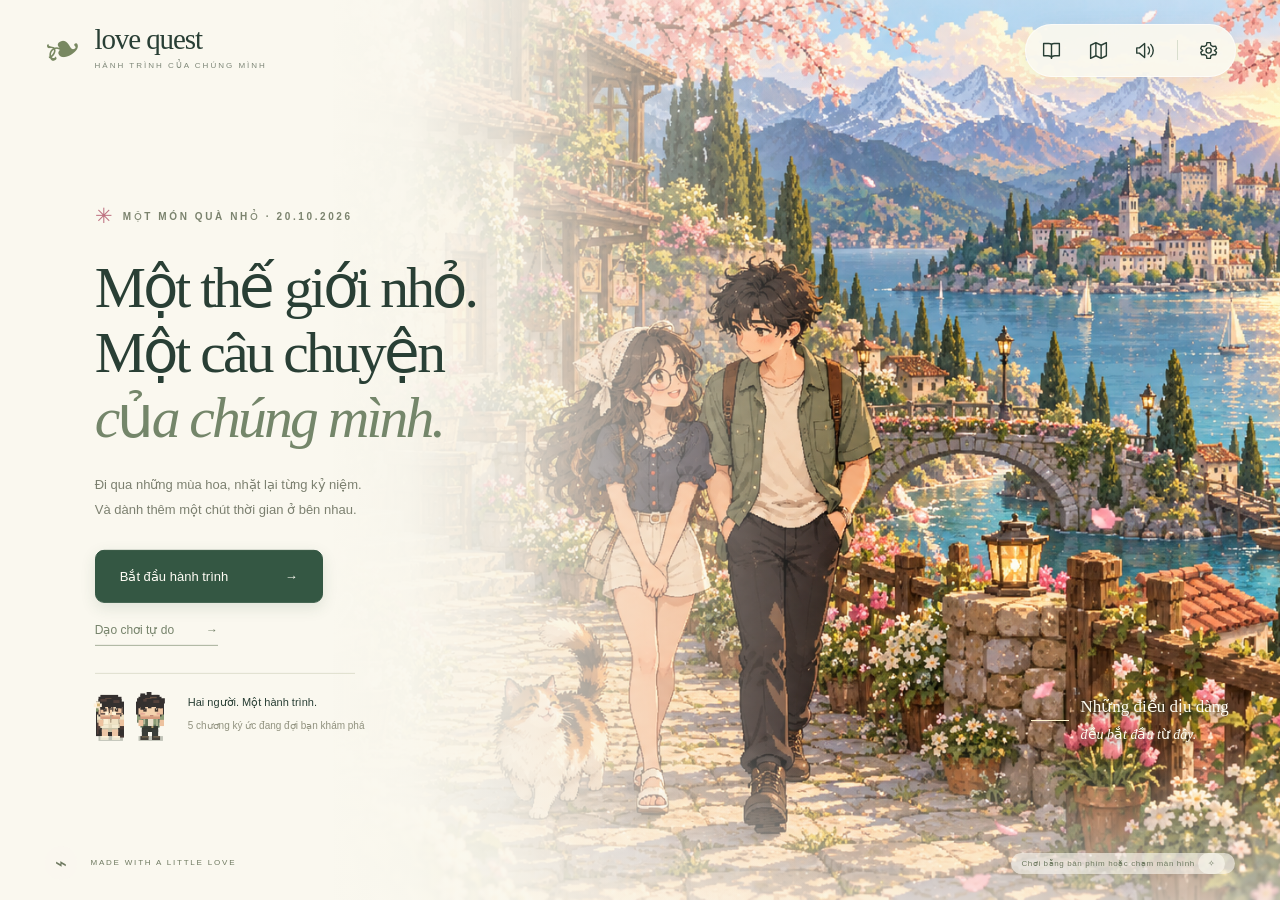
==== commit dcf10e4b: "Use supplied Noi Nay Co Anh instrumental as background music" ====
--- a/index.html
+++ b/index.html
@@ -81,6 +81,7 @@
     <div id="loadingMessage" class="loading-message">Đang mở cánh cửa nhỏ…</div>
     <noscript><div class="noscript-message">Hãy bật JavaScript để bước vào thế giới Love Quest.</div></noscript>
   </main>
+  <audio id="backgroundMusic" loop preload="none" playsinline aria-label="Nhạc nền Nơi này có anh — Instrumental"></audio>
   <script type="module" src="src/main.js"></script>
 </body>
 </html>
